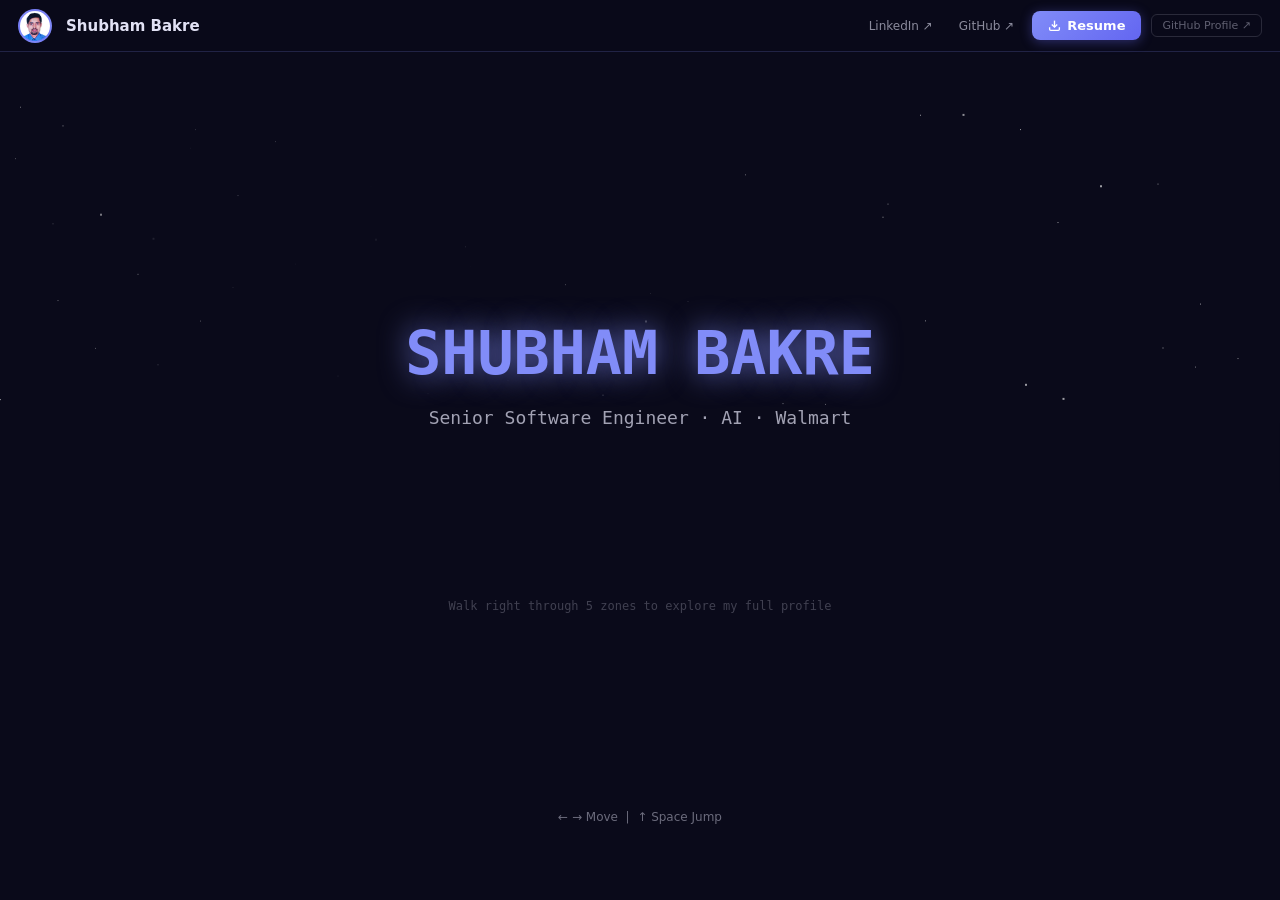
==== index.html @ ea95d354 "Compact level to 3200px, tighten physics — all 5 zones reachable in ~45s" ====
<!DOCTYPE html>
<html lang="en" data-theme="dark">
<head>
  <meta charset="UTF-8" />
  <meta name="viewport" content="width=device-width, initial-scale=1.0, user-scalable=no" />
  <title>Shubham Bakre — Senior Software Engineer · AI</title>
  <meta name="description" content="Senior Software Engineer with 7+ years of production experience. Shipped LLM integrations at Walmart scale. Targeting applied AI and LLM engineering roles in the Bay Area." />
  <meta name="author" content="Shubham Bakre" />
  <meta property="og:type" content="website" />
  <meta property="og:url" content="https://shubhambakre.com/" />
  <meta property="og:title" content="Shubham Bakre — Senior Software Engineer · AI" />
  <meta property="og:description" content="7+ years of production backend engineering. LLM integrations, distributed systems, Spark at scale." />
  <meta property="og:image" content="https://shubhambakre.com/assets/photo.jpg" />
  <meta name="twitter:card" content="summary_large_image" />
  <meta name="twitter:title" content="Shubham Bakre — Senior Software Engineer · AI" />
  <meta name="twitter:description" content="Senior Software Engineer with 7+ years of production experience. Shipped LLM integrations at Walmart scale." />
  <meta name="twitter:image" content="https://shubhambakre.com/assets/photo.jpg" />
  <link rel="canonical" href="https://shubhambakre.com/" />
  <meta name="robots" content="index, follow" />
  <script type="application/ld+json">
  {
    "@context": "https://schema.org",
    "@type": "Person",
    "name": "Shubham Bakre",
    "url": "https://shubhambakre.com",
    "image": "https://shubhambakre.com/assets/photo.jpg",
    "jobTitle": "Senior Software Engineer",
    "worksFor": { "@type": "Organization", "name": "Walmart" },
    "alumniOf": [{ "@type": "CollegeOrUniversity", "name": "Arizona State University" }],
    "email": "shubhambakre@gmail.com",
    "sameAs": ["https://linkedin.com/in/shubhambakre","https://github.com/shubhambakre"]
  }
  </script>

  <style>
    *{margin:0;padding:0;box-sizing:border-box;}
    html,body{width:100%;height:100%;overflow:hidden;background:#0a0a1a;font-family:'Segoe UI',system-ui,sans-serif;}
    canvas{display:block;image-rendering:pixelated;}

    /* ── HUD ─────────────────────────────────────── */
    #hud{
      position:fixed;top:0;left:0;right:0;height:52px;
      background:rgba(10,10,26,0.92);backdrop-filter:blur(8px);
      border-bottom:1px solid rgba(129,140,248,0.2);
      display:flex;align-items:center;justify-content:space-between;
      padding:0 18px;z-index:100;gap:12px;
    }
    #hud-left{display:flex;align-items:center;gap:14px;}
    #hud-avatar{
      width:34px;height:34px;border-radius:50%;
      background:linear-gradient(135deg,#818cf8,#6366f1);
      display:flex;align-items:center;justify-content:center;
      font-size:13px;font-weight:700;color:#fff;flex-shrink:0;
      overflow:hidden;border:2px solid rgba(129,140,248,0.5);
    }
    #hud-avatar img{width:100%;height:100%;object-fit:cover;}
    #hud-name{color:#e2e2f5;font-size:15px;font-weight:600;white-space:nowrap;}
    #hud-title{color:#818cf8;font-size:12px;white-space:nowrap;display:none;}
    #hud-right{display:flex;align-items:center;gap:10px;}
    .hud-link{
      color:rgba(226,226,245,0.6);font-size:12px;text-decoration:none;
      padding:4px 8px;border-radius:6px;transition:color .2s;white-space:nowrap;
    }
    .hud-link:hover{color:#818cf8;}
    #resume-btn{
      background:linear-gradient(135deg,#818cf8,#6366f1);
      color:#fff;border:none;padding:7px 16px;border-radius:8px;
      font-size:13px;font-weight:600;cursor:pointer;text-decoration:none;
      display:flex;align-items:center;gap:6px;white-space:nowrap;
      box-shadow:0 2px 12px rgba(99,102,241,0.4);transition:opacity .2s;
    }
    #resume-btn:hover{opacity:0.88;}
    #skip-btn{
      color:rgba(226,226,245,0.4);font-size:11px;text-decoration:none;
      border:1px solid rgba(226,226,245,0.15);padding:4px 10px;border-radius:6px;
      white-space:nowrap;transition:color .2s,border-color .2s;
    }
    #skip-btn:hover{color:#e2e2f5;border-color:rgba(226,226,245,0.35);}

    /* ── INFO CARD ───────────────────────────────── */
    #card{
      position:fixed;z-index:200;
      top:50%;right:28px;transform:translateY(-50%) translateX(120%);
      width:min(380px,calc(100vw - 40px));
      background:rgba(13,13,26,0.97);border:1px solid rgba(129,140,248,0.3);
      border-radius:16px;padding:24px;
      box-shadow:0 8px 40px rgba(0,0,0,0.6),0 0 0 1px rgba(129,140,248,0.1);
      transition:transform .45s cubic-bezier(.22,1,.36,1);
      max-height:calc(100vh - 80px);overflow-y:auto;
    }
    #card.show{transform:translateY(-50%) translateX(0);}
    #card-tag{
      font-size:10px;font-weight:700;letter-spacing:.12em;text-transform:uppercase;
      color:#818cf8;margin-bottom:10px;
    }
    #card-title{font-size:20px;font-weight:700;color:#e2e2f5;margin-bottom:14px;line-height:1.3;}
    #card-body{font-size:13.5px;color:#a0a0c0;line-height:1.65;}
    #card-body h4{color:#818cf8;font-size:11px;letter-spacing:.1em;text-transform:uppercase;margin:14px 0 6px;}
    #card-body p{margin-bottom:8px;}
    #card-body ul{padding-left:16px;margin-bottom:8px;}
    #card-body ul li{margin-bottom:4px;}
    #card-body a{color:#818cf8;text-decoration:none;}
    #card-body a:hover{text-decoration:underline;}
    #card-body .tag{
      display:inline-block;background:rgba(99,102,241,0.15);color:#818cf8;
      border:1px solid rgba(99,102,241,0.25);border-radius:4px;
      font-size:11px;padding:2px 8px;margin:2px;
    }
    .close-btn{
      position:absolute;top:14px;right:14px;background:none;border:none;
      color:rgba(226,226,245,0.4);font-size:20px;cursor:pointer;
      width:28px;height:28px;border-radius:50%;
      display:flex;align-items:center;justify-content:center;
      transition:color .2s,background .2s;
    }
    .close-btn:hover{color:#e2e2f5;background:rgba(255,255,255,0.08);}
    .card-progress{
      display:flex;gap:6px;margin-top:18px;padding-top:14px;
      border-top:1px solid rgba(255,255,255,0.06);align-items:center;
    }
    .card-progress span{font-size:11px;color:rgba(226,226,245,0.35);margin-right:auto;}
    .prog-dot{width:8px;height:8px;border-radius:50%;background:rgba(255,255,255,0.15);}
    .prog-dot.active{background:#818cf8;}

    /* ── ZONE LABEL ──────────────────────────────── */
    #zone-label{
      position:fixed;bottom:76px;left:50%;transform:translateX(-50%);
      background:rgba(129,140,248,0.15);border:1px solid rgba(129,140,248,0.3);
      color:#818cf8;font-size:12px;font-weight:600;letter-spacing:.12em;
      text-transform:uppercase;padding:6px 16px;border-radius:20px;
      opacity:0;transition:opacity .5s;pointer-events:none;
      backdrop-filter:blur(6px);
    }
    #zone-label.show{opacity:1;}

    /* ── MOBILE CONTROLS ─────────────────────────── */
    #mctrl{
      position:fixed;bottom:0;left:0;right:0;
      display:flex;justify-content:space-between;align-items:flex-end;
      padding:12px 16px 14px;pointer-events:none;z-index:150;
    }
    .dpad{display:flex;gap:8px;pointer-events:all;}
    .cbtn{
      width:58px;height:58px;border-radius:12px;
      background:rgba(255,255,255,0.12);border:1.5px solid rgba(255,255,255,0.22);
      color:rgba(255,255,255,0.8);font-size:20px;
      display:flex;align-items:center;justify-content:center;
      user-select:none;-webkit-user-select:none;touch-action:none;cursor:pointer;
    }
    #jbtn{
      width:66px;height:66px;border-radius:50%;pointer-events:all;
      background:rgba(99,102,241,0.3);border:2px solid rgba(129,140,248,0.5);
    }
    @media(min-width:768px){#mctrl{display:none;}}

    /* ── HINT ────────────────────────────────────── */
    #hint{
      position:fixed;bottom:76px;left:50%;transform:translateX(-50%);
      color:rgba(226,226,245,0.45);font-size:12px;text-align:center;
      pointer-events:none;transition:opacity .5s;white-space:nowrap;
    }
  </style>
</head>
<body>

<!-- HUD -->
<div id="hud">
  <div id="hud-left">
    <div id="hud-avatar">
      <img src="assets/photo.jpg" alt="SB" onerror="this.style.display='none';this.parentNode.textContent='SB'" />
    </div>
    <div>
      <div id="hud-name">Shubham Bakre</div>
      <div id="hud-title">Senior Software Engineer · AI</div>
    </div>
  </div>
  <div id="hud-right">
    <a href="https://linkedin.com/in/shubhambakre" target="_blank" rel="noopener" class="hud-link">LinkedIn ↗</a>
    <a href="https://github.com/shubhambakre" target="_blank" rel="noopener" class="hud-link">GitHub ↗</a>
    <a href="assets/resume.pdf" download id="resume-btn">
      <svg width="13" height="13" viewBox="0 0 24 24" fill="none" stroke="currentColor" stroke-width="2.5"><path d="M21 15v4a2 2 0 0 1-2 2H5a2 2 0 0 1-2-2v-4"/><polyline points="7 10 12 15 17 10"/><line x1="12" y1="15" x2="12" y2="3"/></svg>
      Resume
    </a>
    <a href="https://github.com/shubhambakre" target="_blank" rel="noopener" id="skip-btn">GitHub Profile ↗</a>
  </div>
</div>

<!-- Info Card -->
<div id="card">
  <button class="close-btn" id="card-close">×</button>
  <div id="card-tag"></div>
  <div id="card-title"></div>
  <div id="card-body"></div>
  <div class="card-progress">
    <span id="card-hint">Walk right to continue →</span>
    <div class="prog-dot" id="d1"></div>
    <div class="prog-dot" id="d2"></div>
    <div class="prog-dot" id="d3"></div>
    <div class="prog-dot" id="d4"></div>
    <div class="prog-dot" id="d5"></div>
  </div>
</div>

<!-- Zone label -->
<div id="zone-label"></div>
<div id="hint">← → Move &nbsp;|&nbsp; ↑ Space Jump</div>

<!-- Canvas -->
<canvas id="c"></canvas>

<!-- Mobile controls -->
<div id="mctrl">
  <div class="dpad">
    <div class="cbtn" data-act="left">◀</div>
    <div class="cbtn" data-act="right">▶</div>
  </div>
  <div class="cbtn" id="jbtn" data-act="jump">▲</div>
</div>

<script>
'use strict';

// ══════════════════════════════════════════════════════════
//  PORTFOLIO DATA
// ══════════════════════════════════════════════════════════
const CARDS = [
  {
    tag:'01 / 05 · About',
    title:'Shubham Bakre',
    body:`
      <p><strong style="color:#e2e2f5">Senior Software Engineer · AI</strong><br>
      Walmart · Sunnyvale, CA</p>
      <p>7+ years shipping production systems across fintech, hospitality, and large-scale e-commerce.
      Currently building Go APIs handling <strong style="color:#818cf8">50M daily reviews & ratings</strong> at Walmart,
      and previously shipped a production LLM chatbot over a <strong style="color:#818cf8">550M-SKU inventory dataset</strong>.</p>
      <p>MS Computer Science, Arizona State University (GPA 3.7).<br>
      Targeting Senior AI/ML Engineering roles at Google Cloud, Anthropic, OpenAI.</p>
      <h4>Contact</h4>
      <p><a href="mailto:shubhambakre@gmail.com">shubhambakre@gmail.com</a> &nbsp;·&nbsp;
      <a href="https://linkedin.com/in/shubhambakre" target="_blank">LinkedIn</a> &nbsp;·&nbsp;
      <a href="https://github.com/shubhambakre" target="_blank">GitHub</a></p>
    `,
    hint:'Walk right to see projects →',
    zone:'About Me',
  },
  {
    tag:'02 / 05 · Projects',
    title:'Selected Work',
    body:`
      <h4>Inventory Intelligence Chatbot · Walmart Labs</h4>
      <p>Production LLM system (Google Vertex AI + BigQuery NL2SQL). Business users query
      a <strong style="color:#818cf8">550M-SKU</strong> dataset in plain English — zero SQL required.
      Serving ~100 queries/day in production.</p>
      <p><span class="tag">Vertex AI</span><span class="tag">NL2SQL</span><span class="tag">BigQuery</span><span class="tag">Java</span><span class="tag">Python</span></p>

      <h4>Ratings & Reviews Pipeline · Walmart</h4>
      <p>Go API layer handling <strong style="color:#818cf8">50M daily reviews</strong> across Walmart e-commerce.
      High-throughput ingestion, deduplication, and routing at scale.</p>
      <p><span class="tag">Go</span><span class="tag">Golang</span><span class="tag">Pipelines</span></p>

      <h4>OmniMart Ratings & Reviews API · Open Source</h4>
      <p>Production-grade Go service: hexagonal architecture, dual REST APIs, cursor pagination,
      idempotent writes. <a href="https://github.com/shubhambakre/omnimart-ratings-reviews" target="_blank">GitHub ↗</a></p>
      <p><span class="tag">Go</span><span class="tag">SQLite</span><span class="tag">REST API</span></p>
    `,
    hint:'Walk right to see experience →',
    zone:'Projects',
  },
  {
    tag:'03 / 05 · Experience',
    title:'Career Timeline',
    body:`
      <h4>Walmart · Feb 2026 – Present</h4>
      <p><strong style="color:#e2e2f5">Senior Software Engineer</strong><br>
      Reviews & ratings pipelines · Go API · 50M daily events</p>

      <h4>Walmart Global Tech · Feb 2023 – Feb 2026</h4>
      <p><strong style="color:#e2e2f5">Software Engineer III · Data</strong><br>
      LLM chatbot · 550M-SKU replenishment platform · Spark · Airflow · GCP</p>

      <h4>Choice Hotels · Jun 2022 – Feb 2023</h4>
      <p><strong style="color:#e2e2f5">Software Engineer II · Big Data</strong><br>
      Live data streams · AWS EMR · Athena · Airflow</p>

      <h4>Early Warning (Zelle) · Feb 2020 – Jun 2022</h4>
      <p><strong style="color:#e2e2f5">Software Engineer</strong><br>
      Payment backend · $690B+ in transactions · Java Spring Boot · AWS</p>

      <h4>American Express · Aug–Dec 2019</h4>
      <p><strong style="color:#e2e2f5">Data Science Intern</strong><br>
      End-to-end ML pipeline for credit card offer prediction</p>
    `,
    hint:'Walk right to see skills →',
    zone:'Experience',
  },
  {
    tag:'04 / 05 · Skills',
    title:'Tech Stack',
    body:`
      <h4>AI / LLM Engineering</h4>
      <p><span class="tag">Google Vertex AI</span><span class="tag">Gemini Pro</span><span class="tag">LangChain</span><span class="tag">NL2SQL</span><span class="tag">RAG</span><span class="tag">Vector DBs</span><span class="tag">Prompt Engineering</span></p>

      <h4>Languages</h4>
      <p><span class="tag">Go</span><span class="tag">Java</span><span class="tag">Python</span><span class="tag">Scala</span></p>

      <h4>Data & Distributed Systems</h4>
      <p><span class="tag">Apache Spark</span><span class="tag">BigQuery</span><span class="tag">Airflow</span><span class="tag">Hadoop</span><span class="tag">SQL</span></p>

      <h4>Cloud & Infrastructure</h4>
      <p><span class="tag">GCP</span><span class="tag">AWS</span><span class="tag">Docker</span><span class="tag">Spring Boot</span></p>

      <h4>Education</h4>
      <p>MS Computer Science · Arizona State University (GPA 3.7)<br>
      Udacity Deep Learning Nanodegree · CNNs · RNNs · GANs</p>
    `,
    hint:'Almost there — walk right →',
    zone:'Skills',
  },
  {
    tag:"05 / 05 · Let's Connect",
    title:"Let's Build Something.",
    body:`
      <p>If you're working on LLM platforms, agent infrastructure, or AI-native products
      and need production engineering depth — I'd like to connect.</p>
      <p>Open to <strong style="color:#818cf8">Senior AI/ML Engineering roles</strong> at cloud platforms
      and AI-first companies in the Bay Area.</p>
      <br>
      <p style="text-align:center">
        <a href="assets/resume.pdf" download style="
          display:inline-flex;align-items:center;gap:8px;
          background:linear-gradient(135deg,#818cf8,#6366f1);
          color:#fff;padding:11px 24px;border-radius:10px;
          font-weight:700;font-size:14px;text-decoration:none;
          box-shadow:0 4px 20px rgba(99,102,241,0.45);
        ">
          <svg width="15" height="15" viewBox="0 0 24 24" fill="none" stroke="currentColor" stroke-width="2.5"><path d="M21 15v4a2 2 0 0 1-2 2H5a2 2 0 0 1-2-2v-4"/><polyline points="7 10 12 15 17 10"/><line x1="12" y1="15" x2="12" y2="3"/></svg>
          Download Resume
        </a>
      </p>
      <br>
      <p style="text-align:center">
        <a href="mailto:shubhambakre@gmail.com" style="color:#818cf8">shubhambakre@gmail.com</a>
        &nbsp;·&nbsp;
        <a href="https://linkedin.com/in/shubhambakre" target="_blank" style="color:#818cf8">LinkedIn ↗</a>
        &nbsp;·&nbsp;
        <a href="https://github.com/shubhambakre" target="_blank" style="color:#818cf8">GitHub ↗</a>
      </p>
    `,
    hint:'You made it! 🎉',
    zone:'Contact',
  },
];

// ══════════════════════════════════════════════════════════
//  ENGINE CONSTANTS
// ══════════════════════════════════════════════════════════
const GV=0.65, JF=-14.5, MXF=18, SPD=5.5, TILE=40, HUD_H=52;

// Zone sky colors per card (gradient pairs)
const ZONE_COLORS=[
  ['#0a0a2e','#1a1a4e'],   // about — deep night
  ['#0d1a3e','#1a2d5e'],   // projects — dark blue
  ['#1a0d2e','#2d1a4e'],   // experience — deep purple
  ['#0d2e2e','#0d3d3d'],   // skills — dark teal
  ['#1a1200','#2e1f00'],   // contact — dark gold
];

// ══════════════════════════════════════════════════════════
//  INPUT
// ══════════════════════════════════════════════════════════
const K={}, TC={left:false,right:false,jump:false};
window.addEventListener('keydown',e=>{K[e.code]=true;['Space','ArrowUp','ArrowLeft','ArrowRight'].includes(e.code)&&e.preventDefault();});
window.addEventListener('keyup',e=>{K[e.code]=false;});
document.querySelectorAll('.cbtn').forEach(b=>{
  const a=b.dataset.act;
  b.addEventListener('touchstart',e=>{e.preventDefault();TC[a]=true;},{passive:false});
  b.addEventListener('touchend',e=>{e.preventDefault();TC[a]=false;},{passive:false});
});
const IN={get left(){return K.ArrowLeft||K.KeyA||TC.left;},get right(){return K.ArrowRight||K.KeyD||TC.right;},get jump(){return K.ArrowUp||K.KeyW||K.Space||TC.jump;}};

// ══════════════════════════════════════════════════════════
//  AUDIO
// ══════════════════════════════════════════════════════════
let AC=null;
function getAC(){if(!AC)AC=new(window.AudioContext||window.webkitAudioContext)();return AC;}
function beep(f,t,d,v=0.2,slide=0){
  const ac=getAC(),o=ac.createOscillator(),g=ac.createGain();
  o.connect(g);g.connect(ac.destination);
  o.type=t;o.frequency.value=f;
  if(slide)o.frequency.linearRampToValueAtTime(slide,ac.currentTime+d);
  g.gain.setValueAtTime(v,ac.currentTime);
  g.gain.exponentialRampToValueAtTime(0.001,ac.currentTime+d);
  o.start();o.stop(ac.currentTime+d);
}
const SFX={jump(){beep(350,'square',0.1,0.25,600);},collect(){beep(700,'sine',0.08,0.2);setTimeout(()=>beep(1050,'sine',0.1,0.15),70);},reveal(){beep(440,'sine',0.15,0.3);beep(660,'sine',0.15,0.25);beep(880,'sine',0.2,0.2);}};

// ══════════════════════════════════════════════════════════
//  PLATFORM
// ══════════════════════════════════════════════════════════
class Platform{
  constructor(x,y,w,h,type='ground',label=''){this.x=x;this.y=y;this.w=w;this.h=h;this.type=type;this.label=label;}
  draw(ctx,cx,W){
    const sx=this.x-cx; if(sx+this.w<0||sx>W) return;
    if(this.type==='ground'){
      ctx.fillStyle='#3a7a28';ctx.fillRect(sx,this.y,this.w,9);
      ctx.fillStyle='#7a5020';ctx.fillRect(sx,this.y+9,this.w,this.h-9);
      ctx.fillStyle='rgba(0,0,0,0.15)';ctx.fillRect(sx,this.y+9,this.w,2);
    } else if(this.type==='brick'){
      ctx.fillStyle='#8B4513';ctx.fillRect(sx,this.y,this.w,this.h);
      ctx.fillStyle='#6B3410';
      ctx.fillRect(sx,this.y,this.w,3);ctx.fillRect(sx,this.y+this.h-3,this.w,3);
      for(let i=0;i<Math.ceil(this.w/TILE);i++){
        ctx.fillRect(sx+i*TILE,this.y,2,this.h);
      }
    } else if(this.type==='cloud'){
      ctx.fillStyle='rgba(180,200,255,0.15)';ctx.fillRect(sx,this.y,this.w,this.h);
      ctx.fillStyle='rgba(200,220,255,0.3)';ctx.fillRect(sx+2,this.y+2,this.w-4,this.h-6);
      ctx.strokeStyle='rgba(140,170,255,0.4)';ctx.lineWidth=1;ctx.strokeRect(sx,this.y,this.w,this.h);
    } else if(this.type==='company'){
      // Glowing platform
      const grd=ctx.createLinearGradient(sx,this.y,sx,this.y+this.h);
      grd.addColorStop(0,'rgba(129,140,248,0.5)');grd.addColorStop(1,'rgba(99,102,241,0.2)');
      ctx.fillStyle=grd;ctx.fillRect(sx,this.y,this.w,this.h);
      ctx.fillStyle='rgba(129,140,248,0.6)';ctx.fillRect(sx,this.y,this.w,2);
      if(this.label){
        ctx.fillStyle='rgba(129,140,248,0.9)';
        ctx.font=`bold 11px monospace`;ctx.textAlign='center';
        ctx.fillText(this.label,sx+this.w/2,this.y-8);
      }
    }
  }
}

// ══════════════════════════════════════════════════════════
//  QUESTION BLOCK
// ══════════════════════════════════════════════════════════
class QBlock{
  constructor(x,y,cardIdx){this.x=x;this.y=y;this.w=TILE;this.h=TILE;this.cardIdx=cardIdx;this.hit=false;this.bump=0;this.t=0;}
  draw(ctx,cx){
    this.t++;
    const sx=this.x-cx;
    const by=this.y-Math.abs(Math.sin(this.bump*0.3))*8;this.bump=Math.max(0,this.bump-1);
    if(this.hit){
      ctx.fillStyle='#555'; ctx.fillRect(sx,by,this.w,this.h);
      ctx.fillStyle='#444'; ctx.fillRect(sx+2,by+2,this.w-4,this.h-4);
      return;
    }
    // Glow
    ctx.shadowColor='rgba(255,200,0,0.6)';ctx.shadowBlur=14+Math.sin(this.t*0.08)*6;
    ctx.fillStyle='#C87800';ctx.fillRect(sx,by,this.w,this.h);
    ctx.fillStyle='#FFAA00';ctx.fillRect(sx+2,by+2,this.w-4,this.h-4);
    ctx.fillStyle='#FFD000';ctx.fillRect(sx+4,by+4,this.w-8,this.h-8);
    ctx.shadowBlur=0;
    // ?
    ctx.fillStyle='#fff';ctx.font=`bold 20px monospace`;ctx.textAlign='center';
    ctx.fillText('?',sx+this.w/2,by+this.h-10);
    // Shine
    ctx.fillStyle='rgba(255,255,255,0.35)';ctx.fillRect(sx+4,by+4,8,8);
  }
  checkHit(player){
    if(this.hit) return false;
    // Check if player hits from below
    const px=player.x,py=player.y,pw=player.w,ph=player.h;
    const hitsX = px+pw>this.x+4 && px<this.x+this.w-4;
    const hitsY = py<=this.y+this.h && py>this.y && player.vy<0;
    if(hitsX&&hitsY){this.hit=true;this.bump=20;return true;}
    return false;
  }
}

// ══════════════════════════════════════════════════════════
//  SKILL COIN
// ══════════════════════════════════════════════════════════
const SKILL_LABELS=['Go','Java','Python','GCP','Spark','BigQuery','Vertex AI','RAG','LangChain','Airflow'];
class SkillCoin{
  constructor(x,y,label){this.x=x;this.y=y;this.w=22;this.h=22;this.label=label;this.collected=false;this.t=Math.random()*Math.PI*2;this.flyT=0;}
  update(){this.t+=0.06;if(this.flyT>0)this.flyT--;}
  draw(ctx,cx){
    if(this.collected&&this.flyT<=0) return;
    const sx=this.x-cx;
    if(this.collected){
      ctx.globalAlpha=this.flyT/25;
      ctx.fillStyle='#FFCC00';
      ctx.beginPath();ctx.arc(sx+11,this.y-5+(25-this.flyT)*2,9,0,Math.PI*2);ctx.fill();
      ctx.globalAlpha=1;return;
    }
    const bob=Math.sin(this.t)*4;
    ctx.shadowColor='rgba(255,200,0,0.5)';ctx.shadowBlur=8;
    ctx.fillStyle='#AA8800';ctx.beginPath();ctx.arc(sx+11,this.y+bob+13,10,0,Math.PI*2);ctx.fill();
    ctx.fillStyle='#FFCC00';ctx.beginPath();ctx.arc(sx+11,this.y+bob+11,10,0,Math.PI*2);ctx.fill();
    ctx.fillStyle='#FFE844';ctx.beginPath();ctx.arc(sx+9,this.y+bob+9,4,0,Math.PI*2);ctx.fill();
    ctx.shadowBlur=0;
    if(this.label){
      ctx.fillStyle='rgba(255,200,0,0.9)';ctx.font='bold 9px monospace';ctx.textAlign='center';
      ctx.fillText(this.label,sx+11,this.y+bob-2);
    }
  }
}

// ══════════════════════════════════════════════════════════
//  PARTICLE
// ══════════════════════════════════════════════════════════
class Particle{
  constructor(x,y,c){this.x=x;this.y=y;this.c=c;this.vx=(Math.random()-0.5)*6;this.vy=Math.random()*-5-2;this.life=40;this.max=40;this.s=3+Math.random()*5;}
  update(){this.vy+=0.3;this.x+=this.vx;this.y+=this.vy;this.life--;}
  draw(ctx,cx){ctx.globalAlpha=this.life/this.max;ctx.fillStyle=this.c;ctx.fillRect(this.x-cx,this.y,this.s,this.s);ctx.globalAlpha=1;}
}

// ══════════════════════════════════════════════════════════
//  PLAYER
// ══════════════════════════════════════════════════════════
class Player{
  constructor(x,y){
    this.x=x;this.y=y;this.w=28;this.h=40;
    this.vx=0;this.vy=0;this.onGround=false;
    this.facing=1;this.walkF=0;this.stepT=0;
    this.jumpBuf=0;this.coyote=0;
    this.moved=false; // track first move for hint
  }
  update(plats,qblocks,skillCoins,parts,onBlockHit){
    if(IN.left){this.vx=lerp(this.vx,-SPD,0.28);this.facing=-1;this.moved=true;}
    else if(IN.right){this.vx=lerp(this.vx,SPD,0.28);this.facing=1;this.moved=true;}
    else this.vx*=0.70;
    if(IN.jump)this.jumpBuf=10; else if(this.jumpBuf>0)this.jumpBuf--;
    if(this.onGround)this.coyote=10; else if(this.coyote>0)this.coyote--;
    if(this.jumpBuf>0&&this.coyote>0){this.vy=JF;this.jumpBuf=0;this.coyote=0;SFX.jump();this.moved=true;}
    if(!IN.jump&&this.vy<-4)this.vy+=2.2;
    this.vy=Math.min(this.vy+GV,MXF);
    this.x+=this.vx; this.onGround=false;
    for(const p of plats){
      if(!ov(this,p))continue;
      if(this.vx>0)this.x=p.x-this.w; else if(this.vx<0)this.x=p.x+p.w; this.vx=0;
    }
    this.y+=this.vy;
    for(const p of plats){
      if(!ov(this,p))continue;
      if(this.vy>0){this.y=p.y-this.h;this.vy=0;this.onGround=true;}
      else{this.y=p.y+p.h;this.vy=0.5;}
    }
    // Q blocks
    for(const b of qblocks){if(b.checkHit(this)){onBlockHit(b.cardIdx);for(let i=0;i<12;i++)parts.push(new Particle(b.x+20,b.y,'#FFCC00'));}}
    // Skill coins
    for(const c of skillCoins){if(!c.collected&&ov(this,{x:c.x,y:c.y,w:c.w,h:c.h})){c.collected=true;c.flyT=25;SFX.collect();for(let i=0;i<6;i++)parts.push(new Particle(c.x+11,c.y,'#FFCC00'));}}
    // Walk anim
    if(this.onGround&&Math.abs(this.vx)>0.3){this.stepT++;if(this.stepT%7===0)this.walkF=(this.walkF+1)%4;}
    else if(this.onGround)this.walkF=0;
  }
  draw(ctx,cx){
    const sx=Math.round(this.x-cx),sy=Math.round(this.y);
    ctx.save();
    if(this.facing===-1){ctx.translate(sx+this.w/2,0);ctx.scale(-1,1);ctx.translate(-(sx+this.w/2),0);}
    // Shadow
    ctx.fillStyle='rgba(0,0,0,0.25)';ctx.beginPath();ctx.ellipse(sx+14,sy+41,11,4,0,0,Math.PI*2);ctx.fill();
    // Shoes
    ctx.fillStyle='#1a0a00';
    const lf=this.onGround?(this.walkF<2?-3:3):0,rf=this.onGround?(this.walkF<2?3:-3):0;
    ctx.fillRect(sx+lf,sy+34,11,7);ctx.fillRect(sx+17+rf,sy+34,11,7);
    // Overalls
    ctx.fillStyle='#1a3a99';ctx.fillRect(sx+2,sy+22,24,14);ctx.fillRect(sx+5,sy+14,18,10);
    ctx.fillStyle='rgba(255,255,255,0.1)';ctx.fillRect(sx+8,sy+16,12,4);
    // Shirt
    ctx.fillStyle='#cc1a1a';ctx.fillRect(sx+1,sy+12,26,12);
    // Arms
    ctx.fillStyle='#cc1a1a';ctx.fillRect(sx-4,sy+13,7,10);ctx.fillRect(sx+25,sy+13,7,10);
    ctx.fillStyle='#fad6ac';ctx.fillRect(sx-4,sy+21,7,5);ctx.fillRect(sx+25,sy+21,7,5);
    // Head
    ctx.fillStyle='#fad6ac';ctx.fillRect(sx+4,sy+2,20,13);
    // Hair
    ctx.fillStyle='#3a1800';ctx.fillRect(sx+4,sy+2,20,4);ctx.fillRect(sx+4,sy+2,4,8);
    // Hat
    ctx.fillStyle='#cc1a1a';ctx.fillRect(sx+2,sy-2,24,7);ctx.fillRect(sx+6,sy-8,16,8);
    // Eye
    ctx.fillStyle='#000';ctx.fillRect(sx+17,sy+6,5,5);ctx.fillStyle='#fff';ctx.fillRect(sx+19,sy+7,2,2);
    // Mustache
    ctx.fillStyle='#3a1800';ctx.fillRect(sx+8,sy+12,5,3);ctx.fillRect(sx+15,sy+12,7,3);ctx.fillRect(sx+11,sy+13,5,4);
    ctx.restore();
  }
}

function ov(a,b){return a.x<b.x+b.w&&a.x+a.w>b.x&&a.y<b.y+b.h&&a.y+a.h>b.y;}

// ══════════════════════════════════════════════════════════
//  FLAG
// ══════════════════════════════════════════════════════════
function drawFlag(ctx,cx,x,gY,t){
  const sx=x-cx;
  ctx.fillStyle='rgba(129,140,248,0.6)';ctx.fillRect(sx-3,gY-280,4,280);
  ctx.fillStyle='rgba(129,140,248,0.9)';
  ctx.beginPath();ctx.moveTo(sx+1,gY-280);ctx.lineTo(sx+1,gY-220);ctx.lineTo(sx+56,gY-250);ctx.closePath();ctx.fill();
  // Glow
  ctx.shadowColor='rgba(129,140,248,0.8)';ctx.shadowBlur=20+Math.sin(t*0.05)*8;
  ctx.fillStyle='#818cf8';ctx.font='bold 22px monospace';ctx.textAlign='left';
  ctx.fillText("Let's Connect",sx+10,gY-244);
  ctx.shadowBlur=0;
  ctx.fillStyle='rgba(255,255,255,0.2)';ctx.fillRect(sx-14,gY-6,28,8);
}

// ══════════════════════════════════════════════════════════
//  BACKGROUND
// ══════════════════════════════════════════════════════════
function lerp(a,b,t){return a+(b-a)*t;}
function lerpColor(c1,c2,t){
  const r1=parseInt(c1.slice(1,3),16),g1=parseInt(c1.slice(3,5),16),b1=parseInt(c1.slice(5,7),16);
  const r2=parseInt(c2.slice(1,3),16),g2=parseInt(c2.slice(3,5),16),b2=parseInt(c2.slice(5,7),16);
  const r=Math.round(lerp(r1,r2,t)).toString(16).padStart(2,'0');
  const g=Math.round(lerp(g1,g2,t)).toString(16).padStart(2,'0');
  const b=Math.round(lerp(b1,b2,t)).toString(16).padStart(2,'0');
  return `#${r}${g}${b}`;
}

const STARS=Array.from({length:60},(_,i)=>({x:i*137.5%3200,y:Math.random()*300,s:Math.random()<0.15?2:1}));
const CLOUDS=[
  {x:200,y:85,w:150,h:52},{x:650,y:65,w:180,h:60},{x:1100,y:80,w:140,h:48},
  {x:1600,y:70,w:170,h:58},{x:2100,y:85,w:150,h:52},{x:2600,y:60,w:180,h:58},
];

function drawCloud(ctx,x,y,w,h,alpha=0.18){
  ctx.fillStyle=`rgba(255,255,255,${alpha})`;
  ctx.beginPath();ctx.arc(x+w*.3,y+h*.55,h*.42,0,Math.PI*2);ctx.fill();
  ctx.beginPath();ctx.arc(x+w*.5,y+h*.38,h*.5,0,Math.PI*2);ctx.fill();
  ctx.beginPath();ctx.arc(x+w*.7,y+h*.55,h*.36,0,Math.PI*2);ctx.fill();
  ctx.fillRect(x+w*.18,y+h*.5,w*.64,h*.5);
}

function drawBG(ctx,cx,W,H,zoneT,zoneIdx){
  const zi=Math.floor(zoneIdx),zt=zoneT-zi;
  const ci=Math.min(zi,ZONE_COLORS.length-1),cn=Math.min(zi+1,ZONE_COLORS.length-1);
  const c1=lerpColor(ZONE_COLORS[ci][0],ZONE_COLORS[cn][0],zt);
  const c2=lerpColor(ZONE_COLORS[ci][1],ZONE_COLORS[cn][1],zt);
  const grad=ctx.createLinearGradient(0,0,0,H);
  grad.addColorStop(0,c1);grad.addColorStop(1,c2);
  ctx.fillStyle=grad;ctx.fillRect(0,0,W,H);
  // Stars (more visible in dark zones)
  for(const s of STARS){
    const sx=((s.x-cx*0.1)%W+W)%W;
    ctx.fillStyle=`rgba(255,255,255,${0.4+0.4*Math.sin(Date.now()*0.001+s.x)})`;
    ctx.fillRect(sx,s.y,s.s,s.s);
  }
  // Clouds
  for(const c of CLOUDS){
    const ccx=c.x-cx*0.2;
    const wrapped=((ccx%(W+300))+(W+300))%(W+300)-150;
    drawCloud(ctx,wrapped,c.y,c.w,c.h,0.12);
  }
}

// ══════════════════════════════════════════════════════════
//  LEVEL BUILDER
// ══════════════════════════════════════════════════════════
function buildLevel(H){
  const gY=H-80-HUD_H;
  const plats=[],qblocks=[],skillCoins=[];
  const LW=3200;

  // ── Ground sections (gaps between zones) ──
  [[0,560],[680,1160],[1280,1760],[1880,2360],[2480,LW]].forEach(([a,b])=>{
    plats.push(new Platform(a,gY,b-a,80,'ground'));
  });

  // ── Zone 0: About (0-560) — auto-card on spawn ──
  plats.push(new Platform(180,gY-110,100,'brick','brick'));
  plats.push(new Platform(380,gY-160,100,'brick','brick'));

  // ── Zone 1: Projects (680-1160) ──
  qblocks.push(new QBlock(780,gY-155,1));
  plats.push(new Platform(720,gY-80,160,'brick','brick'));
  plats.push(new Platform(960,gY-140,140,'cloud','cloud'));

  // ── Zone 2: Experience (1280-1760) ──
  qblocks.push(new QBlock(1360,gY-155,2));
  const companies=[
    [1300,gY-105,160,'Walmart'],
    [1460,gY-75,140,'Choice Hotels'],
    [1600,gY-130,110,'Zelle'],
    [1700,gY-90,110,'Amex'],
  ];
  companies.forEach(([x,y,w,l])=>plats.push(new Platform(x,y,w,18,'company',l)));

  // ── Zone 3: Skills (1880-2360) ──
  qblocks.push(new QBlock(1960,gY-155,3));
  SKILL_LABELS.forEach((label,i)=>{
    const x=1960+i*44;
    const y=gY-100-Math.abs(Math.sin(i*0.65))*100;
    skillCoins.push(new SkillCoin(x,y,label));
  });
  plats.push(new Platform(1920,gY-110,160,'brick','brick'));
  plats.push(new Platform(2130,gY-160,120,'cloud','cloud'));
  plats.push(new Platform(2260,gY-100,140,'brick','brick'));

  // ── Zone 4: Contact (2480+) — reach the flag ──
  plats.push(new Platform(2520,gY-100,180,'company','Reach the flag!'));
  plats.push(new Platform(2740,gY-150,160,'company',''));

  const FLAG_X=2950;
  return{plats,qblocks,skillCoins,gY,LW,FLAG_X};
}

// ══════════════════════════════════════════════════════════
//  CARD SYSTEM
// ══════════════════════════════════════════════════════════
const cardEl=document.getElementById('card');
const cardTag=document.getElementById('card-tag');
const cardTitle=document.getElementById('card-title');
const cardBody=document.getElementById('card-body');
const cardHint=document.getElementById('card-hint');
const dots=[1,2,3,4,5].map(i=>document.getElementById('d'+i));
let cardOpen=false,currentCard=-1;

function showCard(idx){
  if(idx>=CARDS.length||idx<0) return;
  SFX.reveal();
  const c=CARDS[idx];
  cardTag.textContent=c.tag;
  cardTitle.textContent=c.title;
  cardBody.innerHTML=c.body;
  cardHint.textContent=c.hint;
  dots.forEach((d,i)=>d.className='prog-dot'+(i<=idx?' active':''));
  document.getElementById('card-title').style.display = idx===0?'none':'block';
  if(idx===0)cardTag.style.fontSize='15px';else cardTag.style.fontSize='';
  cardEl.classList.add('show');
  cardOpen=true; currentCard=idx;
  showZone(CARDS[idx].zone);
  // Show hud title after about card
  if(idx>=0) document.getElementById('hud-title').style.display='block';
}
function hideCard(){cardEl.classList.remove('show');cardOpen=false;}
document.getElementById('card-close').addEventListener('click',hideCard);
window.addEventListener('keydown',e=>{if(e.code==='Escape'||e.code==='KeyE')hideCard();});

const zoneLabel=document.getElementById('zone-label');
let zLT=null;
function showZone(name){
  zoneLabel.textContent=name;
  zoneLabel.classList.add('show');
  if(zLT)clearTimeout(zLT);
  zLT=setTimeout(()=>zoneLabel.classList.remove('show'),2500);
}

// Dismiss hint after first move
const hintEl=document.getElementById('hint');
let hintGone=false;
function dismissHint(){if(!hintGone){hintGone=true;hintEl.style.opacity='0';}}

// ══════════════════════════════════════════════════════════
//  TITLE SCREEN
// ══════════════════════════════════════════════════════════
function drawTitleScreen(ctx,W,H,t){
  ctx.fillStyle='#0a0a1a';ctx.fillRect(0,HUD_H,W,H-HUD_H);
  for(const s of STARS){ctx.fillStyle=`rgba(255,255,255,${0.3+0.3*Math.sin(t*0.02+s.x)})`;ctx.fillRect(s.x%W,s.y+HUD_H,s.s,s.s);}
  // Title
  ctx.textAlign='center';
  ctx.shadowColor='rgba(129,140,248,0.8)';ctx.shadowBlur=30;
  ctx.fillStyle='#818cf8';ctx.font=`bold ${Math.min(60,W/10)}px monospace`;
  ctx.fillText('SHUBHAM BAKRE',W/2,H*.38);
  ctx.shadowBlur=0;
  ctx.fillStyle='rgba(226,226,245,0.7)';ctx.font=`${Math.min(18,W/34)}px monospace`;
  ctx.fillText('Senior Software Engineer · AI · Walmart',W/2,H*.38+50);
  // Blinking start
  if(Math.floor(t/28)%2===0){
    ctx.fillStyle='#FFCC00';ctx.font=`bold ${Math.min(18,W/38)}px monospace`;
    ctx.fillText(W<768?'TAP ▲ TO START':'PRESS  SPACE  TO  START',W/2,H*.62);
  }
  ctx.fillStyle='rgba(226,226,245,0.25)';ctx.font=`12px monospace`;
  ctx.fillText('Walk right through 5 zones to explore my full profile',W/2,H*.62+32);
}

// ══════════════════════════════════════════════════════════
//  MAIN
// ══════════════════════════════════════════════════════════
const canvas=document.getElementById('c');
const ctx=canvas.getContext('2d');
let W,H;
function resize(){W=canvas.width=window.innerWidth;H=canvas.height=window.innerHeight;canvas.style.marginTop=HUD_H+'px';canvas.height=H-HUD_H;H=canvas.height;}
resize();
window.addEventListener('resize',resize);

let state='title',t=0;
let player,plats,qblocks,skillCoins,parts,camX,gY,LW,FLAG_X;
let zoneIdx=0,zoneFrac=0; // for sky color lerp
let triggeredFlag=false;

// Zone trigger X positions (where card auto-shows for zone 0)
const ZONE_TRIGGERS=[
  {x:80,cardIdx:0,done:false},   // About — at spawn
];

function init(){
  const lv=buildLevel(H);
  plats=lv.plats;qblocks=lv.qblocks;skillCoins=lv.skillCoins;
  gY=lv.gY;LW=lv.LW;FLAG_X=lv.FLAG_X;
  player=new Player(80,gY-80);
  parts=[];camX=0;triggeredFlag=false;
  ZONE_TRIGGERS.forEach(z=>z.done=false);
  // Auto-show about card after short delay
  setTimeout(()=>showCard(0),600);
}

function tick(){
  t++;
  if(state==='title'){if(IN.jump||IN.right){state='play';init();}return;}
  if(state!=='play') return;

  player.update(plats,qblocks,skillCoins,parts,(cardIdx)=>{showCard(cardIdx);});
  skillCoins.forEach(c=>c.update());
  parts=parts.filter(p=>{p.update();return p.life>0;});

  if(player.moved) dismissHint();

  // Zone triggers
  for(const z of ZONE_TRIGGERS){
    if(!z.done&&player.x>z.x){z.done=true;showCard(z.cardIdx);}
  }

  // Flag trigger
  if(!triggeredFlag&&player.x>FLAG_X-80){
    triggeredFlag=true;showCard(4);
  }

  // Camera
  const targetCam=player.x-W*0.35;
  camX+=(targetCam-camX)*0.10;
  camX=Math.max(0,Math.min(camX,LW-W));

  // Zone color tracking based on camera position
  const zoneWidth=LW/ZONE_COLORS.length;
  zoneIdx=camX/zoneWidth;

  // Death (fell off)
  if(player.y>H+100){
    player=new Player(Math.max(80,player.x-200),gY-80);
    camX=Math.max(0,player.x-W*0.3);
  }
}

function render(){
  ctx.clearRect(0,0,W,H);
  if(state==='title'){drawTitleScreen(ctx,W,H,t);return;}

  drawBG(ctx,camX,W,H,zoneIdx,zoneIdx);

  // Ground line
  ctx.fillStyle='rgba(0,0,0,0.3)';ctx.fillRect(0,gY+80,W,H-gY-80);

  plats.forEach(p=>p.draw(ctx,camX,W));
  qblocks.forEach(b=>b.draw(ctx,camX));
  skillCoins.forEach(c=>c.draw(ctx,camX));
  parts.forEach(p=>p.draw(ctx,camX));
  drawFlag(ctx,camX,FLAG_X,gY,t);
  player.draw(ctx,camX);

  // Zone name in world space (ambient)
  const zoneNames=[
    {x:280,name:'About Me',col:'rgba(226,226,245,0.12)'},
    {x:880,name:'Projects',col:'rgba(226,226,245,0.12)'},
    {x:1480,name:'Experience',col:'rgba(226,226,245,0.12)'},
    {x:2080,name:'Skills',col:'rgba(226,226,245,0.12)'},
    {x:2700,name:"Let's Connect",col:'rgba(129,140,248,0.2)'},
  ];
  ctx.textAlign='center';
  for(const z of zoneNames){
    const sx=z.x-camX;
    if(sx<-200||sx>W+200) continue;
    ctx.fillStyle=z.col;ctx.font=`bold ${Math.min(64,W/8)}px monospace`;
    ctx.fillText(z.name,sx,gY-10);
  }
}

function loop(){tick();render();requestAnimationFrame(loop);}
loop();
</script>
</body>
</html>
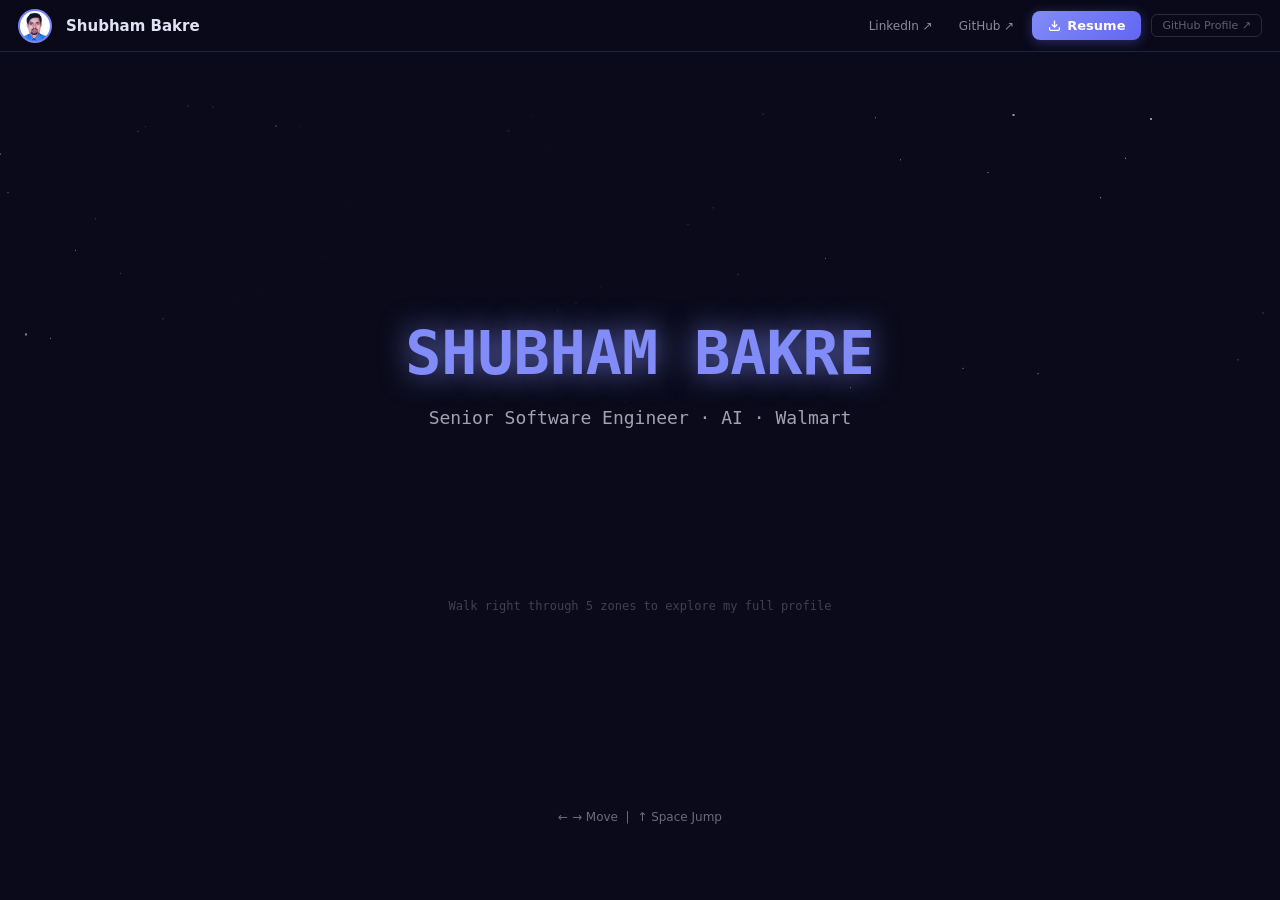
==== commit d31d33f2: "Ultra-compact level 1900px, SPD=7, proximity Q-block triggers — all 5 cards under 15s" ====
--- a/index.html
+++ b/index.html
@@ -354,7 +354,7 @@
 // ══════════════════════════════════════════════════════════
 //  ENGINE CONSTANTS
 // ══════════════════════════════════════════════════════════
-const GV=0.65, JF=-14.5, MXF=18, SPD=5.5, TILE=40, HUD_H=52;
+const GV=0.65, JF=-14.5, MXF=18, SPD=7, TILE=40, HUD_H=52;
 
 // Zone sky colors per card (gradient pairs)
 const ZONE_COLORS=[
@@ -459,11 +459,14 @@
   }
   checkHit(player){
     if(this.hit) return false;
-    // Check if player hits from below
-    const px=player.x,py=player.y,pw=player.w,ph=player.h;
-    const hitsX = px+pw>this.x+4 && px<this.x+this.w-4;
-    const hitsY = py<=this.y+this.h && py>this.y && player.vy<0;
-    if(hitsX&&hitsY){this.hit=true;this.bump=20;return true;}
+    // Trigger by proximity — just walk near the block
+    const cx=this.x+this.w/2, pcx=player.x+player.w/2;
+    const xNear=Math.abs(pcx-cx)<70;
+    const yNear=player.y+player.h>this.y-40 && player.y<this.y+this.h+80;
+    // Also classic jump-hit from below
+    const hitsX=player.x+player.w>this.x+4&&player.x<this.x+this.w-4;
+    const hitsY=player.y<=this.y+this.h&&player.y>this.y&&player.vy<0;
+    if((xNear&&yNear)||(hitsX&&hitsY)){this.hit=true;this.bump=20;return true;}
     return false;
   }
 }
@@ -608,10 +611,10 @@
   return `#${r}${g}${b}`;
 }
 
-const STARS=Array.from({length:60},(_,i)=>({x:i*137.5%3200,y:Math.random()*300,s:Math.random()<0.15?2:1}));
+const STARS=Array.from({length:50},(_,i)=>({x:i*137.5%1900,y:Math.random()*300,s:Math.random()<0.15?2:1}));
 const CLOUDS=[
-  {x:200,y:85,w:150,h:52},{x:650,y:65,w:180,h:60},{x:1100,y:80,w:140,h:48},
-  {x:1600,y:70,w:170,h:58},{x:2100,y:85,w:150,h:52},{x:2600,y:60,w:180,h:58},
+  {x:150,y:85,w:140,h:50},{x:500,y:65,w:160,h:56},{x:860,y:78,w:130,h:46},
+  {x:1200,y:68,w:150,h:54},{x:1550,y:82,w:140,h:50},
 ];
 
 function drawCloud(ctx,x,y,w,h,alpha=0.18){
@@ -650,48 +653,44 @@
 function buildLevel(H){
   const gY=H-80-HUD_H;
   const plats=[],qblocks=[],skillCoins=[];
-  const LW=3200;
-
-  // ── Ground sections (gaps between zones) ──
-  [[0,560],[680,1160],[1280,1760],[1880,2360],[2480,LW]].forEach(([a,b])=>{
+  const LW=1900;
+
+  // ── Ground sections — small 65px gaps between each zone ──
+  [[0,330],[395,730],[795,1130],[1195,1530],[1595,LW]].forEach(([a,b])=>{
     plats.push(new Platform(a,gY,b-a,80,'ground'));
   });
 
-  // ── Zone 0: About (0-560) — auto-card on spawn ──
-  plats.push(new Platform(180,gY-110,100,'brick','brick'));
-  plats.push(new Platform(380,gY-160,100,'brick','brick'));
-
-  // ── Zone 1: Projects (680-1160) ──
-  qblocks.push(new QBlock(780,gY-155,1));
-  plats.push(new Platform(720,gY-80,160,'brick','brick'));
-  plats.push(new Platform(960,gY-140,140,'cloud','cloud'));
-
-  // ── Zone 2: Experience (1280-1760) ──
-  qblocks.push(new QBlock(1360,gY-155,2));
+  // ── Zone 0: About (0-330) — auto-card on spawn ──
+  plats.push(new Platform(140,gY-100,90,'brick','brick'));
+
+  // ── Zone 1: Projects (395-730) — Q block triggers card ──
+  qblocks.push(new QBlock(500,gY-130,1));
+  plats.push(new Platform(440,gY-70,140,'brick','brick'));
+  plats.push(new Platform(630,gY-120,110,'cloud','cloud'));
+
+  // ── Zone 2: Experience (795-1130) — Q block triggers card ──
+  qblocks.push(new QBlock(900,gY-130,2));
   const companies=[
-    [1300,gY-105,160,'Walmart'],
-    [1460,gY-75,140,'Choice Hotels'],
-    [1600,gY-130,110,'Zelle'],
-    [1700,gY-90,110,'Amex'],
+    [820,gY-90,130,'Walmart'],[950,gY-65,120,'Choice Hotels'],
+    [1068,gY-110,90,'Zelle'],[1155,gY-75,90,'Amex'],
   ];
-  companies.forEach(([x,y,w,l])=>plats.push(new Platform(x,y,w,18,'company',l)));
-
-  // ── Zone 3: Skills (1880-2360) ──
-  qblocks.push(new QBlock(1960,gY-155,3));
+  companies.forEach(([x,y,w,l])=>plats.push(new Platform(x,y,w,16,'company',l)));
+
+  // ── Zone 3: Skills (1195-1530) — Q block triggers card ──
+  qblocks.push(new QBlock(1290,gY-130,3));
   SKILL_LABELS.forEach((label,i)=>{
-    const x=1960+i*44;
-    const y=gY-100-Math.abs(Math.sin(i*0.65))*100;
+    const x=1220+i*34;
+    const y=gY-90-Math.abs(Math.sin(i*0.7))*80;
     skillCoins.push(new SkillCoin(x,y,label));
   });
-  plats.push(new Platform(1920,gY-110,160,'brick','brick'));
-  plats.push(new Platform(2130,gY-160,120,'cloud','cloud'));
-  plats.push(new Platform(2260,gY-100,140,'brick','brick'));
-
-  // ── Zone 4: Contact (2480+) — reach the flag ──
-  plats.push(new Platform(2520,gY-100,180,'company','Reach the flag!'));
-  plats.push(new Platform(2740,gY-150,160,'company',''));
-
-  const FLAG_X=2950;
+  plats.push(new Platform(1200,gY-90,120,'brick','brick'));
+  plats.push(new Platform(1360,gY-130,100,'cloud','cloud'));
+  plats.push(new Platform(1470,gY-80,110,'brick','brick'));
+
+  // ── Zone 4: Contact (1595+) — reach the flag ──
+  plats.push(new Platform(1630,gY-85,160,'company','You made it!'));
+
+  const FLAG_X=1820;
   return{plats,qblocks,skillCoins,gY,LW,FLAG_X};
 }
 
@@ -812,7 +811,7 @@
   }
 
   // Flag trigger
-  if(!triggeredFlag&&player.x>FLAG_X-80){
+  if(!triggeredFlag&&player.x>FLAG_X-60){
     triggeredFlag=true;showCard(4);
   }
 
@@ -850,11 +849,11 @@
 
   // Zone name in world space (ambient)
   const zoneNames=[
-    {x:280,name:'About Me',col:'rgba(226,226,245,0.12)'},
-    {x:880,name:'Projects',col:'rgba(226,226,245,0.12)'},
-    {x:1480,name:'Experience',col:'rgba(226,226,245,0.12)'},
-    {x:2080,name:'Skills',col:'rgba(226,226,245,0.12)'},
-    {x:2700,name:"Let's Connect",col:'rgba(129,140,248,0.2)'},
+    {x:165,name:'About Me',col:'rgba(226,226,245,0.12)'},
+    {x:560,name:'Projects',col:'rgba(226,226,245,0.12)'},
+    {x:960,name:'Experience',col:'rgba(226,226,245,0.12)'},
+    {x:1360,name:'Skills',col:'rgba(226,226,245,0.12)'},
+    {x:1700,name:"Let's Connect",col:'rgba(129,140,248,0.2)'},
   ];
   ctx.textAlign='center';
   for(const z of zoneNames){
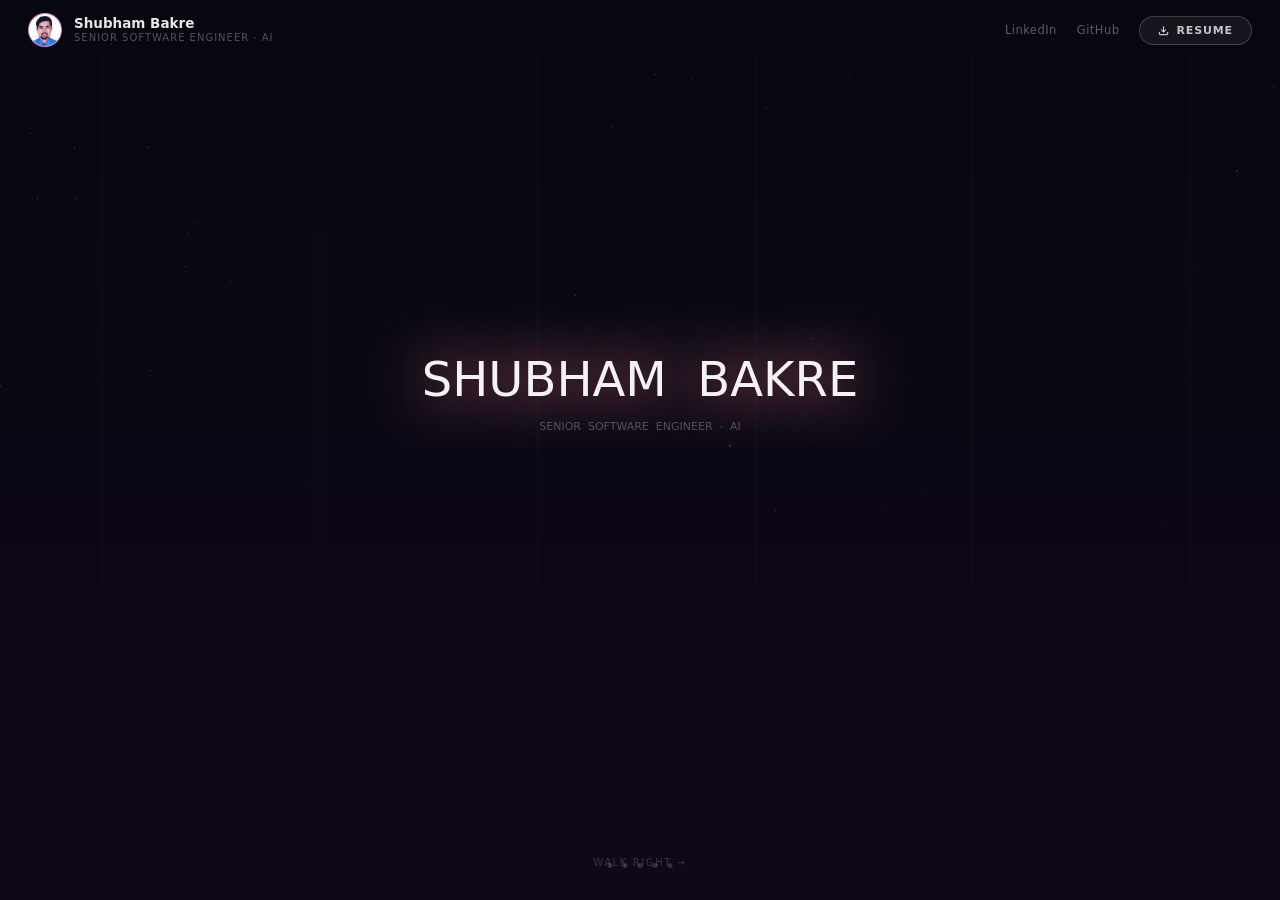
==== commit 0c0aa2ad: "Monument Valley redesign: isometric platforms, centered overlays, floating HUD, smooth zone morphing" ====
--- a/index.html
+++ b/index.html
@@ -1,5 +1,5 @@
 <!DOCTYPE html>
-<html lang="en" data-theme="dark">
+<html lang="en">
 <head>
   <meta charset="UTF-8" />
   <meta name="viewport" content="width=device-width, initial-scale=1.0, user-scalable=no" />
@@ -33,132 +33,143 @@
   </script>
 
   <style>
-    *{margin:0;padding:0;box-sizing:border-box;}
-    html,body{width:100%;height:100%;overflow:hidden;background:#0a0a1a;font-family:'Segoe UI',system-ui,sans-serif;}
-    canvas{display:block;image-rendering:pixelated;}
-
-    /* ── HUD ─────────────────────────────────────── */
-    #hud{
-      position:fixed;top:0;left:0;right:0;height:52px;
-      background:rgba(10,10,26,0.92);backdrop-filter:blur(8px);
-      border-bottom:1px solid rgba(129,140,248,0.2);
-      display:flex;align-items:center;justify-content:space-between;
-      padding:0 18px;z-index:100;gap:12px;
-    }
-    #hud-left{display:flex;align-items:center;gap:14px;}
-    #hud-avatar{
-      width:34px;height:34px;border-radius:50%;
-      background:linear-gradient(135deg,#818cf8,#6366f1);
-      display:flex;align-items:center;justify-content:center;
-      font-size:13px;font-weight:700;color:#fff;flex-shrink:0;
-      overflow:hidden;border:2px solid rgba(129,140,248,0.5);
-    }
-    #hud-avatar img{width:100%;height:100%;object-fit:cover;}
-    #hud-name{color:#e2e2f5;font-size:15px;font-weight:600;white-space:nowrap;}
-    #hud-title{color:#818cf8;font-size:12px;white-space:nowrap;display:none;}
-    #hud-right{display:flex;align-items:center;gap:10px;}
-    .hud-link{
-      color:rgba(226,226,245,0.6);font-size:12px;text-decoration:none;
-      padding:4px 8px;border-radius:6px;transition:color .2s;white-space:nowrap;
-    }
-    .hud-link:hover{color:#818cf8;}
-    #resume-btn{
-      background:linear-gradient(135deg,#818cf8,#6366f1);
-      color:#fff;border:none;padding:7px 16px;border-radius:8px;
-      font-size:13px;font-weight:600;cursor:pointer;text-decoration:none;
-      display:flex;align-items:center;gap:6px;white-space:nowrap;
-      box-shadow:0 2px 12px rgba(99,102,241,0.4);transition:opacity .2s;
-    }
-    #resume-btn:hover{opacity:0.88;}
-    #skip-btn{
-      color:rgba(226,226,245,0.4);font-size:11px;text-decoration:none;
-      border:1px solid rgba(226,226,245,0.15);padding:4px 10px;border-radius:6px;
-      white-space:nowrap;transition:color .2s,border-color .2s;
-    }
-    #skip-btn:hover{color:#e2e2f5;border-color:rgba(226,226,245,0.35);}
-
-    /* ── INFO CARD ───────────────────────────────── */
-    #card{
-      position:fixed;z-index:200;
-      top:50%;right:28px;transform:translateY(-50%) translateX(120%);
-      width:min(380px,calc(100vw - 40px));
-      background:rgba(13,13,26,0.97);border:1px solid rgba(129,140,248,0.3);
-      border-radius:16px;padding:24px;
-      box-shadow:0 8px 40px rgba(0,0,0,0.6),0 0 0 1px rgba(129,140,248,0.1);
-      transition:transform .45s cubic-bezier(.22,1,.36,1);
-      max-height:calc(100vh - 80px);overflow-y:auto;
-    }
-    #card.show{transform:translateY(-50%) translateX(0);}
-    #card-tag{
-      font-size:10px;font-weight:700;letter-spacing:.12em;text-transform:uppercase;
-      color:#818cf8;margin-bottom:10px;
-    }
-    #card-title{font-size:20px;font-weight:700;color:#e2e2f5;margin-bottom:14px;line-height:1.3;}
-    #card-body{font-size:13.5px;color:#a0a0c0;line-height:1.65;}
-    #card-body h4{color:#818cf8;font-size:11px;letter-spacing:.1em;text-transform:uppercase;margin:14px 0 6px;}
-    #card-body p{margin-bottom:8px;}
-    #card-body ul{padding-left:16px;margin-bottom:8px;}
-    #card-body ul li{margin-bottom:4px;}
-    #card-body a{color:#818cf8;text-decoration:none;}
-    #card-body a:hover{text-decoration:underline;}
-    #card-body .tag{
-      display:inline-block;background:rgba(99,102,241,0.15);color:#818cf8;
-      border:1px solid rgba(99,102,241,0.25);border-radius:4px;
-      font-size:11px;padding:2px 8px;margin:2px;
-    }
-    .close-btn{
-      position:absolute;top:14px;right:14px;background:none;border:none;
-      color:rgba(226,226,245,0.4);font-size:20px;cursor:pointer;
-      width:28px;height:28px;border-radius:50%;
-      display:flex;align-items:center;justify-content:center;
-      transition:color .2s,background .2s;
-    }
-    .close-btn:hover{color:#e2e2f5;background:rgba(255,255,255,0.08);}
-    .card-progress{
-      display:flex;gap:6px;margin-top:18px;padding-top:14px;
-      border-top:1px solid rgba(255,255,255,0.06);align-items:center;
-    }
-    .card-progress span{font-size:11px;color:rgba(226,226,245,0.35);margin-right:auto;}
-    .prog-dot{width:8px;height:8px;border-radius:50%;background:rgba(255,255,255,0.15);}
-    .prog-dot.active{background:#818cf8;}
-
-    /* ── ZONE LABEL ──────────────────────────────── */
-    #zone-label{
-      position:fixed;bottom:76px;left:50%;transform:translateX(-50%);
-      background:rgba(129,140,248,0.15);border:1px solid rgba(129,140,248,0.3);
-      color:#818cf8;font-size:12px;font-weight:600;letter-spacing:.12em;
-      text-transform:uppercase;padding:6px 16px;border-radius:20px;
-      opacity:0;transition:opacity .5s;pointer-events:none;
-      backdrop-filter:blur(6px);
-    }
-    #zone-label.show{opacity:1;}
-
-    /* ── MOBILE CONTROLS ─────────────────────────── */
-    #mctrl{
-      position:fixed;bottom:0;left:0;right:0;
-      display:flex;justify-content:space-between;align-items:flex-end;
-      padding:12px 16px 14px;pointer-events:none;z-index:150;
-    }
-    .dpad{display:flex;gap:8px;pointer-events:all;}
-    .cbtn{
-      width:58px;height:58px;border-radius:12px;
-      background:rgba(255,255,255,0.12);border:1.5px solid rgba(255,255,255,0.22);
-      color:rgba(255,255,255,0.8);font-size:20px;
-      display:flex;align-items:center;justify-content:center;
-      user-select:none;-webkit-user-select:none;touch-action:none;cursor:pointer;
-    }
-    #jbtn{
-      width:66px;height:66px;border-radius:50%;pointer-events:all;
-      background:rgba(99,102,241,0.3);border:2px solid rgba(129,140,248,0.5);
-    }
-    @media(min-width:768px){#mctrl{display:none;}}
-
-    /* ── HINT ────────────────────────────────────── */
-    #hint{
-      position:fixed;bottom:76px;left:50%;transform:translateX(-50%);
-      color:rgba(226,226,245,0.45);font-size:12px;text-align:center;
-      pointer-events:none;transition:opacity .5s;white-space:nowrap;
-    }
+    *, *::before, *::after { margin:0; padding:0; box-sizing:border-box; }
+    html, body { width:100%; height:100%; overflow:hidden; background:#07080f; font-family:'Segoe UI',system-ui,-apple-system,sans-serif; -webkit-font-smoothing:antialiased; }
+    canvas { display:block; position:fixed; top:0; left:0; width:100%; height:100%; }
+
+    /* ── HUD: floating, no border, gradient fade ── */
+    #hud {
+      position:fixed; top:0; left:0; right:0; height:60px;
+      display:flex; align-items:center; justify-content:space-between;
+      padding:0 28px; z-index:300;
+      background:linear-gradient(180deg,rgba(7,8,15,0.88) 0%,rgba(7,8,15,0) 100%);
+      pointer-events:none;
+    }
+    #hud > * { pointer-events:auto; }
+    #hud-left { display:flex; align-items:center; gap:12px; }
+    #hud-avatar {
+      width:34px; height:34px; border-radius:50%; flex-shrink:0;
+      overflow:hidden; border:1.5px solid rgba(255,255,255,0.15);
+      background:linear-gradient(135deg,#e8657a,#c084fc);
+      display:flex; align-items:center; justify-content:center;
+      font-size:12px; font-weight:700; color:#fff; letter-spacing:0;
+    }
+    #hud-avatar img { width:100%; height:100%; object-fit:cover; display:block; }
+    #hud-meta { display:flex; flex-direction:column; gap:2px; }
+    #hud-name { color:rgba(255,255,255,0.90); font-size:13.5px; font-weight:600; line-height:1; }
+    #hud-role { color:rgba(255,255,255,0.30); font-size:10px; letter-spacing:.1em; text-transform:uppercase; line-height:1; }
+    #hud-right { display:flex; align-items:center; gap:20px; }
+    .hud-link {
+      color:rgba(255,255,255,0.35); font-size:11.5px; text-decoration:none;
+      letter-spacing:.04em; transition:color .25s;
+    }
+    .hud-link:hover { color:rgba(255,255,255,0.80); }
+    #resume-btn {
+      font-size:11px; font-weight:600; letter-spacing:.08em; text-transform:uppercase;
+      color:rgba(255,255,255,0.75); text-decoration:none;
+      padding:7px 18px; border-radius:20px;
+      border:1px solid rgba(255,255,255,0.18);
+      background:rgba(255,255,255,0.06);
+      transition:background .22s, border-color .22s, color .22s;
+      display:flex; align-items:center; gap:7px;
+    }
+    #resume-btn:hover { background:rgba(255,255,255,0.13); border-color:rgba(255,255,255,0.35); color:#fff; }
+
+    /* ── OVERLAY: centered reveal, no card feel ── */
+    #overlay {
+      position:fixed; inset:0; z-index:200;
+      display:flex; align-items:center; justify-content:center;
+      background:rgba(7,8,15,0);
+      transition:background .55s cubic-bezier(.4,0,.2,1);
+      pointer-events:none;
+    }
+    #overlay.visible {
+      background:rgba(7,8,15,0.78);
+      pointer-events:auto;
+      backdrop-filter:blur(2px);
+      -webkit-backdrop-filter:blur(2px);
+    }
+    #ov-inner {
+      max-width:500px; width:calc(100% - 48px);
+      text-align:center;
+      opacity:0; transform:translateY(20px);
+      transition:opacity .5s cubic-bezier(.4,0,.2,1) .08s, transform .5s cubic-bezier(.4,0,.2,1) .08s;
+    }
+    #overlay.visible #ov-inner { opacity:1; transform:translateY(0); }
+    #ov-label {
+      font-size:9.5px; font-weight:700; letter-spacing:.22em; text-transform:uppercase;
+      color:var(--ac); margin-bottom:20px; opacity:.8;
+    }
+    #ov-title {
+      font-size:clamp(28px,5vw,42px); font-weight:300;
+      color:#fff; line-height:1.1; margin-bottom:22px;
+      letter-spacing:-.025em;
+    }
+    #ov-body {
+      font-size:13.5px; color:rgba(255,255,255,0.52);
+      line-height:1.78; margin-bottom:32px;
+    }
+    #ov-body h4 {
+      font-size:9px; font-weight:700; letter-spacing:.18em; text-transform:uppercase;
+      color:var(--ac); margin:20px 0 7px; opacity:.75;
+    }
+    #ov-body p { margin-bottom:6px; }
+    #ov-body strong { color:rgba(255,255,255,0.80); font-weight:500; }
+    #ov-body a { color:var(--ac); text-decoration:none; opacity:.9; }
+    #ov-body a:hover { opacity:1; }
+    #ov-body ul { list-style:none; padding:0; }
+    #ov-body li { padding:2px 0; }
+    #ov-body li::before { content:'— '; color:var(--ac); opacity:.5; }
+    #ov-continue {
+      display:inline-flex; align-items:center; gap:8px;
+      font-size:10px; font-weight:600; letter-spacing:.14em; text-transform:uppercase;
+      color:rgba(255,255,255,0.28); cursor:pointer;
+      background:none; border:none; padding:10px 20px;
+      transition:color .22s;
+    }
+    #ov-continue:hover { color:rgba(255,255,255,0.65); }
+    #ov-continue span { display:inline-block; transition:transform .2s; }
+    #ov-continue:hover span { transform:translateX(4px); }
+
+    /* ── PROGRESS DOTS ── */
+    #progress {
+      position:fixed; bottom:32px; left:50%; transform:translateX(-50%);
+      display:flex; gap:10px; z-index:300; align-items:center;
+    }
+    .pdot {
+      width:5px; height:5px; border-radius:50%;
+      background:rgba(255,255,255,0.15);
+      transition:background .4s, transform .3s, width .3s;
+    }
+    .pdot.done { background:rgba(255,255,255,0.35); }
+    .pdot.active { background:var(--ac); transform:scale(1.6); }
+
+    /* ── ARROW HINT ── */
+    #arrow-hint {
+      position:fixed; bottom:60px; left:50%; transform:translateX(-50%);
+      font-size:10px; letter-spacing:.16em; text-transform:uppercase;
+      color:rgba(255,255,255,0.18); z-index:300;
+      transition:opacity 1.2s; pointer-events:none; white-space:nowrap;
+    }
+
+    /* ── MOBILE CONTROLS ── */
+    #mctrl {
+      position:fixed; bottom:20px; left:16px; right:16px;
+      display:flex; justify-content:space-between; align-items:flex-end;
+      z-index:300; pointer-events:none;
+    }
+    .cbtn {
+      width:54px; height:54px; border-radius:50%;
+      background:rgba(255,255,255,0.06); border:1px solid rgba(255,255,255,0.10);
+      color:rgba(255,255,255,0.40); font-size:20px;
+      display:flex; align-items:center; justify-content:center;
+      pointer-events:auto; user-select:none; cursor:pointer;
+      -webkit-tap-highlight-color:transparent;
+      transition:background .12s;
+    }
+    .cbtn:active { background:rgba(255,255,255,0.14); }
+    #mctrl-left { display:flex; gap:10px; }
+    @media (min-width:768px) { #mctrl { display:none; } #arrow-hint { bottom:32px; } }
   </style>
 </head>
 <body>
@@ -167,704 +178,633 @@
 <div id="hud">
   <div id="hud-left">
     <div id="hud-avatar">
-      <img src="assets/photo.jpg" alt="SB" onerror="this.style.display='none';this.parentNode.textContent='SB'" />
+      <img src="assets/photo.jpg" alt="SB" onerror="this.parentNode.innerHTML='SB'">
     </div>
-    <div>
+    <div id="hud-meta">
       <div id="hud-name">Shubham Bakre</div>
-      <div id="hud-title">Senior Software Engineer · AI</div>
+      <div id="hud-role">Senior Software Engineer · AI</div>
     </div>
   </div>
   <div id="hud-right">
-    <a href="https://linkedin.com/in/shubhambakre" target="_blank" rel="noopener" class="hud-link">LinkedIn ↗</a>
-    <a href="https://github.com/shubhambakre" target="_blank" rel="noopener" class="hud-link">GitHub ↗</a>
+    <a href="https://linkedin.com/in/shubhambakre" target="_blank" rel="noopener" class="hud-link">LinkedIn</a>
+    <a href="https://github.com/shubhambakre" target="_blank" rel="noopener" class="hud-link">GitHub</a>
     <a href="assets/resume.pdf" download id="resume-btn">
-      <svg width="13" height="13" viewBox="0 0 24 24" fill="none" stroke="currentColor" stroke-width="2.5"><path d="M21 15v4a2 2 0 0 1-2 2H5a2 2 0 0 1-2-2v-4"/><polyline points="7 10 12 15 17 10"/><line x1="12" y1="15" x2="12" y2="3"/></svg>
+      <svg width="11" height="11" viewBox="0 0 24 24" fill="none" stroke="currentColor" stroke-width="2.5"><path d="M21 15v4a2 2 0 0 1-2 2H5a2 2 0 0 1-2-2v-4"/><polyline points="7 10 12 15 17 10"/><line x1="12" y1="15" x2="12" y2="3"/></svg>
       Resume
     </a>
-    <a href="https://github.com/shubhambakre" target="_blank" rel="noopener" id="skip-btn">GitHub Profile ↗</a>
   </div>
 </div>
 
-<!-- Info Card -->
-<div id="card">
-  <button class="close-btn" id="card-close">×</button>
-  <div id="card-tag"></div>
-  <div id="card-title"></div>
-  <div id="card-body"></div>
-  <div class="card-progress">
-    <span id="card-hint">Walk right to continue →</span>
-    <div class="prog-dot" id="d1"></div>
-    <div class="prog-dot" id="d2"></div>
-    <div class="prog-dot" id="d3"></div>
-    <div class="prog-dot" id="d4"></div>
-    <div class="prog-dot" id="d5"></div>
+<!-- Info Overlay -->
+<div id="overlay">
+  <div id="ov-inner">
+    <div id="ov-label"></div>
+    <div id="ov-title"></div>
+    <div id="ov-body"></div>
+    <button id="ov-continue">Continue <span>→</span></button>
   </div>
 </div>
 
-<!-- Zone label -->
-<div id="zone-label"></div>
-<div id="hint">← → Move &nbsp;|&nbsp; ↑ Space Jump</div>
-
-<!-- Canvas -->
-<canvas id="c"></canvas>
+<!-- Progress dots -->
+<div id="progress">
+  <div class="pdot" id="pd0"></div>
+  <div class="pdot" id="pd1"></div>
+  <div class="pdot" id="pd2"></div>
+  <div class="pdot" id="pd3"></div>
+  <div class="pdot" id="pd4"></div>
+</div>
+
+<!-- Arrow hint -->
+<div id="arrow-hint">walk right →</div>
 
 <!-- Mobile controls -->
 <div id="mctrl">
-  <div class="dpad">
-    <div class="cbtn" data-act="left">◀</div>
-    <div class="cbtn" data-act="right">▶</div>
+  <div id="mctrl-left">
+    <button class="cbtn" data-act="left">←</button>
+    <button class="cbtn" data-act="right">→</button>
   </div>
-  <div class="cbtn" id="jbtn" data-act="jump">▲</div>
+  <button class="cbtn" data-act="jump">↑</button>
 </div>
 
+<canvas id="c"></canvas>
+
 <script>
-'use strict';
-
-// ══════════════════════════════════════════════════════════
-//  PORTFOLIO DATA
-// ══════════════════════════════════════════════════════════
+// ═══════════════════════════════════════════════════════
+//  MONUMENT VALLEY PORTFOLIO  ·  Shubham Bakre
+// ═══════════════════════════════════════════════════════
+
+// ── Zone definitions ────────────────────────────────────
+const ZONES = [
+  { label:'01 — About',      accent:'#e8727f', bg0:'#07080f', bg1:'#11071a' },
+  { label:'02 — Projects',   accent:'#38bfa8', bg0:'#060f0e', bg1:'#061918' },
+  { label:'03 — Experience', accent:'#e8b84b', bg0:'#0e0a04', bg1:'#1a1104' },
+  { label:'04 — Skills',     accent:'#6ee7b7', bg0:'#050f09', bg1:'#071a0f' },
+  { label:'05 — Contact',    accent:'#b57bee', bg0:'#08050f', bg1:'#100520' },
+];
+
+// ── Card content ────────────────────────────────────────
 const CARDS = [
   {
-    tag:'01 / 05 · About',
     title:'Shubham Bakre',
-    body:`
-      <p><strong style="color:#e2e2f5">Senior Software Engineer · AI</strong><br>
-      Walmart · Sunnyvale, CA</p>
-      <p>7+ years shipping production systems across fintech, hospitality, and large-scale e-commerce.
-      Currently building Go APIs handling <strong style="color:#818cf8">50M daily reviews & ratings</strong> at Walmart,
-      and previously shipped a production LLM chatbot over a <strong style="color:#818cf8">550M-SKU inventory dataset</strong>.</p>
-      <p>MS Computer Science, Arizona State University (GPA 3.7).<br>
-      Targeting Senior AI/ML Engineering roles at Google Cloud, Anthropic, OpenAI.</p>
-      <h4>Contact</h4>
-      <p><a href="mailto:shubhambakre@gmail.com">shubhambakre@gmail.com</a> &nbsp;·&nbsp;
-      <a href="https://linkedin.com/in/shubhambakre" target="_blank">LinkedIn</a> &nbsp;·&nbsp;
-      <a href="https://github.com/shubhambakre" target="_blank">GitHub</a></p>
-    `,
-    hint:'Walk right to see projects →',
-    zone:'About Me',
+    body:`<p>Senior Software Engineer at Walmart Labs, Sunnyvale.</p>
+<p>I build production AI systems — LLM pipelines, distributed data platforms, and backend infrastructure that scales to hundreds of millions of records.</p>
+<h4>Currently</h4>
+<p>LLM chatbot over a 550M-SKU inventory dataset. Zero SQL required from users. Powered by Vertex AI + BigQuery NL2SQL.</p>
+<h4>Education</h4>
+<p>MS Computer Science · Arizona State University · GPA 3.7<br>Udacity Deep Learning Nanodegree</p>`
   },
   {
-    tag:'02 / 05 · Projects',
     title:'Selected Work',
-    body:`
-      <h4>Inventory Intelligence Chatbot · Walmart Labs</h4>
-      <p>Production LLM system (Google Vertex AI + BigQuery NL2SQL). Business users query
-      a <strong style="color:#818cf8">550M-SKU</strong> dataset in plain English — zero SQL required.
-      Serving ~100 queries/day in production.</p>
-      <p><span class="tag">Vertex AI</span><span class="tag">NL2SQL</span><span class="tag">BigQuery</span><span class="tag">Java</span><span class="tag">Python</span></p>
-
-      <h4>Ratings & Reviews Pipeline · Walmart</h4>
-      <p>Go API layer handling <strong style="color:#818cf8">50M daily reviews</strong> across Walmart e-commerce.
-      High-throughput ingestion, deduplication, and routing at scale.</p>
-      <p><span class="tag">Go</span><span class="tag">Golang</span><span class="tag">Pipelines</span></p>
-
-      <h4>OmniMart Ratings & Reviews API · Open Source</h4>
-      <p>Production-grade Go service: hexagonal architecture, dual REST APIs, cursor pagination,
-      idempotent writes. <a href="https://github.com/shubhambakre/omnimart-ratings-reviews" target="_blank">GitHub ↗</a></p>
-      <p><span class="tag">Go</span><span class="tag">SQLite</span><span class="tag">REST API</span></p>
-    `,
-    hint:'Walk right to see experience →',
-    zone:'Projects',
+    body:`<h4>go-llm-gateway</h4>
+<p>Production API gateway for LLM requests — rate limiting, cost tracking, model failover. Go, zero deps.</p>
+<h4>vertex-ai-rag-pipeline</h4>
+<p>End-to-end RAG on Google Vertex AI. BigQuery Vector Search, LangChain, semantic retrieval at scale.</p>
+<h4>llm-eval-harness</h4>
+<p>LLM evaluation framework — faithfulness scoring, LLM-as-judge, batch runner, CSV/JSON export.</p>`
   },
   {
-    tag:'03 / 05 · Experience',
     title:'Career Timeline',
-    body:`
-      <h4>Walmart · Feb 2026 – Present</h4>
-      <p><strong style="color:#e2e2f5">Senior Software Engineer</strong><br>
-      Reviews & ratings pipelines · Go API · 50M daily events</p>
-
-      <h4>Walmart Global Tech · Feb 2023 – Feb 2026</h4>
-      <p><strong style="color:#e2e2f5">Software Engineer III · Data</strong><br>
-      LLM chatbot · 550M-SKU replenishment platform · Spark · Airflow · GCP</p>
-
-      <h4>Choice Hotels · Jun 2022 – Feb 2023</h4>
-      <p><strong style="color:#e2e2f5">Software Engineer II · Big Data</strong><br>
-      Live data streams · AWS EMR · Athena · Airflow</p>
-
-      <h4>Early Warning (Zelle) · Feb 2020 – Jun 2022</h4>
-      <p><strong style="color:#e2e2f5">Software Engineer</strong><br>
-      Payment backend · $690B+ in transactions · Java Spring Boot · AWS</p>
-
-      <h4>American Express · Aug–Dec 2019</h4>
-      <p><strong style="color:#e2e2f5">Data Science Intern</strong><br>
-      End-to-end ML pipeline for credit card offer prediction</p>
-    `,
-    hint:'Walk right to see skills →',
-    zone:'Experience',
+    body:`<h4>Walmart Global Tech · Feb 2026 – Present</h4>
+<p><strong>Senior Software Engineer</strong> — LLM chatbot, Vertex AI NL2SQL, 550M-SKU data platform, Spark ML pipelines.</p>
+<h4>Walmart Global Tech · Feb 2023 – Feb 2026</h4>
+<p><strong>Software Engineer III</strong> — Distributed inventory systems, BigQuery analytics, ML model integration.</p>
+<h4>Choice Hotels · Jun 2022 – Feb 2023</h4>
+<p>Big data engineering. Hadoop, Spark, Airflow.</p>
+<h4>Zelle · 2021 – 2022</h4>
+<p>High-value payment backend. Java, Spring Boot.</p>
+<h4>American Express · 2020</h4>
+<p>ML intern. Predictive models, TensorFlow, Python.</p>`
   },
   {
-    tag:'04 / 05 · Skills',
     title:'Tech Stack',
-    body:`
-      <h4>AI / LLM Engineering</h4>
-      <p><span class="tag">Google Vertex AI</span><span class="tag">Gemini Pro</span><span class="tag">LangChain</span><span class="tag">NL2SQL</span><span class="tag">RAG</span><span class="tag">Vector DBs</span><span class="tag">Prompt Engineering</span></p>
-
-      <h4>Languages</h4>
-      <p><span class="tag">Go</span><span class="tag">Java</span><span class="tag">Python</span><span class="tag">Scala</span></p>
-
-      <h4>Data & Distributed Systems</h4>
-      <p><span class="tag">Apache Spark</span><span class="tag">BigQuery</span><span class="tag">Airflow</span><span class="tag">Hadoop</span><span class="tag">SQL</span></p>
-
-      <h4>Cloud & Infrastructure</h4>
-      <p><span class="tag">GCP</span><span class="tag">AWS</span><span class="tag">Docker</span><span class="tag">Spring Boot</span></p>
-
-      <h4>Education</h4>
-      <p>MS Computer Science · Arizona State University (GPA 3.7)<br>
-      Udacity Deep Learning Nanodegree · CNNs · RNNs · GANs</p>
-    `,
-    hint:'Almost there — walk right →',
-    zone:'Skills',
+    body:`<h4>AI / ML</h4>
+<ul><li>Vertex AI · LLM Integration · RAG · NL2SQL</li><li>Vector DBs · LangChain · TensorFlow · PyTorch</li></ul>
+<h4>Backend & Systems</h4>
+<ul><li>Go · Java · Python · Scala · Spring Boot</li><li>REST APIs · gRPC · PostgreSQL · Docker</li></ul>
+<h4>Data & Cloud</h4>
+<ul><li>GCP · BigQuery · Apache Spark · Airflow</li><li>Hadoop · AWS (EC2, EMR, S3, Athena)</li></ul>`
   },
   {
-    tag:"05 / 05 · Let's Connect",
     title:"Let's Build Something.",
-    body:`
-      <p>If you're working on LLM platforms, agent infrastructure, or AI-native products
-      and need production engineering depth — I'd like to connect.</p>
-      <p>Open to <strong style="color:#818cf8">Senior AI/ML Engineering roles</strong> at cloud platforms
-      and AI-first companies in the Bay Area.</p>
-      <br>
-      <p style="text-align:center">
-        <a href="assets/resume.pdf" download style="
-          display:inline-flex;align-items:center;gap:8px;
-          background:linear-gradient(135deg,#818cf8,#6366f1);
-          color:#fff;padding:11px 24px;border-radius:10px;
-          font-weight:700;font-size:14px;text-decoration:none;
-          box-shadow:0 4px 20px rgba(99,102,241,0.45);
-        ">
-          <svg width="15" height="15" viewBox="0 0 24 24" fill="none" stroke="currentColor" stroke-width="2.5"><path d="M21 15v4a2 2 0 0 1-2 2H5a2 2 0 0 1-2-2v-4"/><polyline points="7 10 12 15 17 10"/><line x1="12" y1="15" x2="12" y2="3"/></svg>
-          Download Resume
-        </a>
-      </p>
-      <br>
-      <p style="text-align:center">
-        <a href="mailto:shubhambakre@gmail.com" style="color:#818cf8">shubhambakre@gmail.com</a>
-        &nbsp;·&nbsp;
-        <a href="https://linkedin.com/in/shubhambakre" target="_blank" style="color:#818cf8">LinkedIn ↗</a>
-        &nbsp;·&nbsp;
-        <a href="https://github.com/shubhambakre" target="_blank" style="color:#818cf8">GitHub ↗</a>
-      </p>
-    `,
-    hint:'You made it! 🎉',
-    zone:'Contact',
+    body:`<p>If you're working on LLM platforms, agent infrastructure, or AI-native products and need production engineering depth — reach out.</p>
+<p style="margin-top:20px"><a href="mailto:shubhambakre@gmail.com">shubhambakre@gmail.com</a></p>
+<p><a href="https://linkedin.com/in/shubhambakre" target="_blank">LinkedIn ↗</a> &nbsp;·&nbsp; <a href="https://github.com/shubhambakre" target="_blank">GitHub ↗</a></p>
+<p style="margin-top:24px">
+  <a href="assets/resume.pdf" download style="display:inline-flex;align-items:center;gap:8px;padding:10px 26px;border:1px solid var(--ac);border-radius:24px;color:var(--ac);font-size:12px;font-weight:600;letter-spacing:.06em;text-transform:uppercase">
+    ↓ Download Resume
+  </a>
+</p>`
   },
 ];
 
-// ══════════════════════════════════════════════════════════
-//  ENGINE CONSTANTS
-// ══════════════════════════════════════════════════════════
-const GV=0.65, JF=-14.5, MXF=18, SPD=7, TILE=40, HUD_H=52;
-
-// Zone sky colors per card (gradient pairs)
-const ZONE_COLORS=[
-  ['#0a0a2e','#1a1a4e'],   // about — deep night
-  ['#0d1a3e','#1a2d5e'],   // projects — dark blue
-  ['#1a0d2e','#2d1a4e'],   // experience — deep purple
-  ['#0d2e2e','#0d3d3d'],   // skills — dark teal
-  ['#1a1200','#2e1f00'],   // contact — dark gold
-];
-
-// ══════════════════════════════════════════════════════════
-//  INPUT
-// ══════════════════════════════════════════════════════════
+// ── Canvas & resize ──────────────────────────────────────
+const canvas = document.getElementById('c');
+const ctx    = canvas.getContext('2d');
+let W, H;
+function resize() { W = canvas.width = window.innerWidth; H = canvas.height = window.innerHeight; }
+resize();
+window.addEventListener('resize', () => { resize(); if(state==='play') initLevel(); });
+
+// ── CSS accent var ───────────────────────────────────────
+function setAccent(col) { document.documentElement.style.setProperty('--ac', col); }
+setAccent(ZONES[0].accent);
+
+// ── Physics constants ────────────────────────────────────
+const GV=0.58, JF=-13.5, MXF=17, SPD=6.5, FRIC=0.72;
+const LW=1900, FLAG_X=1800;
+
+// ── Input ────────────────────────────────────────────────
 const K={}, TC={left:false,right:false,jump:false};
-window.addEventListener('keydown',e=>{K[e.code]=true;['Space','ArrowUp','ArrowLeft','ArrowRight'].includes(e.code)&&e.preventDefault();});
-window.addEventListener('keyup',e=>{K[e.code]=false;});
+window.addEventListener('keydown',e=>{
+  K[e.code]=true;
+  if(['Space','ArrowUp','ArrowLeft','ArrowRight'].includes(e.code)) e.preventDefault();
+  if(e.code==='Space'||e.code==='Enter'||e.code==='KeyE') dismissOverlay();
+});
+window.addEventListener('keyup',e=>{ K[e.code]=false; });
 document.querySelectorAll('.cbtn').forEach(b=>{
   const a=b.dataset.act;
   b.addEventListener('touchstart',e=>{e.preventDefault();TC[a]=true;},{passive:false});
-  b.addEventListener('touchend',e=>{e.preventDefault();TC[a]=false;},{passive:false});
+  b.addEventListener('touchend',  e=>{e.preventDefault();TC[a]=false;},{passive:false});
+  b.addEventListener('mousedown', ()=>TC[a]=true);
+  b.addEventListener('mouseup',   ()=>TC[a]=false);
 });
-const IN={get left(){return K.ArrowLeft||K.KeyA||TC.left;},get right(){return K.ArrowRight||K.KeyD||TC.right;},get jump(){return K.ArrowUp||K.KeyW||K.Space||TC.jump;}};
-
-// ══════════════════════════════════════════════════════════
-//  AUDIO
-// ══════════════════════════════════════════════════════════
-let AC=null;
-function getAC(){if(!AC)AC=new(window.AudioContext||window.webkitAudioContext)();return AC;}
-function beep(f,t,d,v=0.2,slide=0){
-  const ac=getAC(),o=ac.createOscillator(),g=ac.createGain();
-  o.connect(g);g.connect(ac.destination);
-  o.type=t;o.frequency.value=f;
-  if(slide)o.frequency.linearRampToValueAtTime(slide,ac.currentTime+d);
-  g.gain.setValueAtTime(v,ac.currentTime);
-  g.gain.exponentialRampToValueAtTime(0.001,ac.currentTime+d);
-  o.start();o.stop(ac.currentTime+d);
-}
-const SFX={jump(){beep(350,'square',0.1,0.25,600);},collect(){beep(700,'sine',0.08,0.2);setTimeout(()=>beep(1050,'sine',0.1,0.15),70);},reveal(){beep(440,'sine',0.15,0.3);beep(660,'sine',0.15,0.25);beep(880,'sine',0.2,0.2);}};
-
-// ══════════════════════════════════════════════════════════
-//  PLATFORM
-// ══════════════════════════════════════════════════════════
-class Platform{
-  constructor(x,y,w,h,type='ground',label=''){this.x=x;this.y=y;this.w=w;this.h=h;this.type=type;this.label=label;}
-  draw(ctx,cx,W){
-    const sx=this.x-cx; if(sx+this.w<0||sx>W) return;
+const IN={
+  get left(){  return K.ArrowLeft ||K.KeyA||TC.left;  },
+  get right(){ return K.ArrowRight||K.KeyD||TC.right; },
+  get jump(){  return K.ArrowUp   ||K.KeyW||K.Space||TC.jump; },
+};
+
+// ── Overlay system ────────────────────────────────────────
+const overlayEl   = document.getElementById('overlay');
+const ovLabel     = document.getElementById('ov-label');
+const ovTitle     = document.getElementById('ov-title');
+const ovBody      = document.getElementById('ov-body');
+const pdots       = [0,1,2,3,4].map(i=>document.getElementById('pd'+i));
+const arrowHint   = document.getElementById('arrow-hint');
+let ovOpen=false, ovIdx=-1, hintGone=false;
+
+function showOverlay(idx) {
+  if(ovOpen && ovIdx===idx) return;
+  const c=CARDS[idx], z=ZONES[idx];
+  setAccent(z.accent);
+  ovLabel.textContent = z.label;
+  ovTitle.textContent = c.title;
+  ovBody.innerHTML    = c.body;
+  pdots.forEach((d,i)=>{
+    d.className='pdot'+(i<idx?' done':i===idx?' active':'');
+  });
+  overlayEl.classList.add('visible');
+  ovOpen=true; ovIdx=idx;
+  if(player) player.frozen=true;
+}
+function dismissOverlay() {
+  if(!ovOpen) return;
+  overlayEl.classList.remove('visible');
+  ovOpen=false;
+  if(player) player.frozen=false;
+}
+document.getElementById('ov-continue').addEventListener('click', dismissOverlay);
+overlayEl.addEventListener('click', e=>{ if(e.target===overlayEl) dismissOverlay(); });
+
+function dismissHint() {
+  if(hintGone) return;
+  hintGone=true;
+  arrowHint.style.opacity='0';
+}
+
+// ── Colour helpers ────────────────────────────────────────
+function lerp(a,b,t){ return a+(b-a)*t; }
+function lerpHex(c1,c2,t){
+  const p=s=>parseInt(s,16);
+  const r1=p(c1.slice(1,3)),g1=p(c1.slice(3,5)),b1=p(c1.slice(5,7));
+  const r2=p(c2.slice(1,3)),g2=p(c2.slice(3,5)),b2=p(c2.slice(5,7));
+  return '#'+[lerp(r1,r2,t),lerp(g1,g2,t),lerp(b1,b2,t)]
+    .map(v=>Math.round(v).toString(16).padStart(2,'0')).join('');
+}
+function zoneColors(zt) {
+  const i=Math.min(Math.floor(zt),ZONES.length-2), f=zt-i;
+  return {
+    bg0:    lerpHex(ZONES[i].bg0,   ZONES[i+1].bg0,   f),
+    bg1:    lerpHex(ZONES[i].bg1,   ZONES[i+1].bg1,   f),
+    accent: lerpHex(ZONES[i].accent, ZONES[i+1].accent, f),
+  };
+}
+
+// ── Stars & background shapes ──────────────────────────────
+const STARS = Array.from({length:55},(_,i)=>({
+  x: (i*193.7)%LW, y: Math.random()*.6,
+  s: Math.random()<.18?1.5:1, p: .04+Math.random()*.10,
+}));
+const PILLARS=[
+  {x:320,h:280,w:2,p:.05},{x:680,h:340,w:2,p:.04},{x:1050,h:260,w:2,p:.06},
+  {x:1380,h:310,w:2,p:.045},{x:1700,h:290,w:2,p:.05},
+  {x:500,h:420,w:28,p:.07},{x:950,h:380,w:22,p:.06},{x:1250,h:440,w:26,p:.05},
+];
+
+function drawBG(cx,col,t){
+  const g=ctx.createLinearGradient(0,0,0,H);
+  g.addColorStop(0,col.bg0); g.addColorStop(1,col.bg1);
+  ctx.fillStyle=g; ctx.fillRect(0,0,W,H);
+
+  // Stars
+  for(const s of STARS){
+    const sx=((s.x-cx*s.p)%W+W)%W;
+    const a=.18+.14*Math.sin(t*.012+s.x*.01);
+    ctx.fillStyle=`rgba(255,255,255,${a})`;
+    ctx.fillRect(sx,s.y*H,s.s,s.s);
+  }
+
+  // Background architectural pillars
+  ctx.save();
+  for(const p of PILLARS){
+    const sx=((p.x-cx*p.p)%(W+120)+W+120)%(W+120)-60;
+    if(p.w<8){
+      // Thin line
+      ctx.strokeStyle='rgba(255,255,255,0.035)';
+      ctx.lineWidth=p.w;
+      ctx.beginPath(); ctx.moveTo(sx,H*.08); ctx.lineTo(sx,H*.08+p.h); ctx.stroke();
+    } else {
+      // Tower block
+      ctx.fillStyle='rgba(255,255,255,0.018)';
+      ctx.fillRect(sx,H*.05,p.w,p.h);
+      // Battlements
+      ctx.fillStyle='rgba(255,255,255,0.018)';
+      for(let b=0;b<3;b++) ctx.fillRect(sx+b*(p.w/3+1),H*.05-12,p.w/3-1,12);
+    }
+  }
+  ctx.restore();
+
+  // Vanishing-point floor grid (Monument Valley feel)
+  const gy=H*.84;
+  ctx.save();
+  ctx.strokeStyle='rgba(255,255,255,0.022)'; ctx.lineWidth=.6;
+  for(let i=0;i<=14;i++){
+    const gx=(i/14)*W;
+    ctx.beginPath(); ctx.moveTo(gx,gy); ctx.lineTo(W/2+(gx-W/2)*.06,H); ctx.stroke();
+  }
+  for(let j=0;j<=5;j++){
+    const fy=gy+j*(H-gy)/5;
+    const spread=(fy-gy)/(H-gy);
+    const x0=W/2-(W/2)*spread, x1=W/2+(W/2)*spread;
+    ctx.beginPath(); ctx.moveTo(x0,fy); ctx.lineTo(x1,fy); ctx.stroke();
+  }
+  ctx.restore();
+}
+
+// ── Isometric platform ────────────────────────────────────
+class IsoPlatform {
+  constructor(x,y,w,h,d,type,label){
+    this.x=x; this.y=y; this.w=w; this.h=h; this.d=d||20;
+    this.type=type||'stone'; this.label=label||'';
+  }
+  draw(cx,accent){
+    const sx=this.x-cx;
+    if(sx+this.w+this.d<-40||sx>W+40) return;
+    const {x:_,y,w,h,d}=this, x=sx;
+    let top,front,right,edge,lc;
     if(this.type==='ground'){
-      ctx.fillStyle='#3a7a28';ctx.fillRect(sx,this.y,this.w,9);
-      ctx.fillStyle='#7a5020';ctx.fillRect(sx,this.y+9,this.w,this.h-9);
-      ctx.fillStyle='rgba(0,0,0,0.15)';ctx.fillRect(sx,this.y+9,this.w,2);
-    } else if(this.type==='brick'){
-      ctx.fillStyle='#8B4513';ctx.fillRect(sx,this.y,this.w,this.h);
-      ctx.fillStyle='#6B3410';
-      ctx.fillRect(sx,this.y,this.w,3);ctx.fillRect(sx,this.y+this.h-3,this.w,3);
-      for(let i=0;i<Math.ceil(this.w/TILE);i++){
-        ctx.fillRect(sx+i*TILE,this.y,2,this.h);
+      top='rgba(255,255,255,0.055)'; front='rgba(255,255,255,0.022)';
+      right='rgba(0,0,0,0.28)'; edge='rgba(255,255,255,0.08)'; lc=null;
+    } else if(this.type==='accent'){
+      top=accent+'22'; front=accent+'0f'; right='rgba(0,0,0,0.30)';
+      edge=accent+'55'; lc=null;
+    } else { // company
+      top=accent+'1a'; front=accent+'0d'; right='rgba(0,0,0,0.32)';
+      edge=accent+'66'; lc=this.label;
+    }
+    // top face
+    ctx.beginPath();
+    ctx.moveTo(x,y); ctx.lineTo(x+w,y);
+    ctx.lineTo(x+w+d,y-d*.5); ctx.lineTo(x+d,y-d*.5);
+    ctx.closePath(); ctx.fillStyle=top; ctx.fill();
+    // front face
+    ctx.beginPath();
+    ctx.moveTo(x,y); ctx.lineTo(x,y+h);
+    ctx.lineTo(x+w,y+h); ctx.lineTo(x+w,y);
+    ctx.closePath(); ctx.fillStyle=front; ctx.fill();
+    // right face
+    ctx.beginPath();
+    ctx.moveTo(x+w,y); ctx.lineTo(x+w+d,y-d*.5);
+    ctx.lineTo(x+w+d,y+h-d*.5); ctx.lineTo(x+w,y+h);
+    ctx.closePath(); ctx.fillStyle=right; ctx.fill();
+    // edges
+    ctx.strokeStyle='rgba(255,255,255,0.06)'; ctx.lineWidth=.5;
+    ctx.strokeRect(x,y,w,h);
+    ctx.beginPath(); ctx.moveTo(x,y);
+    ctx.lineTo(x+d,y-d*.5); ctx.lineTo(x+w+d,y-d*.5); ctx.lineTo(x+w,y);
+    ctx.strokeStyle='rgba(255,255,255,0.06)'; ctx.stroke();
+    // accent top edge
+    ctx.beginPath(); ctx.moveTo(x,y); ctx.lineTo(x+w,y);
+    ctx.strokeStyle=edge; ctx.lineWidth=1; ctx.stroke();
+    // label
+    if(lc){
+      ctx.fillStyle=accent+'bb'; ctx.font='bold 8px monospace';
+      ctx.textAlign='center';
+      ctx.fillText(lc.toUpperCase(),x+w/2,y-d*.5-7);
+    }
+  }
+}
+
+// ── Floating skill orb ─────────────────────────────────────
+const SKILL_LABELS=['Go','Java','Python','GCP','Spark','BigQuery','Vertex AI','RAG','LangChain','Airflow'];
+class Orb {
+  constructor(x,y,label){
+    this.x=x; this.y=y; this.label=label;
+    this.t=Math.random()*Math.PI*2;
+    this.collected=false; this.fly=0;
+  }
+  update(){ this.t+=.038; if(this.fly>0)this.fly--; }
+  draw(cx,accent){
+    if(this.collected&&this.fly<=0) return;
+    const sx=this.x-cx;
+    if(sx<-30||sx>W+30) return;
+    const bob=Math.sin(this.t)*4;
+    const sy=this.y+bob;
+    if(this.collected){
+      ctx.globalAlpha=this.fly/18;
+      ctx.fillStyle=accent;
+      ctx.beginPath(); ctx.arc(sx+12,sy-(18-this.fly)*1.5,7,0,Math.PI*2); ctx.fill();
+      ctx.globalAlpha=1; return;
+    }
+    // glow
+    const gr=ctx.createRadialGradient(sx+12,sy+8,0,sx+12,sy+8,20);
+    gr.addColorStop(0,accent+'99'); gr.addColorStop(.6,accent+'33'); gr.addColorStop(1,accent+'00');
+    ctx.fillStyle=gr;
+    ctx.beginPath(); ctx.arc(sx+12,sy+8,20,0,Math.PI*2); ctx.fill();
+    // core
+    ctx.fillStyle=accent+'bb';
+    ctx.beginPath(); ctx.arc(sx+12,sy+8,7,0,Math.PI*2); ctx.fill();
+    ctx.fillStyle='rgba(255,255,255,0.6)';
+    ctx.beginPath(); ctx.arc(sx+9,sy+5,2.5,0,Math.PI*2); ctx.fill();
+    // label
+    ctx.fillStyle='rgba(255,255,255,0.65)';
+    ctx.font='700 8px monospace'; ctx.textAlign='center';
+    ctx.fillText(this.label,sx+12,sy-6);
+  }
+  checkCollect(player){
+    if(this.collected) return false;
+    const dx=(player.x+player.w*.5)-(this.x+12);
+    const dy=(player.y+player.h*.5)-(this.y+8);
+    if(Math.sqrt(dx*dx+dy*dy)<34){ this.collected=true; this.fly=18; return true; }
+    return false;
+  }
+}
+
+// ── Particle ──────────────────────────────────────────────
+class Particle {
+  constructor(x,y,col){
+    this.x=x; this.y=y; this.col=col;
+    this.vx=(Math.random()-.5)*4.5; this.vy=Math.random()*-4-1;
+    this.life=32; this.max=32; this.r=1+Math.random()*2.5;
+  }
+  update(){ this.vy+=.22; this.x+=this.vx; this.y+=this.vy; this.life--; }
+  draw(cx){
+    ctx.globalAlpha=this.life/this.max;
+    ctx.fillStyle=this.col;
+    ctx.beginPath(); ctx.arc(this.x-cx,this.y,this.r,0,Math.PI*2); ctx.fill();
+    ctx.globalAlpha=1;
+  }
+}
+
+// ── Player ────────────────────────────────────────────────
+function ov(a,b){ return a.x<b.x+b.w&&a.x+a.w>b.x&&a.y<b.y+b.h&&a.y+a.h>b.y; }
+
+class Player {
+  constructor(x,y){
+    this.x=x; this.y=y; this.w=18; this.h=34;
+    this.vx=0; this.vy=0; this.onGround=false;
+    this.facing=1; this.walkT=0;
+    this.jBuf=0; this.coyote=0;
+    this.frozen=false; this.moved=false;
+  }
+  update(plats,orbs,parts,accent){
+    if(!this.frozen){
+      if(IN.left){  this.vx=lerp(this.vx,-SPD,.32); this.facing=-1; this.moved=true; }
+      else if(IN.right){ this.vx=lerp(this.vx, SPD,.32); this.facing= 1; this.moved=true; }
+      else this.vx*=FRIC;
+      if(IN.jump) this.jBuf=10; else if(this.jBuf>0) this.jBuf--;
+      if(this.onGround) this.coyote=10; else if(this.coyote>0) this.coyote--;
+      if(this.jBuf>0&&this.coyote>0){ this.vy=JF; this.jBuf=0; this.coyote=0; this.moved=true; }
+      if(!IN.jump&&this.vy<-3.5) this.vy+=2.2;
+    } else {
+      this.vx*=.80;
+    }
+    this.vy=Math.min(this.vy+GV,MXF);
+    this.x+=this.vx;
+    this.x=Math.max(0,Math.min(this.x,LW-this.w));
+    this.y+=this.vy;
+    this.onGround=false;
+    this._collide(plats);
+    if(this.onGround&&Math.abs(this.vx)>.3) this.walkT+=.20; else if(this.onGround) this.walkT=0;
+    for(const o of orbs){
+      if(o.checkCollect(this)) for(let i=0;i<5;i++) parts.push(new Particle(o.x,o.y,accent));
+    }
+  }
+  _collide(plats){
+    // X axis
+    for(const p of plats){
+      if(!ov(this,p)) continue;
+      if(this.vx>0){
+        const ledge=p.y-(this.y+this.h);
+        if(ledge>-22&&ledge<=0){ this.y=p.y-this.h; this.onGround=true; }
+        else { this.x=p.x-this.w; this.vx=0; }
+      } else if(this.vx<0){
+        this.x=p.x+p.w; this.vx=0;
       }
-    } else if(this.type==='cloud'){
-      ctx.fillStyle='rgba(180,200,255,0.15)';ctx.fillRect(sx,this.y,this.w,this.h);
-      ctx.fillStyle='rgba(200,220,255,0.3)';ctx.fillRect(sx+2,this.y+2,this.w-4,this.h-6);
-      ctx.strokeStyle='rgba(140,170,255,0.4)';ctx.lineWidth=1;ctx.strokeRect(sx,this.y,this.w,this.h);
-    } else if(this.type==='company'){
-      // Glowing platform
-      const grd=ctx.createLinearGradient(sx,this.y,sx,this.y+this.h);
-      grd.addColorStop(0,'rgba(129,140,248,0.5)');grd.addColorStop(1,'rgba(99,102,241,0.2)');
-      ctx.fillStyle=grd;ctx.fillRect(sx,this.y,this.w,this.h);
-      ctx.fillStyle='rgba(129,140,248,0.6)';ctx.fillRect(sx,this.y,this.w,2);
-      if(this.label){
-        ctx.fillStyle='rgba(129,140,248,0.9)';
-        ctx.font=`bold 11px monospace`;ctx.textAlign='center';
-        ctx.fillText(this.label,sx+this.w/2,this.y-8);
-      }
-    }
-  }
-}
-
-// ══════════════════════════════════════════════════════════
-//  QUESTION BLOCK
-// ══════════════════════════════════════════════════════════
-class QBlock{
-  constructor(x,y,cardIdx){this.x=x;this.y=y;this.w=TILE;this.h=TILE;this.cardIdx=cardIdx;this.hit=false;this.bump=0;this.t=0;}
-  draw(ctx,cx){
-    this.t++;
-    const sx=this.x-cx;
-    const by=this.y-Math.abs(Math.sin(this.bump*0.3))*8;this.bump=Math.max(0,this.bump-1);
-    if(this.hit){
-      ctx.fillStyle='#555'; ctx.fillRect(sx,by,this.w,this.h);
-      ctx.fillStyle='#444'; ctx.fillRect(sx+2,by+2,this.w-4,this.h-4);
-      return;
-    }
-    // Glow
-    ctx.shadowColor='rgba(255,200,0,0.6)';ctx.shadowBlur=14+Math.sin(this.t*0.08)*6;
-    ctx.fillStyle='#C87800';ctx.fillRect(sx,by,this.w,this.h);
-    ctx.fillStyle='#FFAA00';ctx.fillRect(sx+2,by+2,this.w-4,this.h-4);
-    ctx.fillStyle='#FFD000';ctx.fillRect(sx+4,by+4,this.w-8,this.h-8);
-    ctx.shadowBlur=0;
-    // ?
-    ctx.fillStyle='#fff';ctx.font=`bold 20px monospace`;ctx.textAlign='center';
-    ctx.fillText('?',sx+this.w/2,by+this.h-10);
-    // Shine
-    ctx.fillStyle='rgba(255,255,255,0.35)';ctx.fillRect(sx+4,by+4,8,8);
-  }
-  checkHit(player){
-    if(this.hit) return false;
-    // Trigger by proximity — just walk near the block
-    const cx=this.x+this.w/2, pcx=player.x+player.w/2;
-    const xNear=Math.abs(pcx-cx)<70;
-    const yNear=player.y+player.h>this.y-40 && player.y<this.y+this.h+80;
-    // Also classic jump-hit from below
-    const hitsX=player.x+player.w>this.x+4&&player.x<this.x+this.w-4;
-    const hitsY=player.y<=this.y+this.h&&player.y>this.y&&player.vy<0;
-    if((xNear&&yNear)||(hitsX&&hitsY)){this.hit=true;this.bump=20;return true;}
-    return false;
-  }
-}
-
-// ══════════════════════════════════════════════════════════
-//  SKILL COIN
-// ══════════════════════════════════════════════════════════
-const SKILL_LABELS=['Go','Java','Python','GCP','Spark','BigQuery','Vertex AI','RAG','LangChain','Airflow'];
-class SkillCoin{
-  constructor(x,y,label){this.x=x;this.y=y;this.w=22;this.h=22;this.label=label;this.collected=false;this.t=Math.random()*Math.PI*2;this.flyT=0;}
-  update(){this.t+=0.06;if(this.flyT>0)this.flyT--;}
-  draw(ctx,cx){
-    if(this.collected&&this.flyT<=0) return;
-    const sx=this.x-cx;
-    if(this.collected){
-      ctx.globalAlpha=this.flyT/25;
-      ctx.fillStyle='#FFCC00';
-      ctx.beginPath();ctx.arc(sx+11,this.y-5+(25-this.flyT)*2,9,0,Math.PI*2);ctx.fill();
-      ctx.globalAlpha=1;return;
-    }
-    const bob=Math.sin(this.t)*4;
-    ctx.shadowColor='rgba(255,200,0,0.5)';ctx.shadowBlur=8;
-    ctx.fillStyle='#AA8800';ctx.beginPath();ctx.arc(sx+11,this.y+bob+13,10,0,Math.PI*2);ctx.fill();
-    ctx.fillStyle='#FFCC00';ctx.beginPath();ctx.arc(sx+11,this.y+bob+11,10,0,Math.PI*2);ctx.fill();
-    ctx.fillStyle='#FFE844';ctx.beginPath();ctx.arc(sx+9,this.y+bob+9,4,0,Math.PI*2);ctx.fill();
-    ctx.shadowBlur=0;
-    if(this.label){
-      ctx.fillStyle='rgba(255,200,0,0.9)';ctx.font='bold 9px monospace';ctx.textAlign='center';
-      ctx.fillText(this.label,sx+11,this.y+bob-2);
-    }
-  }
-}
-
-// ══════════════════════════════════════════════════════════
-//  PARTICLE
-// ══════════════════════════════════════════════════════════
-class Particle{
-  constructor(x,y,c){this.x=x;this.y=y;this.c=c;this.vx=(Math.random()-0.5)*6;this.vy=Math.random()*-5-2;this.life=40;this.max=40;this.s=3+Math.random()*5;}
-  update(){this.vy+=0.3;this.x+=this.vx;this.y+=this.vy;this.life--;}
-  draw(ctx,cx){ctx.globalAlpha=this.life/this.max;ctx.fillStyle=this.c;ctx.fillRect(this.x-cx,this.y,this.s,this.s);ctx.globalAlpha=1;}
-}
-
-// ══════════════════════════════════════════════════════════
-//  PLAYER
-// ══════════════════════════════════════════════════════════
-class Player{
-  constructor(x,y){
-    this.x=x;this.y=y;this.w=28;this.h=40;
-    this.vx=0;this.vy=0;this.onGround=false;
-    this.facing=1;this.walkF=0;this.stepT=0;
-    this.jumpBuf=0;this.coyote=0;
-    this.moved=false; // track first move for hint
-  }
-  update(plats,qblocks,skillCoins,parts,onBlockHit){
-    if(IN.left){this.vx=lerp(this.vx,-SPD,0.28);this.facing=-1;this.moved=true;}
-    else if(IN.right){this.vx=lerp(this.vx,SPD,0.28);this.facing=1;this.moved=true;}
-    else this.vx*=0.70;
-    if(IN.jump)this.jumpBuf=10; else if(this.jumpBuf>0)this.jumpBuf--;
-    if(this.onGround)this.coyote=10; else if(this.coyote>0)this.coyote--;
-    if(this.jumpBuf>0&&this.coyote>0){this.vy=JF;this.jumpBuf=0;this.coyote=0;SFX.jump();this.moved=true;}
-    if(!IN.jump&&this.vy<-4)this.vy+=2.2;
-    this.vy=Math.min(this.vy+GV,MXF);
-    this.x+=this.vx; this.onGround=false;
+    }
+    // Y axis
     for(const p of plats){
-      if(!ov(this,p))continue;
-      if(this.vx>0)this.x=p.x-this.w; else if(this.vx<0)this.x=p.x+p.w; this.vx=0;
-    }
-    this.y+=this.vy;
-    for(const p of plats){
-      if(!ov(this,p))continue;
-      if(this.vy>0){this.y=p.y-this.h;this.vy=0;this.onGround=true;}
-      else{this.y=p.y+p.h;this.vy=0.5;}
-    }
-    // Q blocks
-    for(const b of qblocks){if(b.checkHit(this)){onBlockHit(b.cardIdx);for(let i=0;i<12;i++)parts.push(new Particle(b.x+20,b.y,'#FFCC00'));}}
-    // Skill coins
-    for(const c of skillCoins){if(!c.collected&&ov(this,{x:c.x,y:c.y,w:c.w,h:c.h})){c.collected=true;c.flyT=25;SFX.collect();for(let i=0;i<6;i++)parts.push(new Particle(c.x+11,c.y,'#FFCC00'));}}
-    // Walk anim
-    if(this.onGround&&Math.abs(this.vx)>0.3){this.stepT++;if(this.stepT%7===0)this.walkF=(this.walkF+1)%4;}
-    else if(this.onGround)this.walkF=0;
-  }
-  draw(ctx,cx){
-    const sx=Math.round(this.x-cx),sy=Math.round(this.y);
+      if(!ov(this,p)) continue;
+      if(this.vy>=0){ this.y=p.y-this.h; this.vy=0; this.onGround=true; }
+      else           { this.y=p.y+p.h;   this.vy=.5; }
+    }
+  }
+  draw(cx,accent){
+    const sx=Math.round(this.x-cx), sy=Math.round(this.y);
+    const leg=Math.sin(this.walkT)*5;
+    // shadow
+    ctx.fillStyle='rgba(0,0,0,0.18)';
+    ctx.beginPath(); ctx.ellipse(sx+9,sy+this.h+2,8,3,0,0,Math.PI*2); ctx.fill();
+    // subtle glow
+    const gr=ctx.createRadialGradient(sx+9,sy+17,0,sx+9,sy+17,26);
+    gr.addColorStop(0,accent+'16'); gr.addColorStop(1,accent+'00');
+    ctx.fillStyle=gr; ctx.fillRect(sx-17,sy-8,52,52);
     ctx.save();
-    if(this.facing===-1){ctx.translate(sx+this.w/2,0);ctx.scale(-1,1);ctx.translate(-(sx+this.w/2),0);}
-    // Shadow
-    ctx.fillStyle='rgba(0,0,0,0.25)';ctx.beginPath();ctx.ellipse(sx+14,sy+41,11,4,0,0,Math.PI*2);ctx.fill();
-    // Shoes
-    ctx.fillStyle='#1a0a00';
-    const lf=this.onGround?(this.walkF<2?-3:3):0,rf=this.onGround?(this.walkF<2?3:-3):0;
-    ctx.fillRect(sx+lf,sy+34,11,7);ctx.fillRect(sx+17+rf,sy+34,11,7);
-    // Overalls
-    ctx.fillStyle='#1a3a99';ctx.fillRect(sx+2,sy+22,24,14);ctx.fillRect(sx+5,sy+14,18,10);
-    ctx.fillStyle='rgba(255,255,255,0.1)';ctx.fillRect(sx+8,sy+16,12,4);
-    // Shirt
-    ctx.fillStyle='#cc1a1a';ctx.fillRect(sx+1,sy+12,26,12);
-    // Arms
-    ctx.fillStyle='#cc1a1a';ctx.fillRect(sx-4,sy+13,7,10);ctx.fillRect(sx+25,sy+13,7,10);
-    ctx.fillStyle='#fad6ac';ctx.fillRect(sx-4,sy+21,7,5);ctx.fillRect(sx+25,sy+21,7,5);
-    // Head
-    ctx.fillStyle='#fad6ac';ctx.fillRect(sx+4,sy+2,20,13);
-    // Hair
-    ctx.fillStyle='#3a1800';ctx.fillRect(sx+4,sy+2,20,4);ctx.fillRect(sx+4,sy+2,4,8);
-    // Hat
-    ctx.fillStyle='#cc1a1a';ctx.fillRect(sx+2,sy-2,24,7);ctx.fillRect(sx+6,sy-8,16,8);
-    // Eye
-    ctx.fillStyle='#000';ctx.fillRect(sx+17,sy+6,5,5);ctx.fillStyle='#fff';ctx.fillRect(sx+19,sy+7,2,2);
-    // Mustache
-    ctx.fillStyle='#3a1800';ctx.fillRect(sx+8,sy+12,5,3);ctx.fillRect(sx+15,sy+12,7,3);ctx.fillRect(sx+11,sy+13,5,4);
+    if(this.facing===-1){ ctx.translate(sx+9,0); ctx.scale(-1,1); ctx.translate(-(sx+9),0); }
+    // legs
+    ctx.fillStyle='rgba(255,255,255,0.45)';
+    ctx.fillRect(sx+2+leg*.28,  sy+22, 6, 12);
+    ctx.fillRect(sx+10-leg*.28, sy+22, 6, 12);
+    // body
+    ctx.fillStyle='rgba(255,255,255,0.82)';
+    ctx.fillRect(sx+1,sy+10,16,14);
+    // arms
+    ctx.fillStyle='rgba(255,255,255,0.45)';
+    ctx.fillRect(sx-4, sy+12-leg*.18, 6, 10);
+    ctx.fillRect(sx+16,sy+12+leg*.18, 6, 10);
+    // head
+    ctx.fillStyle='rgba(255,255,255,0.92)';
+    ctx.beginPath(); ctx.arc(sx+9,sy+6,7,0,Math.PI*2); ctx.fill();
+    // eye
+    ctx.fillStyle='rgba(0,0,0,0.65)';
+    ctx.beginPath(); ctx.arc(sx+12,sy+5.5,2.2,0,Math.PI*2); ctx.fill();
+    ctx.fillStyle='rgba(255,255,255,0.8)';
+    ctx.beginPath(); ctx.arc(sx+13,sy+4.8,0.9,0,Math.PI*2); ctx.fill();
     ctx.restore();
   }
 }
 
-function ov(a,b){return a.x<b.x+b.w&&a.x+a.w>b.x&&a.y<b.y+b.h&&a.y+a.h>b.y;}
-
-// ══════════════════════════════════════════════════════════
-//  FLAG
-// ══════════════════════════════════════════════════════════
-function drawFlag(ctx,cx,x,gY,t){
-  const sx=x-cx;
-  ctx.fillStyle='rgba(129,140,248,0.6)';ctx.fillRect(sx-3,gY-280,4,280);
-  ctx.fillStyle='rgba(129,140,248,0.9)';
-  ctx.beginPath();ctx.moveTo(sx+1,gY-280);ctx.lineTo(sx+1,gY-220);ctx.lineTo(sx+56,gY-250);ctx.closePath();ctx.fill();
-  // Glow
-  ctx.shadowColor='rgba(129,140,248,0.8)';ctx.shadowBlur=20+Math.sin(t*0.05)*8;
-  ctx.fillStyle='#818cf8';ctx.font='bold 22px monospace';ctx.textAlign='left';
-  ctx.fillText("Let's Connect",sx+10,gY-244);
+// ── Flag ──────────────────────────────────────────────────
+function drawFlag(cx,gY,t,accent){
+  const sx=FLAG_X-cx;
+  if(sx<-60||sx>W+60) return;
+  ctx.strokeStyle='rgba(255,255,255,0.22)'; ctx.lineWidth=1.5;
+  ctx.beginPath(); ctx.moveTo(sx,gY); ctx.lineTo(sx,gY-160); ctx.stroke();
+  const w=Math.sin(t*.048)*5;
+  ctx.fillStyle=accent+'cc';
+  ctx.beginPath();
+  ctx.moveTo(sx,gY-160);
+  ctx.quadraticCurveTo(sx+30,gY-150+w,sx+55,gY-142);
+  ctx.quadraticCurveTo(sx+30,gY-133+w,sx,gY-124);
+  ctx.closePath(); ctx.fill();
+}
+
+// ── Title screen ──────────────────────────────────────────
+function drawTitle(t){
+  const g=ctx.createLinearGradient(0,0,0,H);
+  g.addColorStop(0,ZONES[0].bg0); g.addColorStop(1,ZONES[0].bg1);
+  ctx.fillStyle=g; ctx.fillRect(0,0,W,H);
+  for(const s of STARS){
+    ctx.fillStyle=`rgba(255,255,255,${.15+.12*Math.sin(t*.01+s.x*.01)})`;
+    ctx.fillRect(s.x%W,s.y*H,s.s,s.s);
+  }
+  // Thin architectural lines
+  ctx.strokeStyle='rgba(255,255,255,0.035)'; ctx.lineWidth=1;
+  for(let i=0;i<6;i++){
+    ctx.beginPath(); ctx.moveTo(W*.08+i*(W*.17),H*.06); ctx.lineTo(W*.08+i*(W*.17),H*.65); ctx.stroke();
+  }
+  ctx.textAlign='center';
+  // Name
+  ctx.shadowColor=ZONES[0].accent; ctx.shadowBlur=50;
+  ctx.fillStyle='rgba(255,255,255,0.95)';
+  ctx.font=`300 ${Math.min(48,W*.068)}px 'Segoe UI',system-ui`;
+  ctx.fillText('SHUBHAM  BAKRE',W/2,H*.44);
   ctx.shadowBlur=0;
-  ctx.fillStyle='rgba(255,255,255,0.2)';ctx.fillRect(sx-14,gY-6,28,8);
-}
-
-// ══════════════════════════════════════════════════════════
-//  BACKGROUND
-// ══════════════════════════════════════════════════════════
-function lerp(a,b,t){return a+(b-a)*t;}
-function lerpColor(c1,c2,t){
-  const r1=parseInt(c1.slice(1,3),16),g1=parseInt(c1.slice(3,5),16),b1=parseInt(c1.slice(5,7),16);
-  const r2=parseInt(c2.slice(1,3),16),g2=parseInt(c2.slice(3,5),16),b2=parseInt(c2.slice(5,7),16);
-  const r=Math.round(lerp(r1,r2,t)).toString(16).padStart(2,'0');
-  const g=Math.round(lerp(g1,g2,t)).toString(16).padStart(2,'0');
-  const b=Math.round(lerp(b1,b2,t)).toString(16).padStart(2,'0');
-  return `#${r}${g}${b}`;
-}
-
-const STARS=Array.from({length:50},(_,i)=>({x:i*137.5%1900,y:Math.random()*300,s:Math.random()<0.15?2:1}));
-const CLOUDS=[
-  {x:150,y:85,w:140,h:50},{x:500,y:65,w:160,h:56},{x:860,y:78,w:130,h:46},
-  {x:1200,y:68,w:150,h:54},{x:1550,y:82,w:140,h:50},
+  ctx.fillStyle='rgba(255,255,255,0.28)';
+  ctx.font=`${Math.min(11,W*.016)}px 'Segoe UI',system-ui`;
+  ctx.fillText('SENIOR  SOFTWARE  ENGINEER  ·  AI',W/2,H*.44+34);
+  // Prompt blink
+  if(Math.floor(t/32)%2===0){
+    ctx.fillStyle=ZONES[0].accent+'cc';
+    ctx.font=`${Math.min(10,W*.015)}px 'Segoe UI',system-ui`;
+    ctx.fillText(W<600?'TAP TO ENTER':'PRESS  SPACE  TO  ENTER',W/2,H*.64);
+  }
+}
+
+// ── Level builder ──────────────────────────────────────────
+let plats, orbs, parts, player, gY;
+const TRIGGERS=[
+  {x:50,  idx:0, done:false},
+  {x:415, idx:1, done:false},
+  {x:815, idx:2, done:false},
+  {x:1215,idx:3, done:false},
 ];
-
-function drawCloud(ctx,x,y,w,h,alpha=0.18){
-  ctx.fillStyle=`rgba(255,255,255,${alpha})`;
-  ctx.beginPath();ctx.arc(x+w*.3,y+h*.55,h*.42,0,Math.PI*2);ctx.fill();
-  ctx.beginPath();ctx.arc(x+w*.5,y+h*.38,h*.5,0,Math.PI*2);ctx.fill();
-  ctx.beginPath();ctx.arc(x+w*.7,y+h*.55,h*.36,0,Math.PI*2);ctx.fill();
-  ctx.fillRect(x+w*.18,y+h*.5,w*.64,h*.5);
-}
-
-function drawBG(ctx,cx,W,H,zoneT,zoneIdx){
-  const zi=Math.floor(zoneIdx),zt=zoneT-zi;
-  const ci=Math.min(zi,ZONE_COLORS.length-1),cn=Math.min(zi+1,ZONE_COLORS.length-1);
-  const c1=lerpColor(ZONE_COLORS[ci][0],ZONE_COLORS[cn][0],zt);
-  const c2=lerpColor(ZONE_COLORS[ci][1],ZONE_COLORS[cn][1],zt);
-  const grad=ctx.createLinearGradient(0,0,0,H);
-  grad.addColorStop(0,c1);grad.addColorStop(1,c2);
-  ctx.fillStyle=grad;ctx.fillRect(0,0,W,H);
-  // Stars (more visible in dark zones)
-  for(const s of STARS){
-    const sx=((s.x-cx*0.1)%W+W)%W;
-    ctx.fillStyle=`rgba(255,255,255,${0.4+0.4*Math.sin(Date.now()*0.001+s.x)})`;
-    ctx.fillRect(sx,s.y,s.s,s.s);
-  }
-  // Clouds
-  for(const c of CLOUDS){
-    const ccx=c.x-cx*0.2;
-    const wrapped=((ccx%(W+300))+(W+300))%(W+300)-150;
-    drawCloud(ctx,wrapped,c.y,c.w,c.h,0.12);
-  }
-}
-
-// ══════════════════════════════════════════════════════════
-//  LEVEL BUILDER
-// ══════════════════════════════════════════════════════════
-function buildLevel(H){
-  const gY=H-80-HUD_H;
-  const plats=[],qblocks=[],skillCoins=[];
-  const LW=1900;
-
-  // ── Ground sections — small 65px gaps between each zone ──
+let flagDone=false;
+
+function initLevel(){
+  gY=H-96;
+  plats=[]; orbs=[];
+  // Ground sections — 4 gaps of 65px
   [[0,330],[395,730],[795,1130],[1195,1530],[1595,LW]].forEach(([a,b])=>{
-    plats.push(new Platform(a,gY,b-a,80,'ground'));
+    plats.push(new IsoPlatform(a,gY,b-a,80,22,'ground'));
   });
-
-  // ── Zone 0: About (0-330) — auto-card on spawn ──
-  plats.push(new Platform(140,gY-100,90,'brick','brick'));
-
-  // ── Zone 1: Projects (395-730) — Q block triggers card ──
-  qblocks.push(new QBlock(500,gY-130,1));
-  plats.push(new Platform(440,gY-70,140,'brick','brick'));
-  plats.push(new Platform(630,gY-120,110,'cloud','cloud'));
-
-  // ── Zone 2: Experience (795-1130) — Q block triggers card ──
-  qblocks.push(new QBlock(900,gY-130,2));
-  const companies=[
-    [820,gY-90,130,'Walmart'],[950,gY-65,120,'Choice Hotels'],
-    [1068,gY-110,90,'Zelle'],[1155,gY-75,90,'Amex'],
-  ];
-  companies.forEach(([x,y,w,l])=>plats.push(new Platform(x,y,w,16,'company',l)));
-
-  // ── Zone 3: Skills (1195-1530) — Q block triggers card ──
-  qblocks.push(new QBlock(1290,gY-130,3));
+  // Zone 0: About
+  plats.push(new IsoPlatform(140,gY-85, 90,85,18,'accent'));
+  plats.push(new IsoPlatform(255,gY-120,80,120,18,'stone'));
+  // Zone 1: Projects
+  plats.push(new IsoPlatform(430,gY-65,150,65,18,'accent'));
+  plats.push(new IsoPlatform(615,gY-100,110,100,18,'stone'));
+  plats.push(new IsoPlatform(720,gY-55, 80, 55,18,'stone'));
+  // Zone 2: Experience — company labelled platforms
+  [[820,gY-80,130,'Walmart'],[955,gY-60,115,'Choice Hotels'],
+   [1072,gY-95,90,'Zelle'],[1162,gY-65,80,'Amex']].forEach(([x,y,w,l])=>{
+    plats.push(new IsoPlatform(x,y,w,Math.abs(y-gY),18,'company',l));
+  });
+  // Zone 3: Skills — orbs + accent platforms
+  plats.push(new IsoPlatform(1220,gY-75,120,75,18,'accent'));
+  plats.push(new IsoPlatform(1358,gY-105,105,105,18,'stone'));
+  plats.push(new IsoPlatform(1463,gY-65, 90, 65,18,'stone'));
   SKILL_LABELS.forEach((label,i)=>{
-    const x=1220+i*34;
-    const y=gY-90-Math.abs(Math.sin(i*0.7))*80;
-    skillCoins.push(new SkillCoin(x,y,label));
+    orbs.push(new Orb(1208+i*33, gY-130-Math.abs(Math.sin(i*.72))*55, label));
   });
-  plats.push(new Platform(1200,gY-90,120,'brick','brick'));
-  plats.push(new Platform(1360,gY-130,100,'cloud','cloud'));
-  plats.push(new Platform(1470,gY-80,110,'brick','brick'));
-
-  // ── Zone 4: Contact (1595+) — reach the flag ──
-  plats.push(new Platform(1630,gY-85,160,'company','You made it!'));
-
-  const FLAG_X=1820;
-  return{plats,qblocks,skillCoins,gY,LW,FLAG_X};
-}
-
-// ══════════════════════════════════════════════════════════
-//  CARD SYSTEM
-// ══════════════════════════════════════════════════════════
-const cardEl=document.getElementById('card');
-const cardTag=document.getElementById('card-tag');
-const cardTitle=document.getElementById('card-title');
-const cardBody=document.getElementById('card-body');
-const cardHint=document.getElementById('card-hint');
-const dots=[1,2,3,4,5].map(i=>document.getElementById('d'+i));
-let cardOpen=false,currentCard=-1;
-
-function showCard(idx){
-  if(idx>=CARDS.length||idx<0) return;
-  SFX.reveal();
-  const c=CARDS[idx];
-  cardTag.textContent=c.tag;
-  cardTitle.textContent=c.title;
-  cardBody.innerHTML=c.body;
-  cardHint.textContent=c.hint;
-  dots.forEach((d,i)=>d.className='prog-dot'+(i<=idx?' active':''));
-  document.getElementById('card-title').style.display = idx===0?'none':'block';
-  if(idx===0)cardTag.style.fontSize='15px';else cardTag.style.fontSize='';
-  cardEl.classList.add('show');
-  cardOpen=true; currentCard=idx;
-  showZone(CARDS[idx].zone);
-  // Show hud title after about card
-  if(idx>=0) document.getElementById('hud-title').style.display='block';
-}
-function hideCard(){cardEl.classList.remove('show');cardOpen=false;}
-document.getElementById('card-close').addEventListener('click',hideCard);
-window.addEventListener('keydown',e=>{if(e.code==='Escape'||e.code==='KeyE')hideCard();});
-
-const zoneLabel=document.getElementById('zone-label');
-let zLT=null;
-function showZone(name){
-  zoneLabel.textContent=name;
-  zoneLabel.classList.add('show');
-  if(zLT)clearTimeout(zLT);
-  zLT=setTimeout(()=>zoneLabel.classList.remove('show'),2500);
-}
-
-// Dismiss hint after first move
-const hintEl=document.getElementById('hint');
-let hintGone=false;
-function dismissHint(){if(!hintGone){hintGone=true;hintEl.style.opacity='0';}}
-
-// ══════════════════════════════════════════════════════════
-//  TITLE SCREEN
-// ══════════════════════════════════════════════════════════
-function drawTitleScreen(ctx,W,H,t){
-  ctx.fillStyle='#0a0a1a';ctx.fillRect(0,HUD_H,W,H-HUD_H);
-  for(const s of STARS){ctx.fillStyle=`rgba(255,255,255,${0.3+0.3*Math.sin(t*0.02+s.x)})`;ctx.fillRect(s.x%W,s.y+HUD_H,s.s,s.s);}
-  // Title
-  ctx.textAlign='center';
-  ctx.shadowColor='rgba(129,140,248,0.8)';ctx.shadowBlur=30;
-  ctx.fillStyle='#818cf8';ctx.font=`bold ${Math.min(60,W/10)}px monospace`;
-  ctx.fillText('SHUBHAM BAKRE',W/2,H*.38);
-  ctx.shadowBlur=0;
-  ctx.fillStyle='rgba(226,226,245,0.7)';ctx.font=`${Math.min(18,W/34)}px monospace`;
-  ctx.fillText('Senior Software Engineer · AI · Walmart',W/2,H*.38+50);
-  // Blinking start
-  if(Math.floor(t/28)%2===0){
-    ctx.fillStyle='#FFCC00';ctx.font=`bold ${Math.min(18,W/38)}px monospace`;
-    ctx.fillText(W<768?'TAP ▲ TO START':'PRESS  SPACE  TO  START',W/2,H*.62);
-  }
-  ctx.fillStyle='rgba(226,226,245,0.25)';ctx.font=`12px monospace`;
-  ctx.fillText('Walk right through 5 zones to explore my full profile',W/2,H*.62+32);
-}
-
-// ══════════════════════════════════════════════════════════
-//  MAIN
-// ══════════════════════════════════════════════════════════
-const canvas=document.getElementById('c');
-const ctx=canvas.getContext('2d');
-let W,H;
-function resize(){W=canvas.width=window.innerWidth;H=canvas.height=window.innerHeight;canvas.style.marginTop=HUD_H+'px';canvas.height=H-HUD_H;H=canvas.height;}
-resize();
-window.addEventListener('resize',resize);
-
-let state='title',t=0;
-let player,plats,qblocks,skillCoins,parts,camX,gY,LW,FLAG_X;
-let zoneIdx=0,zoneFrac=0; // for sky color lerp
-let triggeredFlag=false;
-
-// Zone trigger X positions (where card auto-shows for zone 0)
-const ZONE_TRIGGERS=[
-  {x:80,cardIdx:0,done:false},   // About — at spawn
-];
-
-function init(){
-  const lv=buildLevel(H);
-  plats=lv.plats;qblocks=lv.qblocks;skillCoins=lv.skillCoins;
-  gY=lv.gY;LW=lv.LW;FLAG_X=lv.FLAG_X;
-  player=new Player(80,gY-80);
-  parts=[];camX=0;triggeredFlag=false;
-  ZONE_TRIGGERS.forEach(z=>z.done=false);
-  // Auto-show about card after short delay
-  setTimeout(()=>showCard(0),600);
-}
-
-function tick(){
-  t++;
-  if(state==='title'){if(IN.jump||IN.right){state='play';init();}return;}
-  if(state!=='play') return;
-
-  player.update(plats,qblocks,skillCoins,parts,(cardIdx)=>{showCard(cardIdx);});
-  skillCoins.forEach(c=>c.update());
-  parts=parts.filter(p=>{p.update();return p.life>0;});
-
+  // Zone 4: Contact
+  plats.push(new IsoPlatform(1628,gY-75,160,75,18,'accent'));
+  plats.push(new IsoPlatform(1728,gY-110,120,110,18,'accent'));
+}
+
+// ── Main loop ──────────────────────────────────────────────
+let state='title', tick=0, camX=0, zoneT=0, triggeredFlag=false;
+
+function loop(){
+  tick++;
+  if(state==='title'){
+    drawTitle(tick);
+    if(IN.jump||IN.right){ state='play'; initLevel(); parts=[]; camX=0; zoneT=0; triggeredFlag=false; TRIGGERS.forEach(t=>t.done=false); flagDone=false; setTimeout(()=>showOverlay(0),700); }
+    requestAnimationFrame(loop); return;
+  }
+
+  // Zone colour progress
+  const zw=LW/ZONES.length;
+  const tz=Math.min(camX/zw, ZONES.length-1.001);
+  zoneT+=(tz-zoneT)*.06;
+  const col=zoneColors(Math.max(0,zoneT));
+  setAccent(col.accent);
+
+  // Update
+  player.update(plats,orbs,parts,col.accent);
+  orbs.forEach(o=>o.update());
+  parts=parts.filter(p=>{ p.update(); return p.life>0; });
   if(player.moved) dismissHint();
 
   // Zone triggers
-  for(const z of ZONE_TRIGGERS){
-    if(!z.done&&player.x>z.x){z.done=true;showCard(z.cardIdx);}
-  }
-
-  // Flag trigger
-  if(!triggeredFlag&&player.x>FLAG_X-60){
-    triggeredFlag=true;showCard(4);
-  }
+  for(const tr of TRIGGERS){
+    if(!tr.done&&player.x>tr.x){ tr.done=true; showOverlay(tr.idx); }
+  }
+  if(!triggeredFlag&&player.x>FLAG_X-55){ triggeredFlag=true; showOverlay(4); }
 
   // Camera
-  const targetCam=player.x-W*0.35;
-  camX+=(targetCam-camX)*0.10;
+  const tc=player.x-W*.36;
+  camX+=(tc-camX)*.092;
   camX=Math.max(0,Math.min(camX,LW-W));
 
-  // Zone color tracking based on camera position
-  const zoneWidth=LW/ZONE_COLORS.length;
-  zoneIdx=camX/zoneWidth;
-
-  // Death (fell off)
-  if(player.y>H+100){
-    player=new Player(Math.max(80,player.x-200),gY-80);
-    camX=Math.max(0,player.x-W*0.3);
-  }
-}
-
-function render(){
+  // Respawn
+  if(player.y>H+80){ player.y=gY-60; player.vy=0; player.x=Math.max(60,player.x-80); }
+
+  // Render
   ctx.clearRect(0,0,W,H);
-  if(state==='title'){drawTitleScreen(ctx,W,H,t);return;}
-
-  drawBG(ctx,camX,W,H,zoneIdx,zoneIdx);
-
-  // Ground line
-  ctx.fillStyle='rgba(0,0,0,0.3)';ctx.fillRect(0,gY+80,W,H-gY-80);
-
-  plats.forEach(p=>p.draw(ctx,camX,W));
-  qblocks.forEach(b=>b.draw(ctx,camX));
-  skillCoins.forEach(c=>c.draw(ctx,camX));
-  parts.forEach(p=>p.draw(ctx,camX));
-  drawFlag(ctx,camX,FLAG_X,gY,t);
-  player.draw(ctx,camX);
-
-  // Zone name in world space (ambient)
-  const zoneNames=[
-    {x:165,name:'About Me',col:'rgba(226,226,245,0.12)'},
-    {x:560,name:'Projects',col:'rgba(226,226,245,0.12)'},
-    {x:960,name:'Experience',col:'rgba(226,226,245,0.12)'},
-    {x:1360,name:'Skills',col:'rgba(226,226,245,0.12)'},
-    {x:1700,name:"Let's Connect",col:'rgba(129,140,248,0.2)'},
-  ];
-  ctx.textAlign='center';
-  for(const z of zoneNames){
+  drawBG(camX,col,tick);
+  plats.forEach(p=>p.draw(camX,col.accent));
+  orbs.forEach(o=>o.draw(camX,col.accent));
+  parts.forEach(p=>p.draw(camX));
+  drawFlag(camX,gY,tick,col.accent);
+  player.draw(camX,col.accent);
+
+  // Zone ambient text
+  ctx.textAlign='center'; ctx.font=`bold ${Math.min(56,W*.072)}px monospace`;
+  const zLabels=[{x:165,'n':'About'},{x:562,'n':'Projects'},{x:962,'n':'Experience'},{x:1362,'n':'Skills'},{x:1700,'n':'Connect'}];
+  for(const z of zLabels){
     const sx=z.x-camX;
-    if(sx<-200||sx>W+200) continue;
-    ctx.fillStyle=z.col;ctx.font=`bold ${Math.min(64,W/8)}px monospace`;
-    ctx.fillText(z.name,sx,gY-10);
-  }
-}
-
-function loop(){tick();render();requestAnimationFrame(loop);}
+    if(sx<-120||sx>W+120) continue;
+    ctx.fillStyle='rgba(255,255,255,0.05)';
+    ctx.fillText(z.n,sx,gY-18);
+  }
+
+  requestAnimationFrame(loop);
+}
+
+// Init player once so it exists before first overlay
+plats=[]; orbs=[]; parts=[]; gY=H-96;
+player=new Player(80,gY-60);
 loop();
 </script>
 </body>
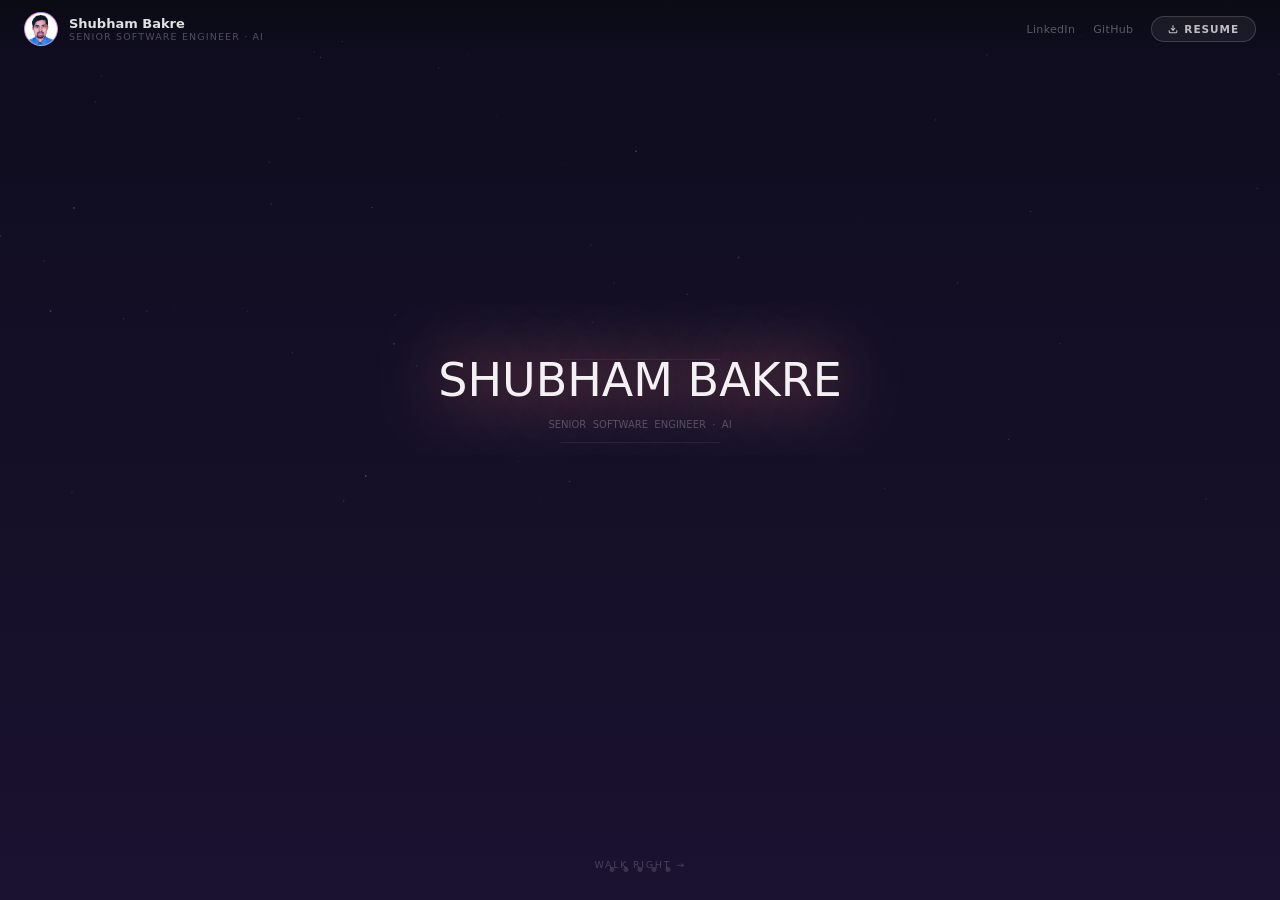
==== commit 39591024: "Portfolio redesign: rich zone colors, clean glowing platforms, no visual noise" ====
--- a/index.html
+++ b/index.html
@@ -18,793 +18,642 @@
   <link rel="canonical" href="https://shubhambakre.com/" />
   <meta name="robots" content="index, follow" />
   <script type="application/ld+json">
-  {
-    "@context": "https://schema.org",
-    "@type": "Person",
-    "name": "Shubham Bakre",
-    "url": "https://shubhambakre.com",
-    "image": "https://shubhambakre.com/assets/photo.jpg",
-    "jobTitle": "Senior Software Engineer",
-    "worksFor": { "@type": "Organization", "name": "Walmart" },
-    "alumniOf": [{ "@type": "CollegeOrUniversity", "name": "Arizona State University" }],
-    "email": "shubhambakre@gmail.com",
-    "sameAs": ["https://linkedin.com/in/shubhambakre","https://github.com/shubhambakre"]
-  }
+  {"@context":"https://schema.org","@type":"Person","name":"Shubham Bakre","url":"https://shubhambakre.com","image":"https://shubhambakre.com/assets/photo.jpg","jobTitle":"Senior Software Engineer","worksFor":{"@type":"Organization","name":"Walmart"},"alumniOf":[{"@type":"CollegeOrUniversity","name":"Arizona State University"}],"email":"shubhambakre@gmail.com","sameAs":["https://linkedin.com/in/shubhambakre","https://github.com/shubhambakre"]}
   </script>
-
   <style>
-    *, *::before, *::after { margin:0; padding:0; box-sizing:border-box; }
-    html, body { width:100%; height:100%; overflow:hidden; background:#07080f; font-family:'Segoe UI',system-ui,-apple-system,sans-serif; -webkit-font-smoothing:antialiased; }
-    canvas { display:block; position:fixed; top:0; left:0; width:100%; height:100%; }
-
-    /* ── HUD: floating, no border, gradient fade ── */
-    #hud {
-      position:fixed; top:0; left:0; right:0; height:60px;
-      display:flex; align-items:center; justify-content:space-between;
-      padding:0 28px; z-index:300;
-      background:linear-gradient(180deg,rgba(7,8,15,0.88) 0%,rgba(7,8,15,0) 100%);
+    *,*::before,*::after{margin:0;padding:0;box-sizing:border-box;}
+    html,body{width:100%;height:100%;overflow:hidden;background:#0a0b14;font-family:'Segoe UI',system-ui,-apple-system,sans-serif;-webkit-font-smoothing:antialiased;}
+    canvas{display:block;position:fixed;top:0;left:0;}
+
+    /* HUD */
+    #hud{
+      position:fixed;top:0;left:0;right:0;height:58px;z-index:300;
+      display:flex;align-items:center;justify-content:space-between;
+      padding:0 24px;
+      background:linear-gradient(to bottom,rgba(10,11,20,.92) 0%,transparent 100%);
       pointer-events:none;
     }
-    #hud > * { pointer-events:auto; }
-    #hud-left { display:flex; align-items:center; gap:12px; }
-    #hud-avatar {
-      width:34px; height:34px; border-radius:50%; flex-shrink:0;
-      overflow:hidden; border:1.5px solid rgba(255,255,255,0.15);
-      background:linear-gradient(135deg,#e8657a,#c084fc);
-      display:flex; align-items:center; justify-content:center;
-      font-size:12px; font-weight:700; color:#fff; letter-spacing:0;
-    }
-    #hud-avatar img { width:100%; height:100%; object-fit:cover; display:block; }
-    #hud-meta { display:flex; flex-direction:column; gap:2px; }
-    #hud-name { color:rgba(255,255,255,0.90); font-size:13.5px; font-weight:600; line-height:1; }
-    #hud-role { color:rgba(255,255,255,0.30); font-size:10px; letter-spacing:.1em; text-transform:uppercase; line-height:1; }
-    #hud-right { display:flex; align-items:center; gap:20px; }
-    .hud-link {
-      color:rgba(255,255,255,0.35); font-size:11.5px; text-decoration:none;
-      letter-spacing:.04em; transition:color .25s;
-    }
-    .hud-link:hover { color:rgba(255,255,255,0.80); }
-    #resume-btn {
-      font-size:11px; font-weight:600; letter-spacing:.08em; text-transform:uppercase;
-      color:rgba(255,255,255,0.75); text-decoration:none;
-      padding:7px 18px; border-radius:20px;
-      border:1px solid rgba(255,255,255,0.18);
-      background:rgba(255,255,255,0.06);
-      transition:background .22s, border-color .22s, color .22s;
-      display:flex; align-items:center; gap:7px;
-    }
-    #resume-btn:hover { background:rgba(255,255,255,0.13); border-color:rgba(255,255,255,0.35); color:#fff; }
-
-    /* ── OVERLAY: centered reveal, no card feel ── */
-    #overlay {
-      position:fixed; inset:0; z-index:200;
-      display:flex; align-items:center; justify-content:center;
-      background:rgba(7,8,15,0);
-      transition:background .55s cubic-bezier(.4,0,.2,1);
+    #hud>*{pointer-events:auto;}
+    #hud-l{display:flex;align-items:center;gap:11px;}
+    #av{
+      width:34px;height:34px;border-radius:50%;overflow:hidden;flex-shrink:0;
+      background:linear-gradient(135deg,#f472b6,#818cf8);
+      display:flex;align-items:center;justify-content:center;
+      font-size:11px;font-weight:700;color:#fff;
+      border:1.5px solid rgba(255,255,255,0.14);
+    }
+    #av img{width:100%;height:100%;object-fit:cover;display:block;}
+    #hud-info{display:flex;flex-direction:column;gap:2px;}
+    #hud-name{color:rgba(255,255,255,.88);font-size:13px;font-weight:600;line-height:1;}
+    #hud-sub{color:rgba(255,255,255,.28);font-size:9.5px;letter-spacing:.12em;text-transform:uppercase;line-height:1;}
+    #hud-r{display:flex;align-items:center;gap:18px;}
+    .hl{color:rgba(255,255,255,.32);font-size:11px;text-decoration:none;letter-spacing:.03em;transition:color .2s;}
+    .hl:hover{color:rgba(255,255,255,.8);}
+    #rb{
+      color:rgba(255,255,255,.72);font-size:10.5px;font-weight:600;letter-spacing:.09em;text-transform:uppercase;
+      text-decoration:none;padding:6px 16px;border-radius:20px;
+      border:1px solid rgba(255,255,255,.16);background:rgba(255,255,255,.06);
+      display:flex;align-items:center;gap:6px;transition:all .2s;
+    }
+    #rb:hover{background:rgba(255,255,255,.12);border-color:rgba(255,255,255,.3);color:#fff;}
+
+    /* Overlay */
+    #ov{
+      position:fixed;inset:0;z-index:200;
+      display:flex;align-items:center;justify-content:center;
+      background:transparent;
       pointer-events:none;
-    }
-    #overlay.visible {
-      background:rgba(7,8,15,0.78);
-      pointer-events:auto;
-      backdrop-filter:blur(2px);
-      -webkit-backdrop-filter:blur(2px);
-    }
-    #ov-inner {
-      max-width:500px; width:calc(100% - 48px);
-      text-align:center;
-      opacity:0; transform:translateY(20px);
-      transition:opacity .5s cubic-bezier(.4,0,.2,1) .08s, transform .5s cubic-bezier(.4,0,.2,1) .08s;
-    }
-    #overlay.visible #ov-inner { opacity:1; transform:translateY(0); }
-    #ov-label {
-      font-size:9.5px; font-weight:700; letter-spacing:.22em; text-transform:uppercase;
-      color:var(--ac); margin-bottom:20px; opacity:.8;
-    }
-    #ov-title {
-      font-size:clamp(28px,5vw,42px); font-weight:300;
-      color:#fff; line-height:1.1; margin-bottom:22px;
-      letter-spacing:-.025em;
-    }
-    #ov-body {
-      font-size:13.5px; color:rgba(255,255,255,0.52);
-      line-height:1.78; margin-bottom:32px;
-    }
-    #ov-body h4 {
-      font-size:9px; font-weight:700; letter-spacing:.18em; text-transform:uppercase;
-      color:var(--ac); margin:20px 0 7px; opacity:.75;
-    }
-    #ov-body p { margin-bottom:6px; }
-    #ov-body strong { color:rgba(255,255,255,0.80); font-weight:500; }
-    #ov-body a { color:var(--ac); text-decoration:none; opacity:.9; }
-    #ov-body a:hover { opacity:1; }
-    #ov-body ul { list-style:none; padding:0; }
-    #ov-body li { padding:2px 0; }
-    #ov-body li::before { content:'— '; color:var(--ac); opacity:.5; }
-    #ov-continue {
-      display:inline-flex; align-items:center; gap:8px;
-      font-size:10px; font-weight:600; letter-spacing:.14em; text-transform:uppercase;
-      color:rgba(255,255,255,0.28); cursor:pointer;
-      background:none; border:none; padding:10px 20px;
-      transition:color .22s;
-    }
-    #ov-continue:hover { color:rgba(255,255,255,0.65); }
-    #ov-continue span { display:inline-block; transition:transform .2s; }
-    #ov-continue:hover span { transform:translateX(4px); }
-
-    /* ── PROGRESS DOTS ── */
-    #progress {
-      position:fixed; bottom:32px; left:50%; transform:translateX(-50%);
-      display:flex; gap:10px; z-index:300; align-items:center;
-    }
-    .pdot {
-      width:5px; height:5px; border-radius:50%;
-      background:rgba(255,255,255,0.15);
-      transition:background .4s, transform .3s, width .3s;
-    }
-    .pdot.done { background:rgba(255,255,255,0.35); }
-    .pdot.active { background:var(--ac); transform:scale(1.6); }
-
-    /* ── ARROW HINT ── */
-    #arrow-hint {
-      position:fixed; bottom:60px; left:50%; transform:translateX(-50%);
-      font-size:10px; letter-spacing:.16em; text-transform:uppercase;
-      color:rgba(255,255,255,0.18); z-index:300;
-      transition:opacity 1.2s; pointer-events:none; white-space:nowrap;
-    }
-
-    /* ── MOBILE CONTROLS ── */
-    #mctrl {
-      position:fixed; bottom:20px; left:16px; right:16px;
-      display:flex; justify-content:space-between; align-items:flex-end;
-      z-index:300; pointer-events:none;
-    }
-    .cbtn {
-      width:54px; height:54px; border-radius:50%;
-      background:rgba(255,255,255,0.06); border:1px solid rgba(255,255,255,0.10);
-      color:rgba(255,255,255,0.40); font-size:20px;
-      display:flex; align-items:center; justify-content:center;
-      pointer-events:auto; user-select:none; cursor:pointer;
-      -webkit-tap-highlight-color:transparent;
-      transition:background .12s;
-    }
-    .cbtn:active { background:rgba(255,255,255,0.14); }
-    #mctrl-left { display:flex; gap:10px; }
-    @media (min-width:768px) { #mctrl { display:none; } #arrow-hint { bottom:32px; } }
+      transition:background .5s ease;
+    }
+    #ov.on{background:rgba(6,7,14,.82);pointer-events:auto;backdrop-filter:blur(3px);-webkit-backdrop-filter:blur(3px);}
+    #ovi{
+      max-width:480px;width:calc(100% - 40px);text-align:center;
+      opacity:0;transform:translateY(18px);
+      transition:opacity .45s ease .06s,transform .45s ease .06s;
+    }
+    #ov.on #ovi{opacity:1;transform:none;}
+    #ov-tag{font-size:9px;font-weight:700;letter-spacing:.22em;text-transform:uppercase;color:var(--ac);margin-bottom:18px;opacity:.8;}
+    #ov-h{font-size:clamp(26px,4.5vw,40px);font-weight:300;color:#fff;line-height:1.1;margin-bottom:20px;letter-spacing:-.022em;}
+    #ov-b{font-size:13px;color:rgba(255,255,255,.5);line-height:1.8;margin-bottom:28px;}
+    #ov-b h4{font-size:8.5px;font-weight:700;letter-spacing:.2em;text-transform:uppercase;color:var(--ac);margin:18px 0 6px;opacity:.75;}
+    #ov-b p{margin-bottom:5px;}
+    #ov-b strong{color:rgba(255,255,255,.78);font-weight:500;}
+    #ov-b a{color:var(--ac);text-decoration:none;}
+    #ov-b ul{list-style:none;padding:0;}
+    #ov-b li::before{content:'— ';color:var(--ac);opacity:.5;}
+    #ov-btn{
+      display:inline-flex;align-items:center;gap:8px;
+      font-size:9.5px;font-weight:600;letter-spacing:.15em;text-transform:uppercase;
+      color:rgba(255,255,255,.28);background:none;border:none;cursor:pointer;
+      padding:10px 18px;transition:color .2s;
+    }
+    #ov-btn:hover{color:rgba(255,255,255,.65);}
+    #ov-btn em{font-style:normal;transition:transform .2s;display:inline-block;}
+    #ov-btn:hover em{transform:translateX(4px);}
+
+    /* Progress */
+    #prog{
+      position:fixed;bottom:28px;left:50%;transform:translateX(-50%);
+      display:flex;gap:9px;align-items:center;z-index:300;
+    }
+    .pd{width:5px;height:5px;border-radius:50%;background:rgba(255,255,255,.14);transition:background .4s,transform .3s;}
+    .pd.done{background:rgba(255,255,255,.32);}
+    .pd.now{background:var(--ac);transform:scale(1.55);}
+
+    /* Hint */
+    #hint{
+      position:fixed;bottom:54px;left:50%;transform:translateX(-50%);
+      font-size:9.5px;letter-spacing:.18em;text-transform:uppercase;
+      color:rgba(255,255,255,.2);z-index:300;transition:opacity 1.4s;
+      pointer-events:none;white-space:nowrap;
+    }
+
+    /* Mobile */
+    #mc{
+      position:fixed;bottom:18px;left:16px;right:16px;
+      display:flex;justify-content:space-between;align-items:flex-end;z-index:300;pointer-events:none;
+    }
+    .cb{
+      width:52px;height:52px;border-radius:50%;
+      background:rgba(255,255,255,.06);border:1px solid rgba(255,255,255,.10);
+      color:rgba(255,255,255,.38);font-size:19px;
+      display:flex;align-items:center;justify-content:center;
+      pointer-events:auto;user-select:none;cursor:pointer;
+      -webkit-tap-highlight-color:transparent;transition:background .12s;
+    }
+    .cb:active{background:rgba(255,255,255,.14);}
+    #mc-l{display:flex;gap:9px;}
+    @media(min-width:768px){#mc{display:none;}#hint{bottom:30px;}}
   </style>
 </head>
 <body>
 
-<!-- HUD -->
 <div id="hud">
-  <div id="hud-left">
-    <div id="hud-avatar">
-      <img src="assets/photo.jpg" alt="SB" onerror="this.parentNode.innerHTML='SB'">
-    </div>
-    <div id="hud-meta">
+  <div id="hud-l">
+    <div id="av"><img src="assets/photo.jpg" alt="SB" onerror="this.parentNode.innerHTML='SB'"></div>
+    <div id="hud-info">
       <div id="hud-name">Shubham Bakre</div>
-      <div id="hud-role">Senior Software Engineer · AI</div>
+      <div id="hud-sub">Senior Software Engineer · AI</div>
     </div>
   </div>
-  <div id="hud-right">
-    <a href="https://linkedin.com/in/shubhambakre" target="_blank" rel="noopener" class="hud-link">LinkedIn</a>
-    <a href="https://github.com/shubhambakre" target="_blank" rel="noopener" class="hud-link">GitHub</a>
-    <a href="assets/resume.pdf" download id="resume-btn">
-      <svg width="11" height="11" viewBox="0 0 24 24" fill="none" stroke="currentColor" stroke-width="2.5"><path d="M21 15v4a2 2 0 0 1-2 2H5a2 2 0 0 1-2-2v-4"/><polyline points="7 10 12 15 17 10"/><line x1="12" y1="15" x2="12" y2="3"/></svg>
+  <div id="hud-r">
+    <a href="https://linkedin.com/in/shubhambakre" target="_blank" rel="noopener" class="hl">LinkedIn</a>
+    <a href="https://github.com/shubhambakre" target="_blank" rel="noopener" class="hl">GitHub</a>
+    <a href="assets/resume.pdf" download id="rb">
+      <svg width="10" height="10" viewBox="0 0 24 24" fill="none" stroke="currentColor" stroke-width="2.5"><path d="M21 15v4a2 2 0 01-2 2H5a2 2 0 01-2-2v-4"/><polyline points="7 10 12 15 17 10"/><line x1="12" y1="15" x2="12" y2="3"/></svg>
       Resume
     </a>
   </div>
 </div>
 
-<!-- Info Overlay -->
-<div id="overlay">
-  <div id="ov-inner">
-    <div id="ov-label"></div>
-    <div id="ov-title"></div>
-    <div id="ov-body"></div>
-    <button id="ov-continue">Continue <span>→</span></button>
+<div id="ov">
+  <div id="ovi">
+    <div id="ov-tag"></div>
+    <div id="ov-h"></div>
+    <div id="ov-b"></div>
+    <button id="ov-btn">Continue <em>→</em></button>
   </div>
 </div>
 
-<!-- Progress dots -->
-<div id="progress">
-  <div class="pdot" id="pd0"></div>
-  <div class="pdot" id="pd1"></div>
-  <div class="pdot" id="pd2"></div>
-  <div class="pdot" id="pd3"></div>
-  <div class="pdot" id="pd4"></div>
+<div id="prog">
+  <div class="pd" id="p0"></div><div class="pd" id="p1"></div>
+  <div class="pd" id="p2"></div><div class="pd" id="p3"></div><div class="pd" id="p4"></div>
 </div>
-
-<!-- Arrow hint -->
-<div id="arrow-hint">walk right →</div>
-
-<!-- Mobile controls -->
-<div id="mctrl">
-  <div id="mctrl-left">
-    <button class="cbtn" data-act="left">←</button>
-    <button class="cbtn" data-act="right">→</button>
+<div id="hint">walk right →</div>
+
+<div id="mc">
+  <div id="mc-l">
+    <button class="cb" data-a="left">←</button>
+    <button class="cb" data-a="right">→</button>
   </div>
-  <button class="cbtn" data-act="jump">↑</button>
+  <button class="cb" data-a="jump">↑</button>
 </div>
 
 <canvas id="c"></canvas>
-
 <script>
-// ═══════════════════════════════════════════════════════
-//  MONUMENT VALLEY PORTFOLIO  ·  Shubham Bakre
-// ═══════════════════════════════════════════════════════
-
-// ── Zone definitions ────────────────────────────────────
-const ZONES = [
-  { label:'01 — About',      accent:'#e8727f', bg0:'#07080f', bg1:'#11071a' },
-  { label:'02 — Projects',   accent:'#38bfa8', bg0:'#060f0e', bg1:'#061918' },
-  { label:'03 — Experience', accent:'#e8b84b', bg0:'#0e0a04', bg1:'#1a1104' },
-  { label:'04 — Skills',     accent:'#6ee7b7', bg0:'#050f09', bg1:'#071a0f' },
-  { label:'05 — Contact',    accent:'#b57bee', bg0:'#08050f', bg1:'#100520' },
+// ─────────────────────────────────────────────────
+//  PORTFOLIO  ·  Shubham Bakre  ·  shubhambakre.com
+// ─────────────────────────────────────────────────
+
+// Zone definitions — rich, distinct backgrounds
+const Z=[
+  {tag:'01 / About',      ac:'#f87171', sky0:'#0f0c1e', sky1:'#1a1230'},  // deep indigo, rose
+  {tag:'02 / Projects',   ac:'#34d399', sky0:'#0a1810', sky1:'#0e2418'},  // deep forest, emerald
+  {tag:'03 / Experience', ac:'#fbbf24', sky0:'#160f02', sky1:'#241800'},  // deep amber, gold
+  {tag:'04 / Skills',     ac:'#60a5fa', sky0:'#080e1f', sky1:'#0c1630'},  // deep navy, blue
+  {tag:'05 / Contact',    ac:'#c084fc', sky0:'#110820', sky1:'#1c0d30'},  // deep violet, lavender
 ];
 
-// ── Card content ────────────────────────────────────────
-const CARDS = [
-  {
-    title:'Shubham Bakre',
-    body:`<p>Senior Software Engineer at Walmart Labs, Sunnyvale.</p>
-<p>I build production AI systems — LLM pipelines, distributed data platforms, and backend infrastructure that scales to hundreds of millions of records.</p>
+const CARDS=[
+  {title:'Shubham Bakre',body:`
+<p>Senior Software Engineer at Walmart Labs, Sunnyvale.</p>
+<p>I build production AI systems — LLM pipelines, distributed data platforms, and backend infrastructure that scales.</p>
 <h4>Currently</h4>
-<p>LLM chatbot over a 550M-SKU inventory dataset. Zero SQL required from users. Powered by Vertex AI + BigQuery NL2SQL.</p>
+<p>LLM chatbot over a 550M-SKU inventory dataset. Zero SQL from users. Vertex AI + BigQuery NL2SQL.</p>
 <h4>Education</h4>
-<p>MS Computer Science · Arizona State University · GPA 3.7<br>Udacity Deep Learning Nanodegree</p>`
-  },
-  {
-    title:'Selected Work',
-    body:`<h4>go-llm-gateway</h4>
-<p>Production API gateway for LLM requests — rate limiting, cost tracking, model failover. Go, zero deps.</p>
+<p>MS Computer Science · Arizona State University · 3.7 GPA<br>Udacity Deep Learning Nanodegree</p>`},
+  {title:'Selected Work',body:`
+<h4>go-llm-gateway</h4>
+<p>Production API gateway — rate limiting, cost tracking, model failover. Go, zero dependencies.</p>
 <h4>vertex-ai-rag-pipeline</h4>
-<p>End-to-end RAG on Google Vertex AI. BigQuery Vector Search, LangChain, semantic retrieval at scale.</p>
+<p>End-to-end RAG on Vertex AI. BigQuery Vector Search + LangChain + semantic retrieval.</p>
 <h4>llm-eval-harness</h4>
-<p>LLM evaluation framework — faithfulness scoring, LLM-as-judge, batch runner, CSV/JSON export.</p>`
-  },
-  {
-    title:'Career Timeline',
-    body:`<h4>Walmart Global Tech · Feb 2026 – Present</h4>
-<p><strong>Senior Software Engineer</strong> — LLM chatbot, Vertex AI NL2SQL, 550M-SKU data platform, Spark ML pipelines.</p>
+<p>LLM evaluation — faithfulness scoring, LLM-as-judge, batch runner, export. Python + Gemini.</p>`},
+  {title:'Career',body:`
+<h4>Walmart Global Tech · Feb 2026 – Present</h4>
+<p><strong>Senior Software Engineer</strong> — LLM chatbot, NL2SQL, 550M-SKU data platform, Spark ML.</p>
 <h4>Walmart Global Tech · Feb 2023 – Feb 2026</h4>
-<p><strong>Software Engineer III</strong> — Distributed inventory systems, BigQuery analytics, ML model integration.</p>
+<p><strong>Software Engineer III</strong> — Distributed inventory, BigQuery analytics, ML integration.</p>
 <h4>Choice Hotels · Jun 2022 – Feb 2023</h4>
-<p>Big data engineering. Hadoop, Spark, Airflow.</p>
+<p>Big data engineering. Hadoop · Spark · Airflow.</p>
 <h4>Zelle · 2021 – 2022</h4>
-<p>High-value payment backend. Java, Spring Boot.</p>
+<p>High-value payment backend. Java · Spring Boot.</p>
 <h4>American Express · 2020</h4>
-<p>ML intern. Predictive models, TensorFlow, Python.</p>`
-  },
-  {
-    title:'Tech Stack',
-    body:`<h4>AI / ML</h4>
+<p>ML intern. TensorFlow · Python.</p>`},
+  {title:'Tech Stack',body:`
+<h4>AI / ML</h4>
 <ul><li>Vertex AI · LLM Integration · RAG · NL2SQL</li><li>Vector DBs · LangChain · TensorFlow · PyTorch</li></ul>
-<h4>Backend & Systems</h4>
-<ul><li>Go · Java · Python · Scala · Spring Boot</li><li>REST APIs · gRPC · PostgreSQL · Docker</li></ul>
+<h4>Backend</h4>
+<ul><li>Go · Java · Python · Scala · Spring Boot · gRPC</li></ul>
 <h4>Data & Cloud</h4>
-<ul><li>GCP · BigQuery · Apache Spark · Airflow</li><li>Hadoop · AWS (EC2, EMR, S3, Athena)</li></ul>`
-  },
-  {
-    title:"Let's Build Something.",
-    body:`<p>If you're working on LLM platforms, agent infrastructure, or AI-native products and need production engineering depth — reach out.</p>
-<p style="margin-top:20px"><a href="mailto:shubhambakre@gmail.com">shubhambakre@gmail.com</a></p>
+<ul><li>GCP · BigQuery · Apache Spark · Airflow · Docker</li><li>AWS — EC2 · EMR · S3 · Athena</li></ul>`},
+  {title:"Let's connect.",body:`
+<p>Working on LLM platforms, agent infra, or AI-native products?<br>I'd like to hear from you.</p>
+<p style="margin-top:18px"><a href="mailto:shubhambakre@gmail.com">shubhambakre@gmail.com</a></p>
 <p><a href="https://linkedin.com/in/shubhambakre" target="_blank">LinkedIn ↗</a> &nbsp;·&nbsp; <a href="https://github.com/shubhambakre" target="_blank">GitHub ↗</a></p>
-<p style="margin-top:24px">
-  <a href="assets/resume.pdf" download style="display:inline-flex;align-items:center;gap:8px;padding:10px 26px;border:1px solid var(--ac);border-radius:24px;color:var(--ac);font-size:12px;font-weight:600;letter-spacing:.06em;text-transform:uppercase">
-    ↓ Download Resume
-  </a>
-</p>`
-  },
+<p style="margin-top:22px"><a href="assets/resume.pdf" download style="display:inline-flex;align-items:center;gap:8px;padding:9px 24px;border:1px solid var(--ac);border-radius:22px;color:var(--ac);font-size:11px;font-weight:600;letter-spacing:.08em;text-transform:uppercase">↓ Download Resume</a></p>`},
 ];
 
-// ── Canvas & resize ──────────────────────────────────────
-const canvas = document.getElementById('c');
-const ctx    = canvas.getContext('2d');
-let W, H;
-function resize() { W = canvas.width = window.innerWidth; H = canvas.height = window.innerHeight; }
-resize();
-window.addEventListener('resize', () => { resize(); if(state==='play') initLevel(); });
-
-// ── CSS accent var ───────────────────────────────────────
-function setAccent(col) { document.documentElement.style.setProperty('--ac', col); }
-setAccent(ZONES[0].accent);
-
-// ── Physics constants ────────────────────────────────────
-const GV=0.58, JF=-13.5, MXF=17, SPD=6.5, FRIC=0.72;
-const LW=1900, FLAG_X=1800;
-
-// ── Input ────────────────────────────────────────────────
-const K={}, TC={left:false,right:false,jump:false};
+// ── Canvas ──────────────────────────────────────
+const canvas=document.getElementById('c'), ctx=canvas.getContext('2d');
+let W,H;
+const resize=()=>{ W=canvas.width=window.innerWidth; H=canvas.height=window.innerHeight; };
+resize(); window.addEventListener('resize',()=>{ resize(); if(state==='play') buildLevel(); });
+
+function setAc(c){ document.documentElement.style.setProperty('--ac',c); }
+setAc(Z[0].ac);
+
+// ── Physics ─────────────────────────────────────
+const GV=0.60, JF=-13, MXF=17, SPD=6.5, FRIC=0.70;
+const LW=1900, FX=1820;  // world width, flag x
+
+// ── Input ───────────────────────────────────────
+const K={},TC={left:0,right:0,jump:0};
 window.addEventListener('keydown',e=>{
-  K[e.code]=true;
+  K[e.code]=1;
   if(['Space','ArrowUp','ArrowLeft','ArrowRight'].includes(e.code)) e.preventDefault();
-  if(e.code==='Space'||e.code==='Enter'||e.code==='KeyE') dismissOverlay();
+  if(['Space','Enter','KeyE'].includes(e.code)) closeOv();
 });
-window.addEventListener('keyup',e=>{ K[e.code]=false; });
-document.querySelectorAll('.cbtn').forEach(b=>{
-  const a=b.dataset.act;
-  b.addEventListener('touchstart',e=>{e.preventDefault();TC[a]=true;},{passive:false});
-  b.addEventListener('touchend',  e=>{e.preventDefault();TC[a]=false;},{passive:false});
-  b.addEventListener('mousedown', ()=>TC[a]=true);
-  b.addEventListener('mouseup',   ()=>TC[a]=false);
+window.addEventListener('keyup',e=>K[e.code]=0);
+document.querySelectorAll('.cb').forEach(b=>{
+  const a=b.dataset.a;
+  ['touchstart','mousedown'].forEach(ev=>b.addEventListener(ev,e=>{e.preventDefault();TC[a]=1;},{passive:false}));
+  ['touchend','mouseup','mouseleave'].forEach(ev=>b.addEventListener(ev,()=>TC[a]=0));
 });
-const IN={
-  get left(){  return K.ArrowLeft ||K.KeyA||TC.left;  },
-  get right(){ return K.ArrowRight||K.KeyD||TC.right; },
-  get jump(){  return K.ArrowUp   ||K.KeyW||K.Space||TC.jump; },
-};
-
-// ── Overlay system ────────────────────────────────────────
-const overlayEl   = document.getElementById('overlay');
-const ovLabel     = document.getElementById('ov-label');
-const ovTitle     = document.getElementById('ov-title');
-const ovBody      = document.getElementById('ov-body');
-const pdots       = [0,1,2,3,4].map(i=>document.getElementById('pd'+i));
-const arrowHint   = document.getElementById('arrow-hint');
-let ovOpen=false, ovIdx=-1, hintGone=false;
-
-function showOverlay(idx) {
-  if(ovOpen && ovIdx===idx) return;
-  const c=CARDS[idx], z=ZONES[idx];
-  setAccent(z.accent);
-  ovLabel.textContent = z.label;
-  ovTitle.textContent = c.title;
-  ovBody.innerHTML    = c.body;
-  pdots.forEach((d,i)=>{
-    d.className='pdot'+(i<idx?' done':i===idx?' active':'');
-  });
-  overlayEl.classList.add('visible');
-  ovOpen=true; ovIdx=idx;
-  if(player) player.frozen=true;
-}
-function dismissOverlay() {
-  if(!ovOpen) return;
-  overlayEl.classList.remove('visible');
-  ovOpen=false;
-  if(player) player.frozen=false;
-}
-document.getElementById('ov-continue').addEventListener('click', dismissOverlay);
-overlayEl.addEventListener('click', e=>{ if(e.target===overlayEl) dismissOverlay(); });
-
-function dismissHint() {
-  if(hintGone) return;
-  hintGone=true;
-  arrowHint.style.opacity='0';
-}
-
-// ── Colour helpers ────────────────────────────────────────
-function lerp(a,b,t){ return a+(b-a)*t; }
-function lerpHex(c1,c2,t){
-  const p=s=>parseInt(s,16);
-  const r1=p(c1.slice(1,3)),g1=p(c1.slice(3,5)),b1=p(c1.slice(5,7));
-  const r2=p(c2.slice(1,3)),g2=p(c2.slice(3,5)),b2=p(c2.slice(5,7));
-  return '#'+[lerp(r1,r2,t),lerp(g1,g2,t),lerp(b1,b2,t)]
-    .map(v=>Math.round(v).toString(16).padStart(2,'0')).join('');
-}
-function zoneColors(zt) {
-  const i=Math.min(Math.floor(zt),ZONES.length-2), f=zt-i;
-  return {
-    bg0:    lerpHex(ZONES[i].bg0,   ZONES[i+1].bg0,   f),
-    bg1:    lerpHex(ZONES[i].bg1,   ZONES[i+1].bg1,   f),
-    accent: lerpHex(ZONES[i].accent, ZONES[i+1].accent, f),
-  };
-}
-
-// ── Stars & background shapes ──────────────────────────────
-const STARS = Array.from({length:55},(_,i)=>({
-  x: (i*193.7)%LW, y: Math.random()*.6,
-  s: Math.random()<.18?1.5:1, p: .04+Math.random()*.10,
-}));
-const PILLARS=[
-  {x:320,h:280,w:2,p:.05},{x:680,h:340,w:2,p:.04},{x:1050,h:260,w:2,p:.06},
-  {x:1380,h:310,w:2,p:.045},{x:1700,h:290,w:2,p:.05},
-  {x:500,h:420,w:28,p:.07},{x:950,h:380,w:22,p:.06},{x:1250,h:440,w:26,p:.05},
-];
-
+const IN={get l(){return K.ArrowLeft||K.KeyA||TC.left;},get r(){return K.ArrowRight||K.KeyD||TC.right;},get j(){return K.ArrowUp||K.KeyW||K.Space||TC.jump;}};
+
+// ── Overlay ─────────────────────────────────────
+const ovEl=document.getElementById('ov'),ovTag=document.getElementById('ov-tag'),ovH=document.getElementById('ov-h'),ovB=document.getElementById('ov-b');
+const pds=[0,1,2,3,4].map(i=>document.getElementById('p'+i));
+let ovOn=false,ovIdx=-1,hintGone=false;
+
+function openOv(i){
+  if(ovOn&&ovIdx===i) return;
+  const z=Z[i],c=CARDS[i];
+  setAc(z.ac); ovTag.textContent=z.tag; ovH.textContent=c.title; ovB.innerHTML=c.body;
+  pds.forEach((d,j)=>d.className='pd'+(j<i?' done':j===i?' now':''));
+  ovEl.classList.add('on'); ovOn=true; ovIdx=i;
+  if(pl) pl.frozen=true;
+}
+function closeOv(){
+  if(!ovOn) return;
+  ovEl.classList.remove('on'); ovOn=false;
+  if(pl) pl.frozen=false;
+}
+document.getElementById('ov-btn').addEventListener('click',closeOv);
+ovEl.addEventListener('click',e=>{ if(e.target===ovEl) closeOv(); });
+
+// ── Helpers ─────────────────────────────────────
+const lerp=(a,b,t)=>a+(b-a)*t;
+function lerpHex(a,b,t){
+  const h=s=>parseInt(s,16);
+  return '#'+[[1,3],[3,5],[5,7]].map(([s,e])=>Math.round(lerp(h(a.slice(s,e)),h(b.slice(s,e)),t)).toString(16).padStart(2,'0')).join('');
+}
+function zoneCols(zt){
+  const i=Math.min(Math.floor(zt),Z.length-2),f=zt-i;
+  return { sky0:lerpHex(Z[i].sky0,Z[i+1].sky0,f), sky1:lerpHex(Z[i].sky1,Z[i+1].sky1,f), ac:lerpHex(Z[i].ac,Z[i+1].ac,f) };
+}
+function ov(a,b){return a.x<b.x+b.w&&a.x+a.w>b.x&&a.y<b.y+b.h&&a.y+a.h>b.y;}
+
+// ── Stars ───────────────────────────────────────
+const STARS=Array.from({length:70},(_,i)=>({x:(i*197.3)%LW,y:Math.random()*.62,s:Math.random()<.2?1.5:1,p:.03+Math.random()*.08}));
+
+// ── Background ──────────────────────────────────
 function drawBG(cx,col,t){
+  // Sky gradient
   const g=ctx.createLinearGradient(0,0,0,H);
-  g.addColorStop(0,col.bg0); g.addColorStop(1,col.bg1);
+  g.addColorStop(0,col.sky0); g.addColorStop(1,col.sky1);
   ctx.fillStyle=g; ctx.fillRect(0,0,W,H);
 
   // Stars
   for(const s of STARS){
     const sx=((s.x-cx*s.p)%W+W)%W;
-    const a=.18+.14*Math.sin(t*.012+s.x*.01);
-    ctx.fillStyle=`rgba(255,255,255,${a})`;
-    ctx.fillRect(sx,s.y*H,s.s,s.s);
-  }
-
-  // Background architectural pillars
-  ctx.save();
-  for(const p of PILLARS){
-    const sx=((p.x-cx*p.p)%(W+120)+W+120)%(W+120)-60;
-    if(p.w<8){
-      // Thin line
-      ctx.strokeStyle='rgba(255,255,255,0.035)';
-      ctx.lineWidth=p.w;
-      ctx.beginPath(); ctx.moveTo(sx,H*.08); ctx.lineTo(sx,H*.08+p.h); ctx.stroke();
+    ctx.globalAlpha=.15+.1*Math.sin(t*.013+s.x*.02);
+    ctx.fillStyle='#fff'; ctx.fillRect(sx,s.y*H,s.s,s.s);
+  }
+  ctx.globalAlpha=1;
+
+  // Soft horizon glow matching accent
+  const hg=ctx.createLinearGradient(0,H*.6,0,H);
+  hg.addColorStop(0,col.ac+'00'); hg.addColorStop(1,col.ac+'12');
+  ctx.fillStyle=hg; ctx.fillRect(0,H*.6,W,H*.4);
+}
+
+// ── Platform ─────────────────────────────────────
+// Clean flat design: dark fill + accent glowing top edge
+class Plat{
+  constructor(x,y,w,h,type,label){
+    this.x=x;this.y=y;this.w=w;this.h=h;this.type=type||'stone';this.label=label||'';
+  }
+  draw(cx,ac){
+    const sx=this.x-cx; if(sx+this.w<-20||sx>W+20) return;
+    const {y,w,h}=this,x=sx;
+
+    // Body
+    if(this.type==='ground'){
+      ctx.fillStyle='rgba(255,255,255,0.04)';
+      ctx.fillRect(x,y,w,h);
+      // Subtle side edge
+      ctx.strokeStyle='rgba(255,255,255,0.06)';
+      ctx.lineWidth=1; ctx.strokeRect(x+.5,y+.5,w-1,h-1);
     } else {
-      // Tower block
-      ctx.fillStyle='rgba(255,255,255,0.018)';
-      ctx.fillRect(sx,H*.05,p.w,p.h);
-      // Battlements
-      ctx.fillStyle='rgba(255,255,255,0.018)';
-      for(let b=0;b<3;b++) ctx.fillRect(sx+b*(p.w/3+1),H*.05-12,p.w/3-1,12);
-    }
-  }
-  ctx.restore();
-
-  // Vanishing-point floor grid (Monument Valley feel)
-  const gy=H*.84;
-  ctx.save();
-  ctx.strokeStyle='rgba(255,255,255,0.022)'; ctx.lineWidth=.6;
-  for(let i=0;i<=14;i++){
-    const gx=(i/14)*W;
-    ctx.beginPath(); ctx.moveTo(gx,gy); ctx.lineTo(W/2+(gx-W/2)*.06,H); ctx.stroke();
-  }
-  for(let j=0;j<=5;j++){
-    const fy=gy+j*(H-gy)/5;
-    const spread=(fy-gy)/(H-gy);
-    const x0=W/2-(W/2)*spread, x1=W/2+(W/2)*spread;
-    ctx.beginPath(); ctx.moveTo(x0,fy); ctx.lineTo(x1,fy); ctx.stroke();
-  }
-  ctx.restore();
-}
-
-// ── Isometric platform ────────────────────────────────────
-class IsoPlatform {
-  constructor(x,y,w,h,d,type,label){
-    this.x=x; this.y=y; this.w=w; this.h=h; this.d=d||20;
-    this.type=type||'stone'; this.label=label||'';
-  }
-  draw(cx,accent){
-    const sx=this.x-cx;
-    if(sx+this.w+this.d<-40||sx>W+40) return;
-    const {x:_,y,w,h,d}=this, x=sx;
-    let top,front,right,edge,lc;
-    if(this.type==='ground'){
-      top='rgba(255,255,255,0.055)'; front='rgba(255,255,255,0.022)';
-      right='rgba(0,0,0,0.28)'; edge='rgba(255,255,255,0.08)'; lc=null;
-    } else if(this.type==='accent'){
-      top=accent+'22'; front=accent+'0f'; right='rgba(0,0,0,0.30)';
-      edge=accent+'55'; lc=null;
-    } else { // company
-      top=accent+'1a'; front=accent+'0d'; right='rgba(0,0,0,0.32)';
-      edge=accent+'66'; lc=this.label;
-    }
-    // top face
-    ctx.beginPath();
-    ctx.moveTo(x,y); ctx.lineTo(x+w,y);
-    ctx.lineTo(x+w+d,y-d*.5); ctx.lineTo(x+d,y-d*.5);
-    ctx.closePath(); ctx.fillStyle=top; ctx.fill();
-    // front face
-    ctx.beginPath();
-    ctx.moveTo(x,y); ctx.lineTo(x,y+h);
-    ctx.lineTo(x+w,y+h); ctx.lineTo(x+w,y);
-    ctx.closePath(); ctx.fillStyle=front; ctx.fill();
-    // right face
-    ctx.beginPath();
-    ctx.moveTo(x+w,y); ctx.lineTo(x+w+d,y-d*.5);
-    ctx.lineTo(x+w+d,y+h-d*.5); ctx.lineTo(x+w,y+h);
-    ctx.closePath(); ctx.fillStyle=right; ctx.fill();
-    // edges
-    ctx.strokeStyle='rgba(255,255,255,0.06)'; ctx.lineWidth=.5;
-    ctx.strokeRect(x,y,w,h);
-    ctx.beginPath(); ctx.moveTo(x,y);
-    ctx.lineTo(x+d,y-d*.5); ctx.lineTo(x+w+d,y-d*.5); ctx.lineTo(x+w,y);
-    ctx.strokeStyle='rgba(255,255,255,0.06)'; ctx.stroke();
-    // accent top edge
-    ctx.beginPath(); ctx.moveTo(x,y); ctx.lineTo(x+w,y);
-    ctx.strokeStyle=edge; ctx.lineWidth=1; ctx.stroke();
-    // label
-    if(lc){
-      ctx.fillStyle=accent+'bb'; ctx.font='bold 8px monospace';
+      // Raised / accent platform
+      const alpha=this.type==='company'?'20':'18';
+      ctx.fillStyle='rgba(255,255,255,0.05)';
+      ctx.fillRect(x,y,w,h);
+      ctx.strokeStyle='rgba(255,255,255,0.08)';
+      ctx.lineWidth=.5; ctx.strokeRect(x+.5,y+.5,w-1,h-1);
+    }
+
+    // Glowing top edge — the key detail
+    const edgeGrad=ctx.createLinearGradient(x,y,x+w,y);
+    if(this.type==='company'){
+      edgeGrad.addColorStop(0,ac+'00');
+      edgeGrad.addColorStop(.3,ac+'cc');
+      edgeGrad.addColorStop(.7,ac+'cc');
+      edgeGrad.addColorStop(1,ac+'00');
+    } else {
+      edgeGrad.addColorStop(0,'rgba(255,255,255,0)');
+      edgeGrad.addColorStop(.5,'rgba(255,255,255,.22)');
+      edgeGrad.addColorStop(1,'rgba(255,255,255,0)');
+    }
+    ctx.fillStyle=edgeGrad; ctx.fillRect(x,y,w,2);
+
+    // Subtle glow bloom under top edge
+    if(this.type==='company'||this.type==='accent'){
+      const bloom=ctx.createLinearGradient(0,y,0,y+30);
+      bloom.addColorStop(0,ac+'22'); bloom.addColorStop(1,ac+'00');
+      ctx.fillStyle=bloom; ctx.fillRect(x,y,w,30);
+    }
+
+    // Label
+    if(this.label){
       ctx.textAlign='center';
-      ctx.fillText(lc.toUpperCase(),x+w/2,y-d*.5-7);
-    }
-  }
-}
-
-// ── Floating skill orb ─────────────────────────────────────
-const SKILL_LABELS=['Go','Java','Python','GCP','Spark','BigQuery','Vertex AI','RAG','LangChain','Airflow'];
-class Orb {
+      ctx.fillStyle=ac+'99'; ctx.font='600 8px monospace';
+      ctx.fillText(this.label.toUpperCase(),x+w/2,y-10);
+    }
+  }
+}
+
+// ── Skill orb ────────────────────────────────────
+const SKILLS=['Go','Java','Python','GCP','Spark','BigQuery','Vertex AI','RAG','LangChain','Airflow'];
+class Orb{
   constructor(x,y,label){
-    this.x=x; this.y=y; this.label=label;
-    this.t=Math.random()*Math.PI*2;
-    this.collected=false; this.fly=0;
-  }
-  update(){ this.t+=.038; if(this.fly>0)this.fly--; }
-  draw(cx,accent){
+    this.x=x;this.y=y;this.label=label;
+    this.t=Math.random()*Math.PI*2; this.collected=false; this.fly=0;
+  }
+  update(){this.t+=.04; if(this.fly>0)this.fly--;}
+  draw(cx,ac){
     if(this.collected&&this.fly<=0) return;
-    const sx=this.x-cx;
-    if(sx<-30||sx>W+30) return;
-    const bob=Math.sin(this.t)*4;
-    const sy=this.y+bob;
+    const sx=this.x-cx; if(sx<-40||sx>W+40) return;
+    const bob=Math.sin(this.t)*4, sy=this.y+bob;
     if(this.collected){
-      ctx.globalAlpha=this.fly/18;
-      ctx.fillStyle=accent;
-      ctx.beginPath(); ctx.arc(sx+12,sy-(18-this.fly)*1.5,7,0,Math.PI*2); ctx.fill();
+      ctx.globalAlpha=this.fly/16; ctx.fillStyle=ac;
+      ctx.beginPath(); ctx.arc(sx+11,sy-(16-this.fly)*2,6,0,Math.PI*2); ctx.fill();
       ctx.globalAlpha=1; return;
     }
-    // glow
-    const gr=ctx.createRadialGradient(sx+12,sy+8,0,sx+12,sy+8,20);
-    gr.addColorStop(0,accent+'99'); gr.addColorStop(.6,accent+'33'); gr.addColorStop(1,accent+'00');
-    ctx.fillStyle=gr;
-    ctx.beginPath(); ctx.arc(sx+12,sy+8,20,0,Math.PI*2); ctx.fill();
-    // core
-    ctx.fillStyle=accent+'bb';
-    ctx.beginPath(); ctx.arc(sx+12,sy+8,7,0,Math.PI*2); ctx.fill();
-    ctx.fillStyle='rgba(255,255,255,0.6)';
-    ctx.beginPath(); ctx.arc(sx+9,sy+5,2.5,0,Math.PI*2); ctx.fill();
-    // label
-    ctx.fillStyle='rgba(255,255,255,0.65)';
-    ctx.font='700 8px monospace'; ctx.textAlign='center';
-    ctx.fillText(this.label,sx+12,sy-6);
-  }
-  checkCollect(player){
+    // Glow
+    const gr=ctx.createRadialGradient(sx+11,sy+8,0,sx+11,sy+8,22);
+    gr.addColorStop(0,ac+'88'); gr.addColorStop(.55,ac+'28'); gr.addColorStop(1,ac+'00');
+    ctx.fillStyle=gr; ctx.beginPath(); ctx.arc(sx+11,sy+8,22,0,Math.PI*2); ctx.fill();
+    // Core
+    ctx.fillStyle=ac+'cc';
+    ctx.beginPath(); ctx.arc(sx+11,sy+8,7,0,Math.PI*2); ctx.fill();
+    ctx.fillStyle='rgba(255,255,255,.55)';
+    ctx.beginPath(); ctx.arc(sx+8,sy+5,2.5,0,Math.PI*2); ctx.fill();
+    // Label
+    ctx.fillStyle='rgba(255,255,255,.62)'; ctx.font='700 8px monospace'; ctx.textAlign='center';
+    ctx.fillText(this.label,sx+11,sy-7);
+  }
+  check(player){
     if(this.collected) return false;
-    const dx=(player.x+player.w*.5)-(this.x+12);
-    const dy=(player.y+player.h*.5)-(this.y+8);
-    if(Math.sqrt(dx*dx+dy*dy)<34){ this.collected=true; this.fly=18; return true; }
+    const dx=(player.x+player.w/2)-(this.x+11), dy=(player.y+player.h/2)-(this.y+8);
+    if(dx*dx+dy*dy<36*36){this.collected=true;this.fly=16;return true;}
     return false;
   }
 }
 
-// ── Particle ──────────────────────────────────────────────
-class Particle {
+// ── Particle ─────────────────────────────────────
+class Part{
   constructor(x,y,col){
-    this.x=x; this.y=y; this.col=col;
-    this.vx=(Math.random()-.5)*4.5; this.vy=Math.random()*-4-1;
-    this.life=32; this.max=32; this.r=1+Math.random()*2.5;
-  }
-  update(){ this.vy+=.22; this.x+=this.vx; this.y+=this.vy; this.life--; }
+    this.x=x;this.y=y;this.col=col;
+    this.vx=(Math.random()-.5)*4; this.vy=-Math.random()*4-1;
+    this.life=30;this.max=30;this.r=1+Math.random()*2;
+  }
+  update(){this.vy+=.22;this.x+=this.vx;this.y+=this.vy;this.life--;}
   draw(cx){
-    ctx.globalAlpha=this.life/this.max;
-    ctx.fillStyle=this.col;
+    ctx.globalAlpha=this.life/this.max; ctx.fillStyle=this.col;
     ctx.beginPath(); ctx.arc(this.x-cx,this.y,this.r,0,Math.PI*2); ctx.fill();
     ctx.globalAlpha=1;
   }
 }
 
-// ── Player ────────────────────────────────────────────────
-function ov(a,b){ return a.x<b.x+b.w&&a.x+a.w>b.x&&a.y<b.y+b.h&&a.y+a.h>b.y; }
-
-class Player {
+// ── Player ───────────────────────────────────────
+class Player{
   constructor(x,y){
-    this.x=x; this.y=y; this.w=18; this.h=34;
-    this.vx=0; this.vy=0; this.onGround=false;
-    this.facing=1; this.walkT=0;
-    this.jBuf=0; this.coyote=0;
-    this.frozen=false; this.moved=false;
-  }
-  update(plats,orbs,parts,accent){
+    this.x=x;this.y=y;this.w=18;this.h=32;
+    this.vx=0;this.vy=0;this.onG=false;
+    this.facing=1;this.wt=0;
+    this.jb=0;this.coy=0;
+    this.frozen=false;this.moved=false;
+  }
+  update(plats,orbs,parts,ac){
     if(!this.frozen){
-      if(IN.left){  this.vx=lerp(this.vx,-SPD,.32); this.facing=-1; this.moved=true; }
-      else if(IN.right){ this.vx=lerp(this.vx, SPD,.32); this.facing= 1; this.moved=true; }
+      if(IN.l){this.vx=lerp(this.vx,-SPD,.3);this.facing=-1;this.moved=true;}
+      else if(IN.r){this.vx=lerp(this.vx,SPD,.3);this.facing=1;this.moved=true;}
       else this.vx*=FRIC;
-      if(IN.jump) this.jBuf=10; else if(this.jBuf>0) this.jBuf--;
-      if(this.onGround) this.coyote=10; else if(this.coyote>0) this.coyote--;
-      if(this.jBuf>0&&this.coyote>0){ this.vy=JF; this.jBuf=0; this.coyote=0; this.moved=true; }
-      if(!IN.jump&&this.vy<-3.5) this.vy+=2.2;
+      if(IN.j) this.jb=10; else if(this.jb>0) this.jb--;
+      if(this.onG) this.coy=10; else if(this.coy>0) this.coy--;
+      if(this.jb>0&&this.coy>0){this.vy=JF;this.jb=0;this.coy=0;this.moved=true;}
+      if(!IN.j&&this.vy<-3.5) this.vy+=2.2;
     } else {
-      this.vx*=.80;
+      this.vx*=.78;
     }
     this.vy=Math.min(this.vy+GV,MXF);
-    this.x+=this.vx;
-    this.x=Math.max(0,Math.min(this.x,LW-this.w));
-    this.y+=this.vy;
-    this.onGround=false;
-    this._collide(plats);
-    if(this.onGround&&Math.abs(this.vx)>.3) this.walkT+=.20; else if(this.onGround) this.walkT=0;
-    for(const o of orbs){
-      if(o.checkCollect(this)) for(let i=0;i<5;i++) parts.push(new Particle(o.x,o.y,accent));
-    }
-  }
-  _collide(plats){
-    // X axis
+    this.x+=this.vx; this.x=Math.max(0,Math.min(this.x,LW-this.w));
+    this.y+=this.vy; this.onG=false;
+    this._col(plats);
+    if(this.onG&&Math.abs(this.vx)>.3) this.wt+=.2; else if(this.onG) this.wt=0;
+    for(const o of orbs) if(o.check(this)) for(let i=0;i<5;i++) parts.push(new Part(o.x,o.y,ac));
+  }
+  _col(plats){
     for(const p of plats){
       if(!ov(this,p)) continue;
       if(this.vx>0){
-        const ledge=p.y-(this.y+this.h);
-        if(ledge>-22&&ledge<=0){ this.y=p.y-this.h; this.onGround=true; }
-        else { this.x=p.x-this.w; this.vx=0; }
-      } else if(this.vx<0){
-        this.x=p.x+p.w; this.vx=0;
-      }
-    }
-    // Y axis
+        const step=p.y-(this.y+this.h);
+        if(step>-22&&step<=0){this.y=p.y-this.h;this.onG=true;}
+        else{this.x=p.x-this.w;this.vx=0;}
+      } else if(this.vx<0){this.x=p.x+p.w;this.vx=0;}
+    }
     for(const p of plats){
       if(!ov(this,p)) continue;
-      if(this.vy>=0){ this.y=p.y-this.h; this.vy=0; this.onGround=true; }
-      else           { this.y=p.y+p.h;   this.vy=.5; }
-    }
-  }
-  draw(cx,accent){
+      if(this.vy>=0){this.y=p.y-this.h;this.vy=0;this.onG=true;}
+      else{this.y=p.y+p.h;this.vy=.5;}
+    }
+  }
+  draw(cx,ac){
     const sx=Math.round(this.x-cx), sy=Math.round(this.y);
-    const leg=Math.sin(this.walkT)*5;
-    // shadow
-    ctx.fillStyle='rgba(0,0,0,0.18)';
+    const leg=Math.sin(this.wt)*5;
+
+    // Glow
+    const gr=ctx.createRadialGradient(sx+9,sy+16,0,sx+9,sy+16,24);
+    gr.addColorStop(0,ac+'20'); gr.addColorStop(1,ac+'00');
+    ctx.fillStyle=gr; ctx.fillRect(sx-15,sy-8,48,50);
+
+    // Shadow
+    ctx.fillStyle='rgba(0,0,0,.22)';
     ctx.beginPath(); ctx.ellipse(sx+9,sy+this.h+2,8,3,0,0,Math.PI*2); ctx.fill();
-    // subtle glow
-    const gr=ctx.createRadialGradient(sx+9,sy+17,0,sx+9,sy+17,26);
-    gr.addColorStop(0,accent+'16'); gr.addColorStop(1,accent+'00');
-    ctx.fillStyle=gr; ctx.fillRect(sx-17,sy-8,52,52);
+
     ctx.save();
-    if(this.facing===-1){ ctx.translate(sx+9,0); ctx.scale(-1,1); ctx.translate(-(sx+9),0); }
-    // legs
-    ctx.fillStyle='rgba(255,255,255,0.45)';
-    ctx.fillRect(sx+2+leg*.28,  sy+22, 6, 12);
-    ctx.fillRect(sx+10-leg*.28, sy+22, 6, 12);
-    // body
-    ctx.fillStyle='rgba(255,255,255,0.82)';
-    ctx.fillRect(sx+1,sy+10,16,14);
-    // arms
-    ctx.fillStyle='rgba(255,255,255,0.45)';
-    ctx.fillRect(sx-4, sy+12-leg*.18, 6, 10);
-    ctx.fillRect(sx+16,sy+12+leg*.18, 6, 10);
-    // head
-    ctx.fillStyle='rgba(255,255,255,0.92)';
+    if(this.facing===-1){ctx.translate(sx+9,0);ctx.scale(-1,1);ctx.translate(-(sx+9),0);}
+
+    // Legs
+    ctx.fillStyle='rgba(255,255,255,.42)';
+    ctx.fillRect(sx+1+leg*.3, sy+22,6,11);
+    ctx.fillRect(sx+11-leg*.3,sy+22,6,11);
+    // Body
+    ctx.fillStyle='rgba(255,255,255,.86)'; ctx.fillRect(sx+1,sy+10,16,14);
+    // Arms
+    ctx.fillStyle='rgba(255,255,255,.42)';
+    ctx.fillRect(sx-4,sy+12-leg*.2,5,9); ctx.fillRect(sx+17,sy+12+leg*.2,5,9);
+    // Head
+    ctx.fillStyle='rgba(255,255,255,.92)';
     ctx.beginPath(); ctx.arc(sx+9,sy+6,7,0,Math.PI*2); ctx.fill();
-    // eye
-    ctx.fillStyle='rgba(0,0,0,0.65)';
-    ctx.beginPath(); ctx.arc(sx+12,sy+5.5,2.2,0,Math.PI*2); ctx.fill();
-    ctx.fillStyle='rgba(255,255,255,0.8)';
-    ctx.beginPath(); ctx.arc(sx+13,sy+4.8,0.9,0,Math.PI*2); ctx.fill();
+    // Eye
+    ctx.fillStyle='rgba(0,0,0,.6)'; ctx.beginPath(); ctx.arc(sx+12,sy+5.5,2,0,Math.PI*2); ctx.fill();
+    ctx.fillStyle='rgba(255,255,255,.75)'; ctx.beginPath(); ctx.arc(sx+13,sy+5,0.9,0,Math.PI*2); ctx.fill();
+
     ctx.restore();
   }
 }
 
-// ── Flag ──────────────────────────────────────────────────
-function drawFlag(cx,gY,t,accent){
-  const sx=FLAG_X-cx;
-  if(sx<-60||sx>W+60) return;
-  ctx.strokeStyle='rgba(255,255,255,0.22)'; ctx.lineWidth=1.5;
-  ctx.beginPath(); ctx.moveTo(sx,gY); ctx.lineTo(sx,gY-160); ctx.stroke();
-  const w=Math.sin(t*.048)*5;
-  ctx.fillStyle=accent+'cc';
+// ── Flag ─────────────────────────────────────────
+function drawFlag(cx,gY,t,ac){
+  const sx=FX-cx; if(sx<-60||sx>W+60) return;
+  // Pole with glow
+  ctx.shadowColor=ac; ctx.shadowBlur=10;
+  ctx.strokeStyle='rgba(255,255,255,.30)'; ctx.lineWidth=2;
+  ctx.beginPath(); ctx.moveTo(sx,gY); ctx.lineTo(sx,gY-140); ctx.stroke();
+  ctx.shadowBlur=0;
+  // Waving pennant
+  const w=Math.sin(t*.05)*5;
+  ctx.fillStyle=ac+'cc';
   ctx.beginPath();
-  ctx.moveTo(sx,gY-160);
-  ctx.quadraticCurveTo(sx+30,gY-150+w,sx+55,gY-142);
-  ctx.quadraticCurveTo(sx+30,gY-133+w,sx,gY-124);
+  ctx.moveTo(sx,gY-140);
+  ctx.quadraticCurveTo(sx+28,gY-131+w,sx+50,gY-124);
+  ctx.quadraticCurveTo(sx+28,gY-116+w,sx,gY-108);
   ctx.closePath(); ctx.fill();
 }
 
-// ── Title screen ──────────────────────────────────────────
+// ── Title ────────────────────────────────────────
 function drawTitle(t){
   const g=ctx.createLinearGradient(0,0,0,H);
-  g.addColorStop(0,ZONES[0].bg0); g.addColorStop(1,ZONES[0].bg1);
+  g.addColorStop(0,Z[0].sky0); g.addColorStop(1,Z[0].sky1);
   ctx.fillStyle=g; ctx.fillRect(0,0,W,H);
+
   for(const s of STARS){
-    ctx.fillStyle=`rgba(255,255,255,${.15+.12*Math.sin(t*.01+s.x*.01)})`;
-    ctx.fillRect(s.x%W,s.y*H,s.s,s.s);
-  }
-  // Thin architectural lines
-  ctx.strokeStyle='rgba(255,255,255,0.035)'; ctx.lineWidth=1;
-  for(let i=0;i<6;i++){
-    ctx.beginPath(); ctx.moveTo(W*.08+i*(W*.17),H*.06); ctx.lineTo(W*.08+i*(W*.17),H*.65); ctx.stroke();
-  }
+    ctx.globalAlpha=.14+.1*Math.sin(t*.012+s.x*.02);
+    ctx.fillStyle='#fff'; ctx.fillRect(s.x%W,s.y*H,s.s,s.s);
+  }
+  ctx.globalAlpha=1;
+
   ctx.textAlign='center';
+
+  // Subtle horizontal rule above name
+  ctx.fillStyle='rgba(255,255,255,.07)';
+  ctx.fillRect(W/2-80,H*.40-1,160,1);
+
   // Name
-  ctx.shadowColor=ZONES[0].accent; ctx.shadowBlur=50;
-  ctx.fillStyle='rgba(255,255,255,0.95)';
-  ctx.font=`300 ${Math.min(48,W*.068)}px 'Segoe UI',system-ui`;
-  ctx.fillText('SHUBHAM  BAKRE',W/2,H*.44);
+  ctx.shadowColor=Z[0].ac; ctx.shadowBlur=60;
+  ctx.fillStyle='rgba(255,255,255,.94)';
+  ctx.font=`300 ${Math.min(46,W*.064)}px 'Segoe UI',system-ui`;
+  ctx.fillText('SHUBHAM BAKRE',W/2,H*.44);
   ctx.shadowBlur=0;
-  ctx.fillStyle='rgba(255,255,255,0.28)';
-  ctx.font=`${Math.min(11,W*.016)}px 'Segoe UI',system-ui`;
-  ctx.fillText('SENIOR  SOFTWARE  ENGINEER  ·  AI',W/2,H*.44+34);
-  // Prompt blink
-  if(Math.floor(t/32)%2===0){
-    ctx.fillStyle=ZONES[0].accent+'cc';
-    ctx.font=`${Math.min(10,W*.015)}px 'Segoe UI',system-ui`;
-    ctx.fillText(W<600?'TAP TO ENTER':'PRESS  SPACE  TO  ENTER',W/2,H*.64);
-  }
-}
-
-// ── Level builder ──────────────────────────────────────────
-let plats, orbs, parts, player, gY;
-const TRIGGERS=[
-  {x:50,  idx:0, done:false},
-  {x:415, idx:1, done:false},
-  {x:815, idx:2, done:false},
-  {x:1215,idx:3, done:false},
-];
-let flagDone=false;
-
-function initLevel(){
-  gY=H-96;
-  plats=[]; orbs=[];
-  // Ground sections — 4 gaps of 65px
+
+  // Role
+  ctx.fillStyle='rgba(255,255,255,.25)';
+  ctx.font=`${Math.min(10,W*.014)}px 'Segoe UI',system-ui`;
+  ctx.fillText('SENIOR  SOFTWARE  ENGINEER  ·  AI',W/2,H*.44+32);
+
+  // Horizontal rule below
+  ctx.fillStyle='rgba(255,255,255,.07)';
+  ctx.fillRect(W/2-80,H*.44+46,160,1);
+
+  // Blink prompt
+  if(Math.floor(t/30)%2===0){
+    ctx.fillStyle=Z[0].ac+'bb';
+    ctx.font=`${Math.min(10,W*.014)}px 'Segoe UI',system-ui`;
+    ctx.fillText(W<600?'TAP  TO  ENTER':'PRESS  SPACE  TO  ENTER',W/2,H*.63);
+  }
+}
+
+// ── Level ─────────────────────────────────────────
+let plats,orbs,parts,pl,gY;
+const TRIGGERS=[{x:50,i:0,done:0},{x:415,i:1,done:0},{x:815,i:2,done:0},{x:1215,i:3,done:0}];
+let flagDone=0;
+
+function buildLevel(){
+  gY=H-90; plats=[]; orbs=[];
+
+  // Ground — 4 gaps of 65px
   [[0,330],[395,730],[795,1130],[1195,1530],[1595,LW]].forEach(([a,b])=>{
-    plats.push(new IsoPlatform(a,gY,b-a,80,22,'ground'));
+    plats.push(new Plat(a,gY,b-a,80,'ground'));
   });
-  // Zone 0: About
-  plats.push(new IsoPlatform(140,gY-85, 90,85,18,'accent'));
-  plats.push(new IsoPlatform(255,gY-120,80,120,18,'stone'));
+
+  // Zone 0: About — gentle stepping platforms
+  plats.push(new Plat(150,gY-70, 100,70,'accent'));
+  plats.push(new Plat(270,gY-110, 80,110,'accent'));
+
   // Zone 1: Projects
-  plats.push(new IsoPlatform(430,gY-65,150,65,18,'accent'));
-  plats.push(new IsoPlatform(615,gY-100,110,100,18,'stone'));
-  plats.push(new IsoPlatform(720,gY-55, 80, 55,18,'stone'));
-  // Zone 2: Experience — company labelled platforms
-  [[820,gY-80,130,'Walmart'],[955,gY-60,115,'Choice Hotels'],
-   [1072,gY-95,90,'Zelle'],[1162,gY-65,80,'Amex']].forEach(([x,y,w,l])=>{
-    plats.push(new IsoPlatform(x,y,w,Math.abs(y-gY),18,'company',l));
+  plats.push(new Plat(435,gY-60, 150,60,'accent'));
+  plats.push(new Plat(620,gY-95, 100,95,'stone'));
+  plats.push(new Plat(725,gY-55,  80,55,'stone'));
+
+  // Zone 2: Experience — company labelled platforms, staircase
+  [[820,80,'Walmart'],[958,60,'Choice Hotels'],[1075,90,'Zelle'],[1162,65,'Amex']].forEach(([x,ht,l])=>{
+    plats.push(new Plat(x,gY-ht,l==='Choice Hotels'?120:l==='Walmart'?140:90,ht,'company',l));
   });
-  // Zone 3: Skills — orbs + accent platforms
-  plats.push(new IsoPlatform(1220,gY-75,120,75,18,'accent'));
-  plats.push(new IsoPlatform(1358,gY-105,105,105,18,'stone'));
-  plats.push(new IsoPlatform(1463,gY-65, 90, 65,18,'stone'));
-  SKILL_LABELS.forEach((label,i)=>{
-    orbs.push(new Orb(1208+i*33, gY-130-Math.abs(Math.sin(i*.72))*55, label));
+
+  // Zone 3: Skills — orbs over accent platforms
+  plats.push(new Plat(1220,gY-70,130,70,'accent'));
+  plats.push(new Plat(1368,gY-100,105,100,'stone'));
+  plats.push(new Plat(1470,gY-60, 90, 60,'stone'));
+  SKILLS.forEach((label,i)=>{
+    const x=1210+i*33, y=gY-128-Math.abs(Math.sin(i*.72))*52;
+    orbs.push(new Orb(x,y,label));
   });
+
   // Zone 4: Contact
-  plats.push(new IsoPlatform(1628,gY-75,160,75,18,'accent'));
-  plats.push(new IsoPlatform(1728,gY-110,120,110,18,'accent'));
-}
-
-// ── Main loop ──────────────────────────────────────────────
-let state='title', tick=0, camX=0, zoneT=0, triggeredFlag=false;
+  plats.push(new Plat(1628,gY-70,160,70,'accent'));
+  plats.push(new Plat(1730,gY-105,120,105,'accent'));
+}
+
+// ── Main loop ─────────────────────────────────────
+let state='title', tick=0, camX=0, zt=0, flagTriggered=0;
 
 function loop(){
   tick++;
+
   if(state==='title'){
     drawTitle(tick);
-    if(IN.jump||IN.right){ state='play'; initLevel(); parts=[]; camX=0; zoneT=0; triggeredFlag=false; TRIGGERS.forEach(t=>t.done=false); flagDone=false; setTimeout(()=>showOverlay(0),700); }
+    if(IN.j||IN.r){
+      state='play'; buildLevel();
+      parts=[]; camX=0; zt=0; flagTriggered=0;
+      TRIGGERS.forEach(t=>t.done=0); flagDone=0;
+      pl=new Player(80,gY-60);
+      setTimeout(()=>openOv(0),700);
+    }
     requestAnimationFrame(loop); return;
   }
 
-  // Zone colour progress
-  const zw=LW/ZONES.length;
-  const tz=Math.min(camX/zw, ZONES.length-1.001);
-  zoneT+=(tz-zoneT)*.06;
-  const col=zoneColors(Math.max(0,zoneT));
-  setAccent(col.accent);
+  // Zone colour
+  const tZone=Math.min(camX/(LW/Z.length),Z.length-1.001);
+  zt+=(tZone-zt)*.06;
+  const col=zoneCols(Math.max(0,zt));
+  setAc(col.ac);
 
   // Update
-  player.update(plats,orbs,parts,col.accent);
+  pl.update(plats,orbs,parts,col.ac);
   orbs.forEach(o=>o.update());
-  parts=parts.filter(p=>{ p.update(); return p.life>0; });
-  if(player.moved) dismissHint();
-
-  // Zone triggers
-  for(const tr of TRIGGERS){
-    if(!tr.done&&player.x>tr.x){ tr.done=true; showOverlay(tr.idx); }
-  }
-  if(!triggeredFlag&&player.x>FLAG_X-55){ triggeredFlag=true; showOverlay(4); }
+  parts=parts.filter(p=>{p.update();return p.life>0;});
+
+  if(pl.moved&&!hintGone){hintGone=true;document.getElementById('hint').style.opacity='0';}
+
+  for(const tr of TRIGGERS) if(!tr.done&&pl.x>tr.x){tr.done=1;openOv(tr.i);}
+  if(!flagTriggered&&pl.x>FX-55){flagTriggered=1;openOv(4);}
 
   // Camera
-  const tc=player.x-W*.36;
-  camX+=(tc-camX)*.092;
+  camX=lerp(camX,pl.x-W*.36,.09);
   camX=Math.max(0,Math.min(camX,LW-W));
 
   // Respawn
-  if(player.y>H+80){ player.y=gY-60; player.vy=0; player.x=Math.max(60,player.x-80); }
+  if(pl.y>H+80){pl.y=gY-60;pl.vy=0;pl.x=Math.max(60,pl.x-80);}
 
   // Render
   ctx.clearRect(0,0,W,H);
   drawBG(camX,col,tick);
-  plats.forEach(p=>p.draw(camX,col.accent));
-  orbs.forEach(o=>o.draw(camX,col.accent));
+  plats.forEach(p=>p.draw(camX,col.ac));
+  orbs.forEach(o=>o.draw(camX,col.ac));
   parts.forEach(p=>p.draw(camX));
-  drawFlag(camX,gY,tick,col.accent);
-  player.draw(camX,col.accent);
-
-  // Zone ambient text
-  ctx.textAlign='center'; ctx.font=`bold ${Math.min(56,W*.072)}px monospace`;
-  const zLabels=[{x:165,'n':'About'},{x:562,'n':'Projects'},{x:962,'n':'Experience'},{x:1362,'n':'Skills'},{x:1700,'n':'Connect'}];
-  for(const z of zLabels){
-    const sx=z.x-camX;
-    if(sx<-120||sx>W+120) continue;
-    ctx.fillStyle='rgba(255,255,255,0.05)';
-    ctx.fillText(z.n,sx,gY-18);
-  }
+  drawFlag(camX,gY,tick,col.ac);
+  pl.draw(camX,col.ac);
 
   requestAnimationFrame(loop);
 }
 
-// Init player once so it exists before first overlay
-plats=[]; orbs=[]; parts=[]; gY=H-96;
-player=new Player(80,gY-60);
+// Kick off
+plats=[]; orbs=[]; parts=[]; gY=H-90;
+pl=new Player(80,gY-60);
 loop();
 </script>
 </body>
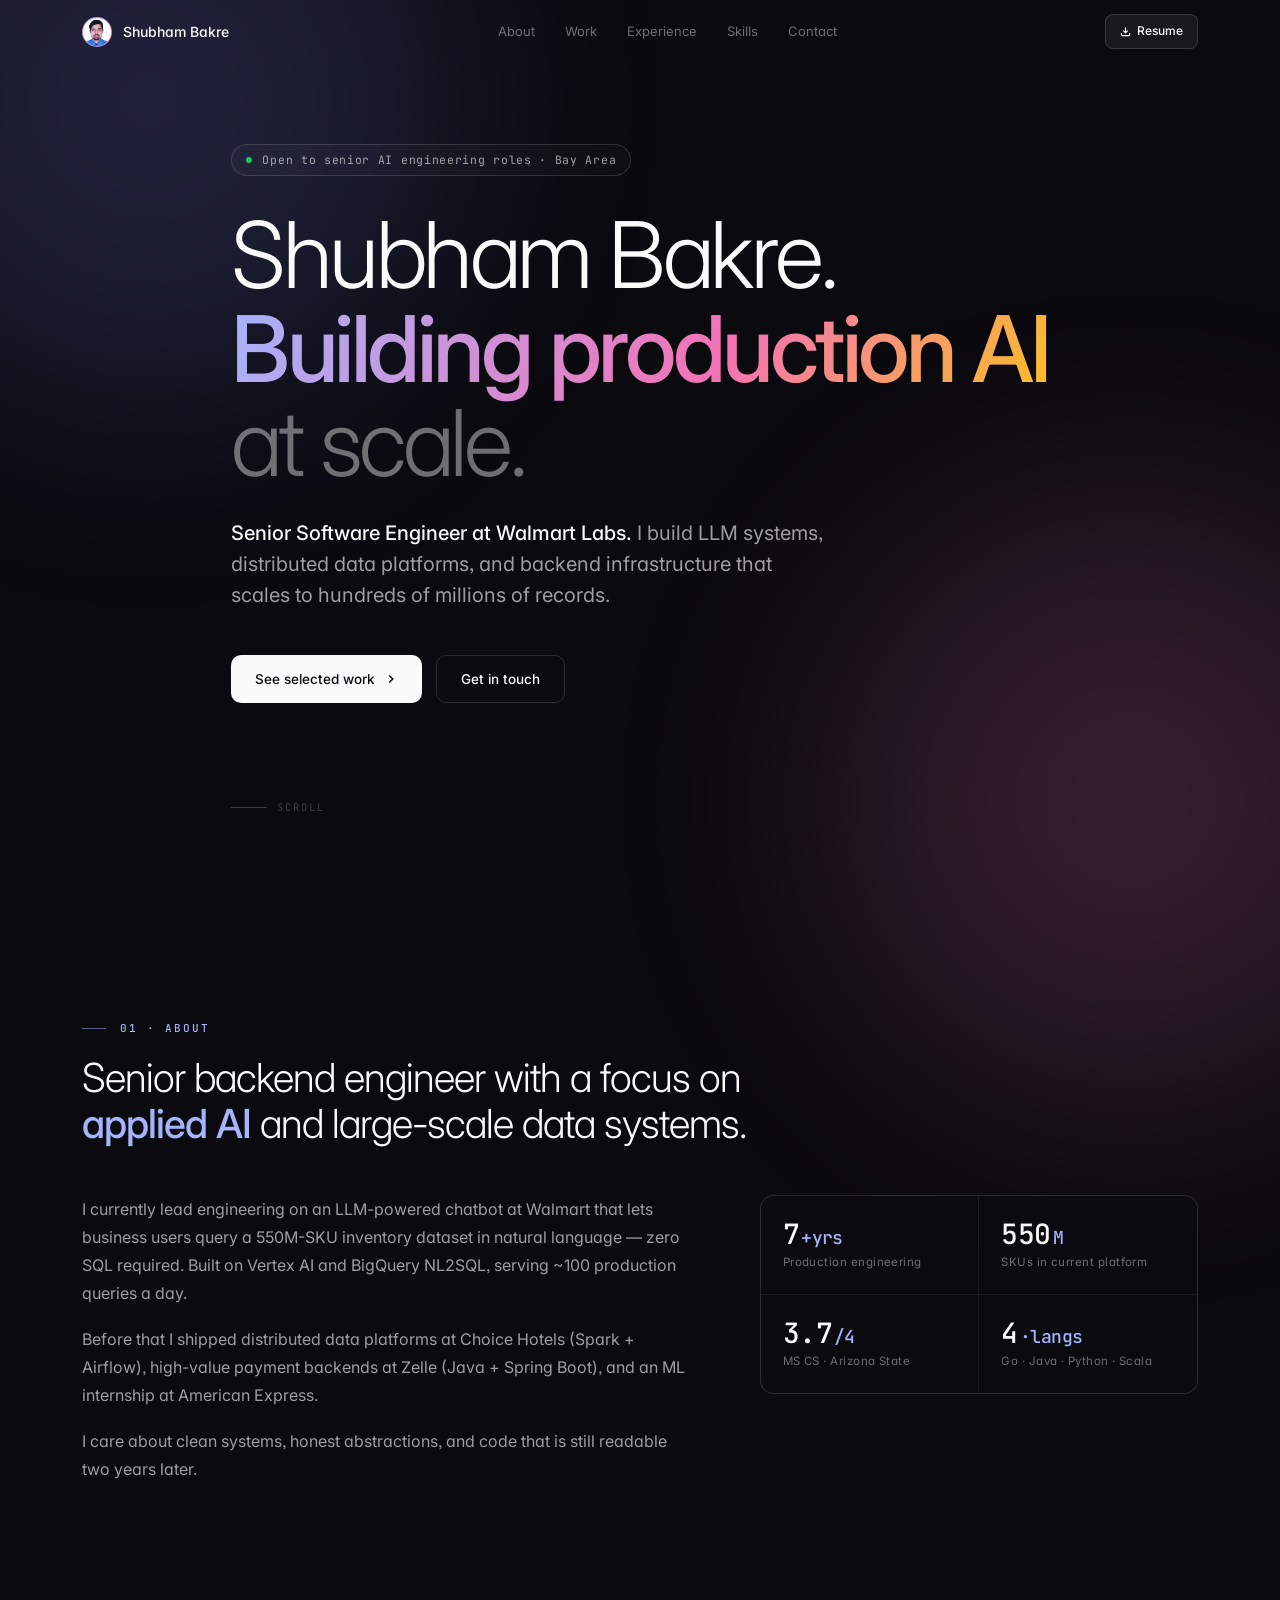
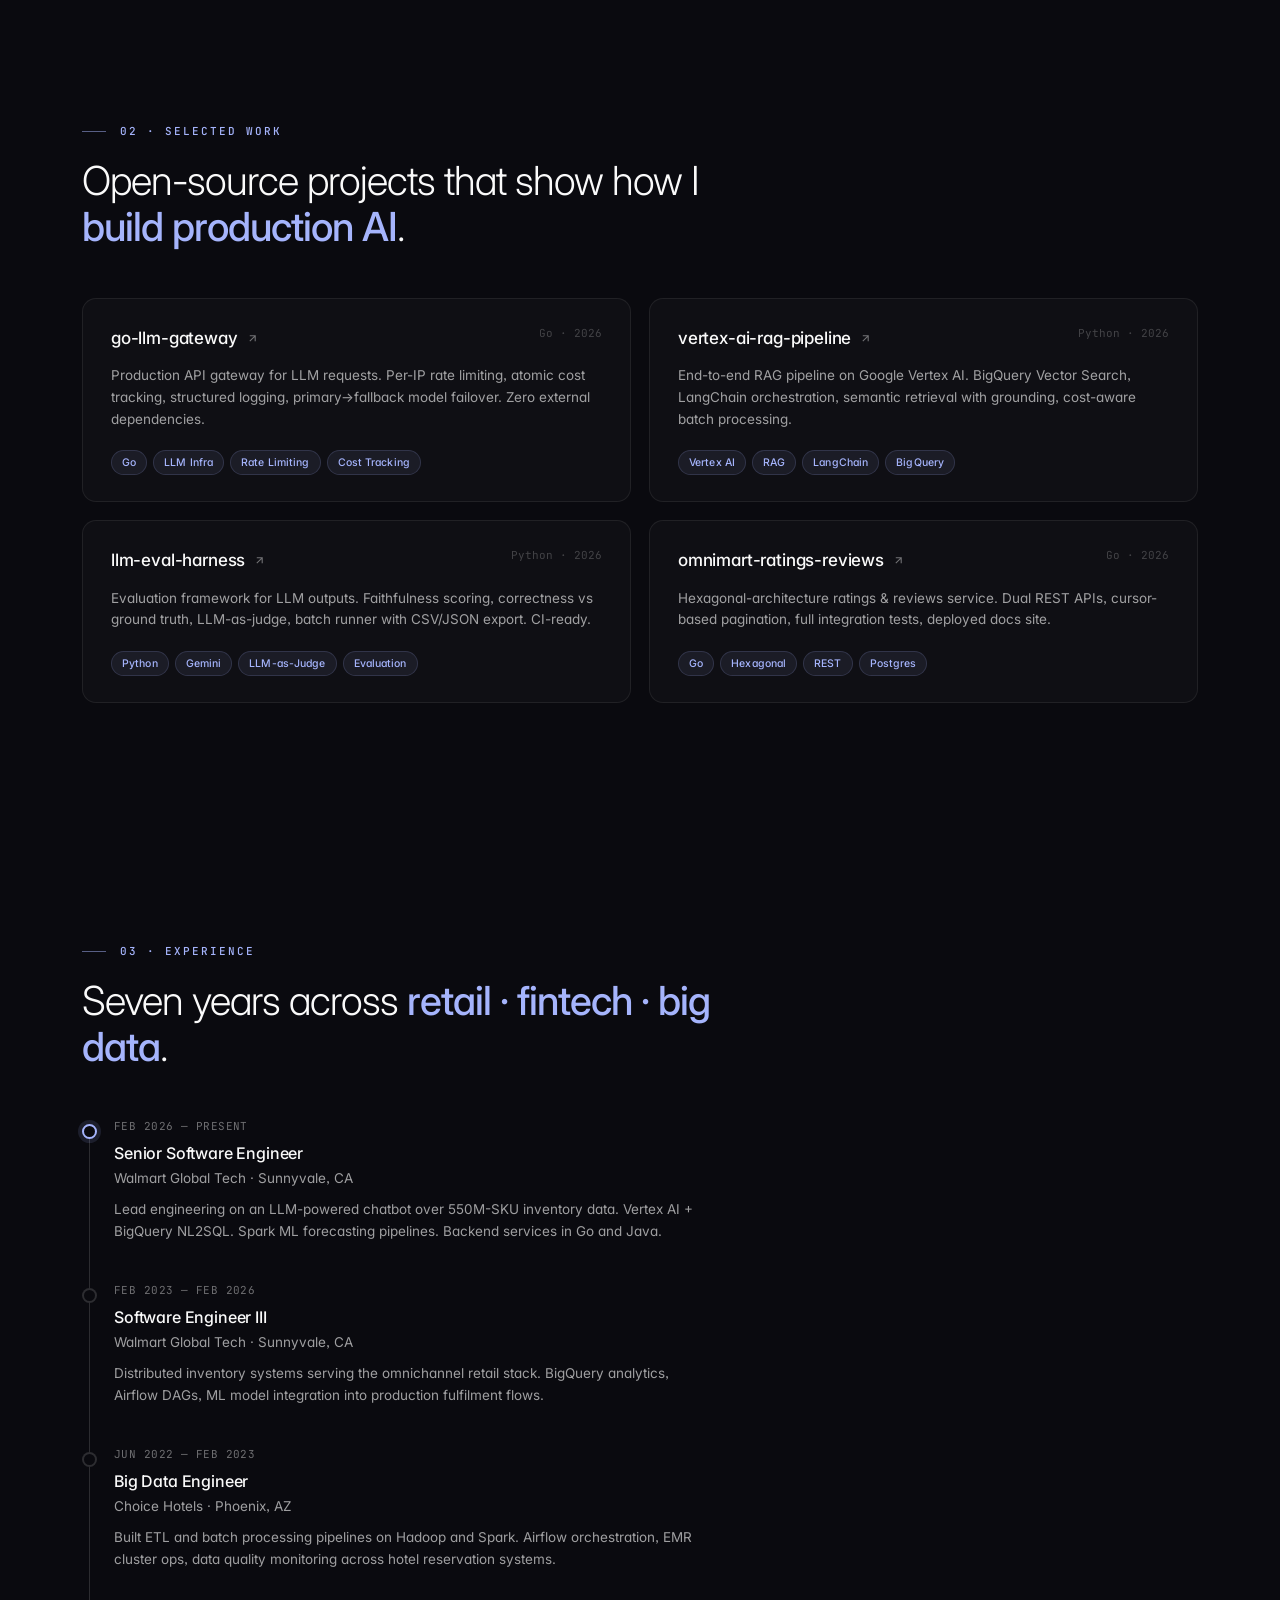
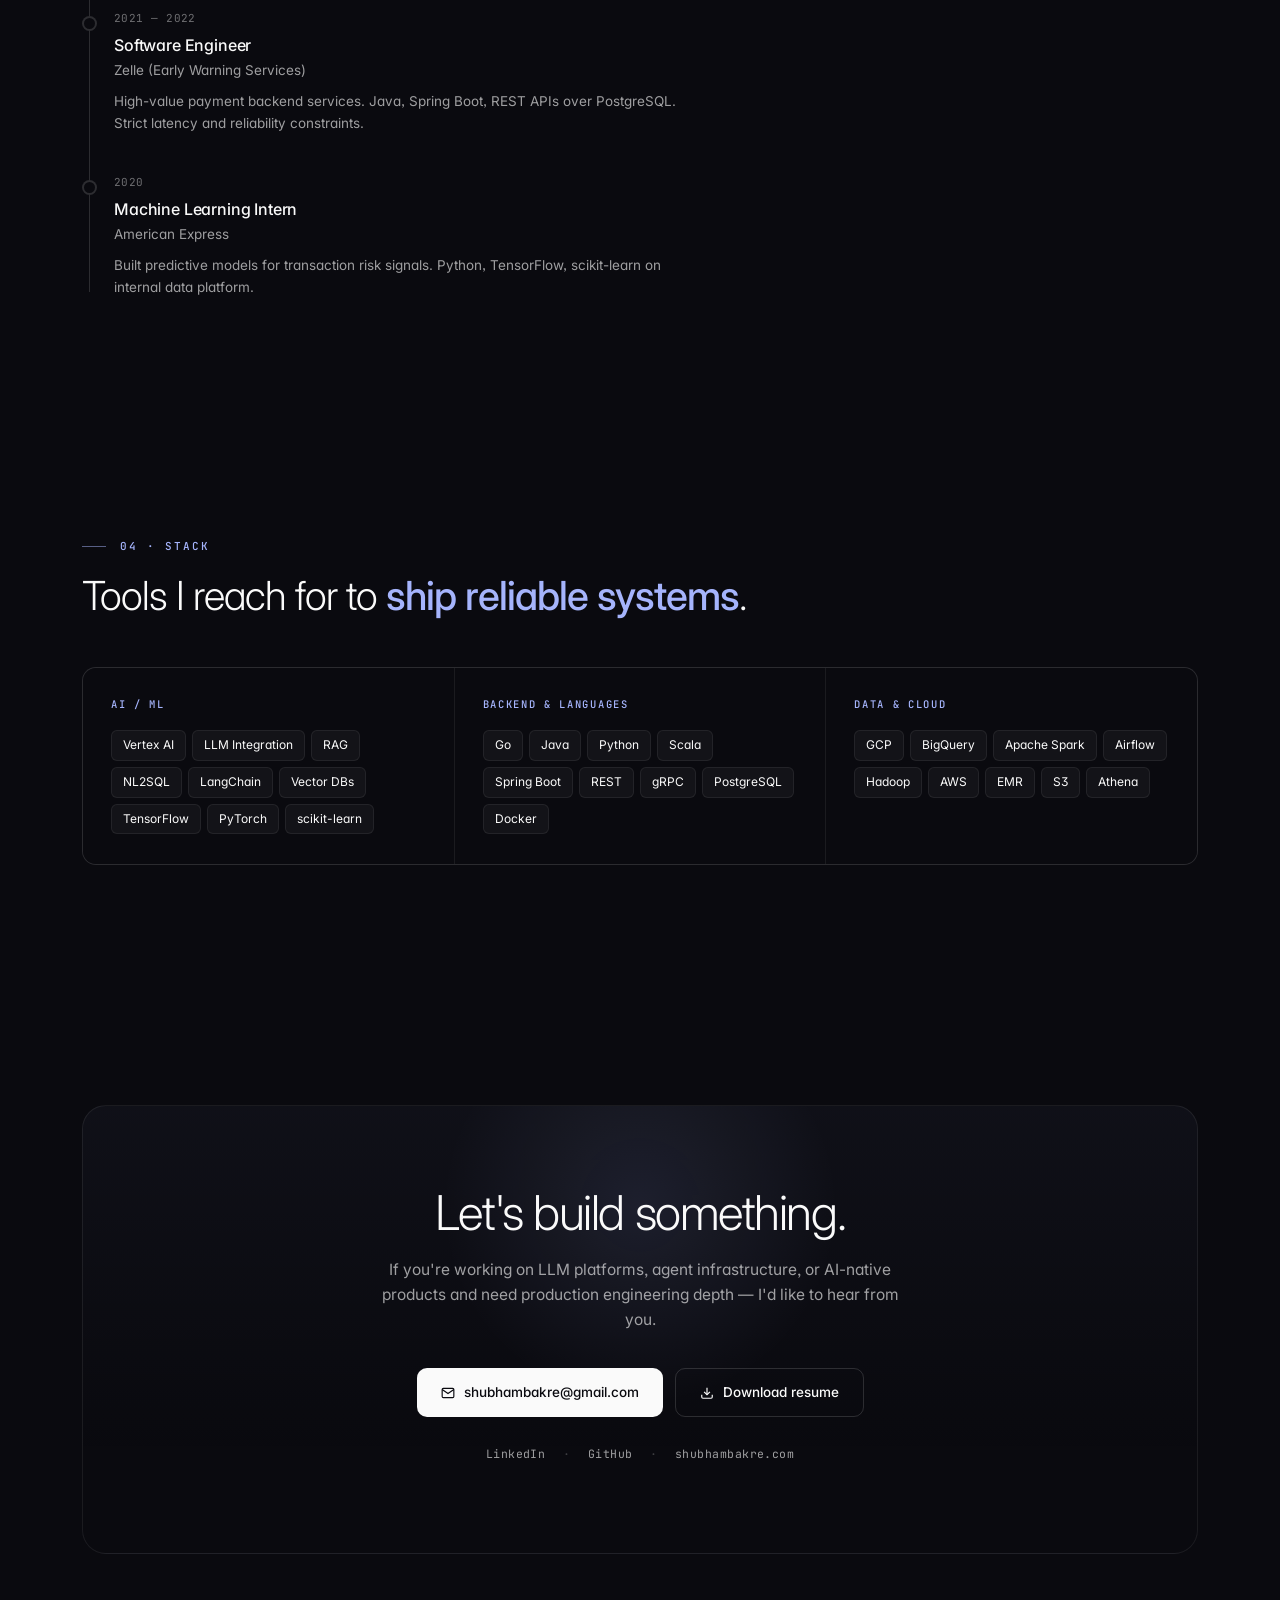
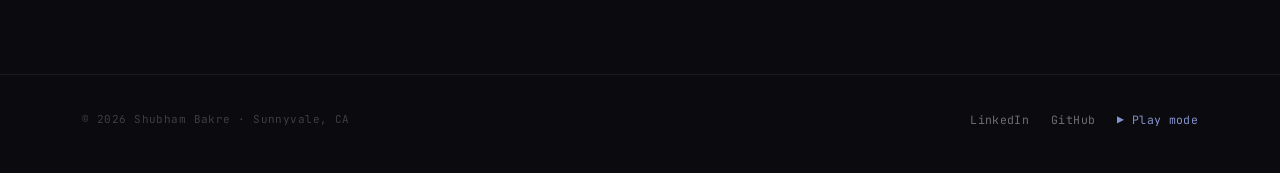
==== commit a8cf2806: "Replace game-as-portfolio with proper professional scroll site; game moves to /game.html as easter e" ====
--- a/index.html
+++ b/index.html
@@ -2,9 +2,9 @@
 <html lang="en">
 <head>
   <meta charset="UTF-8" />
-  <meta name="viewport" content="width=device-width, initial-scale=1.0, user-scalable=no" />
+  <meta name="viewport" content="width=device-width, initial-scale=1.0" />
   <title>Shubham Bakre — Senior Software Engineer · AI</title>
-  <meta name="description" content="Senior Software Engineer with 7+ years of production experience. Shipped LLM integrations at Walmart scale. Targeting applied AI and LLM engineering roles in the Bay Area." />
+  <meta name="description" content="Senior Software Engineer at Walmart Labs with 7+ years shipping production AI systems. LLM pipelines, distributed data platforms, backend at scale. Bay Area." />
   <meta name="author" content="Shubham Bakre" />
   <meta property="og:type" content="website" />
   <meta property="og:url" content="https://shubhambakre.com/" />
@@ -17,644 +17,750 @@
   <meta name="twitter:image" content="https://shubhambakre.com/assets/photo.jpg" />
   <link rel="canonical" href="https://shubhambakre.com/" />
   <meta name="robots" content="index, follow" />
+  <link rel="preconnect" href="https://fonts.googleapis.com">
+  <link rel="preconnect" href="https://fonts.gstatic.com" crossorigin>
+  <link href="https://fonts.googleapis.com/css2?family=Inter:wght@300;400;500;600;700&family=JetBrains+Mono:wght@400;500&display=swap" rel="stylesheet">
   <script type="application/ld+json">
   {"@context":"https://schema.org","@type":"Person","name":"Shubham Bakre","url":"https://shubhambakre.com","image":"https://shubhambakre.com/assets/photo.jpg","jobTitle":"Senior Software Engineer","worksFor":{"@type":"Organization","name":"Walmart"},"alumniOf":[{"@type":"CollegeOrUniversity","name":"Arizona State University"}],"email":"shubhambakre@gmail.com","sameAs":["https://linkedin.com/in/shubhambakre","https://github.com/shubhambakre"]}
   </script>
   <style>
-    *,*::before,*::after{margin:0;padding:0;box-sizing:border-box;}
-    html,body{width:100%;height:100%;overflow:hidden;background:#0a0b14;font-family:'Segoe UI',system-ui,-apple-system,sans-serif;-webkit-font-smoothing:antialiased;}
-    canvas{display:block;position:fixed;top:0;left:0;}
-
-    /* HUD */
-    #hud{
-      position:fixed;top:0;left:0;right:0;height:58px;z-index:300;
-      display:flex;align-items:center;justify-content:space-between;
-      padding:0 24px;
-      background:linear-gradient(to bottom,rgba(10,11,20,.92) 0%,transparent 100%);
+    /* ─── Reset + tokens ─── */
+    *, *::before, *::after { margin:0; padding:0; box-sizing:border-box; }
+    :root {
+      --bg:           #0a0a0f;
+      --bg-soft:      #0f0f17;
+      --fg:           #fafafa;
+      --muted:        rgba(250,250,250,0.62);
+      --subtle:       rgba(250,250,250,0.42);
+      --whisper:      rgba(250,250,250,0.22);
+      --line:         rgba(255,255,255,0.07);
+      --line-strong:  rgba(255,255,255,0.14);
+      --card:         rgba(255,255,255,0.025);
+      --card-hover:   rgba(255,255,255,0.04);
+      --accent:       #a5b4fc;
+      --accent-soft:  rgba(165,180,252,0.16);
+      --max-w:        1180px;
+      --radius:       14px;
+    }
+    html { scroll-behavior:smooth; }
+    body {
+      background:var(--bg); color:var(--fg);
+      font-family:'Inter',-apple-system,BlinkMacSystemFont,'Segoe UI',sans-serif;
+      font-feature-settings:'cv11','ss01','ss03';
+      -webkit-font-smoothing:antialiased;
+      line-height:1.55;
+      overflow-x:hidden;
+    }
+    a { color:inherit; text-decoration:none; }
+    img { display:block; max-width:100%; }
+    button { font:inherit; cursor:pointer; border:none; background:none; color:inherit; }
+    .mono { font-family:'JetBrains Mono',ui-monospace,SFMono-Regular,Consolas,monospace; }
+
+    /* ─── Ambient gradient blobs ─── */
+    body::before, body::after {
+      content:''; position:fixed; pointer-events:none; z-index:0;
+      width:600px; height:600px; border-radius:50%;
+      filter:blur(120px); opacity:0.18;
+    }
+    body::before {
+      background:#818cf8;
+      top:-200px; left:-150px;
+      animation:drift1 22s ease-in-out infinite;
+    }
+    body::after {
+      background:#f472b6;
+      bottom:-200px; right:-150px;
+      animation:drift2 26s ease-in-out infinite;
+    }
+    @keyframes drift1 { 50% { transform:translate(80px,140px); } }
+    @keyframes drift2 { 50% { transform:translate(-100px,-120px); } }
+
+    /* ─── Layout ─── */
+    .wrap {
+      max-width:var(--max-w);
+      margin:0 auto;
+      padding:0 32px;
+      position:relative; z-index:1;
+    }
+    section { padding:120px 0; position:relative; z-index:1; }
+    .eyebrow {
+      font-family:'JetBrains Mono',monospace;
+      font-size:11px; font-weight:500;
+      letter-spacing:0.18em; text-transform:uppercase;
+      color:var(--accent); opacity:0.85;
+      display:flex; align-items:center; gap:14px;
+      margin-bottom:18px;
+    }
+    .eyebrow::before {
+      content:''; width:24px; height:1px;
+      background:var(--accent); opacity:0.5;
+    }
+    h2 {
+      font-size:clamp(28px,3.5vw,40px);
+      font-weight:300; letter-spacing:-0.025em;
+      line-height:1.15; margin-bottom:48px;
+      max-width:680px;
+    }
+    h2 strong { font-weight:500; color:var(--accent); }
+    p { color:var(--muted); font-size:15.5px; }
+
+    /* ─── NAV ─── */
+    nav {
+      position:fixed; top:0; left:0; right:0;
+      z-index:100; height:64px;
+      transition:background .3s ease, backdrop-filter .3s ease, border-color .3s ease;
+      border-bottom:1px solid transparent;
+    }
+    nav.scrolled {
+      background:rgba(10,10,15,0.78);
+      backdrop-filter:blur(16px);
+      -webkit-backdrop-filter:blur(16px);
+      border-bottom-color:var(--line);
+    }
+    .nav-inner {
+      max-width:var(--max-w); margin:0 auto;
+      padding:0 32px; height:100%;
+      display:flex; align-items:center; justify-content:space-between;
+    }
+    .logo {
+      display:flex; align-items:center; gap:11px;
+      font-weight:500; font-size:14px;
+    }
+    .logo-mark {
+      width:30px; height:30px; border-radius:50%;
+      background:linear-gradient(135deg,#818cf8,#f472b6);
+      display:flex; align-items:center; justify-content:center;
+      font-size:11px; font-weight:700; color:#fff;
+      overflow:hidden; flex-shrink:0;
+      border:1px solid var(--line-strong);
+    }
+    .logo-mark img { width:100%; height:100%; object-fit:cover; }
+    .nav-links {
+      display:flex; align-items:center; gap:30px;
+    }
+    .nav-links a {
+      font-size:13px; color:var(--subtle);
+      transition:color .2s;
+    }
+    .nav-links a:hover { color:var(--fg); }
+    .nav-cta {
+      font-size:12px; font-weight:500;
+      padding:7px 14px; border-radius:8px;
+      background:rgba(255,255,255,0.06);
+      border:1px solid var(--line-strong);
+      transition:background .2s, border-color .2s;
+      display:inline-flex; align-items:center; gap:6px;
+    }
+    .nav-cta:hover { background:rgba(255,255,255,0.12); border-color:rgba(255,255,255,0.28); }
+    @media (max-width:720px) {
+      .nav-links { display:none; }
+    }
+
+    /* ─── HERO ─── */
+    .hero {
+      min-height:100vh;
+      display:flex; flex-direction:column; justify-content:center;
+      padding:140px 0 80px;
+    }
+    .hero-status {
+      display:inline-flex; align-items:center; gap:10px;
+      font-family:'JetBrains Mono',monospace;
+      font-size:11.5px; letter-spacing:0.06em;
+      color:var(--muted);
+      padding:6px 14px;
+      border:1px solid var(--line-strong);
+      border-radius:100px;
+      background:var(--card);
+      margin-bottom:32px;
+      width:fit-content;
+    }
+    .pulse {
+      width:6px; height:6px; border-radius:50%;
+      background:#22c55e;
+      box-shadow:0 0 0 0 rgba(34,197,94,0.7);
+      animation:pulse 2s infinite;
+    }
+    @keyframes pulse {
+      70% { box-shadow:0 0 0 8px rgba(34,197,94,0); }
+      100% { box-shadow:0 0 0 0 rgba(34,197,94,0); }
+    }
+    h1 {
+      font-size:clamp(44px,7.5vw,92px);
+      font-weight:300; line-height:1.02;
+      letter-spacing:-0.038em;
+      margin-bottom:28px;
+    }
+    h1 .accent {
+      background:linear-gradient(120deg,#a5b4fc 0%,#f472b6 60%,#fbbf24 100%);
+      -webkit-background-clip:text; background-clip:text;
+      -webkit-text-fill-color:transparent;
+      font-weight:500;
+    }
+    .hero-tagline {
+      font-size:clamp(17px,1.6vw,20px);
+      color:var(--muted);
+      max-width:600px; line-height:1.55;
+      margin-bottom:44px;
+    }
+    .hero-tagline strong { color:var(--fg); font-weight:500; }
+    .hero-ctas { display:flex; gap:14px; flex-wrap:wrap; }
+    .btn {
+      display:inline-flex; align-items:center; gap:9px;
+      padding:13px 24px; border-radius:10px;
+      font-size:13.5px; font-weight:500;
+      transition:transform .15s ease, background .2s, border-color .2s;
+    }
+    .btn-primary {
+      background:var(--fg); color:var(--bg);
+    }
+    .btn-primary:hover { transform:translateY(-1px); background:#fff; }
+    .btn-secondary {
+      border:1px solid var(--line-strong);
+      color:var(--fg);
+    }
+    .btn-secondary:hover { background:var(--card); border-color:rgba(255,255,255,0.28); }
+    .btn svg { width:14px; height:14px; }
+
+    .scroll-cue {
+      margin-top:96px; display:inline-flex; align-items:center; gap:10px;
+      font-family:'JetBrains Mono',monospace;
+      font-size:10.5px; letter-spacing:0.18em;
+      text-transform:uppercase; color:var(--whisper);
+    }
+    .scroll-cue .line { width:36px; height:1px; background:var(--whisper); animation:line-pulse 2.4s ease-in-out infinite; }
+    @keyframes line-pulse { 0%,100% { transform:scaleX(0.3); transform-origin:left; } 50% { transform:scaleX(1); } }
+
+    /* ─── ABOUT ─── */
+    .about-grid {
+      display:grid;
+      grid-template-columns:1.4fr 1fr;
+      gap:64px;
+      align-items:start;
+    }
+    .about-text p { font-size:16px; margin-bottom:18px; line-height:1.75; }
+    .about-text p:last-child { margin-bottom:0; }
+    .stats {
+      display:grid;
+      grid-template-columns:1fr 1fr;
+      gap:1px;
+      background:var(--line);
+      border:1px solid var(--line);
+      border-radius:var(--radius);
+      overflow:hidden;
+    }
+    .stat {
+      background:var(--bg);
+      padding:24px 22px;
+    }
+    .stat-num {
+      font-family:'JetBrains Mono',monospace;
+      font-size:28px; font-weight:500;
+      letter-spacing:-0.02em;
+      color:var(--fg);
+      margin-bottom:6px;
+      line-height:1;
+    }
+    .stat-num .unit { color:var(--accent); font-size:18px; margin-left:2px; }
+    .stat-label {
+      font-size:11.5px; color:var(--subtle);
+      letter-spacing:0.04em; line-height:1.4;
+    }
+    @media (max-width:820px) {
+      .about-grid { grid-template-columns:1fr; gap:40px; }
+    }
+
+    /* ─── WORK ─── */
+    .projects {
+      display:grid;
+      grid-template-columns:repeat(2,1fr);
+      gap:18px;
+    }
+    .project {
+      background:var(--card);
+      border:1px solid var(--line);
+      border-radius:var(--radius);
+      padding:26px 28px;
+      display:flex; flex-direction:column;
+      transition:background .25s ease, border-color .25s ease, transform .25s ease;
+      position:relative; overflow:hidden;
+    }
+    .project::after {
+      content:''; position:absolute; inset:0;
+      border-radius:var(--radius);
+      background:radial-gradient(400px circle at var(--x,50%) var(--y,50%),var(--accent-soft),transparent 40%);
+      opacity:0; transition:opacity .3s;
       pointer-events:none;
     }
-    #hud>*{pointer-events:auto;}
-    #hud-l{display:flex;align-items:center;gap:11px;}
-    #av{
-      width:34px;height:34px;border-radius:50%;overflow:hidden;flex-shrink:0;
-      background:linear-gradient(135deg,#f472b6,#818cf8);
-      display:flex;align-items:center;justify-content:center;
-      font-size:11px;font-weight:700;color:#fff;
-      border:1.5px solid rgba(255,255,255,0.14);
-    }
-    #av img{width:100%;height:100%;object-fit:cover;display:block;}
-    #hud-info{display:flex;flex-direction:column;gap:2px;}
-    #hud-name{color:rgba(255,255,255,.88);font-size:13px;font-weight:600;line-height:1;}
-    #hud-sub{color:rgba(255,255,255,.28);font-size:9.5px;letter-spacing:.12em;text-transform:uppercase;line-height:1;}
-    #hud-r{display:flex;align-items:center;gap:18px;}
-    .hl{color:rgba(255,255,255,.32);font-size:11px;text-decoration:none;letter-spacing:.03em;transition:color .2s;}
-    .hl:hover{color:rgba(255,255,255,.8);}
-    #rb{
-      color:rgba(255,255,255,.72);font-size:10.5px;font-weight:600;letter-spacing:.09em;text-transform:uppercase;
-      text-decoration:none;padding:6px 16px;border-radius:20px;
-      border:1px solid rgba(255,255,255,.16);background:rgba(255,255,255,.06);
-      display:flex;align-items:center;gap:6px;transition:all .2s;
-    }
-    #rb:hover{background:rgba(255,255,255,.12);border-color:rgba(255,255,255,.3);color:#fff;}
-
-    /* Overlay */
-    #ov{
-      position:fixed;inset:0;z-index:200;
-      display:flex;align-items:center;justify-content:center;
-      background:transparent;
+    .project:hover {
+      border-color:var(--line-strong);
+      background:var(--card-hover);
+      transform:translateY(-2px);
+    }
+    .project:hover::after { opacity:1; }
+    .project-head {
+      display:flex; justify-content:space-between; align-items:flex-start;
+      gap:16px; margin-bottom:14px;
+    }
+    .project-title {
+      font-size:17px; font-weight:500;
+      letter-spacing:-0.01em;
+      display:flex; align-items:center; gap:8px;
+    }
+    .project-title svg {
+      width:13px; height:13px;
+      transition:transform .2s, color .2s;
+      color:var(--subtle);
+    }
+    .project:hover .project-title svg {
+      transform:translate(2px,-2px);
+      color:var(--accent);
+    }
+    .project-meta { font-size:11px; color:var(--whisper); font-family:'JetBrains Mono',monospace; }
+    .project-desc {
+      color:var(--muted); font-size:13.5px;
+      line-height:1.6; margin-bottom:20px; flex:1;
+    }
+    .tags { display:flex; flex-wrap:wrap; gap:6px; }
+    .tag {
+      font-size:10.5px; font-weight:500;
+      padding:3.5px 10px; border-radius:100px;
+      background:rgba(165,180,252,0.08);
+      color:var(--accent);
+      border:1px solid rgba(165,180,252,0.16);
+      letter-spacing:0.01em;
+    }
+    @media (max-width:680px) { .projects { grid-template-columns:1fr; } }
+
+    /* ─── EXPERIENCE TIMELINE ─── */
+    .timeline { position:relative; padding-left:32px; }
+    .timeline::before {
+      content:''; position:absolute;
+      left:7px; top:6px; bottom:6px;
+      width:1px; background:var(--line-strong);
+    }
+    .tl-item {
+      position:relative;
+      padding-bottom:40px;
+    }
+    .tl-item:last-child { padding-bottom:0; }
+    .tl-item::before {
+      content:''; position:absolute;
+      left:-32px; top:6px;
+      width:15px; height:15px; border-radius:50%;
+      background:var(--bg);
+      border:2px solid var(--line-strong);
+      transition:border-color .2s, box-shadow .2s;
+    }
+    .tl-item.featured::before {
+      border-color:var(--accent);
+      box-shadow:0 0 0 4px rgba(165,180,252,0.12);
+    }
+    .tl-date {
+      font-family:'JetBrains Mono',monospace;
+      font-size:11px; color:var(--subtle);
+      letter-spacing:0.04em; margin-bottom:6px;
+    }
+    .tl-role {
+      font-size:16px; font-weight:500;
+      letter-spacing:-0.01em;
+      margin-bottom:2px;
+    }
+    .tl-company { color:var(--muted); font-size:13.5px; margin-bottom:10px; }
+    .tl-desc { color:var(--muted); font-size:13.5px; line-height:1.6; max-width:580px; }
+
+    /* ─── SKILLS ─── */
+    .skills {
+      display:grid;
+      grid-template-columns:repeat(3,1fr);
+      gap:1px;
+      background:var(--line);
+      border:1px solid var(--line);
+      border-radius:var(--radius);
+      overflow:hidden;
+    }
+    .skill-group { background:var(--bg); padding:28px 28px 30px; }
+    .skill-cat {
+      font-family:'JetBrains Mono',monospace;
+      font-size:10.5px; font-weight:500;
+      letter-spacing:0.16em; text-transform:uppercase;
+      color:var(--accent);
+      margin-bottom:18px;
+    }
+    .skill-list { display:flex; flex-wrap:wrap; gap:6px; }
+    .skill {
+      font-size:12px;
+      padding:5px 11px; border-radius:6px;
+      background:rgba(255,255,255,0.04);
+      border:1px solid var(--line);
+      color:var(--fg);
+      transition:background .15s, border-color .15s;
+    }
+    .skill:hover { background:rgba(255,255,255,0.08); border-color:var(--line-strong); }
+    @media (max-width:820px) { .skills { grid-template-columns:1fr; } }
+
+    /* ─── CONTACT ─── */
+    .contact-block {
+      text-align:center;
+      padding:80px 24px 90px;
+      border:1px solid var(--line);
+      border-radius:24px;
+      background:linear-gradient(180deg,rgba(165,180,252,0.04),transparent 80%);
+      position:relative; overflow:hidden;
+    }
+    .contact-block::before {
+      content:''; position:absolute; top:-100px; left:50%;
+      transform:translateX(-50%);
+      width:400px; height:400px; border-radius:50%;
+      background:radial-gradient(circle,rgba(165,180,252,0.10),transparent 70%);
       pointer-events:none;
-      transition:background .5s ease;
-    }
-    #ov.on{background:rgba(6,7,14,.82);pointer-events:auto;backdrop-filter:blur(3px);-webkit-backdrop-filter:blur(3px);}
-    #ovi{
-      max-width:480px;width:calc(100% - 40px);text-align:center;
-      opacity:0;transform:translateY(18px);
-      transition:opacity .45s ease .06s,transform .45s ease .06s;
-    }
-    #ov.on #ovi{opacity:1;transform:none;}
-    #ov-tag{font-size:9px;font-weight:700;letter-spacing:.22em;text-transform:uppercase;color:var(--ac);margin-bottom:18px;opacity:.8;}
-    #ov-h{font-size:clamp(26px,4.5vw,40px);font-weight:300;color:#fff;line-height:1.1;margin-bottom:20px;letter-spacing:-.022em;}
-    #ov-b{font-size:13px;color:rgba(255,255,255,.5);line-height:1.8;margin-bottom:28px;}
-    #ov-b h4{font-size:8.5px;font-weight:700;letter-spacing:.2em;text-transform:uppercase;color:var(--ac);margin:18px 0 6px;opacity:.75;}
-    #ov-b p{margin-bottom:5px;}
-    #ov-b strong{color:rgba(255,255,255,.78);font-weight:500;}
-    #ov-b a{color:var(--ac);text-decoration:none;}
-    #ov-b ul{list-style:none;padding:0;}
-    #ov-b li::before{content:'— ';color:var(--ac);opacity:.5;}
-    #ov-btn{
-      display:inline-flex;align-items:center;gap:8px;
-      font-size:9.5px;font-weight:600;letter-spacing:.15em;text-transform:uppercase;
-      color:rgba(255,255,255,.28);background:none;border:none;cursor:pointer;
-      padding:10px 18px;transition:color .2s;
-    }
-    #ov-btn:hover{color:rgba(255,255,255,.65);}
-    #ov-btn em{font-style:normal;transition:transform .2s;display:inline-block;}
-    #ov-btn:hover em{transform:translateX(4px);}
-
-    /* Progress */
-    #prog{
-      position:fixed;bottom:28px;left:50%;transform:translateX(-50%);
-      display:flex;gap:9px;align-items:center;z-index:300;
-    }
-    .pd{width:5px;height:5px;border-radius:50%;background:rgba(255,255,255,.14);transition:background .4s,transform .3s;}
-    .pd.done{background:rgba(255,255,255,.32);}
-    .pd.now{background:var(--ac);transform:scale(1.55);}
-
-    /* Hint */
-    #hint{
-      position:fixed;bottom:54px;left:50%;transform:translateX(-50%);
-      font-size:9.5px;letter-spacing:.18em;text-transform:uppercase;
-      color:rgba(255,255,255,.2);z-index:300;transition:opacity 1.4s;
-      pointer-events:none;white-space:nowrap;
-    }
-
-    /* Mobile */
-    #mc{
-      position:fixed;bottom:18px;left:16px;right:16px;
-      display:flex;justify-content:space-between;align-items:flex-end;z-index:300;pointer-events:none;
-    }
-    .cb{
-      width:52px;height:52px;border-radius:50%;
-      background:rgba(255,255,255,.06);border:1px solid rgba(255,255,255,.10);
-      color:rgba(255,255,255,.38);font-size:19px;
-      display:flex;align-items:center;justify-content:center;
-      pointer-events:auto;user-select:none;cursor:pointer;
-      -webkit-tap-highlight-color:transparent;transition:background .12s;
-    }
-    .cb:active{background:rgba(255,255,255,.14);}
-    #mc-l{display:flex;gap:9px;}
-    @media(min-width:768px){#mc{display:none;}#hint{bottom:30px;}}
+    }
+    .contact-h {
+      font-size:clamp(30px,4vw,48px);
+      font-weight:300; letter-spacing:-0.03em;
+      line-height:1.12; margin-bottom:18px;
+      position:relative;
+    }
+    .contact-sub {
+      font-size:15.5px; color:var(--muted);
+      max-width:520px; margin:0 auto 36px;
+      line-height:1.6; position:relative;
+    }
+    .contact-actions {
+      display:flex; justify-content:center; gap:12px; flex-wrap:wrap;
+      margin-bottom:28px; position:relative;
+    }
+    .contact-secondary {
+      font-family:'JetBrains Mono',monospace;
+      font-size:11.5px; color:var(--subtle);
+      letter-spacing:0.04em;
+      position:relative;
+    }
+    .contact-secondary a { color:var(--muted); transition:color .2s; }
+    .contact-secondary a:hover { color:var(--fg); }
+    .contact-secondary span { color:var(--whisper); margin:0 10px; }
+
+    /* ─── FOOTER ─── */
+    footer {
+      padding:36px 0 44px;
+      border-top:1px solid var(--line);
+      position:relative; z-index:1;
+    }
+    .footer-inner {
+      display:flex; justify-content:space-between; align-items:center;
+      gap:20px; flex-wrap:wrap;
+    }
+    .footer-meta {
+      font-family:'JetBrains Mono',monospace;
+      font-size:11px; color:var(--whisper);
+      letter-spacing:0.04em;
+    }
+    .footer-links { display:flex; gap:22px; }
+    .footer-links a {
+      font-size:11.5px; color:var(--subtle);
+      transition:color .2s;
+      font-family:'JetBrains Mono',monospace;
+      letter-spacing:0.03em;
+    }
+    .footer-links a:hover { color:var(--fg); }
+    .play-mode {
+      display:inline-flex; align-items:center; gap:6px;
+      color:var(--accent) !important;
+      opacity:0.8;
+    }
+    .play-mode:hover { opacity:1; }
+
+    /* ─── Reveal animation ─── */
+    .reveal {
+      opacity:0; transform:translateY(20px);
+      transition:opacity .8s cubic-bezier(.2,.8,.3,1), transform .8s cubic-bezier(.2,.8,.3,1);
+    }
+    .reveal.in { opacity:1; transform:none; }
+    @media (prefers-reduced-motion:reduce) {
+      .reveal { opacity:1; transform:none; transition:none; }
+      body::before, body::after, .pulse, .scroll-cue .line { animation:none; }
+    }
   </style>
 </head>
 <body>
 
-<div id="hud">
-  <div id="hud-l">
-    <div id="av"><img src="assets/photo.jpg" alt="SB" onerror="this.parentNode.innerHTML='SB'"></div>
-    <div id="hud-info">
-      <div id="hud-name">Shubham Bakre</div>
-      <div id="hud-sub">Senior Software Engineer · AI</div>
-    </div>
-  </div>
-  <div id="hud-r">
-    <a href="https://linkedin.com/in/shubhambakre" target="_blank" rel="noopener" class="hl">LinkedIn</a>
-    <a href="https://github.com/shubhambakre" target="_blank" rel="noopener" class="hl">GitHub</a>
-    <a href="assets/resume.pdf" download id="rb">
-      <svg width="10" height="10" viewBox="0 0 24 24" fill="none" stroke="currentColor" stroke-width="2.5"><path d="M21 15v4a2 2 0 01-2 2H5a2 2 0 01-2-2v-4"/><polyline points="7 10 12 15 17 10"/><line x1="12" y1="15" x2="12" y2="3"/></svg>
+<!-- ───── NAV ───── -->
+<nav id="nav">
+  <div class="nav-inner">
+    <a href="#top" class="logo">
+      <div class="logo-mark"><img src="assets/photo.jpg" alt="" onerror="this.parentNode.innerHTML='SB'"></div>
+      <span>Shubham Bakre</span>
+    </a>
+    <div class="nav-links">
+      <a href="#about">About</a>
+      <a href="#work">Work</a>
+      <a href="#experience">Experience</a>
+      <a href="#skills">Skills</a>
+      <a href="#contact">Contact</a>
+    </div>
+    <a href="assets/resume.pdf" download class="nav-cta">
+      <svg width="11" height="11" viewBox="0 0 24 24" fill="none" stroke="currentColor" stroke-width="2.5"><path d="M21 15v4a2 2 0 01-2 2H5a2 2 0 01-2-2v-4"/><polyline points="7 10 12 15 17 10"/><line x1="12" y1="15" x2="12" y2="3"/></svg>
       Resume
     </a>
   </div>
-</div>
-
-<div id="ov">
-  <div id="ovi">
-    <div id="ov-tag"></div>
-    <div id="ov-h"></div>
-    <div id="ov-b"></div>
-    <button id="ov-btn">Continue <em>→</em></button>
+</nav>
+
+<!-- ───── HERO ───── -->
+<section class="hero" id="top">
+  <div class="wrap">
+    <div class="hero-status reveal">
+      <span class="pulse"></span>
+      <span>Open to senior AI engineering roles · Bay Area</span>
+    </div>
+    <h1 class="reveal">
+      Shubham Bakre.<br>
+      <span class="accent">Building production AI</span><br>
+      <span style="color:var(--subtle)">at scale.</span>
+    </h1>
+    <p class="hero-tagline reveal">
+      <strong>Senior Software Engineer at Walmart Labs.</strong> I build LLM systems, distributed data platforms, and backend infrastructure that scales to hundreds of millions of records.
+    </p>
+    <div class="hero-ctas reveal">
+      <a href="#work" class="btn btn-primary">
+        See selected work
+        <svg viewBox="0 0 24 24" fill="none" stroke="currentColor" stroke-width="2.5"><polyline points="9 18 15 12 9 6"/></svg>
+      </a>
+      <a href="#contact" class="btn btn-secondary">Get in touch</a>
+    </div>
+    <div class="scroll-cue reveal"><span class="line"></span> Scroll</div>
   </div>
-</div>
-
-<div id="prog">
-  <div class="pd" id="p0"></div><div class="pd" id="p1"></div>
-  <div class="pd" id="p2"></div><div class="pd" id="p3"></div><div class="pd" id="p4"></div>
-</div>
-<div id="hint">walk right →</div>
-
-<div id="mc">
-  <div id="mc-l">
-    <button class="cb" data-a="left">←</button>
-    <button class="cb" data-a="right">→</button>
+</section>
+
+<!-- ───── ABOUT ───── -->
+<section id="about">
+  <div class="wrap">
+    <div class="eyebrow reveal">01 · About</div>
+    <h2 class="reveal">Senior backend engineer with a focus on <strong>applied AI</strong> and large-scale data systems.</h2>
+    <div class="about-grid">
+      <div class="about-text reveal">
+        <p>I currently lead engineering on an LLM-powered chatbot at Walmart that lets business users query a 550M-SKU inventory dataset in natural language — zero SQL required. Built on Vertex AI and BigQuery NL2SQL, serving ~100 production queries a day.</p>
+        <p>Before that I shipped distributed data platforms at Choice Hotels (Spark + Airflow), high-value payment backends at Zelle (Java + Spring Boot), and an ML internship at American Express.</p>
+        <p>I care about clean systems, honest abstractions, and code that is still readable two years later.</p>
+      </div>
+      <div class="stats reveal">
+        <div class="stat"><div class="stat-num">7<span class="unit">+yrs</span></div><div class="stat-label">Production engineering</div></div>
+        <div class="stat"><div class="stat-num">550<span class="unit">M</span></div><div class="stat-label">SKUs in current platform</div></div>
+        <div class="stat"><div class="stat-num">3.7<span class="unit">/4</span></div><div class="stat-label">MS CS · Arizona State</div></div>
+        <div class="stat"><div class="stat-num">4<span class="unit">·langs</span></div><div class="stat-label">Go · Java · Python · Scala</div></div>
+      </div>
+    </div>
   </div>
-  <button class="cb" data-a="jump">↑</button>
-</div>
-
-<canvas id="c"></canvas>
+</section>
+
+<!-- ───── WORK ───── -->
+<section id="work">
+  <div class="wrap">
+    <div class="eyebrow reveal">02 · Selected work</div>
+    <h2 class="reveal">Open-source projects that show how I <strong>build production AI</strong>.</h2>
+    <div class="projects">
+
+      <a class="project reveal" href="https://github.com/shubhambakre/go-llm-gateway" target="_blank" rel="noopener">
+        <div class="project-head">
+          <div class="project-title">go-llm-gateway <svg viewBox="0 0 24 24" fill="none" stroke="currentColor" stroke-width="2"><path d="M7 17L17 7M7 7h10v10"/></svg></div>
+          <div class="project-meta">Go · 2026</div>
+        </div>
+        <div class="project-desc">Production API gateway for LLM requests. Per-IP rate limiting, atomic cost tracking, structured logging, primary→fallback model failover. Zero external dependencies.</div>
+        <div class="tags"><span class="tag">Go</span><span class="tag">LLM Infra</span><span class="tag">Rate Limiting</span><span class="tag">Cost Tracking</span></div>
+      </a>
+
+      <a class="project reveal" href="https://github.com/shubhambakre/vertex-ai-rag-pipeline" target="_blank" rel="noopener">
+        <div class="project-head">
+          <div class="project-title">vertex-ai-rag-pipeline <svg viewBox="0 0 24 24" fill="none" stroke="currentColor" stroke-width="2"><path d="M7 17L17 7M7 7h10v10"/></svg></div>
+          <div class="project-meta">Python · 2026</div>
+        </div>
+        <div class="project-desc">End-to-end RAG pipeline on Google Vertex AI. BigQuery Vector Search, LangChain orchestration, semantic retrieval with grounding, cost-aware batch processing.</div>
+        <div class="tags"><span class="tag">Vertex AI</span><span class="tag">RAG</span><span class="tag">LangChain</span><span class="tag">BigQuery</span></div>
+      </a>
+
+      <a class="project reveal" href="https://github.com/shubhambakre/llm-eval-harness" target="_blank" rel="noopener">
+        <div class="project-head">
+          <div class="project-title">llm-eval-harness <svg viewBox="0 0 24 24" fill="none" stroke="currentColor" stroke-width="2"><path d="M7 17L17 7M7 7h10v10"/></svg></div>
+          <div class="project-meta">Python · 2026</div>
+        </div>
+        <div class="project-desc">Evaluation framework for LLM outputs. Faithfulness scoring, correctness vs ground truth, LLM-as-judge, batch runner with CSV/JSON export. CI-ready.</div>
+        <div class="tags"><span class="tag">Python</span><span class="tag">Gemini</span><span class="tag">LLM-as-Judge</span><span class="tag">Evaluation</span></div>
+      </a>
+
+      <a class="project reveal" href="https://github.com/shubhambakre/omnimart-ratings-reviews" target="_blank" rel="noopener">
+        <div class="project-head">
+          <div class="project-title">omnimart-ratings-reviews <svg viewBox="0 0 24 24" fill="none" stroke="currentColor" stroke-width="2"><path d="M7 17L17 7M7 7h10v10"/></svg></div>
+          <div class="project-meta">Go · 2026</div>
+        </div>
+        <div class="project-desc">Hexagonal-architecture ratings & reviews service. Dual REST APIs, cursor-based pagination, full integration tests, deployed docs site.</div>
+        <div class="tags"><span class="tag">Go</span><span class="tag">Hexagonal</span><span class="tag">REST</span><span class="tag">Postgres</span></div>
+      </a>
+
+    </div>
+  </div>
+</section>
+
+<!-- ───── EXPERIENCE ───── -->
+<section id="experience">
+  <div class="wrap">
+    <div class="eyebrow reveal">03 · Experience</div>
+    <h2 class="reveal">Seven years across <strong>retail · fintech · big data</strong>.</h2>
+    <div class="timeline">
+
+      <div class="tl-item featured reveal">
+        <div class="tl-date">FEB 2026 — PRESENT</div>
+        <div class="tl-role">Senior Software Engineer</div>
+        <div class="tl-company">Walmart Global Tech · Sunnyvale, CA</div>
+        <div class="tl-desc">Lead engineering on an LLM-powered chatbot over 550M-SKU inventory data. Vertex AI + BigQuery NL2SQL. Spark ML forecasting pipelines. Backend services in Go and Java.</div>
+      </div>
+
+      <div class="tl-item reveal">
+        <div class="tl-date">FEB 2023 — FEB 2026</div>
+        <div class="tl-role">Software Engineer III</div>
+        <div class="tl-company">Walmart Global Tech · Sunnyvale, CA</div>
+        <div class="tl-desc">Distributed inventory systems serving the omnichannel retail stack. BigQuery analytics, Airflow DAGs, ML model integration into production fulfilment flows.</div>
+      </div>
+
+      <div class="tl-item reveal">
+        <div class="tl-date">JUN 2022 — FEB 2023</div>
+        <div class="tl-role">Big Data Engineer</div>
+        <div class="tl-company">Choice Hotels · Phoenix, AZ</div>
+        <div class="tl-desc">Built ETL and batch processing pipelines on Hadoop and Spark. Airflow orchestration, EMR cluster ops, data quality monitoring across hotel reservation systems.</div>
+      </div>
+
+      <div class="tl-item reveal">
+        <div class="tl-date">2021 — 2022</div>
+        <div class="tl-role">Software Engineer</div>
+        <div class="tl-company">Zelle (Early Warning Services)</div>
+        <div class="tl-desc">High-value payment backend services. Java, Spring Boot, REST APIs over PostgreSQL. Strict latency and reliability constraints.</div>
+      </div>
+
+      <div class="tl-item reveal">
+        <div class="tl-date">2020</div>
+        <div class="tl-role">Machine Learning Intern</div>
+        <div class="tl-company">American Express</div>
+        <div class="tl-desc">Built predictive models for transaction risk signals. Python, TensorFlow, scikit-learn on internal data platform.</div>
+      </div>
+
+    </div>
+  </div>
+</section>
+
+<!-- ───── SKILLS ───── -->
+<section id="skills">
+  <div class="wrap">
+    <div class="eyebrow reveal">04 · Stack</div>
+    <h2 class="reveal">Tools I reach for to <strong>ship reliable systems</strong>.</h2>
+    <div class="skills">
+      <div class="skill-group reveal">
+        <div class="skill-cat">AI / ML</div>
+        <div class="skill-list">
+          <span class="skill">Vertex AI</span>
+          <span class="skill">LLM Integration</span>
+          <span class="skill">RAG</span>
+          <span class="skill">NL2SQL</span>
+          <span class="skill">LangChain</span>
+          <span class="skill">Vector DBs</span>
+          <span class="skill">TensorFlow</span>
+          <span class="skill">PyTorch</span>
+          <span class="skill">scikit-learn</span>
+        </div>
+      </div>
+      <div class="skill-group reveal">
+        <div class="skill-cat">Backend & Languages</div>
+        <div class="skill-list">
+          <span class="skill">Go</span>
+          <span class="skill">Java</span>
+          <span class="skill">Python</span>
+          <span class="skill">Scala</span>
+          <span class="skill">Spring Boot</span>
+          <span class="skill">REST</span>
+          <span class="skill">gRPC</span>
+          <span class="skill">PostgreSQL</span>
+          <span class="skill">Docker</span>
+        </div>
+      </div>
+      <div class="skill-group reveal">
+        <div class="skill-cat">Data & Cloud</div>
+        <div class="skill-list">
+          <span class="skill">GCP</span>
+          <span class="skill">BigQuery</span>
+          <span class="skill">Apache Spark</span>
+          <span class="skill">Airflow</span>
+          <span class="skill">Hadoop</span>
+          <span class="skill">AWS</span>
+          <span class="skill">EMR</span>
+          <span class="skill">S3</span>
+          <span class="skill">Athena</span>
+        </div>
+      </div>
+    </div>
+  </div>
+</section>
+
+<!-- ───── CONTACT ───── -->
+<section id="contact">
+  <div class="wrap">
+    <div class="contact-block reveal">
+      <div class="contact-h">Let's build something.</div>
+      <p class="contact-sub">If you're working on LLM platforms, agent infrastructure, or AI-native products and need production engineering depth — I'd like to hear from you.</p>
+      <div class="contact-actions">
+        <a href="mailto:shubhambakre@gmail.com" class="btn btn-primary">
+          <svg viewBox="0 0 24 24" fill="none" stroke="currentColor" stroke-width="2"><path d="M4 4h16c1.1 0 2 .9 2 2v12c0 1.1-.9 2-2 2H4c-1.1 0-2-.9-2-2V6c0-1.1.9-2 2-2z"/><polyline points="22,6 12,13 2,6"/></svg>
+          shubhambakre@gmail.com
+        </a>
+        <a href="assets/resume.pdf" download class="btn btn-secondary">
+          <svg viewBox="0 0 24 24" fill="none" stroke="currentColor" stroke-width="2"><path d="M21 15v4a2 2 0 01-2 2H5a2 2 0 01-2-2v-4"/><polyline points="7 10 12 15 17 10"/><line x1="12" y1="15" x2="12" y2="3"/></svg>
+          Download resume
+        </a>
+      </div>
+      <div class="contact-secondary">
+        <a href="https://linkedin.com/in/shubhambakre" target="_blank" rel="noopener">LinkedIn</a>
+        <span>·</span>
+        <a href="https://github.com/shubhambakre" target="_blank" rel="noopener">GitHub</a>
+        <span>·</span>
+        <a href="https://shubhambakre.com">shubhambakre.com</a>
+      </div>
+    </div>
+  </div>
+</section>
+
+<!-- ───── FOOTER ───── -->
+<footer>
+  <div class="wrap">
+    <div class="footer-inner">
+      <div class="footer-meta">© 2026 Shubham Bakre · Sunnyvale, CA</div>
+      <div class="footer-links">
+        <a href="https://linkedin.com/in/shubhambakre" target="_blank" rel="noopener">LinkedIn</a>
+        <a href="https://github.com/shubhambakre" target="_blank" rel="noopener">GitHub</a>
+        <a href="game.html" class="play-mode">▶ Play mode</a>
+      </div>
+    </div>
+  </div>
+</footer>
+
 <script>
-// ─────────────────────────────────────────────────
-//  PORTFOLIO  ·  Shubham Bakre  ·  shubhambakre.com
-// ─────────────────────────────────────────────────
-
-// Zone definitions — rich, distinct backgrounds
-const Z=[
-  {tag:'01 / About',      ac:'#f87171', sky0:'#0f0c1e', sky1:'#1a1230'},  // deep indigo, rose
-  {tag:'02 / Projects',   ac:'#34d399', sky0:'#0a1810', sky1:'#0e2418'},  // deep forest, emerald
-  {tag:'03 / Experience', ac:'#fbbf24', sky0:'#160f02', sky1:'#241800'},  // deep amber, gold
-  {tag:'04 / Skills',     ac:'#60a5fa', sky0:'#080e1f', sky1:'#0c1630'},  // deep navy, blue
-  {tag:'05 / Contact',    ac:'#c084fc', sky0:'#110820', sky1:'#1c0d30'},  // deep violet, lavender
-];
-
-const CARDS=[
-  {title:'Shubham Bakre',body:`
-<p>Senior Software Engineer at Walmart Labs, Sunnyvale.</p>
-<p>I build production AI systems — LLM pipelines, distributed data platforms, and backend infrastructure that scales.</p>
-<h4>Currently</h4>
-<p>LLM chatbot over a 550M-SKU inventory dataset. Zero SQL from users. Vertex AI + BigQuery NL2SQL.</p>
-<h4>Education</h4>
-<p>MS Computer Science · Arizona State University · 3.7 GPA<br>Udacity Deep Learning Nanodegree</p>`},
-  {title:'Selected Work',body:`
-<h4>go-llm-gateway</h4>
-<p>Production API gateway — rate limiting, cost tracking, model failover. Go, zero dependencies.</p>
-<h4>vertex-ai-rag-pipeline</h4>
-<p>End-to-end RAG on Vertex AI. BigQuery Vector Search + LangChain + semantic retrieval.</p>
-<h4>llm-eval-harness</h4>
-<p>LLM evaluation — faithfulness scoring, LLM-as-judge, batch runner, export. Python + Gemini.</p>`},
-  {title:'Career',body:`
-<h4>Walmart Global Tech · Feb 2026 – Present</h4>
-<p><strong>Senior Software Engineer</strong> — LLM chatbot, NL2SQL, 550M-SKU data platform, Spark ML.</p>
-<h4>Walmart Global Tech · Feb 2023 – Feb 2026</h4>
-<p><strong>Software Engineer III</strong> — Distributed inventory, BigQuery analytics, ML integration.</p>
-<h4>Choice Hotels · Jun 2022 – Feb 2023</h4>
-<p>Big data engineering. Hadoop · Spark · Airflow.</p>
-<h4>Zelle · 2021 – 2022</h4>
-<p>High-value payment backend. Java · Spring Boot.</p>
-<h4>American Express · 2020</h4>
-<p>ML intern. TensorFlow · Python.</p>`},
-  {title:'Tech Stack',body:`
-<h4>AI / ML</h4>
-<ul><li>Vertex AI · LLM Integration · RAG · NL2SQL</li><li>Vector DBs · LangChain · TensorFlow · PyTorch</li></ul>
-<h4>Backend</h4>
-<ul><li>Go · Java · Python · Scala · Spring Boot · gRPC</li></ul>
-<h4>Data & Cloud</h4>
-<ul><li>GCP · BigQuery · Apache Spark · Airflow · Docker</li><li>AWS — EC2 · EMR · S3 · Athena</li></ul>`},
-  {title:"Let's connect.",body:`
-<p>Working on LLM platforms, agent infra, or AI-native products?<br>I'd like to hear from you.</p>
-<p style="margin-top:18px"><a href="mailto:shubhambakre@gmail.com">shubhambakre@gmail.com</a></p>
-<p><a href="https://linkedin.com/in/shubhambakre" target="_blank">LinkedIn ↗</a> &nbsp;·&nbsp; <a href="https://github.com/shubhambakre" target="_blank">GitHub ↗</a></p>
-<p style="margin-top:22px"><a href="assets/resume.pdf" download style="display:inline-flex;align-items:center;gap:8px;padding:9px 24px;border:1px solid var(--ac);border-radius:22px;color:var(--ac);font-size:11px;font-weight:600;letter-spacing:.08em;text-transform:uppercase">↓ Download Resume</a></p>`},
-];
-
-// ── Canvas ──────────────────────────────────────
-const canvas=document.getElementById('c'), ctx=canvas.getContext('2d');
-let W,H;
-const resize=()=>{ W=canvas.width=window.innerWidth; H=canvas.height=window.innerHeight; };
-resize(); window.addEventListener('resize',()=>{ resize(); if(state==='play') buildLevel(); });
-
-function setAc(c){ document.documentElement.style.setProperty('--ac',c); }
-setAc(Z[0].ac);
-
-// ── Physics ─────────────────────────────────────
-const GV=0.60, JF=-13, MXF=17, SPD=6.5, FRIC=0.70;
-const LW=1900, FX=1820;  // world width, flag x
-
-// ── Input ───────────────────────────────────────
-const K={},TC={left:0,right:0,jump:0};
-window.addEventListener('keydown',e=>{
-  K[e.code]=1;
-  if(['Space','ArrowUp','ArrowLeft','ArrowRight'].includes(e.code)) e.preventDefault();
-  if(['Space','Enter','KeyE'].includes(e.code)) closeOv();
+// Sticky nav background on scroll
+const nav = document.getElementById('nav');
+const onScroll = () => nav.classList.toggle('scrolled', window.scrollY > 12);
+window.addEventListener('scroll', onScroll, { passive:true });
+onScroll();
+
+// Reveal-on-scroll
+const io = new IntersectionObserver((entries) => {
+  for (const e of entries) {
+    if (e.isIntersecting) { e.target.classList.add('in'); io.unobserve(e.target); }
+  }
+}, { threshold:0.12, rootMargin:'0px 0px -40px 0px' });
+document.querySelectorAll('.reveal').forEach(el => io.observe(el));
+
+// Project hover spotlight
+document.querySelectorAll('.project').forEach(card => {
+  card.addEventListener('pointermove', e => {
+    const r = card.getBoundingClientRect();
+    card.style.setProperty('--x', (e.clientX - r.left) + 'px');
+    card.style.setProperty('--y', (e.clientY - r.top) + 'px');
+  });
 });
-window.addEventListener('keyup',e=>K[e.code]=0);
-document.querySelectorAll('.cb').forEach(b=>{
-  const a=b.dataset.a;
-  ['touchstart','mousedown'].forEach(ev=>b.addEventListener(ev,e=>{e.preventDefault();TC[a]=1;},{passive:false}));
-  ['touchend','mouseup','mouseleave'].forEach(ev=>b.addEventListener(ev,()=>TC[a]=0));
-});
-const IN={get l(){return K.ArrowLeft||K.KeyA||TC.left;},get r(){return K.ArrowRight||K.KeyD||TC.right;},get j(){return K.ArrowUp||K.KeyW||K.Space||TC.jump;}};
-
-// ── Overlay ─────────────────────────────────────
-const ovEl=document.getElementById('ov'),ovTag=document.getElementById('ov-tag'),ovH=document.getElementById('ov-h'),ovB=document.getElementById('ov-b');
-const pds=[0,1,2,3,4].map(i=>document.getElementById('p'+i));
-let ovOn=false,ovIdx=-1,hintGone=false;
-
-function openOv(i){
-  if(ovOn&&ovIdx===i) return;
-  const z=Z[i],c=CARDS[i];
-  setAc(z.ac); ovTag.textContent=z.tag; ovH.textContent=c.title; ovB.innerHTML=c.body;
-  pds.forEach((d,j)=>d.className='pd'+(j<i?' done':j===i?' now':''));
-  ovEl.classList.add('on'); ovOn=true; ovIdx=i;
-  if(pl) pl.frozen=true;
-}
-function closeOv(){
-  if(!ovOn) return;
-  ovEl.classList.remove('on'); ovOn=false;
-  if(pl) pl.frozen=false;
-}
-document.getElementById('ov-btn').addEventListener('click',closeOv);
-ovEl.addEventListener('click',e=>{ if(e.target===ovEl) closeOv(); });
-
-// ── Helpers ─────────────────────────────────────
-const lerp=(a,b,t)=>a+(b-a)*t;
-function lerpHex(a,b,t){
-  const h=s=>parseInt(s,16);
-  return '#'+[[1,3],[3,5],[5,7]].map(([s,e])=>Math.round(lerp(h(a.slice(s,e)),h(b.slice(s,e)),t)).toString(16).padStart(2,'0')).join('');
-}
-function zoneCols(zt){
-  const i=Math.min(Math.floor(zt),Z.length-2),f=zt-i;
-  return { sky0:lerpHex(Z[i].sky0,Z[i+1].sky0,f), sky1:lerpHex(Z[i].sky1,Z[i+1].sky1,f), ac:lerpHex(Z[i].ac,Z[i+1].ac,f) };
-}
-function ov(a,b){return a.x<b.x+b.w&&a.x+a.w>b.x&&a.y<b.y+b.h&&a.y+a.h>b.y;}
-
-// ── Stars ───────────────────────────────────────
-const STARS=Array.from({length:70},(_,i)=>({x:(i*197.3)%LW,y:Math.random()*.62,s:Math.random()<.2?1.5:1,p:.03+Math.random()*.08}));
-
-// ── Background ──────────────────────────────────
-function drawBG(cx,col,t){
-  // Sky gradient
-  const g=ctx.createLinearGradient(0,0,0,H);
-  g.addColorStop(0,col.sky0); g.addColorStop(1,col.sky1);
-  ctx.fillStyle=g; ctx.fillRect(0,0,W,H);
-
-  // Stars
-  for(const s of STARS){
-    const sx=((s.x-cx*s.p)%W+W)%W;
-    ctx.globalAlpha=.15+.1*Math.sin(t*.013+s.x*.02);
-    ctx.fillStyle='#fff'; ctx.fillRect(sx,s.y*H,s.s,s.s);
-  }
-  ctx.globalAlpha=1;
-
-  // Soft horizon glow matching accent
-  const hg=ctx.createLinearGradient(0,H*.6,0,H);
-  hg.addColorStop(0,col.ac+'00'); hg.addColorStop(1,col.ac+'12');
-  ctx.fillStyle=hg; ctx.fillRect(0,H*.6,W,H*.4);
-}
-
-// ── Platform ─────────────────────────────────────
-// Clean flat design: dark fill + accent glowing top edge
-class Plat{
-  constructor(x,y,w,h,type,label){
-    this.x=x;this.y=y;this.w=w;this.h=h;this.type=type||'stone';this.label=label||'';
-  }
-  draw(cx,ac){
-    const sx=this.x-cx; if(sx+this.w<-20||sx>W+20) return;
-    const {y,w,h}=this,x=sx;
-
-    // Body
-    if(this.type==='ground'){
-      ctx.fillStyle='rgba(255,255,255,0.04)';
-      ctx.fillRect(x,y,w,h);
-      // Subtle side edge
-      ctx.strokeStyle='rgba(255,255,255,0.06)';
-      ctx.lineWidth=1; ctx.strokeRect(x+.5,y+.5,w-1,h-1);
-    } else {
-      // Raised / accent platform
-      const alpha=this.type==='company'?'20':'18';
-      ctx.fillStyle='rgba(255,255,255,0.05)';
-      ctx.fillRect(x,y,w,h);
-      ctx.strokeStyle='rgba(255,255,255,0.08)';
-      ctx.lineWidth=.5; ctx.strokeRect(x+.5,y+.5,w-1,h-1);
-    }
-
-    // Glowing top edge — the key detail
-    const edgeGrad=ctx.createLinearGradient(x,y,x+w,y);
-    if(this.type==='company'){
-      edgeGrad.addColorStop(0,ac+'00');
-      edgeGrad.addColorStop(.3,ac+'cc');
-      edgeGrad.addColorStop(.7,ac+'cc');
-      edgeGrad.addColorStop(1,ac+'00');
-    } else {
-      edgeGrad.addColorStop(0,'rgba(255,255,255,0)');
-      edgeGrad.addColorStop(.5,'rgba(255,255,255,.22)');
-      edgeGrad.addColorStop(1,'rgba(255,255,255,0)');
-    }
-    ctx.fillStyle=edgeGrad; ctx.fillRect(x,y,w,2);
-
-    // Subtle glow bloom under top edge
-    if(this.type==='company'||this.type==='accent'){
-      const bloom=ctx.createLinearGradient(0,y,0,y+30);
-      bloom.addColorStop(0,ac+'22'); bloom.addColorStop(1,ac+'00');
-      ctx.fillStyle=bloom; ctx.fillRect(x,y,w,30);
-    }
-
-    // Label
-    if(this.label){
-      ctx.textAlign='center';
-      ctx.fillStyle=ac+'99'; ctx.font='600 8px monospace';
-      ctx.fillText(this.label.toUpperCase(),x+w/2,y-10);
-    }
-  }
-}
-
-// ── Skill orb ────────────────────────────────────
-const SKILLS=['Go','Java','Python','GCP','Spark','BigQuery','Vertex AI','RAG','LangChain','Airflow'];
-class Orb{
-  constructor(x,y,label){
-    this.x=x;this.y=y;this.label=label;
-    this.t=Math.random()*Math.PI*2; this.collected=false; this.fly=0;
-  }
-  update(){this.t+=.04; if(this.fly>0)this.fly--;}
-  draw(cx,ac){
-    if(this.collected&&this.fly<=0) return;
-    const sx=this.x-cx; if(sx<-40||sx>W+40) return;
-    const bob=Math.sin(this.t)*4, sy=this.y+bob;
-    if(this.collected){
-      ctx.globalAlpha=this.fly/16; ctx.fillStyle=ac;
-      ctx.beginPath(); ctx.arc(sx+11,sy-(16-this.fly)*2,6,0,Math.PI*2); ctx.fill();
-      ctx.globalAlpha=1; return;
-    }
-    // Glow
-    const gr=ctx.createRadialGradient(sx+11,sy+8,0,sx+11,sy+8,22);
-    gr.addColorStop(0,ac+'88'); gr.addColorStop(.55,ac+'28'); gr.addColorStop(1,ac+'00');
-    ctx.fillStyle=gr; ctx.beginPath(); ctx.arc(sx+11,sy+8,22,0,Math.PI*2); ctx.fill();
-    // Core
-    ctx.fillStyle=ac+'cc';
-    ctx.beginPath(); ctx.arc(sx+11,sy+8,7,0,Math.PI*2); ctx.fill();
-    ctx.fillStyle='rgba(255,255,255,.55)';
-    ctx.beginPath(); ctx.arc(sx+8,sy+5,2.5,0,Math.PI*2); ctx.fill();
-    // Label
-    ctx.fillStyle='rgba(255,255,255,.62)'; ctx.font='700 8px monospace'; ctx.textAlign='center';
-    ctx.fillText(this.label,sx+11,sy-7);
-  }
-  check(player){
-    if(this.collected) return false;
-    const dx=(player.x+player.w/2)-(this.x+11), dy=(player.y+player.h/2)-(this.y+8);
-    if(dx*dx+dy*dy<36*36){this.collected=true;this.fly=16;return true;}
-    return false;
-  }
-}
-
-// ── Particle ─────────────────────────────────────
-class Part{
-  constructor(x,y,col){
-    this.x=x;this.y=y;this.col=col;
-    this.vx=(Math.random()-.5)*4; this.vy=-Math.random()*4-1;
-    this.life=30;this.max=30;this.r=1+Math.random()*2;
-  }
-  update(){this.vy+=.22;this.x+=this.vx;this.y+=this.vy;this.life--;}
-  draw(cx){
-    ctx.globalAlpha=this.life/this.max; ctx.fillStyle=this.col;
-    ctx.beginPath(); ctx.arc(this.x-cx,this.y,this.r,0,Math.PI*2); ctx.fill();
-    ctx.globalAlpha=1;
-  }
-}
-
-// ── Player ───────────────────────────────────────
-class Player{
-  constructor(x,y){
-    this.x=x;this.y=y;this.w=18;this.h=32;
-    this.vx=0;this.vy=0;this.onG=false;
-    this.facing=1;this.wt=0;
-    this.jb=0;this.coy=0;
-    this.frozen=false;this.moved=false;
-  }
-  update(plats,orbs,parts,ac){
-    if(!this.frozen){
-      if(IN.l){this.vx=lerp(this.vx,-SPD,.3);this.facing=-1;this.moved=true;}
-      else if(IN.r){this.vx=lerp(this.vx,SPD,.3);this.facing=1;this.moved=true;}
-      else this.vx*=FRIC;
-      if(IN.j) this.jb=10; else if(this.jb>0) this.jb--;
-      if(this.onG) this.coy=10; else if(this.coy>0) this.coy--;
-      if(this.jb>0&&this.coy>0){this.vy=JF;this.jb=0;this.coy=0;this.moved=true;}
-      if(!IN.j&&this.vy<-3.5) this.vy+=2.2;
-    } else {
-      this.vx*=.78;
-    }
-    this.vy=Math.min(this.vy+GV,MXF);
-    this.x+=this.vx; this.x=Math.max(0,Math.min(this.x,LW-this.w));
-    this.y+=this.vy; this.onG=false;
-    this._col(plats);
-    if(this.onG&&Math.abs(this.vx)>.3) this.wt+=.2; else if(this.onG) this.wt=0;
-    for(const o of orbs) if(o.check(this)) for(let i=0;i<5;i++) parts.push(new Part(o.x,o.y,ac));
-  }
-  _col(plats){
-    for(const p of plats){
-      if(!ov(this,p)) continue;
-      if(this.vx>0){
-        const step=p.y-(this.y+this.h);
-        if(step>-22&&step<=0){this.y=p.y-this.h;this.onG=true;}
-        else{this.x=p.x-this.w;this.vx=0;}
-      } else if(this.vx<0){this.x=p.x+p.w;this.vx=0;}
-    }
-    for(const p of plats){
-      if(!ov(this,p)) continue;
-      if(this.vy>=0){this.y=p.y-this.h;this.vy=0;this.onG=true;}
-      else{this.y=p.y+p.h;this.vy=.5;}
-    }
-  }
-  draw(cx,ac){
-    const sx=Math.round(this.x-cx), sy=Math.round(this.y);
-    const leg=Math.sin(this.wt)*5;
-
-    // Glow
-    const gr=ctx.createRadialGradient(sx+9,sy+16,0,sx+9,sy+16,24);
-    gr.addColorStop(0,ac+'20'); gr.addColorStop(1,ac+'00');
-    ctx.fillStyle=gr; ctx.fillRect(sx-15,sy-8,48,50);
-
-    // Shadow
-    ctx.fillStyle='rgba(0,0,0,.22)';
-    ctx.beginPath(); ctx.ellipse(sx+9,sy+this.h+2,8,3,0,0,Math.PI*2); ctx.fill();
-
-    ctx.save();
-    if(this.facing===-1){ctx.translate(sx+9,0);ctx.scale(-1,1);ctx.translate(-(sx+9),0);}
-
-    // Legs
-    ctx.fillStyle='rgba(255,255,255,.42)';
-    ctx.fillRect(sx+1+leg*.3, sy+22,6,11);
-    ctx.fillRect(sx+11-leg*.3,sy+22,6,11);
-    // Body
-    ctx.fillStyle='rgba(255,255,255,.86)'; ctx.fillRect(sx+1,sy+10,16,14);
-    // Arms
-    ctx.fillStyle='rgba(255,255,255,.42)';
-    ctx.fillRect(sx-4,sy+12-leg*.2,5,9); ctx.fillRect(sx+17,sy+12+leg*.2,5,9);
-    // Head
-    ctx.fillStyle='rgba(255,255,255,.92)';
-    ctx.beginPath(); ctx.arc(sx+9,sy+6,7,0,Math.PI*2); ctx.fill();
-    // Eye
-    ctx.fillStyle='rgba(0,0,0,.6)'; ctx.beginPath(); ctx.arc(sx+12,sy+5.5,2,0,Math.PI*2); ctx.fill();
-    ctx.fillStyle='rgba(255,255,255,.75)'; ctx.beginPath(); ctx.arc(sx+13,sy+5,0.9,0,Math.PI*2); ctx.fill();
-
-    ctx.restore();
-  }
-}
-
-// ── Flag ─────────────────────────────────────────
-function drawFlag(cx,gY,t,ac){
-  const sx=FX-cx; if(sx<-60||sx>W+60) return;
-  // Pole with glow
-  ctx.shadowColor=ac; ctx.shadowBlur=10;
-  ctx.strokeStyle='rgba(255,255,255,.30)'; ctx.lineWidth=2;
-  ctx.beginPath(); ctx.moveTo(sx,gY); ctx.lineTo(sx,gY-140); ctx.stroke();
-  ctx.shadowBlur=0;
-  // Waving pennant
-  const w=Math.sin(t*.05)*5;
-  ctx.fillStyle=ac+'cc';
-  ctx.beginPath();
-  ctx.moveTo(sx,gY-140);
-  ctx.quadraticCurveTo(sx+28,gY-131+w,sx+50,gY-124);
-  ctx.quadraticCurveTo(sx+28,gY-116+w,sx,gY-108);
-  ctx.closePath(); ctx.fill();
-}
-
-// ── Title ────────────────────────────────────────
-function drawTitle(t){
-  const g=ctx.createLinearGradient(0,0,0,H);
-  g.addColorStop(0,Z[0].sky0); g.addColorStop(1,Z[0].sky1);
-  ctx.fillStyle=g; ctx.fillRect(0,0,W,H);
-
-  for(const s of STARS){
-    ctx.globalAlpha=.14+.1*Math.sin(t*.012+s.x*.02);
-    ctx.fillStyle='#fff'; ctx.fillRect(s.x%W,s.y*H,s.s,s.s);
-  }
-  ctx.globalAlpha=1;
-
-  ctx.textAlign='center';
-
-  // Subtle horizontal rule above name
-  ctx.fillStyle='rgba(255,255,255,.07)';
-  ctx.fillRect(W/2-80,H*.40-1,160,1);
-
-  // Name
-  ctx.shadowColor=Z[0].ac; ctx.shadowBlur=60;
-  ctx.fillStyle='rgba(255,255,255,.94)';
-  ctx.font=`300 ${Math.min(46,W*.064)}px 'Segoe UI',system-ui`;
-  ctx.fillText('SHUBHAM BAKRE',W/2,H*.44);
-  ctx.shadowBlur=0;
-
-  // Role
-  ctx.fillStyle='rgba(255,255,255,.25)';
-  ctx.font=`${Math.min(10,W*.014)}px 'Segoe UI',system-ui`;
-  ctx.fillText('SENIOR  SOFTWARE  ENGINEER  ·  AI',W/2,H*.44+32);
-
-  // Horizontal rule below
-  ctx.fillStyle='rgba(255,255,255,.07)';
-  ctx.fillRect(W/2-80,H*.44+46,160,1);
-
-  // Blink prompt
-  if(Math.floor(t/30)%2===0){
-    ctx.fillStyle=Z[0].ac+'bb';
-    ctx.font=`${Math.min(10,W*.014)}px 'Segoe UI',system-ui`;
-    ctx.fillText(W<600?'TAP  TO  ENTER':'PRESS  SPACE  TO  ENTER',W/2,H*.63);
-  }
-}
-
-// ── Level ─────────────────────────────────────────
-let plats,orbs,parts,pl,gY;
-const TRIGGERS=[{x:50,i:0,done:0},{x:415,i:1,done:0},{x:815,i:2,done:0},{x:1215,i:3,done:0}];
-let flagDone=0;
-
-function buildLevel(){
-  gY=H-90; plats=[]; orbs=[];
-
-  // Ground — 4 gaps of 65px
-  [[0,330],[395,730],[795,1130],[1195,1530],[1595,LW]].forEach(([a,b])=>{
-    plats.push(new Plat(a,gY,b-a,80,'ground'));
-  });
-
-  // Zone 0: About — gentle stepping platforms
-  plats.push(new Plat(150,gY-70, 100,70,'accent'));
-  plats.push(new Plat(270,gY-110, 80,110,'accent'));
-
-  // Zone 1: Projects
-  plats.push(new Plat(435,gY-60, 150,60,'accent'));
-  plats.push(new Plat(620,gY-95, 100,95,'stone'));
-  plats.push(new Plat(725,gY-55,  80,55,'stone'));
-
-  // Zone 2: Experience — company labelled platforms, staircase
-  [[820,80,'Walmart'],[958,60,'Choice Hotels'],[1075,90,'Zelle'],[1162,65,'Amex']].forEach(([x,ht,l])=>{
-    plats.push(new Plat(x,gY-ht,l==='Choice Hotels'?120:l==='Walmart'?140:90,ht,'company',l));
-  });
-
-  // Zone 3: Skills — orbs over accent platforms
-  plats.push(new Plat(1220,gY-70,130,70,'accent'));
-  plats.push(new Plat(1368,gY-100,105,100,'stone'));
-  plats.push(new Plat(1470,gY-60, 90, 60,'stone'));
-  SKILLS.forEach((label,i)=>{
-    const x=1210+i*33, y=gY-128-Math.abs(Math.sin(i*.72))*52;
-    orbs.push(new Orb(x,y,label));
-  });
-
-  // Zone 4: Contact
-  plats.push(new Plat(1628,gY-70,160,70,'accent'));
-  plats.push(new Plat(1730,gY-105,120,105,'accent'));
-}
-
-// ── Main loop ─────────────────────────────────────
-let state='title', tick=0, camX=0, zt=0, flagTriggered=0;
-
-function loop(){
-  tick++;
-
-  if(state==='title'){
-    drawTitle(tick);
-    if(IN.j||IN.r){
-      state='play'; buildLevel();
-      parts=[]; camX=0; zt=0; flagTriggered=0;
-      TRIGGERS.forEach(t=>t.done=0); flagDone=0;
-      pl=new Player(80,gY-60);
-      setTimeout(()=>openOv(0),700);
-    }
-    requestAnimationFrame(loop); return;
-  }
-
-  // Zone colour
-  const tZone=Math.min(camX/(LW/Z.length),Z.length-1.001);
-  zt+=(tZone-zt)*.06;
-  const col=zoneCols(Math.max(0,zt));
-  setAc(col.ac);
-
-  // Update
-  pl.update(plats,orbs,parts,col.ac);
-  orbs.forEach(o=>o.update());
-  parts=parts.filter(p=>{p.update();return p.life>0;});
-
-  if(pl.moved&&!hintGone){hintGone=true;document.getElementById('hint').style.opacity='0';}
-
-  for(const tr of TRIGGERS) if(!tr.done&&pl.x>tr.x){tr.done=1;openOv(tr.i);}
-  if(!flagTriggered&&pl.x>FX-55){flagTriggered=1;openOv(4);}
-
-  // Camera
-  camX=lerp(camX,pl.x-W*.36,.09);
-  camX=Math.max(0,Math.min(camX,LW-W));
-
-  // Respawn
-  if(pl.y>H+80){pl.y=gY-60;pl.vy=0;pl.x=Math.max(60,pl.x-80);}
-
-  // Render
-  ctx.clearRect(0,0,W,H);
-  drawBG(camX,col,tick);
-  plats.forEach(p=>p.draw(camX,col.ac));
-  orbs.forEach(o=>o.draw(camX,col.ac));
-  parts.forEach(p=>p.draw(camX));
-  drawFlag(camX,gY,tick,col.ac);
-  pl.draw(camX,col.ac);
-
-  requestAnimationFrame(loop);
-}
-
-// Kick off
-plats=[]; orbs=[]; parts=[]; gY=H-90;
-pl=new Player(80,gY-60);
-loop();
 </script>
+
 </body>
 </html>
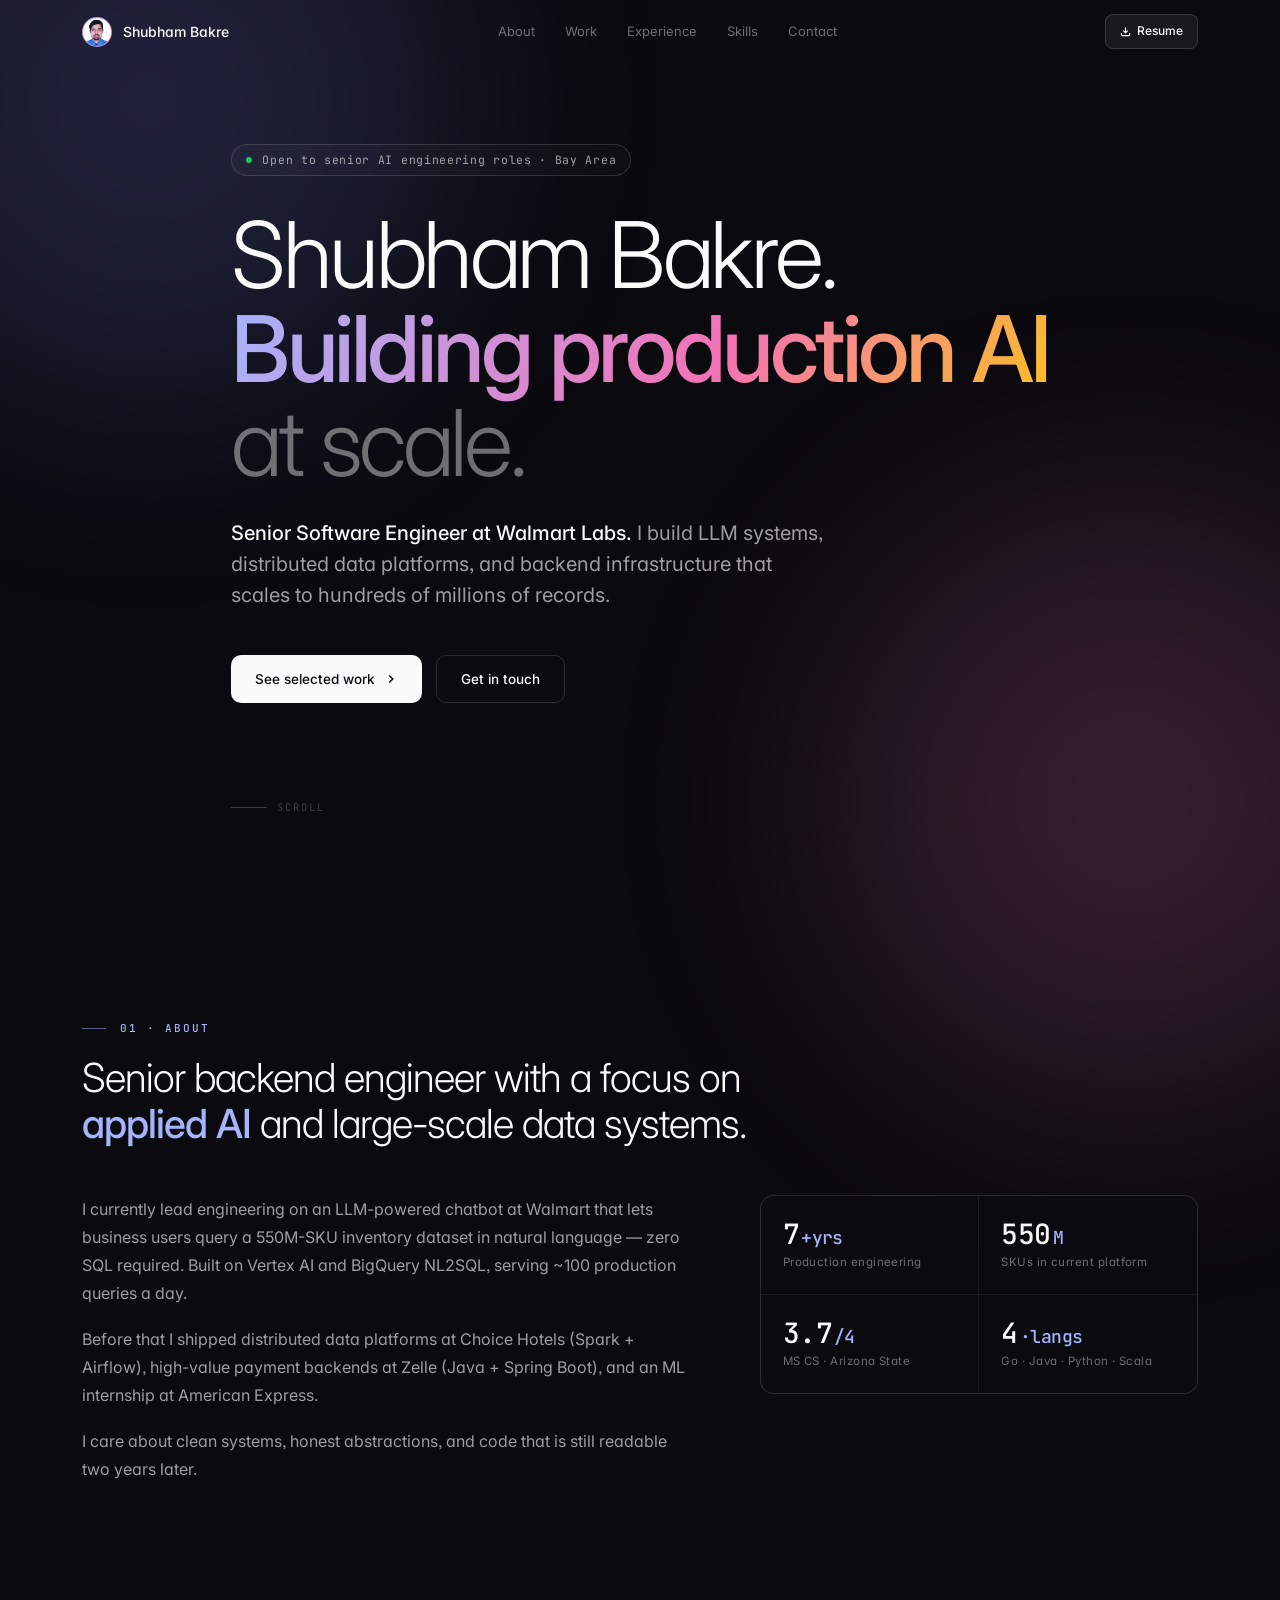
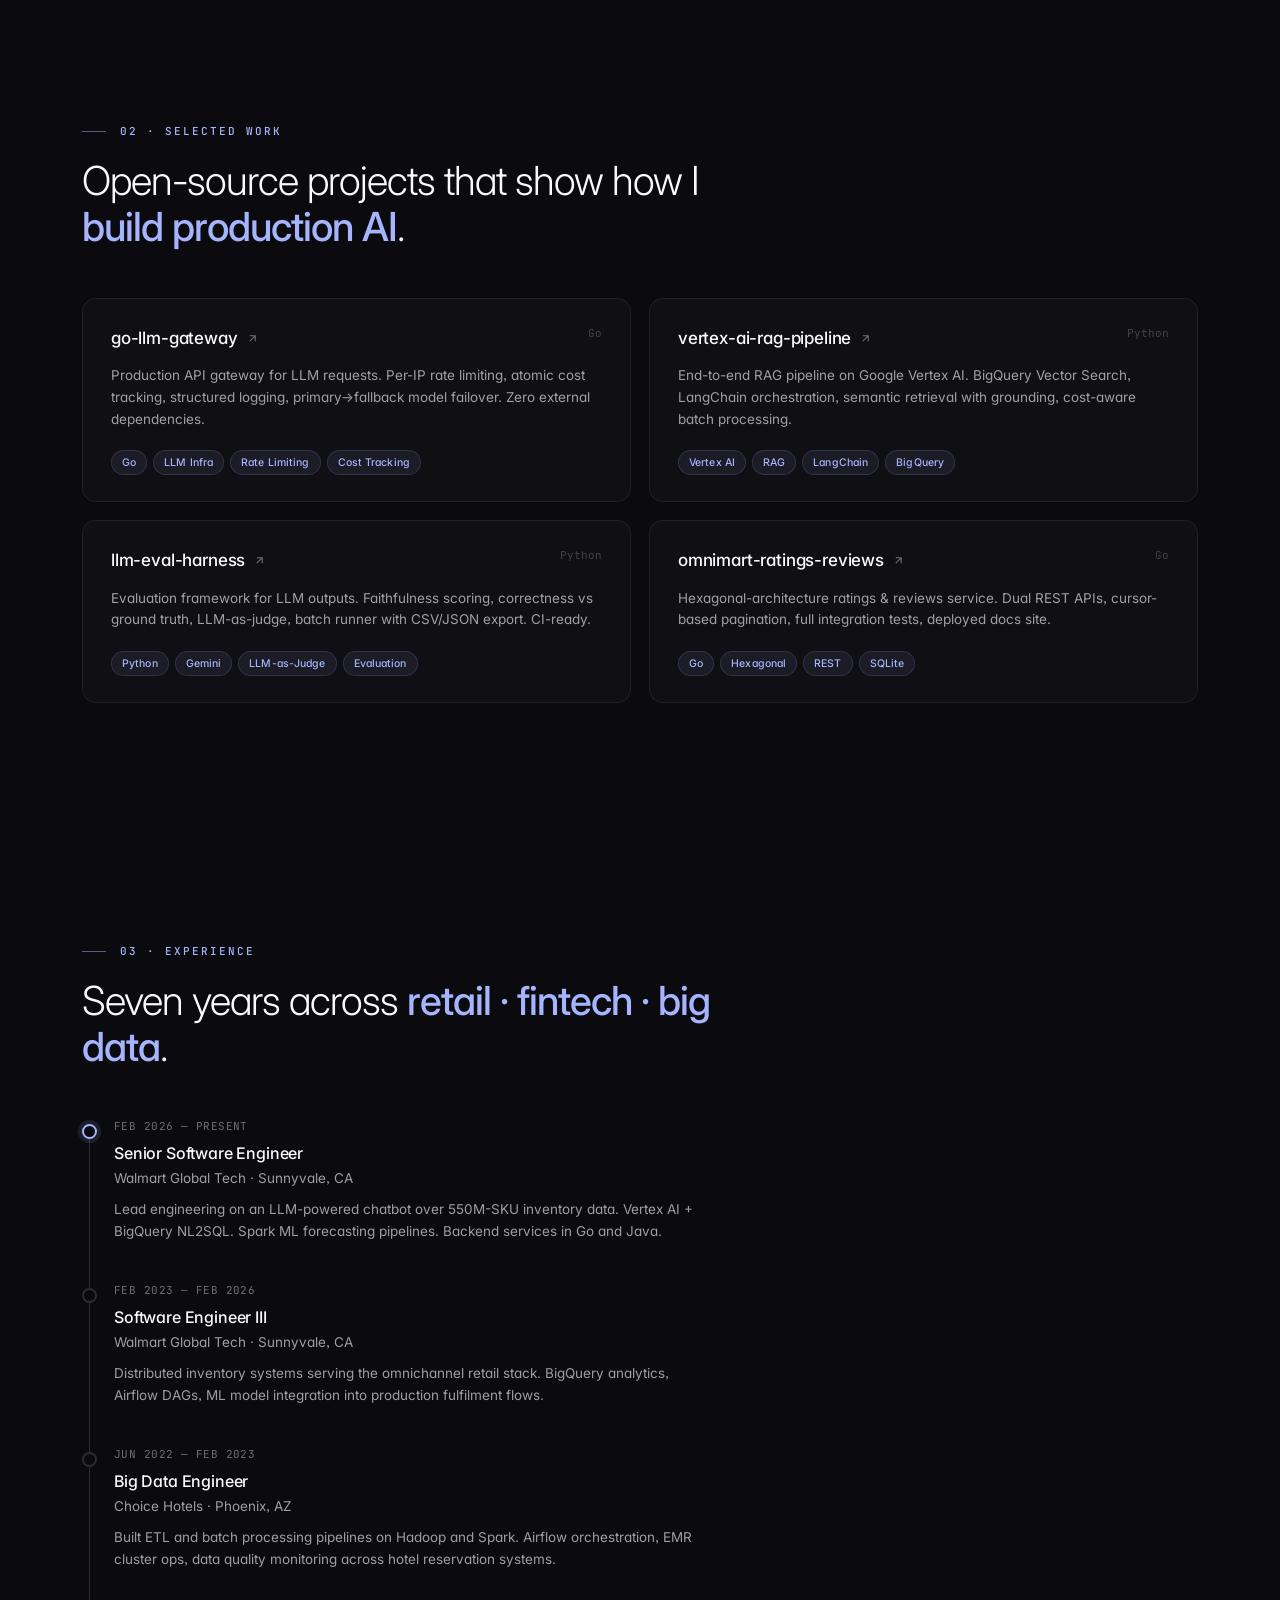
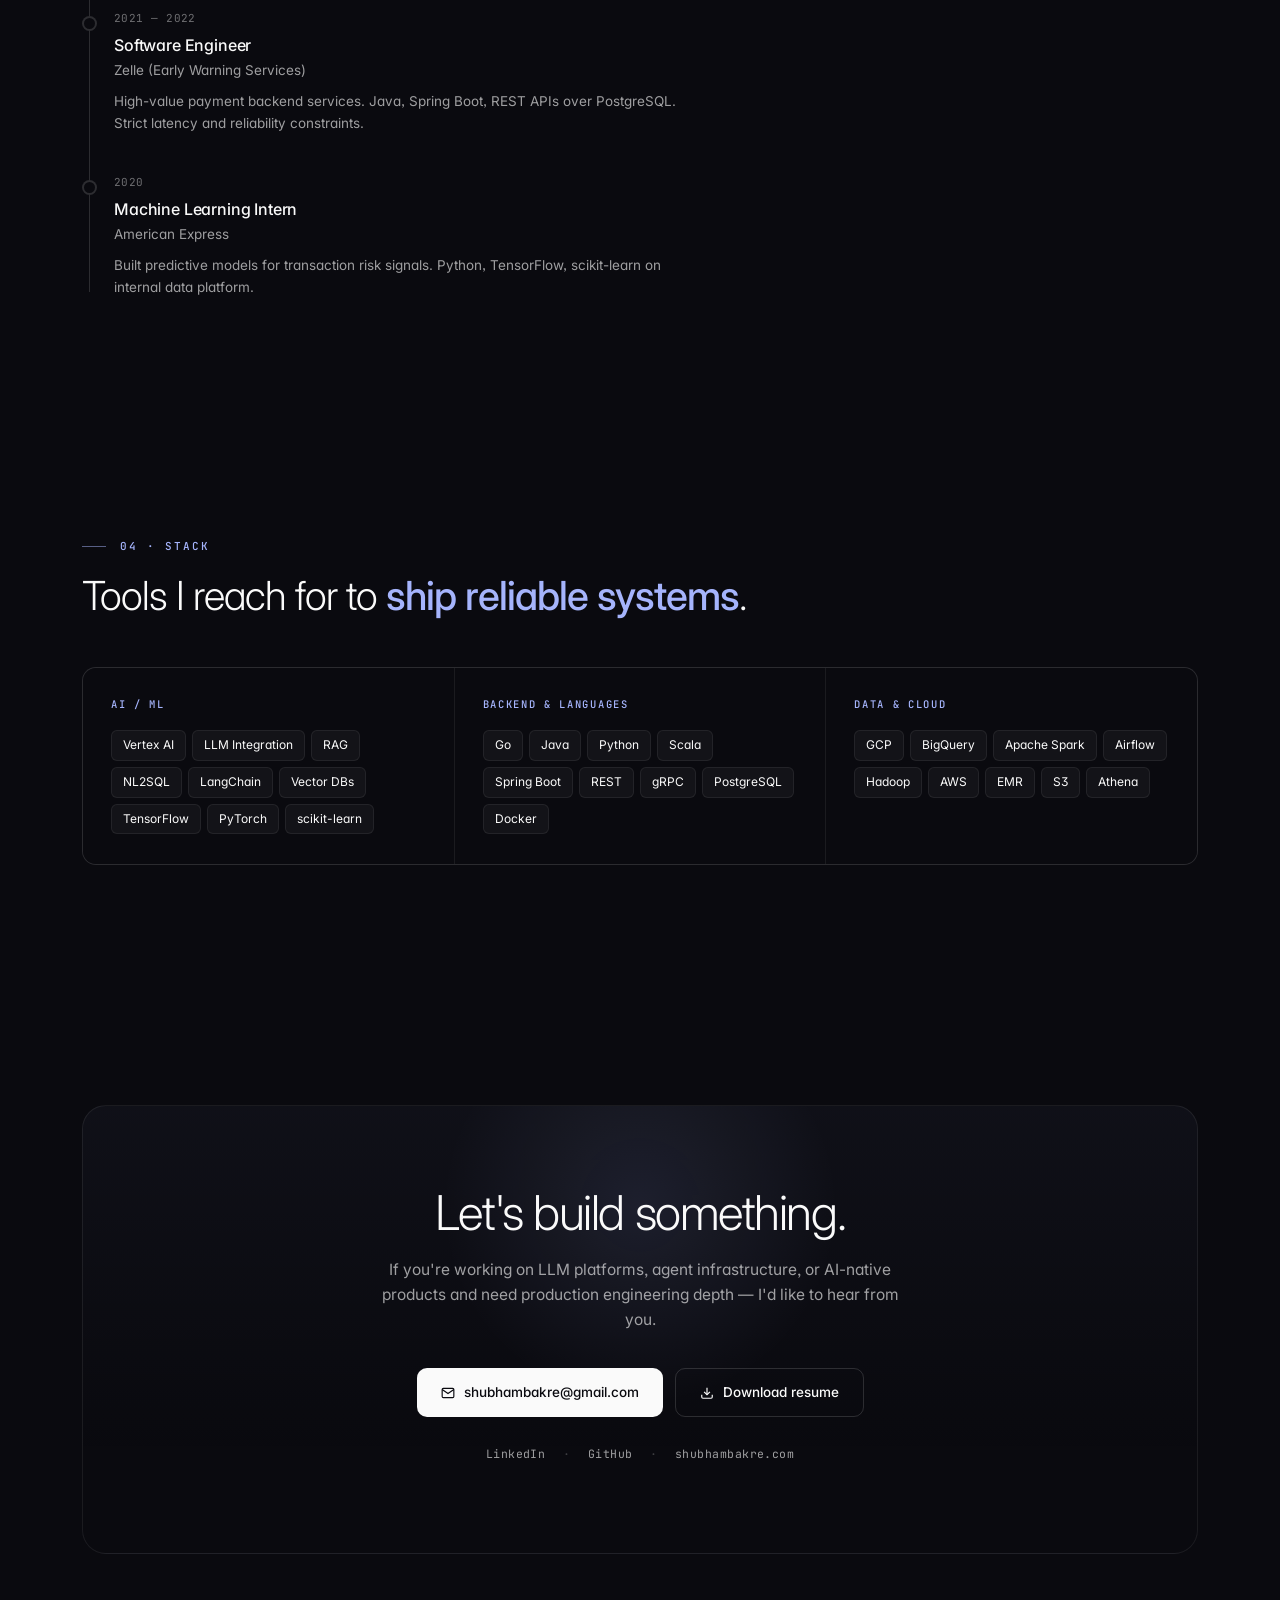
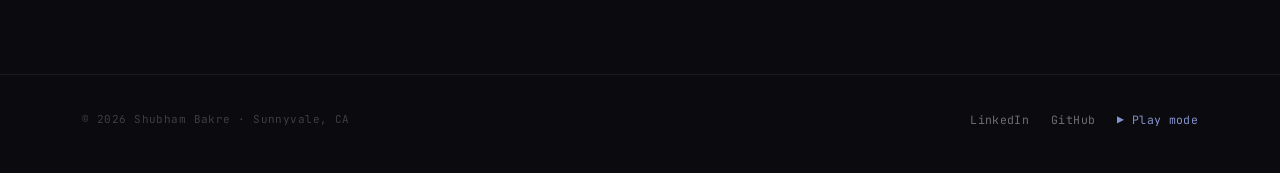
==== commit 63218e8c: "Polish: favicon, OG share card, ItemList JSON-LD, project card fixes - Add SVG favicon + Apple touch" ====
--- a/index.html
+++ b/index.html
@@ -10,18 +10,32 @@
   <meta property="og:url" content="https://shubhambakre.com/" />
   <meta property="og:title" content="Shubham Bakre — Senior Software Engineer · AI" />
   <meta property="og:description" content="7+ years of production backend engineering. LLM integrations, distributed systems, Spark at scale." />
-  <meta property="og:image" content="https://shubhambakre.com/assets/photo.jpg" />
+  <meta property="og:image" content="https://shubhambakre.com/assets/og-share.png" />
+  <meta property="og:image:width" content="1200" />
+  <meta property="og:image:height" content="630" />
+  <meta property="og:image:alt" content="Shubham Bakre — Senior Software Engineer building production AI at scale" />
   <meta name="twitter:card" content="summary_large_image" />
   <meta name="twitter:title" content="Shubham Bakre — Senior Software Engineer · AI" />
   <meta name="twitter:description" content="Senior Software Engineer with 7+ years of production experience. Shipped LLM integrations at Walmart scale." />
-  <meta name="twitter:image" content="https://shubhambakre.com/assets/photo.jpg" />
+  <meta name="twitter:image" content="https://shubhambakre.com/assets/og-share.png" />
   <link rel="canonical" href="https://shubhambakre.com/" />
   <meta name="robots" content="index, follow" />
+  <link rel="icon" type="image/svg+xml" href="/assets/favicon.svg" />
+  <link rel="apple-touch-icon" href="/assets/photo.jpg" />
+  <meta name="theme-color" content="#0a0a0f" />
   <link rel="preconnect" href="https://fonts.googleapis.com">
   <link rel="preconnect" href="https://fonts.gstatic.com" crossorigin>
   <link href="https://fonts.googleapis.com/css2?family=Inter:wght@300;400;500;600;700&family=JetBrains+Mono:wght@400;500&display=swap" rel="stylesheet">
   <script type="application/ld+json">
   {"@context":"https://schema.org","@type":"Person","name":"Shubham Bakre","url":"https://shubhambakre.com","image":"https://shubhambakre.com/assets/photo.jpg","jobTitle":"Senior Software Engineer","worksFor":{"@type":"Organization","name":"Walmart"},"alumniOf":[{"@type":"CollegeOrUniversity","name":"Arizona State University"}],"email":"shubhambakre@gmail.com","sameAs":["https://linkedin.com/in/shubhambakre","https://github.com/shubhambakre"]}
+  </script>
+  <script type="application/ld+json">
+  {"@context":"https://schema.org","@type":"ItemList","name":"Open-source projects by Shubham Bakre","itemListElement":[
+   {"@type":"SoftwareSourceCode","position":1,"name":"go-llm-gateway","description":"Production API gateway for LLM requests with per-IP rate limiting, atomic cost tracking, structured logging, and primary→fallback model failover. Zero external dependencies.","programmingLanguage":"Go","codeRepository":"https://github.com/shubhambakre/go-llm-gateway","author":{"@type":"Person","name":"Shubham Bakre"}},
+   {"@type":"SoftwareSourceCode","position":2,"name":"vertex-ai-rag-pipeline","description":"End-to-end RAG pipeline on Google Vertex AI with BigQuery Vector Search, LangChain orchestration, semantic retrieval with grounding.","programmingLanguage":"Python","codeRepository":"https://github.com/shubhambakre/vertex-ai-rag-pipeline","author":{"@type":"Person","name":"Shubham Bakre"}},
+   {"@type":"SoftwareSourceCode","position":3,"name":"llm-eval-harness","description":"Evaluation framework for LLM outputs — faithfulness scoring, correctness vs ground truth, LLM-as-judge, batch runner with CSV/JSON export. CI-ready.","programmingLanguage":"Python","codeRepository":"https://github.com/shubhambakre/llm-eval-harness","author":{"@type":"Person","name":"Shubham Bakre"}},
+   {"@type":"SoftwareSourceCode","position":4,"name":"omnimart-ratings-reviews","description":"Hexagonal-architecture ratings & reviews service in Go with dual REST APIs, cursor-based pagination, full integration tests, deployed docs site.","programmingLanguage":"Go","codeRepository":"https://github.com/shubhambakre/omnimart-ratings-reviews","author":{"@type":"Person","name":"Shubham Bakre"}}
+  ]}
   </script>
   <style>
     /* ─── Reset + tokens ─── */
@@ -561,7 +575,7 @@
       <a class="project reveal" href="https://github.com/shubhambakre/go-llm-gateway" target="_blank" rel="noopener">
         <div class="project-head">
           <div class="project-title">go-llm-gateway <svg viewBox="0 0 24 24" fill="none" stroke="currentColor" stroke-width="2"><path d="M7 17L17 7M7 7h10v10"/></svg></div>
-          <div class="project-meta">Go · 2026</div>
+          <div class="project-meta">Go</div>
         </div>
         <div class="project-desc">Production API gateway for LLM requests. Per-IP rate limiting, atomic cost tracking, structured logging, primary→fallback model failover. Zero external dependencies.</div>
         <div class="tags"><span class="tag">Go</span><span class="tag">LLM Infra</span><span class="tag">Rate Limiting</span><span class="tag">Cost Tracking</span></div>
@@ -570,7 +584,7 @@
       <a class="project reveal" href="https://github.com/shubhambakre/vertex-ai-rag-pipeline" target="_blank" rel="noopener">
         <div class="project-head">
           <div class="project-title">vertex-ai-rag-pipeline <svg viewBox="0 0 24 24" fill="none" stroke="currentColor" stroke-width="2"><path d="M7 17L17 7M7 7h10v10"/></svg></div>
-          <div class="project-meta">Python · 2026</div>
+          <div class="project-meta">Python</div>
         </div>
         <div class="project-desc">End-to-end RAG pipeline on Google Vertex AI. BigQuery Vector Search, LangChain orchestration, semantic retrieval with grounding, cost-aware batch processing.</div>
         <div class="tags"><span class="tag">Vertex AI</span><span class="tag">RAG</span><span class="tag">LangChain</span><span class="tag">BigQuery</span></div>
@@ -579,7 +593,7 @@
       <a class="project reveal" href="https://github.com/shubhambakre/llm-eval-harness" target="_blank" rel="noopener">
         <div class="project-head">
           <div class="project-title">llm-eval-harness <svg viewBox="0 0 24 24" fill="none" stroke="currentColor" stroke-width="2"><path d="M7 17L17 7M7 7h10v10"/></svg></div>
-          <div class="project-meta">Python · 2026</div>
+          <div class="project-meta">Python</div>
         </div>
         <div class="project-desc">Evaluation framework for LLM outputs. Faithfulness scoring, correctness vs ground truth, LLM-as-judge, batch runner with CSV/JSON export. CI-ready.</div>
         <div class="tags"><span class="tag">Python</span><span class="tag">Gemini</span><span class="tag">LLM-as-Judge</span><span class="tag">Evaluation</span></div>
@@ -588,10 +602,10 @@
       <a class="project reveal" href="https://github.com/shubhambakre/omnimart-ratings-reviews" target="_blank" rel="noopener">
         <div class="project-head">
           <div class="project-title">omnimart-ratings-reviews <svg viewBox="0 0 24 24" fill="none" stroke="currentColor" stroke-width="2"><path d="M7 17L17 7M7 7h10v10"/></svg></div>
-          <div class="project-meta">Go · 2026</div>
+          <div class="project-meta">Go</div>
         </div>
         <div class="project-desc">Hexagonal-architecture ratings & reviews service. Dual REST APIs, cursor-based pagination, full integration tests, deployed docs site.</div>
-        <div class="tags"><span class="tag">Go</span><span class="tag">Hexagonal</span><span class="tag">REST</span><span class="tag">Postgres</span></div>
+        <div class="tags"><span class="tag">Go</span><span class="tag">Hexagonal</span><span class="tag">REST</span><span class="tag">SQLite</span></div>
       </a>
 
     </div>
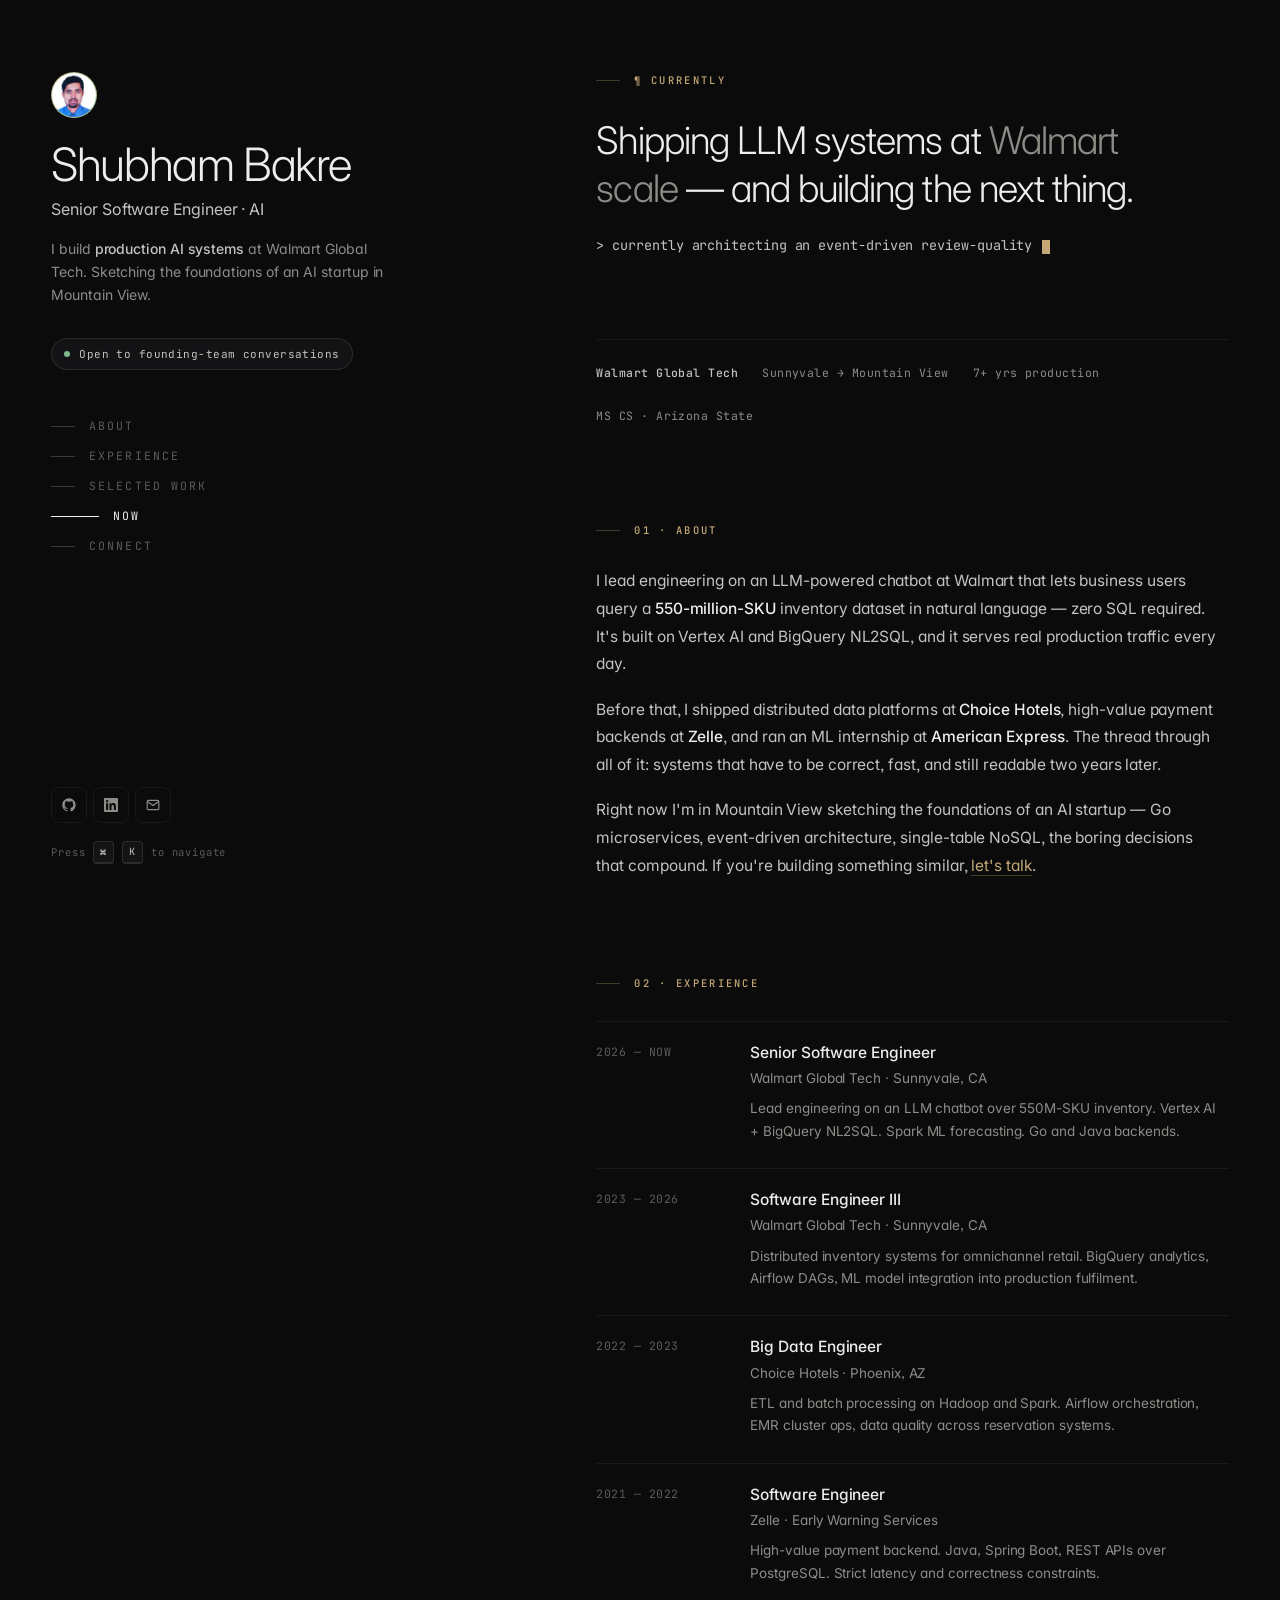
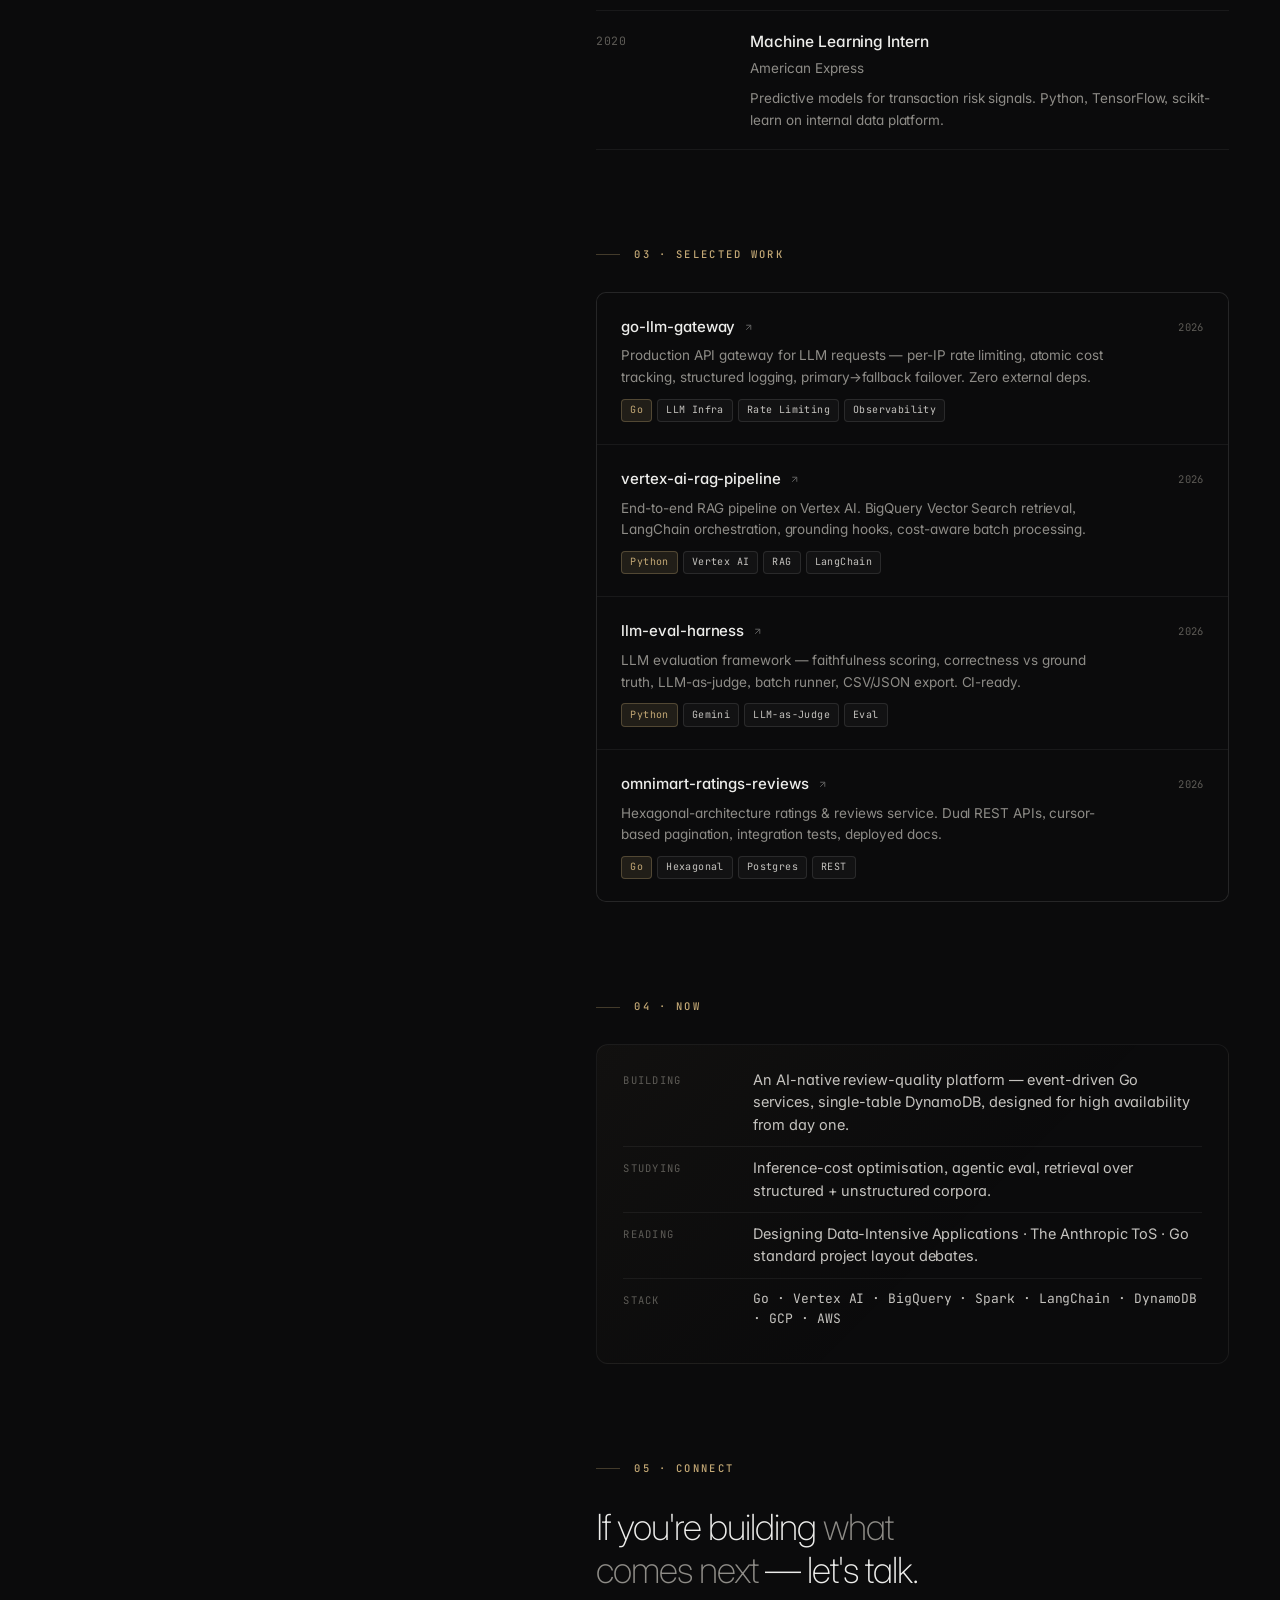
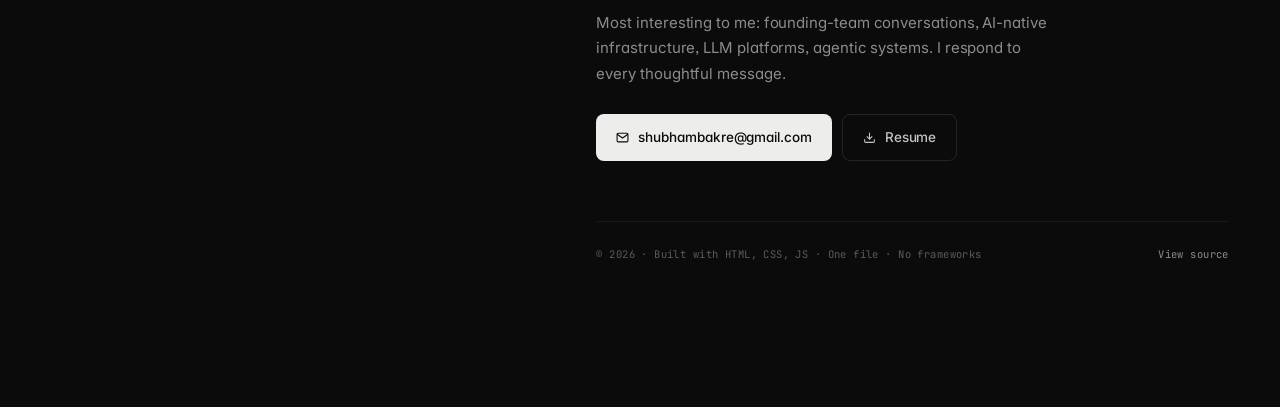
==== commit a3f99f09: "Rebuild: sticky-sidebar single-page portfolio with ⌘K palette and streaming hero; kill /game.html (r" ====
--- a/index.html
+++ b/index.html
@@ -4,28 +4,28 @@
   <meta charset="UTF-8" />
   <meta name="viewport" content="width=device-width, initial-scale=1.0" />
   <title>Shubham Bakre — Senior Software Engineer · AI</title>
-  <meta name="description" content="Senior Software Engineer at Walmart Labs with 7+ years shipping production AI systems. LLM pipelines, distributed data platforms, backend at scale. Bay Area." />
+  <meta name="description" content="Senior Software Engineer building production AI systems at Walmart Global Tech. LLM pipelines, distributed data platforms, backend at scale. Sketching an AI startup in Mountain View." />
   <meta name="author" content="Shubham Bakre" />
   <meta property="og:type" content="website" />
   <meta property="og:url" content="https://shubhambakre.com/" />
   <meta property="og:title" content="Shubham Bakre — Senior Software Engineer · AI" />
-  <meta property="og:description" content="7+ years of production backend engineering. LLM integrations, distributed systems, Spark at scale." />
+  <meta property="og:description" content="Production AI systems · Go · Vertex AI · BigQuery · Spark at scale." />
   <meta property="og:image" content="https://shubhambakre.com/assets/og-share.png" />
   <meta property="og:image:width" content="1200" />
   <meta property="og:image:height" content="630" />
   <meta property="og:image:alt" content="Shubham Bakre — Senior Software Engineer building production AI at scale" />
   <meta name="twitter:card" content="summary_large_image" />
   <meta name="twitter:title" content="Shubham Bakre — Senior Software Engineer · AI" />
-  <meta name="twitter:description" content="Senior Software Engineer with 7+ years of production experience. Shipped LLM integrations at Walmart scale." />
+  <meta name="twitter:description" content="Production AI systems · Go · Vertex AI · BigQuery · Spark at scale." />
   <meta name="twitter:image" content="https://shubhambakre.com/assets/og-share.png" />
   <link rel="canonical" href="https://shubhambakre.com/" />
   <meta name="robots" content="index, follow" />
   <link rel="icon" type="image/svg+xml" href="/assets/favicon.svg" />
   <link rel="apple-touch-icon" href="/assets/photo.jpg" />
-  <meta name="theme-color" content="#0a0a0f" />
+  <meta name="theme-color" content="#0b0b0c" />
   <link rel="preconnect" href="https://fonts.googleapis.com">
   <link rel="preconnect" href="https://fonts.gstatic.com" crossorigin>
-  <link href="https://fonts.googleapis.com/css2?family=Inter:wght@300;400;500;600;700&family=JetBrains+Mono:wght@400;500&display=swap" rel="stylesheet">
+  <link href="https://fonts.googleapis.com/css2?family=Inter:wght@200;300;400;450;500;600&family=JetBrains+Mono:wght@400;500&display=swap" rel="stylesheet">
   <script type="application/ld+json">
   {"@context":"https://schema.org","@type":"Person","name":"Shubham Bakre","url":"https://shubhambakre.com","image":"https://shubhambakre.com/assets/photo.jpg","jobTitle":"Senior Software Engineer","worksFor":{"@type":"Organization","name":"Walmart"},"alumniOf":[{"@type":"CollegeOrUniversity","name":"Arizona State University"}],"email":"shubhambakre@gmail.com","sameAs":["https://linkedin.com/in/shubhambakre","https://github.com/shubhambakre"]}
   </script>
@@ -37,743 +37,857 @@
    {"@type":"SoftwareSourceCode","position":4,"name":"omnimart-ratings-reviews","description":"Hexagonal-architecture ratings & reviews service in Go with dual REST APIs, cursor-based pagination, full integration tests, deployed docs site.","programmingLanguage":"Go","codeRepository":"https://github.com/shubhambakre/omnimart-ratings-reviews","author":{"@type":"Person","name":"Shubham Bakre"}}
   ]}
   </script>
-  <style>
-    /* ─── Reset + tokens ─── */
-    *, *::before, *::after { margin:0; padding:0; box-sizing:border-box; }
-    :root {
-      --bg:           #0a0a0f;
-      --bg-soft:      #0f0f17;
-      --fg:           #fafafa;
-      --muted:        rgba(250,250,250,0.62);
-      --subtle:       rgba(250,250,250,0.42);
-      --whisper:      rgba(250,250,250,0.22);
-      --line:         rgba(255,255,255,0.07);
-      --line-strong:  rgba(255,255,255,0.14);
-      --card:         rgba(255,255,255,0.025);
-      --card-hover:   rgba(255,255,255,0.04);
-      --accent:       #a5b4fc;
-      --accent-soft:  rgba(165,180,252,0.16);
-      --max-w:        1180px;
-      --radius:       14px;
-    }
-    html { scroll-behavior:smooth; }
-    body {
-      background:var(--bg); color:var(--fg);
-      font-family:'Inter',-apple-system,BlinkMacSystemFont,'Segoe UI',sans-serif;
-      font-feature-settings:'cv11','ss01','ss03';
-      -webkit-font-smoothing:antialiased;
-      line-height:1.55;
-      overflow-x:hidden;
-    }
-    a { color:inherit; text-decoration:none; }
-    img { display:block; max-width:100%; }
-    button { font:inherit; cursor:pointer; border:none; background:none; color:inherit; }
-    .mono { font-family:'JetBrains Mono',ui-monospace,SFMono-Regular,Consolas,monospace; }
-
-    /* ─── Ambient gradient blobs ─── */
-    body::before, body::after {
-      content:''; position:fixed; pointer-events:none; z-index:0;
-      width:600px; height:600px; border-radius:50%;
-      filter:blur(120px); opacity:0.18;
-    }
-    body::before {
-      background:#818cf8;
-      top:-200px; left:-150px;
-      animation:drift1 22s ease-in-out infinite;
-    }
-    body::after {
-      background:#f472b6;
-      bottom:-200px; right:-150px;
-      animation:drift2 26s ease-in-out infinite;
-    }
-    @keyframes drift1 { 50% { transform:translate(80px,140px); } }
-    @keyframes drift2 { 50% { transform:translate(-100px,-120px); } }
-
-    /* ─── Layout ─── */
-    .wrap {
-      max-width:var(--max-w);
-      margin:0 auto;
-      padding:0 32px;
-      position:relative; z-index:1;
-    }
-    section { padding:120px 0; position:relative; z-index:1; }
-    .eyebrow {
-      font-family:'JetBrains Mono',monospace;
-      font-size:11px; font-weight:500;
-      letter-spacing:0.18em; text-transform:uppercase;
-      color:var(--accent); opacity:0.85;
-      display:flex; align-items:center; gap:14px;
-      margin-bottom:18px;
-    }
-    .eyebrow::before {
-      content:''; width:24px; height:1px;
-      background:var(--accent); opacity:0.5;
-    }
-    h2 {
-      font-size:clamp(28px,3.5vw,40px);
-      font-weight:300; letter-spacing:-0.025em;
-      line-height:1.15; margin-bottom:48px;
-      max-width:680px;
-    }
-    h2 strong { font-weight:500; color:var(--accent); }
-    p { color:var(--muted); font-size:15.5px; }
-
-    /* ─── NAV ─── */
-    nav {
-      position:fixed; top:0; left:0; right:0;
-      z-index:100; height:64px;
-      transition:background .3s ease, backdrop-filter .3s ease, border-color .3s ease;
-      border-bottom:1px solid transparent;
-    }
-    nav.scrolled {
-      background:rgba(10,10,15,0.78);
-      backdrop-filter:blur(16px);
-      -webkit-backdrop-filter:blur(16px);
-      border-bottom-color:var(--line);
-    }
-    .nav-inner {
-      max-width:var(--max-w); margin:0 auto;
-      padding:0 32px; height:100%;
-      display:flex; align-items:center; justify-content:space-between;
-    }
-    .logo {
-      display:flex; align-items:center; gap:11px;
-      font-weight:500; font-size:14px;
-    }
-    .logo-mark {
-      width:30px; height:30px; border-radius:50%;
-      background:linear-gradient(135deg,#818cf8,#f472b6);
-      display:flex; align-items:center; justify-content:center;
-      font-size:11px; font-weight:700; color:#fff;
-      overflow:hidden; flex-shrink:0;
-      border:1px solid var(--line-strong);
-    }
-    .logo-mark img { width:100%; height:100%; object-fit:cover; }
-    .nav-links {
-      display:flex; align-items:center; gap:30px;
-    }
-    .nav-links a {
-      font-size:13px; color:var(--subtle);
-      transition:color .2s;
-    }
-    .nav-links a:hover { color:var(--fg); }
-    .nav-cta {
-      font-size:12px; font-weight:500;
-      padding:7px 14px; border-radius:8px;
-      background:rgba(255,255,255,0.06);
-      border:1px solid var(--line-strong);
-      transition:background .2s, border-color .2s;
-      display:inline-flex; align-items:center; gap:6px;
-    }
-    .nav-cta:hover { background:rgba(255,255,255,0.12); border-color:rgba(255,255,255,0.28); }
-    @media (max-width:720px) {
-      .nav-links { display:none; }
-    }
-
-    /* ─── HERO ─── */
-    .hero {
-      min-height:100vh;
-      display:flex; flex-direction:column; justify-content:center;
-      padding:140px 0 80px;
-    }
-    .hero-status {
-      display:inline-flex; align-items:center; gap:10px;
-      font-family:'JetBrains Mono',monospace;
-      font-size:11.5px; letter-spacing:0.06em;
-      color:var(--muted);
-      padding:6px 14px;
-      border:1px solid var(--line-strong);
-      border-radius:100px;
-      background:var(--card);
-      margin-bottom:32px;
-      width:fit-content;
-    }
-    .pulse {
-      width:6px; height:6px; border-radius:50%;
-      background:#22c55e;
-      box-shadow:0 0 0 0 rgba(34,197,94,0.7);
-      animation:pulse 2s infinite;
-    }
-    @keyframes pulse {
-      70% { box-shadow:0 0 0 8px rgba(34,197,94,0); }
-      100% { box-shadow:0 0 0 0 rgba(34,197,94,0); }
-    }
-    h1 {
-      font-size:clamp(44px,7.5vw,92px);
-      font-weight:300; line-height:1.02;
-      letter-spacing:-0.038em;
-      margin-bottom:28px;
-    }
-    h1 .accent {
-      background:linear-gradient(120deg,#a5b4fc 0%,#f472b6 60%,#fbbf24 100%);
-      -webkit-background-clip:text; background-clip:text;
-      -webkit-text-fill-color:transparent;
-      font-weight:500;
-    }
-    .hero-tagline {
-      font-size:clamp(17px,1.6vw,20px);
-      color:var(--muted);
-      max-width:600px; line-height:1.55;
-      margin-bottom:44px;
-    }
-    .hero-tagline strong { color:var(--fg); font-weight:500; }
-    .hero-ctas { display:flex; gap:14px; flex-wrap:wrap; }
-    .btn {
-      display:inline-flex; align-items:center; gap:9px;
-      padding:13px 24px; border-radius:10px;
-      font-size:13.5px; font-weight:500;
-      transition:transform .15s ease, background .2s, border-color .2s;
-    }
-    .btn-primary {
-      background:var(--fg); color:var(--bg);
-    }
-    .btn-primary:hover { transform:translateY(-1px); background:#fff; }
-    .btn-secondary {
-      border:1px solid var(--line-strong);
-      color:var(--fg);
-    }
-    .btn-secondary:hover { background:var(--card); border-color:rgba(255,255,255,0.28); }
-    .btn svg { width:14px; height:14px; }
-
-    .scroll-cue {
-      margin-top:96px; display:inline-flex; align-items:center; gap:10px;
-      font-family:'JetBrains Mono',monospace;
-      font-size:10.5px; letter-spacing:0.18em;
-      text-transform:uppercase; color:var(--whisper);
-    }
-    .scroll-cue .line { width:36px; height:1px; background:var(--whisper); animation:line-pulse 2.4s ease-in-out infinite; }
-    @keyframes line-pulse { 0%,100% { transform:scaleX(0.3); transform-origin:left; } 50% { transform:scaleX(1); } }
-
-    /* ─── ABOUT ─── */
-    .about-grid {
-      display:grid;
-      grid-template-columns:1.4fr 1fr;
-      gap:64px;
-      align-items:start;
-    }
-    .about-text p { font-size:16px; margin-bottom:18px; line-height:1.75; }
-    .about-text p:last-child { margin-bottom:0; }
-    .stats {
-      display:grid;
-      grid-template-columns:1fr 1fr;
-      gap:1px;
-      background:var(--line);
-      border:1px solid var(--line);
-      border-radius:var(--radius);
-      overflow:hidden;
-    }
-    .stat {
-      background:var(--bg);
-      padding:24px 22px;
-    }
-    .stat-num {
-      font-family:'JetBrains Mono',monospace;
-      font-size:28px; font-weight:500;
-      letter-spacing:-0.02em;
-      color:var(--fg);
-      margin-bottom:6px;
-      line-height:1;
-    }
-    .stat-num .unit { color:var(--accent); font-size:18px; margin-left:2px; }
-    .stat-label {
-      font-size:11.5px; color:var(--subtle);
-      letter-spacing:0.04em; line-height:1.4;
-    }
-    @media (max-width:820px) {
-      .about-grid { grid-template-columns:1fr; gap:40px; }
-    }
-
-    /* ─── WORK ─── */
-    .projects {
-      display:grid;
-      grid-template-columns:repeat(2,1fr);
-      gap:18px;
-    }
-    .project {
-      background:var(--card);
-      border:1px solid var(--line);
-      border-radius:var(--radius);
-      padding:26px 28px;
-      display:flex; flex-direction:column;
-      transition:background .25s ease, border-color .25s ease, transform .25s ease;
-      position:relative; overflow:hidden;
-    }
-    .project::after {
-      content:''; position:absolute; inset:0;
-      border-radius:var(--radius);
-      background:radial-gradient(400px circle at var(--x,50%) var(--y,50%),var(--accent-soft),transparent 40%);
-      opacity:0; transition:opacity .3s;
-      pointer-events:none;
-    }
-    .project:hover {
-      border-color:var(--line-strong);
-      background:var(--card-hover);
-      transform:translateY(-2px);
-    }
-    .project:hover::after { opacity:1; }
-    .project-head {
-      display:flex; justify-content:space-between; align-items:flex-start;
-      gap:16px; margin-bottom:14px;
-    }
-    .project-title {
-      font-size:17px; font-weight:500;
-      letter-spacing:-0.01em;
-      display:flex; align-items:center; gap:8px;
-    }
-    .project-title svg {
-      width:13px; height:13px;
-      transition:transform .2s, color .2s;
-      color:var(--subtle);
-    }
-    .project:hover .project-title svg {
-      transform:translate(2px,-2px);
-      color:var(--accent);
-    }
-    .project-meta { font-size:11px; color:var(--whisper); font-family:'JetBrains Mono',monospace; }
-    .project-desc {
-      color:var(--muted); font-size:13.5px;
-      line-height:1.6; margin-bottom:20px; flex:1;
-    }
-    .tags { display:flex; flex-wrap:wrap; gap:6px; }
-    .tag {
-      font-size:10.5px; font-weight:500;
-      padding:3.5px 10px; border-radius:100px;
-      background:rgba(165,180,252,0.08);
-      color:var(--accent);
-      border:1px solid rgba(165,180,252,0.16);
-      letter-spacing:0.01em;
-    }
-    @media (max-width:680px) { .projects { grid-template-columns:1fr; } }
-
-    /* ─── EXPERIENCE TIMELINE ─── */
-    .timeline { position:relative; padding-left:32px; }
-    .timeline::before {
-      content:''; position:absolute;
-      left:7px; top:6px; bottom:6px;
-      width:1px; background:var(--line-strong);
-    }
-    .tl-item {
-      position:relative;
-      padding-bottom:40px;
-    }
-    .tl-item:last-child { padding-bottom:0; }
-    .tl-item::before {
-      content:''; position:absolute;
-      left:-32px; top:6px;
-      width:15px; height:15px; border-radius:50%;
-      background:var(--bg);
-      border:2px solid var(--line-strong);
-      transition:border-color .2s, box-shadow .2s;
-    }
-    .tl-item.featured::before {
-      border-color:var(--accent);
-      box-shadow:0 0 0 4px rgba(165,180,252,0.12);
-    }
-    .tl-date {
-      font-family:'JetBrains Mono',monospace;
-      font-size:11px; color:var(--subtle);
-      letter-spacing:0.04em; margin-bottom:6px;
-    }
-    .tl-role {
-      font-size:16px; font-weight:500;
-      letter-spacing:-0.01em;
-      margin-bottom:2px;
-    }
-    .tl-company { color:var(--muted); font-size:13.5px; margin-bottom:10px; }
-    .tl-desc { color:var(--muted); font-size:13.5px; line-height:1.6; max-width:580px; }
-
-    /* ─── SKILLS ─── */
-    .skills {
-      display:grid;
-      grid-template-columns:repeat(3,1fr);
-      gap:1px;
-      background:var(--line);
-      border:1px solid var(--line);
-      border-radius:var(--radius);
-      overflow:hidden;
-    }
-    .skill-group { background:var(--bg); padding:28px 28px 30px; }
-    .skill-cat {
-      font-family:'JetBrains Mono',monospace;
-      font-size:10.5px; font-weight:500;
-      letter-spacing:0.16em; text-transform:uppercase;
-      color:var(--accent);
-      margin-bottom:18px;
-    }
-    .skill-list { display:flex; flex-wrap:wrap; gap:6px; }
-    .skill {
-      font-size:12px;
-      padding:5px 11px; border-radius:6px;
-      background:rgba(255,255,255,0.04);
-      border:1px solid var(--line);
-      color:var(--fg);
-      transition:background .15s, border-color .15s;
-    }
-    .skill:hover { background:rgba(255,255,255,0.08); border-color:var(--line-strong); }
-    @media (max-width:820px) { .skills { grid-template-columns:1fr; } }
-
-    /* ─── CONTACT ─── */
-    .contact-block {
-      text-align:center;
-      padding:80px 24px 90px;
-      border:1px solid var(--line);
-      border-radius:24px;
-      background:linear-gradient(180deg,rgba(165,180,252,0.04),transparent 80%);
-      position:relative; overflow:hidden;
-    }
-    .contact-block::before {
-      content:''; position:absolute; top:-100px; left:50%;
-      transform:translateX(-50%);
-      width:400px; height:400px; border-radius:50%;
-      background:radial-gradient(circle,rgba(165,180,252,0.10),transparent 70%);
-      pointer-events:none;
-    }
-    .contact-h {
-      font-size:clamp(30px,4vw,48px);
-      font-weight:300; letter-spacing:-0.03em;
-      line-height:1.12; margin-bottom:18px;
-      position:relative;
-    }
-    .contact-sub {
-      font-size:15.5px; color:var(--muted);
-      max-width:520px; margin:0 auto 36px;
-      line-height:1.6; position:relative;
-    }
-    .contact-actions {
-      display:flex; justify-content:center; gap:12px; flex-wrap:wrap;
-      margin-bottom:28px; position:relative;
-    }
-    .contact-secondary {
-      font-family:'JetBrains Mono',monospace;
-      font-size:11.5px; color:var(--subtle);
-      letter-spacing:0.04em;
-      position:relative;
-    }
-    .contact-secondary a { color:var(--muted); transition:color .2s; }
-    .contact-secondary a:hover { color:var(--fg); }
-    .contact-secondary span { color:var(--whisper); margin:0 10px; }
-
-    /* ─── FOOTER ─── */
-    footer {
-      padding:36px 0 44px;
-      border-top:1px solid var(--line);
-      position:relative; z-index:1;
-    }
-    .footer-inner {
-      display:flex; justify-content:space-between; align-items:center;
-      gap:20px; flex-wrap:wrap;
-    }
-    .footer-meta {
-      font-family:'JetBrains Mono',monospace;
-      font-size:11px; color:var(--whisper);
-      letter-spacing:0.04em;
-    }
-    .footer-links { display:flex; gap:22px; }
-    .footer-links a {
-      font-size:11.5px; color:var(--subtle);
-      transition:color .2s;
-      font-family:'JetBrains Mono',monospace;
-      letter-spacing:0.03em;
-    }
-    .footer-links a:hover { color:var(--fg); }
-    .play-mode {
-      display:inline-flex; align-items:center; gap:6px;
-      color:var(--accent) !important;
-      opacity:0.8;
-    }
-    .play-mode:hover { opacity:1; }
-
-    /* ─── Reveal animation ─── */
-    .reveal {
-      opacity:0; transform:translateY(20px);
-      transition:opacity .8s cubic-bezier(.2,.8,.3,1), transform .8s cubic-bezier(.2,.8,.3,1);
-    }
-    .reveal.in { opacity:1; transform:none; }
-    @media (prefers-reduced-motion:reduce) {
-      .reveal { opacity:1; transform:none; transition:none; }
-      body::before, body::after, .pulse, .scroll-cue .line { animation:none; }
-    }
-  </style>
+<style>
+  /* ─── Tokens ─────────────────────────────────────── */
+  :root {
+    --bg:           #0b0b0c;
+    --bg-soft:      #131315;
+    --fg:           #ededeb;
+    --fg2:          #c5c3bf;
+    --muted:        #8e8c87;
+    --subtle:       #5d5b56;
+    --whisper:      #3a3835;
+    --line:         rgba(255,255,255,0.06);
+    --line-2:       rgba(255,255,255,0.10);
+    --line-3:       rgba(255,255,255,0.16);
+    --accent:       #c3a875;
+    --accent-soft:  rgba(195,168,117,0.12);
+    --accent-line:  rgba(195,168,117,0.30);
+    --green:        #7eb98a;
+    --maxw-side:    360px;
+    --pad:          clamp(24px, 4vw, 56px);
+  }
+
+  *, *::before, *::after { margin:0; padding:0; box-sizing:border-box; }
+  html { scroll-behavior:smooth; }
+  body {
+    background:var(--bg);
+    color:var(--fg);
+    font-family:'Inter','-apple-system',BlinkMacSystemFont,'Segoe UI',sans-serif;
+    font-feature-settings:'cv11','ss01','ss03','cv02';
+    -webkit-font-smoothing:antialiased;
+    font-size:15px; line-height:1.65;
+    letter-spacing:-0.005em;
+    min-height:100vh;
+  }
+  ::selection { background:var(--accent-soft); color:var(--fg); }
+
+  a { color:inherit; text-decoration:none; }
+  button { font:inherit; cursor:pointer; border:none; background:none; color:inherit; }
+  img { display:block; max-width:100%; }
+  .mono { font-family:'JetBrains Mono',ui-monospace,SFMono-Regular,Consolas,monospace; }
+
+  /* ─── Page grid ──────────────────────────────────── */
+  .page {
+    max-width:1280px; margin:0 auto;
+    padding:0 var(--pad);
+    display:grid;
+    grid-template-columns:1fr 1.35fr;
+    gap:clamp(40px,6vw,96px);
+    min-height:100vh;
+  }
+  @media (max-width: 920px) {
+    .page { grid-template-columns:1fr; gap:36px; padding-top:60px; }
+  }
+
+  /* ─── Sidebar ────────────────────────────────────── */
+  aside {
+    position:sticky; top:0;
+    max-height:100vh;
+    padding:clamp(56px,8vh,96px) 0 36px;
+    display:flex; flex-direction:column;
+    justify-content:space-between;
+    gap:32px;
+  }
+  @media (max-width: 920px) {
+    aside { position:relative; padding:0; max-height:none; }
+  }
+
+  .side-top { max-width:var(--maxw-side); }
+  .side-avatar {
+    width:46px; height:46px; border-radius:50%;
+    overflow:hidden; flex-shrink:0;
+    border:1px solid var(--line-2);
+    background:linear-gradient(135deg,#c3a875,#7eb98a);
+    display:flex; align-items:center; justify-content:center;
+    font-size:13px; font-weight:600; color:#fff;
+    margin-bottom:22px;
+  }
+  .side-avatar img { width:100%; height:100%; object-fit:cover; }
+
+  .side-name {
+    font-size:clamp(34px,3.6vw,46px);
+    font-weight:300; letter-spacing:-0.03em;
+    line-height:1.05; color:var(--fg);
+    margin-bottom:8px;
+  }
+  .side-role {
+    font-size:16px; font-weight:400;
+    color:var(--fg2); letter-spacing:-0.01em;
+    margin-bottom:14px;
+  }
+  .side-bio {
+    font-size:14px; color:var(--muted);
+    line-height:1.65; max-width:340px;
+    margin-bottom:32px;
+  }
+  .side-bio strong { color:var(--fg2); font-weight:500; }
+
+  .side-status {
+    display:inline-flex; align-items:center; gap:9px;
+    font-family:'JetBrains Mono',monospace;
+    font-size:11px; letter-spacing:0.04em;
+    color:var(--fg2);
+    padding:6px 12px; border-radius:100px;
+    background:var(--bg-soft);
+    border:1px solid var(--line-2);
+  }
+  .pulse {
+    width:6px; height:6px; border-radius:50%;
+    background:var(--green);
+    box-shadow:0 0 0 0 rgba(126,185,138,0.55);
+    animation:pulse 2.4s infinite;
+  }
+  @keyframes pulse { 70% { box-shadow:0 0 0 7px rgba(126,185,138,0); } 100% { box-shadow:0 0 0 0 rgba(126,185,138,0); } }
+
+  /* Sidebar nav */
+  nav.toc {
+    margin-top:42px;
+    display:flex; flex-direction:column; gap:1px;
+  }
+  nav.toc a {
+    display:flex; align-items:center; gap:14px;
+    padding:5px 0;
+    font-family:'JetBrains Mono',monospace;
+    font-size:11.5px; letter-spacing:0.18em;
+    color:var(--subtle); text-transform:uppercase;
+    transition:color .18s;
+  }
+  nav.toc a:hover, nav.toc a.active { color:var(--fg); }
+  nav.toc a .bar {
+    height:1px; width:24px; background:var(--whisper);
+    transition:width .22s ease, background .22s ease;
+  }
+  nav.toc a:hover .bar, nav.toc a.active .bar {
+    width:48px; background:var(--fg);
+  }
+
+  /* Sidebar bottom */
+  .side-bottom { display:flex; flex-direction:column; gap:18px; max-width:var(--maxw-side); }
+  .socials {
+    display:flex; gap:6px;
+  }
+  .socials a {
+    width:36px; height:36px; border-radius:8px;
+    display:flex; align-items:center; justify-content:center;
+    color:var(--muted);
+    transition:color .18s, background .18s, border-color .18s;
+    border:1px solid var(--line);
+  }
+  .socials a:hover { color:var(--fg); background:var(--bg-soft); border-color:var(--line-2); }
+  .socials svg { width:14px; height:14px; }
+
+  .kbd-hint {
+    display:inline-flex; align-items:center; gap:8px;
+    font-family:'JetBrains Mono',monospace;
+    font-size:10.5px; color:var(--subtle);
+    letter-spacing:0.08em;
+  }
+  .kbd-hint kbd {
+    display:inline-block;
+    padding:2px 6px; min-width:18px; text-align:center;
+    font-family:'JetBrains Mono',monospace;
+    font-size:10px; color:var(--fg2);
+    background:rgba(255,255,255,0.04);
+    border:1px solid var(--line-2);
+    border-bottom-width:2px;
+    border-radius:4px;
+  }
+
+  /* ─── Main column ────────────────────────────────── */
+  main { padding:clamp(56px,8vh,96px) 0 96px; min-width:0; }
+  section { padding:0 0 96px; scroll-margin-top:40px; }
+  section:last-of-type { padding-bottom:48px; }
+
+  .eyebrow {
+    font-family:'JetBrains Mono',monospace;
+    font-size:10.5px; font-weight:500;
+    letter-spacing:0.22em; text-transform:uppercase;
+    color:var(--accent);
+    margin-bottom:28px;
+    display:flex; align-items:center; gap:14px;
+  }
+  .eyebrow::before { content:''; width:24px; height:1px; background:var(--accent-line); }
+
+  /* ─── Hero ───────────────────────────────────────── */
+  .hero h1 {
+    font-size:clamp(28px,3vw,38px);
+    font-weight:300; line-height:1.25;
+    letter-spacing:-0.025em; color:var(--fg);
+    margin-bottom:22px;
+    max-width:24ch;
+  }
+  .hero h1 em {
+    font-style:normal; color:var(--muted);
+    font-weight:300;
+  }
+  .stream {
+    font-family:'JetBrains Mono',monospace;
+    font-size:13.5px; color:var(--fg2);
+    line-height:1.7; max-width:60ch;
+    margin-bottom:36px;
+    min-height:5.1em;
+  }
+  .stream .cur {
+    display:inline-block; width:8px; height:14px;
+    background:var(--accent); margin-left:2px;
+    vertical-align:middle;
+    animation:blink 1s step-end infinite;
+  }
+  .stream .cur.done { animation:blink 1s step-end infinite; opacity:0.6; }
+  @keyframes blink { 50% { opacity:0; } }
+
+  .hero-meta {
+    display:flex; flex-wrap:wrap; gap:24px;
+    font-family:'JetBrains Mono',monospace;
+    font-size:11.5px; color:var(--muted);
+    letter-spacing:0.04em;
+    padding-top:24px; border-top:1px solid var(--line);
+  }
+  .hero-meta strong { color:var(--fg2); font-weight:500; }
+
+  /* ─── About ──────────────────────────────────────── */
+  .prose p { color:var(--fg2); font-size:15.5px; line-height:1.78; margin-bottom:18px; max-width:62ch; }
+  .prose p:last-child { margin-bottom:0; }
+  .prose a { color:var(--accent); border-bottom:1px solid var(--accent-line); transition:border-color .2s; }
+  .prose a:hover { border-bottom-color:var(--accent); }
+  .prose strong { color:var(--fg); font-weight:500; }
+
+  /* ─── Experience ─────────────────────────────────── */
+  .roles { display:flex; flex-direction:column; gap:8px; }
+  .role {
+    display:grid; grid-template-columns:130px 1fr;
+    gap:24px; padding:18px 0;
+    border-top:1px solid var(--line);
+    transition:border-color .2s;
+  }
+  .role:last-child { border-bottom:1px solid var(--line); }
+  .role:hover { border-top-color:var(--line-3); }
+  .role:hover + .role { border-top-color:var(--line-3); }
+  .role-date {
+    font-family:'JetBrains Mono',monospace;
+    font-size:11.5px; color:var(--subtle);
+    letter-spacing:0.04em; padding-top:3px;
+  }
+  .role-title { color:var(--fg); font-size:15.5px; font-weight:500; margin-bottom:2px; }
+  .role-org { color:var(--muted); font-size:13.5px; margin-bottom:8px; }
+  .role-desc { color:var(--muted); font-size:13.5px; line-height:1.65; max-width:58ch; }
+  @media (max-width:520px) {
+    .role { grid-template-columns:1fr; gap:6px; }
+  }
+
+  /* ─── Work ───────────────────────────────────────── */
+  .work-grid { display:flex; flex-direction:column; gap:1px; background:var(--line); border:1px solid var(--line); border-radius:10px; overflow:hidden; }
+  .work {
+    background:var(--bg);
+    padding:22px 24px;
+    display:grid; grid-template-columns:1fr auto;
+    align-items:start; gap:24px;
+    transition:background .2s;
+    position:relative;
+  }
+  .work:hover { background:var(--bg-soft); }
+  .work-h {
+    display:flex; align-items:center; gap:12px;
+    margin-bottom:6px;
+  }
+  .work-name { color:var(--fg); font-size:15px; font-weight:500; letter-spacing:-0.005em; }
+  .work-name svg {
+    width:11px; height:11px; margin-left:4px;
+    opacity:0.4; transition:transform .2s, opacity .2s;
+    display:inline-block; vertical-align:-1px;
+  }
+  .work:hover .work-name svg { opacity:1; transform:translate(2px,-2px); color:var(--accent); }
+  .work-desc { color:var(--muted); font-size:13.5px; line-height:1.6; max-width:54ch; margin-bottom:10px; }
+  .tags { display:flex; flex-wrap:wrap; gap:5px; }
+  .tag {
+    font-family:'JetBrains Mono',monospace;
+    font-size:10px; letter-spacing:0.04em;
+    padding:2.5px 8px; border-radius:4px;
+    color:var(--fg2);
+    background:rgba(255,255,255,0.03);
+    border:1px solid var(--line-2);
+  }
+  .tag.amber { color:var(--accent); border-color:var(--accent-line); background:var(--accent-soft); }
+  .work-meta {
+    font-family:'JetBrains Mono',monospace;
+    font-size:10.5px; color:var(--subtle); letter-spacing:0.04em;
+    white-space:nowrap; padding-top:4px;
+  }
+
+  /* ─── Now ────────────────────────────────────────── */
+  .now-card {
+    border:1px solid var(--line);
+    border-radius:12px;
+    padding:24px 26px;
+    background:linear-gradient(135deg,rgba(195,168,117,0.04),transparent 60%);
+  }
+  .now-row {
+    display:grid; grid-template-columns:110px 1fr;
+    gap:20px; padding:10px 0;
+    border-top:1px solid var(--line);
+  }
+  .now-row:first-child { border-top:none; padding-top:0; }
+  .now-key {
+    font-family:'JetBrains Mono',monospace;
+    font-size:10.5px; color:var(--subtle); letter-spacing:0.12em; text-transform:uppercase;
+    padding-top:3px;
+  }
+  .now-val { color:var(--fg2); font-size:14.5px; line-height:1.55; }
+
+  /* ─── Connect ────────────────────────────────────── */
+  .connect-h {
+    font-size:clamp(28px,3vw,36px);
+    font-weight:200; letter-spacing:-0.028em;
+    line-height:1.2; margin-bottom:18px;
+    max-width:18ch;
+  }
+  .connect-h em { font-style:normal; color:var(--muted); font-weight:200; }
+  .connect-p { color:var(--muted); font-size:15px; line-height:1.7; max-width:52ch; margin-bottom:28px; }
+  .connect-actions { display:flex; flex-wrap:wrap; gap:10px; }
+  .btn {
+    display:inline-flex; align-items:center; gap:9px;
+    padding:11px 20px; border-radius:8px;
+    font-size:13.5px; font-weight:500;
+    transition:transform .15s, background .2s, border-color .2s;
+  }
+  .btn svg { width:13px; height:13px; }
+  .btn-p { background:var(--fg); color:var(--bg); }
+  .btn-p:hover { transform:translateY(-1px); background:#fff; }
+  .btn-s { border:1px solid var(--line-2); color:var(--fg2); }
+  .btn-s:hover { background:var(--bg-soft); border-color:var(--line-3); color:var(--fg); }
+
+  /* ─── Footer ─────────────────────────────────────── */
+  footer {
+    margin-top:60px; padding-top:24px;
+    border-top:1px solid var(--line);
+    display:flex; justify-content:space-between; align-items:center;
+    gap:18px; flex-wrap:wrap;
+    font-family:'JetBrains Mono',monospace;
+    font-size:10.5px; color:var(--subtle); letter-spacing:0.04em;
+  }
+  footer a { color:var(--muted); transition:color .2s; }
+  footer a:hover { color:var(--fg); }
+
+  /* ─── ⌘K Command palette ─────────────────────────── */
+  .palette {
+    position:fixed; inset:0; z-index:200;
+    display:none; align-items:flex-start; justify-content:center;
+    padding:14vh 24px 24px;
+    background:rgba(8,8,9,0.66);
+    backdrop-filter:blur(8px);
+    -webkit-backdrop-filter:blur(8px);
+  }
+  .palette.open { display:flex; }
+  .pal-box {
+    width:100%; max-width:560px;
+    background:var(--bg-soft);
+    border:1px solid var(--line-3);
+    border-radius:12px;
+    box-shadow:0 30px 80px rgba(0,0,0,0.55), 0 0 0 1px rgba(255,255,255,0.02) inset;
+    overflow:hidden;
+    transform:translateY(-8px); opacity:0;
+    transition:transform .22s ease, opacity .22s ease;
+  }
+  .palette.open .pal-box { transform:none; opacity:1; }
+  .pal-input-wrap {
+    display:flex; align-items:center; gap:12px;
+    padding:14px 18px;
+    border-bottom:1px solid var(--line);
+  }
+  .pal-input-wrap svg { width:14px; height:14px; color:var(--muted); }
+  .pal-input {
+    flex:1; background:none; border:none; outline:none;
+    color:var(--fg); font:inherit; font-size:14.5px;
+  }
+  .pal-input::placeholder { color:var(--subtle); }
+  .pal-esc {
+    font-family:'JetBrains Mono',monospace; font-size:10px;
+    color:var(--subtle); letter-spacing:0.06em;
+    padding:3px 7px; border:1px solid var(--line-2); border-radius:4px;
+  }
+  .pal-list {
+    max-height:54vh; overflow-y:auto;
+    padding:6px 0;
+  }
+  .pal-section {
+    font-family:'JetBrains Mono',monospace;
+    font-size:9.5px; letter-spacing:0.2em; text-transform:uppercase;
+    color:var(--subtle); padding:10px 18px 6px;
+  }
+  .pal-item {
+    display:flex; align-items:center; gap:12px;
+    padding:9px 18px;
+    cursor:pointer; color:var(--fg2);
+    font-size:13.5px;
+    border-left:2px solid transparent;
+    transition:background .12s;
+  }
+  .pal-item .ico { width:18px; height:18px; color:var(--muted); display:inline-flex; align-items:center; justify-content:center; flex-shrink:0; }
+  .pal-item .ico svg { width:13px; height:13px; }
+  .pal-item .ttl { flex:1; }
+  .pal-item .hint { font-family:'JetBrains Mono',monospace; font-size:10px; color:var(--subtle); letter-spacing:0.04em; }
+  .pal-item.sel {
+    background:rgba(195,168,117,0.08);
+    border-left-color:var(--accent);
+    color:var(--fg);
+  }
+  .pal-item.sel .ico, .pal-item.sel .hint { color:var(--accent); }
+  .pal-empty {
+    padding:32px 18px; text-align:center;
+    color:var(--subtle); font-size:13px;
+  }
+
+  /* ─── Mobile menu trigger ────────────────────────── */
+  .mobile-cmd {
+    display:none; position:fixed; top:14px; right:14px; z-index:50;
+    padding:7px 11px; border-radius:8px;
+    background:var(--bg-soft); border:1px solid var(--line-2);
+    color:var(--fg2); font-family:'JetBrains Mono',monospace;
+    font-size:10.5px; letter-spacing:0.06em;
+  }
+  @media (max-width:920px) { .mobile-cmd { display:block; } }
+</style>
 </head>
 <body>
 
-<!-- ───── NAV ───── -->
-<nav id="nav">
-  <div class="nav-inner">
-    <a href="#top" class="logo">
-      <div class="logo-mark"><img src="assets/photo.jpg" alt="" onerror="this.parentNode.innerHTML='SB'"></div>
-      <span>Shubham Bakre</span>
-    </a>
-    <div class="nav-links">
-      <a href="#about">About</a>
-      <a href="#work">Work</a>
-      <a href="#experience">Experience</a>
-      <a href="#skills">Skills</a>
-      <a href="#contact">Contact</a>
+<button class="mobile-cmd" id="mobileCmd">⌘K</button>
+
+<div class="page">
+
+  <!-- ─── SIDEBAR ─── -->
+  <aside>
+    <div class="side-top">
+      <div class="side-avatar"><img src="assets/photo.jpg" alt="" onerror="this.parentNode.innerHTML='SB'"></div>
+      <h1 class="side-name">Shubham Bakre</h1>
+      <div class="side-role">Senior Software Engineer · AI</div>
+      <p class="side-bio">
+        I build <strong>production AI systems</strong> at Walmart Global Tech.
+        Sketching the foundations of an AI startup in Mountain View.
+      </p>
+      <div class="side-status">
+        <span class="pulse"></span>
+        Open to founding-team conversations
+      </div>
+
+      <nav class="toc" id="toc">
+        <a href="#about"><span class="bar"></span>About</a>
+        <a href="#experience"><span class="bar"></span>Experience</a>
+        <a href="#work"><span class="bar"></span>Selected work</a>
+        <a href="#now"><span class="bar"></span>Now</a>
+        <a href="#connect"><span class="bar"></span>Connect</a>
+      </nav>
     </div>
-    <a href="assets/resume.pdf" download class="nav-cta">
-      <svg width="11" height="11" viewBox="0 0 24 24" fill="none" stroke="currentColor" stroke-width="2.5"><path d="M21 15v4a2 2 0 01-2 2H5a2 2 0 01-2-2v-4"/><polyline points="7 10 12 15 17 10"/><line x1="12" y1="15" x2="12" y2="3"/></svg>
-      Resume
-    </a>
-  </div>
-</nav>
-
-<!-- ───── HERO ───── -->
-<section class="hero" id="top">
-  <div class="wrap">
-    <div class="hero-status reveal">
-      <span class="pulse"></span>
-      <span>Open to senior AI engineering roles · Bay Area</span>
-    </div>
-    <h1 class="reveal">
-      Shubham Bakre.<br>
-      <span class="accent">Building production AI</span><br>
-      <span style="color:var(--subtle)">at scale.</span>
-    </h1>
-    <p class="hero-tagline reveal">
-      <strong>Senior Software Engineer at Walmart Labs.</strong> I build LLM systems, distributed data platforms, and backend infrastructure that scales to hundreds of millions of records.
-    </p>
-    <div class="hero-ctas reveal">
-      <a href="#work" class="btn btn-primary">
-        See selected work
-        <svg viewBox="0 0 24 24" fill="none" stroke="currentColor" stroke-width="2.5"><polyline points="9 18 15 12 9 6"/></svg>
-      </a>
-      <a href="#contact" class="btn btn-secondary">Get in touch</a>
-    </div>
-    <div class="scroll-cue reveal"><span class="line"></span> Scroll</div>
-  </div>
-</section>
-
-<!-- ───── ABOUT ───── -->
-<section id="about">
-  <div class="wrap">
-    <div class="eyebrow reveal">01 · About</div>
-    <h2 class="reveal">Senior backend engineer with a focus on <strong>applied AI</strong> and large-scale data systems.</h2>
-    <div class="about-grid">
-      <div class="about-text reveal">
-        <p>I currently lead engineering on an LLM-powered chatbot at Walmart that lets business users query a 550M-SKU inventory dataset in natural language — zero SQL required. Built on Vertex AI and BigQuery NL2SQL, serving ~100 production queries a day.</p>
-        <p>Before that I shipped distributed data platforms at Choice Hotels (Spark + Airflow), high-value payment backends at Zelle (Java + Spring Boot), and an ML internship at American Express.</p>
-        <p>I care about clean systems, honest abstractions, and code that is still readable two years later.</p>
+
+    <div class="side-bottom">
+      <div class="socials">
+        <a href="https://github.com/shubhambakre" target="_blank" rel="noopener" aria-label="GitHub">
+          <svg viewBox="0 0 24 24" fill="currentColor"><path d="M12 .5C5.65.5.5 5.65.5 12c0 5.08 3.29 9.39 7.86 10.91.58.1.79-.25.79-.55v-2.07c-3.2.7-3.88-1.36-3.88-1.36-.52-1.33-1.27-1.69-1.27-1.69-1.04-.71.08-.7.08-.7 1.15.08 1.76 1.18 1.76 1.18 1.02 1.75 2.68 1.25 3.34.95.1-.74.4-1.25.73-1.54-2.55-.29-5.24-1.28-5.24-5.69 0-1.26.45-2.28 1.18-3.09-.12-.29-.51-1.46.11-3.04 0 0 .96-.31 3.15 1.18a10.95 10.95 0 015.73 0c2.19-1.49 3.15-1.18 3.15-1.18.62 1.58.23 2.75.11 3.04.74.81 1.18 1.83 1.18 3.09 0 4.42-2.7 5.39-5.27 5.68.41.36.78 1.06.78 2.14v3.17c0 .31.21.66.79.55 4.57-1.52 7.86-5.83 7.86-10.91C23.5 5.65 18.35.5 12 .5z"/></svg>
+        </a>
+        <a href="https://linkedin.com/in/shubhambakre" target="_blank" rel="noopener" aria-label="LinkedIn">
+          <svg viewBox="0 0 24 24" fill="currentColor"><path d="M20.45 20.45h-3.55v-5.57c0-1.33-.03-3.04-1.85-3.04-1.85 0-2.14 1.45-2.14 2.94v5.67H9.36V9h3.41v1.56h.05c.47-.9 1.63-1.85 3.36-1.85 3.6 0 4.27 2.37 4.27 5.45v6.29zM5.34 7.43a2.06 2.06 0 110-4.12 2.06 2.06 0 010 4.12zm1.78 13.02H3.56V9h3.56v11.45zM22.23 0H1.77C.79 0 0 .77 0 1.72v20.56C0 23.23.79 24 1.77 24h20.46c.98 0 1.77-.77 1.77-1.72V1.72C24 .77 23.21 0 22.23 0z"/></svg>
+        </a>
+        <a href="mailto:shubhambakre@gmail.com" aria-label="Email">
+          <svg viewBox="0 0 24 24" fill="none" stroke="currentColor" stroke-width="2"><path d="M4 4h16c1.1 0 2 .9 2 2v12c0 1.1-.9 2-2 2H4c-1.1 0-2-.9-2-2V6c0-1.1.9-2 2-2z"/><polyline points="22,6 12,13 2,6"/></svg>
+        </a>
       </div>
-      <div class="stats reveal">
-        <div class="stat"><div class="stat-num">7<span class="unit">+yrs</span></div><div class="stat-label">Production engineering</div></div>
-        <div class="stat"><div class="stat-num">550<span class="unit">M</span></div><div class="stat-label">SKUs in current platform</div></div>
-        <div class="stat"><div class="stat-num">3.7<span class="unit">/4</span></div><div class="stat-label">MS CS · Arizona State</div></div>
-        <div class="stat"><div class="stat-num">4<span class="unit">·langs</span></div><div class="stat-label">Go · Java · Python · Scala</div></div>
+      <div class="kbd-hint">
+        Press <kbd>⌘</kbd><kbd>K</kbd> to navigate
       </div>
     </div>
-  </div>
-</section>
-
-<!-- ───── WORK ───── -->
-<section id="work">
-  <div class="wrap">
-    <div class="eyebrow reveal">02 · Selected work</div>
-    <h2 class="reveal">Open-source projects that show how I <strong>build production AI</strong>.</h2>
-    <div class="projects">
-
-      <a class="project reveal" href="https://github.com/shubhambakre/go-llm-gateway" target="_blank" rel="noopener">
-        <div class="project-head">
-          <div class="project-title">go-llm-gateway <svg viewBox="0 0 24 24" fill="none" stroke="currentColor" stroke-width="2"><path d="M7 17L17 7M7 7h10v10"/></svg></div>
-          <div class="project-meta">Go</div>
+  </aside>
+
+  <!-- ─── MAIN ─── -->
+  <main>
+
+    <section class="hero" id="hero">
+      <div class="eyebrow">¶ Currently</div>
+      <h1>Shipping LLM systems at <em>Walmart scale</em> — and building the next thing.</h1>
+      <div class="stream" id="stream"><span class="cur"></span></div>
+      <div class="hero-meta">
+        <div><strong>Walmart Global Tech</strong></div>
+        <div>Sunnyvale → Mountain View</div>
+        <div>7+ yrs production</div>
+        <div>MS CS · Arizona State</div>
+      </div>
+    </section>
+
+    <section id="about">
+      <div class="eyebrow">01 · About</div>
+      <div class="prose">
+        <p>I lead engineering on an LLM-powered chatbot at Walmart that lets business users query a <strong>550-million-SKU</strong> inventory dataset in natural language — zero SQL required. It's built on Vertex AI and BigQuery NL2SQL, and it serves real production traffic every day.</p>
+        <p>Before that, I shipped distributed data platforms at <strong>Choice Hotels</strong>, high-value payment backends at <strong>Zelle</strong>, and ran an ML internship at <strong>American Express</strong>. The thread through all of it: systems that have to be correct, fast, and still readable two years later.</p>
+        <p>Right now I'm in Mountain View sketching the foundations of an AI startup — Go microservices, event-driven architecture, single-table NoSQL, the boring decisions that compound. If you're building something similar, <a href="mailto:shubhambakre@gmail.com">let's talk</a>.</p>
+      </div>
+    </section>
+
+    <section id="experience">
+      <div class="eyebrow">02 · Experience</div>
+      <div class="roles">
+
+        <div class="role">
+          <div class="role-date">2026 — NOW</div>
+          <div>
+            <div class="role-title">Senior Software Engineer</div>
+            <div class="role-org">Walmart Global Tech · Sunnyvale, CA</div>
+            <div class="role-desc">Lead engineering on an LLM chatbot over 550M-SKU inventory. Vertex AI + BigQuery NL2SQL. Spark ML forecasting. Go and Java backends.</div>
+          </div>
         </div>
-        <div class="project-desc">Production API gateway for LLM requests. Per-IP rate limiting, atomic cost tracking, structured logging, primary→fallback model failover. Zero external dependencies.</div>
-        <div class="tags"><span class="tag">Go</span><span class="tag">LLM Infra</span><span class="tag">Rate Limiting</span><span class="tag">Cost Tracking</span></div>
-      </a>
-
-      <a class="project reveal" href="https://github.com/shubhambakre/vertex-ai-rag-pipeline" target="_blank" rel="noopener">
-        <div class="project-head">
-          <div class="project-title">vertex-ai-rag-pipeline <svg viewBox="0 0 24 24" fill="none" stroke="currentColor" stroke-width="2"><path d="M7 17L17 7M7 7h10v10"/></svg></div>
-          <div class="project-meta">Python</div>
+
+        <div class="role">
+          <div class="role-date">2023 — 2026</div>
+          <div>
+            <div class="role-title">Software Engineer III</div>
+            <div class="role-org">Walmart Global Tech · Sunnyvale, CA</div>
+            <div class="role-desc">Distributed inventory systems for omnichannel retail. BigQuery analytics, Airflow DAGs, ML model integration into production fulfilment.</div>
+          </div>
         </div>
-        <div class="project-desc">End-to-end RAG pipeline on Google Vertex AI. BigQuery Vector Search, LangChain orchestration, semantic retrieval with grounding, cost-aware batch processing.</div>
-        <div class="tags"><span class="tag">Vertex AI</span><span class="tag">RAG</span><span class="tag">LangChain</span><span class="tag">BigQuery</span></div>
-      </a>
-
-      <a class="project reveal" href="https://github.com/shubhambakre/llm-eval-harness" target="_blank" rel="noopener">
-        <div class="project-head">
-          <div class="project-title">llm-eval-harness <svg viewBox="0 0 24 24" fill="none" stroke="currentColor" stroke-width="2"><path d="M7 17L17 7M7 7h10v10"/></svg></div>
-          <div class="project-meta">Python</div>
+
+        <div class="role">
+          <div class="role-date">2022 — 2023</div>
+          <div>
+            <div class="role-title">Big Data Engineer</div>
+            <div class="role-org">Choice Hotels · Phoenix, AZ</div>
+            <div class="role-desc">ETL and batch processing on Hadoop and Spark. Airflow orchestration, EMR cluster ops, data quality across reservation systems.</div>
+          </div>
         </div>
-        <div class="project-desc">Evaluation framework for LLM outputs. Faithfulness scoring, correctness vs ground truth, LLM-as-judge, batch runner with CSV/JSON export. CI-ready.</div>
-        <div class="tags"><span class="tag">Python</span><span class="tag">Gemini</span><span class="tag">LLM-as-Judge</span><span class="tag">Evaluation</span></div>
-      </a>
-
-      <a class="project reveal" href="https://github.com/shubhambakre/omnimart-ratings-reviews" target="_blank" rel="noopener">
-        <div class="project-head">
-          <div class="project-title">omnimart-ratings-reviews <svg viewBox="0 0 24 24" fill="none" stroke="currentColor" stroke-width="2"><path d="M7 17L17 7M7 7h10v10"/></svg></div>
-          <div class="project-meta">Go</div>
+
+        <div class="role">
+          <div class="role-date">2021 — 2022</div>
+          <div>
+            <div class="role-title">Software Engineer</div>
+            <div class="role-org">Zelle · Early Warning Services</div>
+            <div class="role-desc">High-value payment backend. Java, Spring Boot, REST APIs over PostgreSQL. Strict latency and correctness constraints.</div>
+          </div>
         </div>
-        <div class="project-desc">Hexagonal-architecture ratings & reviews service. Dual REST APIs, cursor-based pagination, full integration tests, deployed docs site.</div>
-        <div class="tags"><span class="tag">Go</span><span class="tag">Hexagonal</span><span class="tag">REST</span><span class="tag">SQLite</span></div>
-      </a>
-
-    </div>
-  </div>
-</section>
-
-<!-- ───── EXPERIENCE ───── -->
-<section id="experience">
-  <div class="wrap">
-    <div class="eyebrow reveal">03 · Experience</div>
-    <h2 class="reveal">Seven years across <strong>retail · fintech · big data</strong>.</h2>
-    <div class="timeline">
-
-      <div class="tl-item featured reveal">
-        <div class="tl-date">FEB 2026 — PRESENT</div>
-        <div class="tl-role">Senior Software Engineer</div>
-        <div class="tl-company">Walmart Global Tech · Sunnyvale, CA</div>
-        <div class="tl-desc">Lead engineering on an LLM-powered chatbot over 550M-SKU inventory data. Vertex AI + BigQuery NL2SQL. Spark ML forecasting pipelines. Backend services in Go and Java.</div>
+
+        <div class="role">
+          <div class="role-date">2020</div>
+          <div>
+            <div class="role-title">Machine Learning Intern</div>
+            <div class="role-org">American Express</div>
+            <div class="role-desc">Predictive models for transaction risk signals. Python, TensorFlow, scikit-learn on internal data platform.</div>
+          </div>
+        </div>
+
       </div>
-
-      <div class="tl-item reveal">
-        <div class="tl-date">FEB 2023 — FEB 2026</div>
-        <div class="tl-role">Software Engineer III</div>
-        <div class="tl-company">Walmart Global Tech · Sunnyvale, CA</div>
-        <div class="tl-desc">Distributed inventory systems serving the omnichannel retail stack. BigQuery analytics, Airflow DAGs, ML model integration into production fulfilment flows.</div>
+    </section>
+
+    <section id="work">
+      <div class="eyebrow">03 · Selected work</div>
+      <div class="work-grid">
+
+        <a class="work" href="https://github.com/shubhambakre/go-llm-gateway" target="_blank" rel="noopener">
+          <div>
+            <div class="work-h">
+              <span class="work-name">go-llm-gateway
+                <svg viewBox="0 0 24 24" fill="none" stroke="currentColor" stroke-width="2"><path d="M7 17L17 7M7 7h10v10"/></svg>
+              </span>
+            </div>
+            <div class="work-desc">Production API gateway for LLM requests — per-IP rate limiting, atomic cost tracking, structured logging, primary→fallback failover. Zero external deps.</div>
+            <div class="tags">
+              <span class="tag amber">Go</span><span class="tag">LLM Infra</span><span class="tag">Rate Limiting</span><span class="tag">Observability</span>
+            </div>
+          </div>
+          <div class="work-meta">2026</div>
+        </a>
+
+        <a class="work" href="https://github.com/shubhambakre/vertex-ai-rag-pipeline" target="_blank" rel="noopener">
+          <div>
+            <div class="work-h">
+              <span class="work-name">vertex-ai-rag-pipeline
+                <svg viewBox="0 0 24 24" fill="none" stroke="currentColor" stroke-width="2"><path d="M7 17L17 7M7 7h10v10"/></svg>
+              </span>
+            </div>
+            <div class="work-desc">End-to-end RAG pipeline on Vertex AI. BigQuery Vector Search retrieval, LangChain orchestration, grounding hooks, cost-aware batch processing.</div>
+            <div class="tags">
+              <span class="tag amber">Python</span><span class="tag">Vertex AI</span><span class="tag">RAG</span><span class="tag">LangChain</span>
+            </div>
+          </div>
+          <div class="work-meta">2026</div>
+        </a>
+
+        <a class="work" href="https://github.com/shubhambakre/llm-eval-harness" target="_blank" rel="noopener">
+          <div>
+            <div class="work-h">
+              <span class="work-name">llm-eval-harness
+                <svg viewBox="0 0 24 24" fill="none" stroke="currentColor" stroke-width="2"><path d="M7 17L17 7M7 7h10v10"/></svg>
+              </span>
+            </div>
+            <div class="work-desc">LLM evaluation framework — faithfulness scoring, correctness vs ground truth, LLM-as-judge, batch runner, CSV/JSON export. CI-ready.</div>
+            <div class="tags">
+              <span class="tag amber">Python</span><span class="tag">Gemini</span><span class="tag">LLM-as-Judge</span><span class="tag">Eval</span>
+            </div>
+          </div>
+          <div class="work-meta">2026</div>
+        </a>
+
+        <a class="work" href="https://github.com/shubhambakre/omnimart-ratings-reviews" target="_blank" rel="noopener">
+          <div>
+            <div class="work-h">
+              <span class="work-name">omnimart-ratings-reviews
+                <svg viewBox="0 0 24 24" fill="none" stroke="currentColor" stroke-width="2"><path d="M7 17L17 7M7 7h10v10"/></svg>
+              </span>
+            </div>
+            <div class="work-desc">Hexagonal-architecture ratings & reviews service. Dual REST APIs, cursor-based pagination, integration tests, deployed docs.</div>
+            <div class="tags">
+              <span class="tag amber">Go</span><span class="tag">Hexagonal</span><span class="tag">Postgres</span><span class="tag">REST</span>
+            </div>
+          </div>
+          <div class="work-meta">2026</div>
+        </a>
+
       </div>
-
-      <div class="tl-item reveal">
-        <div class="tl-date">JUN 2022 — FEB 2023</div>
-        <div class="tl-role">Big Data Engineer</div>
-        <div class="tl-company">Choice Hotels · Phoenix, AZ</div>
-        <div class="tl-desc">Built ETL and batch processing pipelines on Hadoop and Spark. Airflow orchestration, EMR cluster ops, data quality monitoring across hotel reservation systems.</div>
-      </div>
-
-      <div class="tl-item reveal">
-        <div class="tl-date">2021 — 2022</div>
-        <div class="tl-role">Software Engineer</div>
-        <div class="tl-company">Zelle (Early Warning Services)</div>
-        <div class="tl-desc">High-value payment backend services. Java, Spring Boot, REST APIs over PostgreSQL. Strict latency and reliability constraints.</div>
-      </div>
-
-      <div class="tl-item reveal">
-        <div class="tl-date">2020</div>
-        <div class="tl-role">Machine Learning Intern</div>
-        <div class="tl-company">American Express</div>
-        <div class="tl-desc">Built predictive models for transaction risk signals. Python, TensorFlow, scikit-learn on internal data platform.</div>
-      </div>
-
-    </div>
-  </div>
-</section>
-
-<!-- ───── SKILLS ───── -->
-<section id="skills">
-  <div class="wrap">
-    <div class="eyebrow reveal">04 · Stack</div>
-    <h2 class="reveal">Tools I reach for to <strong>ship reliable systems</strong>.</h2>
-    <div class="skills">
-      <div class="skill-group reveal">
-        <div class="skill-cat">AI / ML</div>
-        <div class="skill-list">
-          <span class="skill">Vertex AI</span>
-          <span class="skill">LLM Integration</span>
-          <span class="skill">RAG</span>
-          <span class="skill">NL2SQL</span>
-          <span class="skill">LangChain</span>
-          <span class="skill">Vector DBs</span>
-          <span class="skill">TensorFlow</span>
-          <span class="skill">PyTorch</span>
-          <span class="skill">scikit-learn</span>
+    </section>
+
+    <section id="now">
+      <div class="eyebrow">04 · Now</div>
+      <div class="now-card">
+        <div class="now-row">
+          <div class="now-key">Building</div>
+          <div class="now-val">An AI-native review-quality platform — event-driven Go services, single-table DynamoDB, designed for high availability from day one.</div>
+        </div>
+        <div class="now-row">
+          <div class="now-key">Studying</div>
+          <div class="now-val">Inference-cost optimisation, agentic eval, retrieval over structured + unstructured corpora.</div>
+        </div>
+        <div class="now-row">
+          <div class="now-key">Reading</div>
+          <div class="now-val">Designing Data-Intensive Applications · The Anthropic ToS · Go standard project layout debates.</div>
+        </div>
+        <div class="now-row">
+          <div class="now-key">Stack</div>
+          <div class="now-val mono" style="font-size:13px;">Go · Vertex AI · BigQuery · Spark · LangChain · DynamoDB · GCP · AWS</div>
         </div>
       </div>
-      <div class="skill-group reveal">
-        <div class="skill-cat">Backend & Languages</div>
-        <div class="skill-list">
-          <span class="skill">Go</span>
-          <span class="skill">Java</span>
-          <span class="skill">Python</span>
-          <span class="skill">Scala</span>
-          <span class="skill">Spring Boot</span>
-          <span class="skill">REST</span>
-          <span class="skill">gRPC</span>
-          <span class="skill">PostgreSQL</span>
-          <span class="skill">Docker</span>
-        </div>
-      </div>
-      <div class="skill-group reveal">
-        <div class="skill-cat">Data & Cloud</div>
-        <div class="skill-list">
-          <span class="skill">GCP</span>
-          <span class="skill">BigQuery</span>
-          <span class="skill">Apache Spark</span>
-          <span class="skill">Airflow</span>
-          <span class="skill">Hadoop</span>
-          <span class="skill">AWS</span>
-          <span class="skill">EMR</span>
-          <span class="skill">S3</span>
-          <span class="skill">Athena</span>
-        </div>
-      </div>
-    </div>
-  </div>
-</section>
-
-<!-- ───── CONTACT ───── -->
-<section id="contact">
-  <div class="wrap">
-    <div class="contact-block reveal">
-      <div class="contact-h">Let's build something.</div>
-      <p class="contact-sub">If you're working on LLM platforms, agent infrastructure, or AI-native products and need production engineering depth — I'd like to hear from you.</p>
-      <div class="contact-actions">
-        <a href="mailto:shubhambakre@gmail.com" class="btn btn-primary">
+    </section>
+
+    <section id="connect">
+      <div class="eyebrow">05 · Connect</div>
+      <h2 class="connect-h">If you're building <em>what comes next</em> — let's talk.</h2>
+      <p class="connect-p">
+        Most interesting to me: founding-team conversations, AI-native infrastructure, LLM platforms, agentic systems.
+        I respond to every thoughtful message.
+      </p>
+      <div class="connect-actions">
+        <a href="mailto:shubhambakre@gmail.com" class="btn btn-p">
           <svg viewBox="0 0 24 24" fill="none" stroke="currentColor" stroke-width="2"><path d="M4 4h16c1.1 0 2 .9 2 2v12c0 1.1-.9 2-2 2H4c-1.1 0-2-.9-2-2V6c0-1.1.9-2 2-2z"/><polyline points="22,6 12,13 2,6"/></svg>
           shubhambakre@gmail.com
         </a>
-        <a href="assets/resume.pdf" download class="btn btn-secondary">
+        <a href="assets/resume.pdf" download class="btn btn-s">
           <svg viewBox="0 0 24 24" fill="none" stroke="currentColor" stroke-width="2"><path d="M21 15v4a2 2 0 01-2 2H5a2 2 0 01-2-2v-4"/><polyline points="7 10 12 15 17 10"/><line x1="12" y1="15" x2="12" y2="3"/></svg>
-          Download resume
+          Resume
         </a>
       </div>
-      <div class="contact-secondary">
-        <a href="https://linkedin.com/in/shubhambakre" target="_blank" rel="noopener">LinkedIn</a>
-        <span>·</span>
-        <a href="https://github.com/shubhambakre" target="_blank" rel="noopener">GitHub</a>
-        <span>·</span>
-        <a href="https://shubhambakre.com">shubhambakre.com</a>
-      </div>
+
+      <footer>
+        <div>© 2026 · Built with HTML, CSS, JS · One file · No frameworks</div>
+        <div><a href="https://github.com/shubhambakre/shubhambakre.github.io" target="_blank" rel="noopener">View source</a></div>
+      </footer>
+    </section>
+
+  </main>
+</div>
+
+<!-- ─── ⌘K Command Palette ─── -->
+<div class="palette" id="palette" aria-hidden="true">
+  <div class="pal-box" role="dialog" aria-modal="true">
+    <div class="pal-input-wrap">
+      <svg viewBox="0 0 24 24" fill="none" stroke="currentColor" stroke-width="2"><circle cx="11" cy="11" r="7"/><path d="M21 21l-4.3-4.3"/></svg>
+      <input class="pal-input" id="palInput" type="text" placeholder="Type to search — sections, projects, actions…" />
+      <span class="pal-esc">ESC</span>
     </div>
+    <div class="pal-list" id="palList"></div>
   </div>
-</section>
-
-<!-- ───── FOOTER ───── -->
-<footer>
-  <div class="wrap">
-    <div class="footer-inner">
-      <div class="footer-meta">© 2026 Shubham Bakre · Sunnyvale, CA</div>
-      <div class="footer-links">
-        <a href="https://linkedin.com/in/shubhambakre" target="_blank" rel="noopener">LinkedIn</a>
-        <a href="https://github.com/shubhambakre" target="_blank" rel="noopener">GitHub</a>
-        <a href="game.html" class="play-mode">▶ Play mode</a>
-      </div>
-    </div>
-  </div>
-</footer>
+</div>
 
 <script>
-// Sticky nav background on scroll
-const nav = document.getElementById('nav');
-const onScroll = () => nav.classList.toggle('scrolled', window.scrollY > 12);
-window.addEventListener('scroll', onScroll, { passive:true });
-onScroll();
-
-// Reveal-on-scroll
-const io = new IntersectionObserver((entries) => {
-  for (const e of entries) {
-    if (e.isIntersecting) { e.target.classList.add('in'); io.unobserve(e.target); }
-  }
-}, { threshold:0.12, rootMargin:'0px 0px -40px 0px' });
-document.querySelectorAll('.reveal').forEach(el => io.observe(el));
-
-// Project hover spotlight
-document.querySelectorAll('.project').forEach(card => {
-  card.addEventListener('pointermove', e => {
-    const r = card.getBoundingClientRect();
-    card.style.setProperty('--x', (e.clientX - r.left) + 'px');
-    card.style.setProperty('--y', (e.clientY - r.top) + 'px');
+// ════════════════════════════════════════════════════
+//  Streaming hero subtitle
+// ════════════════════════════════════════════════════
+(() => {
+  const target = document.getElementById('stream');
+  const text =
+    "> currently architecting an event-driven review-quality platform.\n" +
+    "> Go microservices · single-table DynamoDB · LLM scoring at the edge.\n" +
+    "> open to founding-team conversations.";
+  let i = 0;
+  const cur = '<span class="cur"></span>';
+  target.innerHTML = cur;
+  const tick = () => {
+    if (i >= text.length) { target.innerHTML = text.slice(0, i).replace(/\n/g, '<br>') + '<span class="cur done"></span>'; return; }
+    target.innerHTML = text.slice(0, i).replace(/\n/g, '<br>') + cur;
+    i += 1;
+    const delay = text[i-1] === '\n' ? 200 : text[i-1] === '.' ? 80 : 22 + Math.random() * 14;
+    setTimeout(tick, delay);
+  };
+  setTimeout(tick, 400);
+})();
+
+// ════════════════════════════════════════════════════
+//  Scroll-spy nav
+// ════════════════════════════════════════════════════
+(() => {
+  const links = document.querySelectorAll('nav.toc a');
+  const ids   = [...links].map(a => a.getAttribute('href').slice(1));
+  const setActive = (id) => {
+    links.forEach(a => a.classList.toggle('active', a.getAttribute('href') === '#' + id));
+  };
+  const io = new IntersectionObserver((entries) => {
+    const visible = entries.filter(e => e.isIntersecting)
+      .sort((a, b) => b.intersectionRatio - a.intersectionRatio)[0];
+    if (visible) setActive(visible.target.id);
+  }, { rootMargin:'-30% 0px -55% 0px', threshold:[0, 0.25, 0.5, 0.75, 1] });
+  ids.forEach(id => {
+    const el = document.getElementById(id);
+    if (el) io.observe(el);
   });
-});
+})();
+
+// ════════════════════════════════════════════════════
+//  ⌘K Command palette
+// ════════════════════════════════════════════════════
+(() => {
+  const palette = document.getElementById('palette');
+  const input   = document.getElementById('palInput');
+  const list    = document.getElementById('palList');
+  const mobile  = document.getElementById('mobileCmd');
+
+  const ITEMS = [
+    // Navigation
+    { kind:'nav', label:'Hero',         hint:'top',       action: () => goto('#hero') },
+    { kind:'nav', label:'About',        hint:'01',        action: () => goto('#about') },
+    { kind:'nav', label:'Experience',   hint:'02',        action: () => goto('#experience') },
+    { kind:'nav', label:'Selected work', hint:'03',       action: () => goto('#work') },
+    { kind:'nav', label:'Now',          hint:'04',        action: () => goto('#now') },
+    { kind:'nav', label:'Connect',      hint:'05',        action: () => goto('#connect') },
+    // Projects
+    { kind:'proj', label:'go-llm-gateway',          hint:'Go',     action: () => open('https://github.com/shubhambakre/go-llm-gateway') },
+    { kind:'proj', label:'vertex-ai-rag-pipeline',  hint:'Python', action: () => open('https://github.com/shubhambakre/vertex-ai-rag-pipeline') },
+    { kind:'proj', label:'llm-eval-harness',        hint:'Python', action: () => open('https://github.com/shubhambakre/llm-eval-harness') },
+    { kind:'proj', label:'omnimart-ratings-reviews',hint:'Go',     action: () => open('https://github.com/shubhambakre/omnimart-ratings-reviews') },
+    // Actions
+    { kind:'act', label:'Email Shubham',     hint:'mailto',    action: () => location.href = 'mailto:shubhambakre@gmail.com' },
+    { kind:'act', label:'Download resume',   hint:'pdf',       action: () => { const a=document.createElement('a'); a.href='assets/resume.pdf'; a.download='shubham-bakre-resume.pdf'; a.click(); } },
+    { kind:'act', label:'Copy email',        hint:'clipboard', action: () => { navigator.clipboard.writeText('shubhambakre@gmail.com'); flash('Copied'); } },
+    { kind:'act', label:'Open GitHub',       hint:'↗',         action: () => open('https://github.com/shubhambakre') },
+    { kind:'act', label:'Open LinkedIn',     hint:'↗',         action: () => open('https://linkedin.com/in/shubhambakre') },
+  ];
+
+  function open(url) { window.open(url, '_blank', 'noopener'); }
+  function goto(hash) { location.hash = hash; }
+
+  function flash(msg) {
+    const f = document.createElement('div');
+    f.textContent = msg;
+    f.style.cssText = 'position:fixed;bottom:24px;left:50%;transform:translateX(-50%);background:#141416;border:1px solid rgba(255,255,255,.12);color:#ededeb;padding:9px 18px;border-radius:8px;font:500 12px Inter;letter-spacing:.04em;z-index:300;';
+    document.body.appendChild(f);
+    setTimeout(() => f.remove(), 1400);
+  }
+
+  // Fuzzy match — subsequence + token-prefix scoring
+  function score(q, label) {
+    if (!q) return 1;
+    const Q = q.toLowerCase(), L = label.toLowerCase();
+    if (L.includes(Q)) return 100 - L.indexOf(Q);
+    let qi = 0, s = 0;
+    for (let i = 0; i < L.length && qi < Q.length; i++) {
+      if (L[i] === Q[qi]) { s++; qi++; }
+    }
+    return qi === Q.length ? s : -1;
+  }
+
+  let filtered = [];
+  let sel = 0;
+
+  function render(q='') {
+    filtered = ITEMS
+      .map(it => ({ it, s: score(q, it.label) }))
+      .filter(x => x.s >= 0)
+      .sort((a, b) => b.s - a.s)
+      .map(x => x.it);
+
+    sel = 0;
+    if (filtered.length === 0) {
+      list.innerHTML = `<div class="pal-empty">No matches for "${q}". Try <em>about</em>, <em>email</em>, <em>resume</em>.</div>`;
+      return;
+    }
+
+    const groups = { nav:'Navigate', proj:'Projects', act:'Actions' };
+    let html = ''; let lastKind = null;
+    filtered.forEach((it, i) => {
+      if (it.kind !== lastKind) {
+        html += `<div class="pal-section">${groups[it.kind]}</div>`;
+        lastKind = it.kind;
+      }
+      const icon = it.kind === 'nav'  ? '↳'
+                 : it.kind === 'proj' ? '◆'
+                 : '⌁';
+      html += `<div class="pal-item ${i === sel ? 'sel' : ''}" data-i="${i}">
+        <span class="ico">${icon}</span>
+        <span class="ttl">${it.label}</span>
+        <span class="hint">${it.hint}</span>
+      </div>`;
+    });
+    list.innerHTML = html;
+  }
+
+  function highlight() {
+    [...list.querySelectorAll('.pal-item')].forEach((el, i) => el.classList.toggle('sel', i === sel));
+    const el = list.querySelector('.pal-item.sel');
+    if (el) el.scrollIntoView({ block:'nearest' });
+  }
+
+  function openPalette() {
+    palette.classList.add('open');
+    palette.setAttribute('aria-hidden', 'false');
+    input.value = '';
+    render('');
+    setTimeout(() => input.focus(), 30);
+  }
+  function closePalette() {
+    palette.classList.remove('open');
+    palette.setAttribute('aria-hidden', 'true');
+  }
+
+  document.addEventListener('keydown', (e) => {
+    if ((e.metaKey || e.ctrlKey) && e.key.toLowerCase() === 'k') { e.preventDefault(); palette.classList.contains('open') ? closePalette() : openPalette(); return; }
+    if (e.key === '/' && document.activeElement.tagName !== 'INPUT' && document.activeElement.tagName !== 'TEXTAREA' && !palette.classList.contains('open')) {
+      e.preventDefault(); openPalette(); return;
+    }
+    if (!palette.classList.contains('open')) return;
+    if (e.key === 'Escape') { closePalette(); return; }
+    if (e.key === 'ArrowDown') { e.preventDefault(); sel = Math.min(sel + 1, filtered.length - 1); highlight(); }
+    if (e.key === 'ArrowUp')   { e.preventDefault(); sel = Math.max(sel - 1, 0); highlight(); }
+    if (e.key === 'Enter')     {
+      e.preventDefault();
+      const it = filtered[sel]; if (it) { it.action(); closePalette(); }
+    }
+  });
+
+  input.addEventListener('input', () => render(input.value));
+
+  list.addEventListener('click', (e) => {
+    const row = e.target.closest('.pal-item');
+    if (!row) return;
+    const i = +row.dataset.i;
+    const it = filtered[i];
+    if (it) { it.action(); closePalette(); }
+  });
+
+  palette.addEventListener('click', (e) => { if (e.target === palette) closePalette(); });
+  mobile.addEventListener('click', openPalette);
+})();
 </script>
 
 </body>
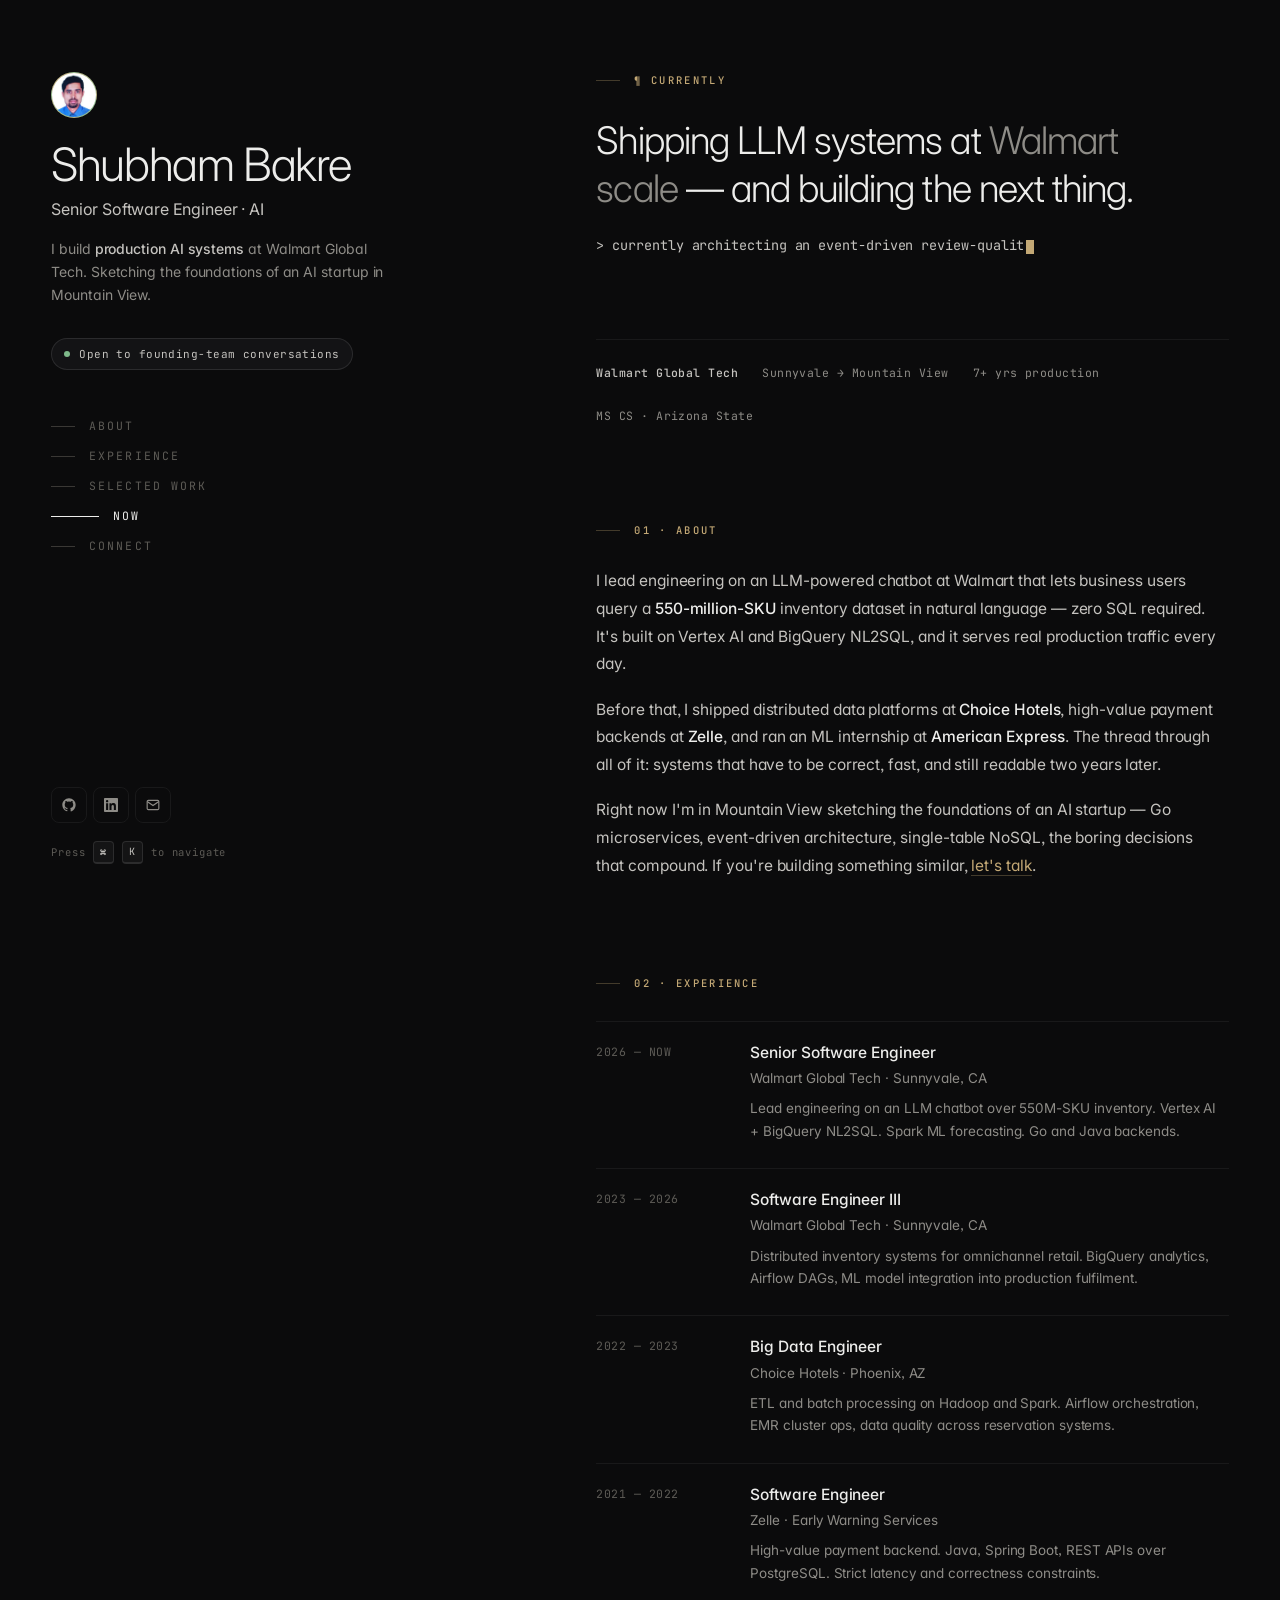
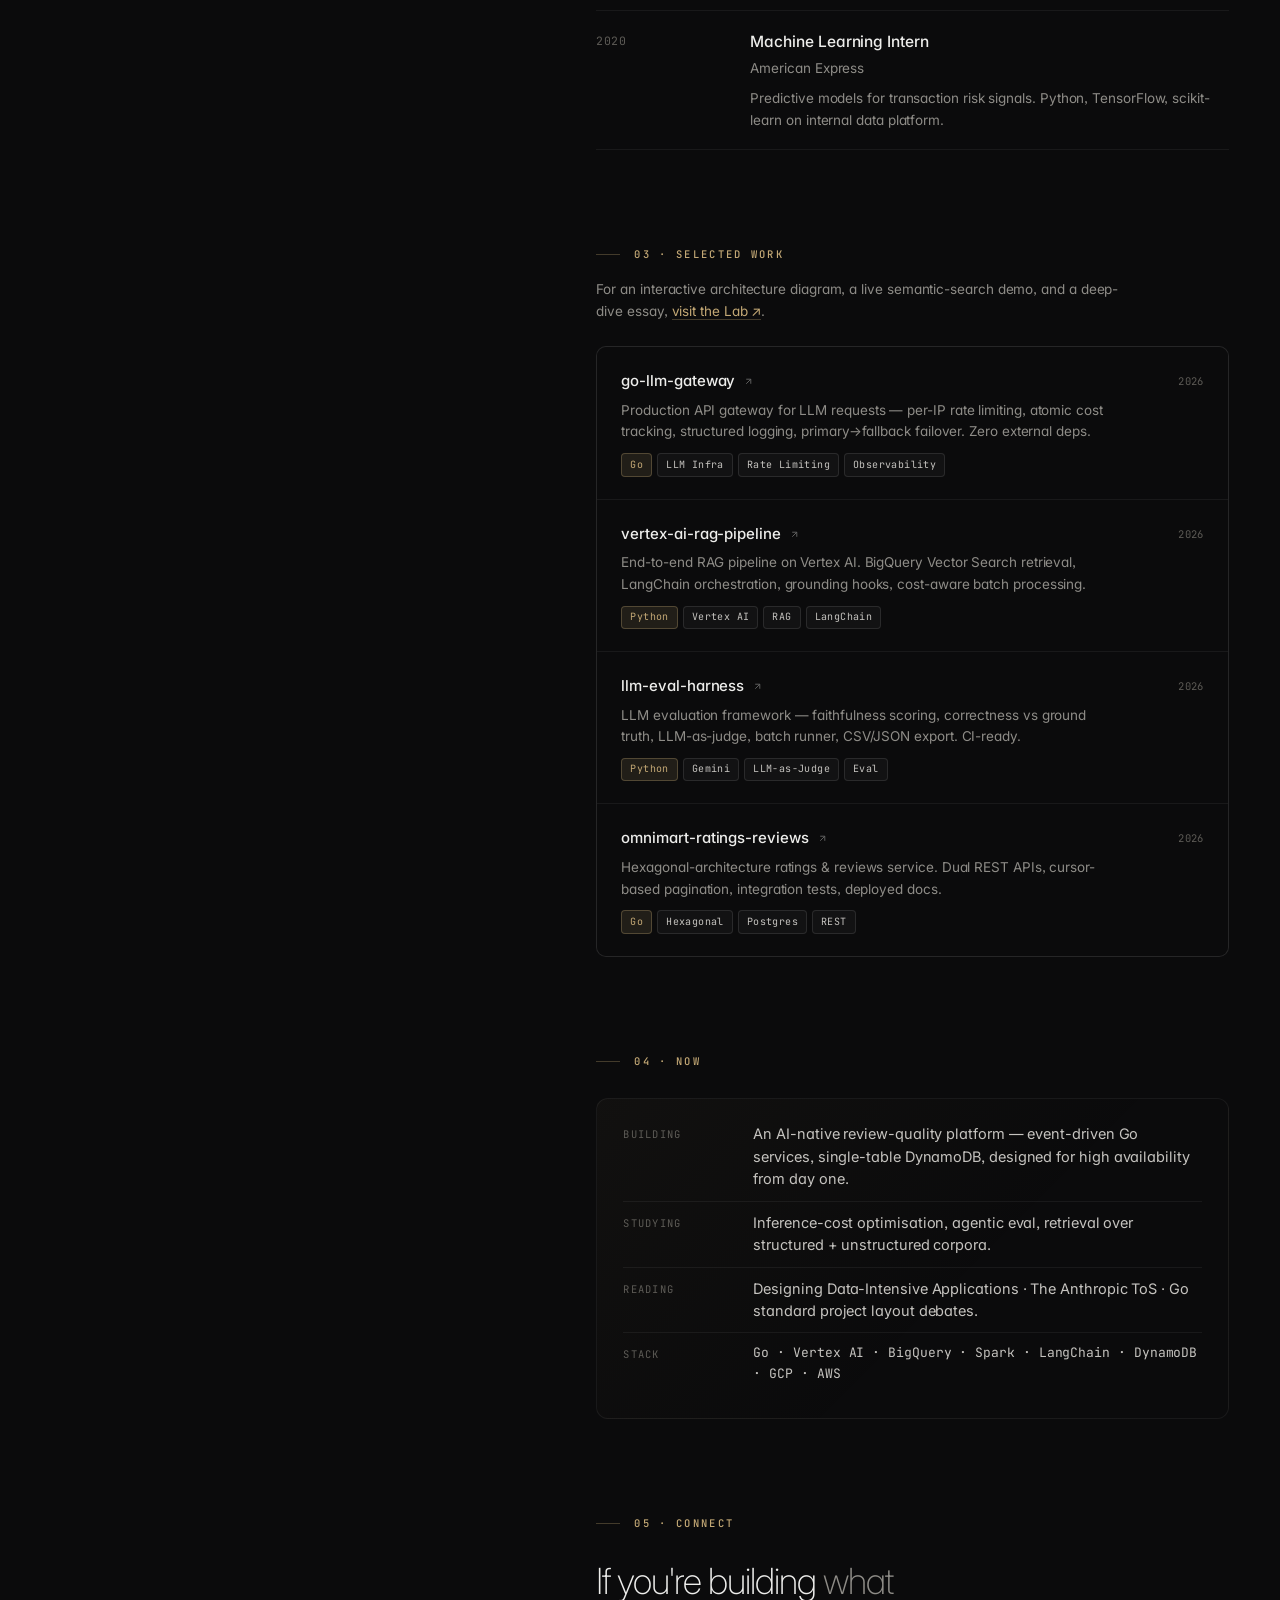
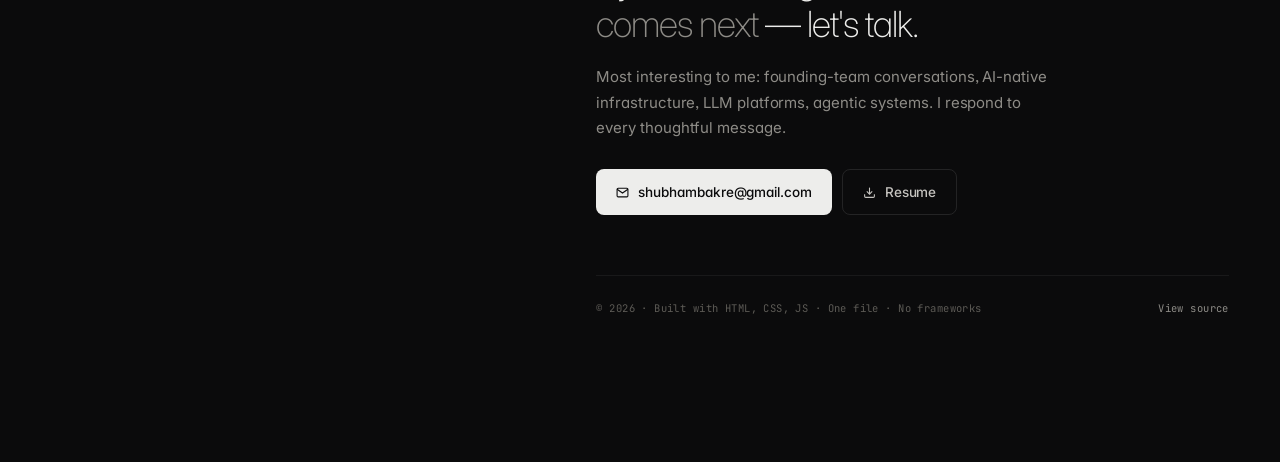
==== commit f16fd044: "Add /lab.html: interactive NL2SQL architecture diagram, TF-IDF semantic search demo, go-llm-gateway " ====
--- a/index.html
+++ b/index.html
@@ -585,6 +585,10 @@
 
     <section id="work">
       <div class="eyebrow">03 · Selected work</div>
+      <p style="color:var(--muted);font-size:13.5px;margin:-14px 0 24px;max-width:60ch;">
+        For an interactive architecture diagram, a live semantic-search demo, and a deep-dive essay,
+        <a href="/lab.html" style="color:var(--accent);border-bottom:1px solid var(--accent-line);transition:border-color .2s">visit the Lab&nbsp;↗</a>.
+      </p>
       <div class="work-grid">
 
         <a class="work" href="https://github.com/shubhambakre/go-llm-gateway" target="_blank" rel="noopener">
@@ -771,6 +775,7 @@
     { kind:'nav', label:'Selected work', hint:'03',       action: () => goto('#work') },
     { kind:'nav', label:'Now',          hint:'04',        action: () => goto('#now') },
     { kind:'nav', label:'Connect',      hint:'05',        action: () => goto('#connect') },
+    { kind:'nav', label:'Lab — diagrams · demo · essay', hint:'↗', action: () => location.href = '/lab.html' },
     // Projects
     { kind:'proj', label:'go-llm-gateway',          hint:'Go',     action: () => open('https://github.com/shubhambakre/go-llm-gateway') },
     { kind:'proj', label:'vertex-ai-rag-pipeline',  hint:'Python', action: () => open('https://github.com/shubhambakre/vertex-ai-rag-pipeline') },
